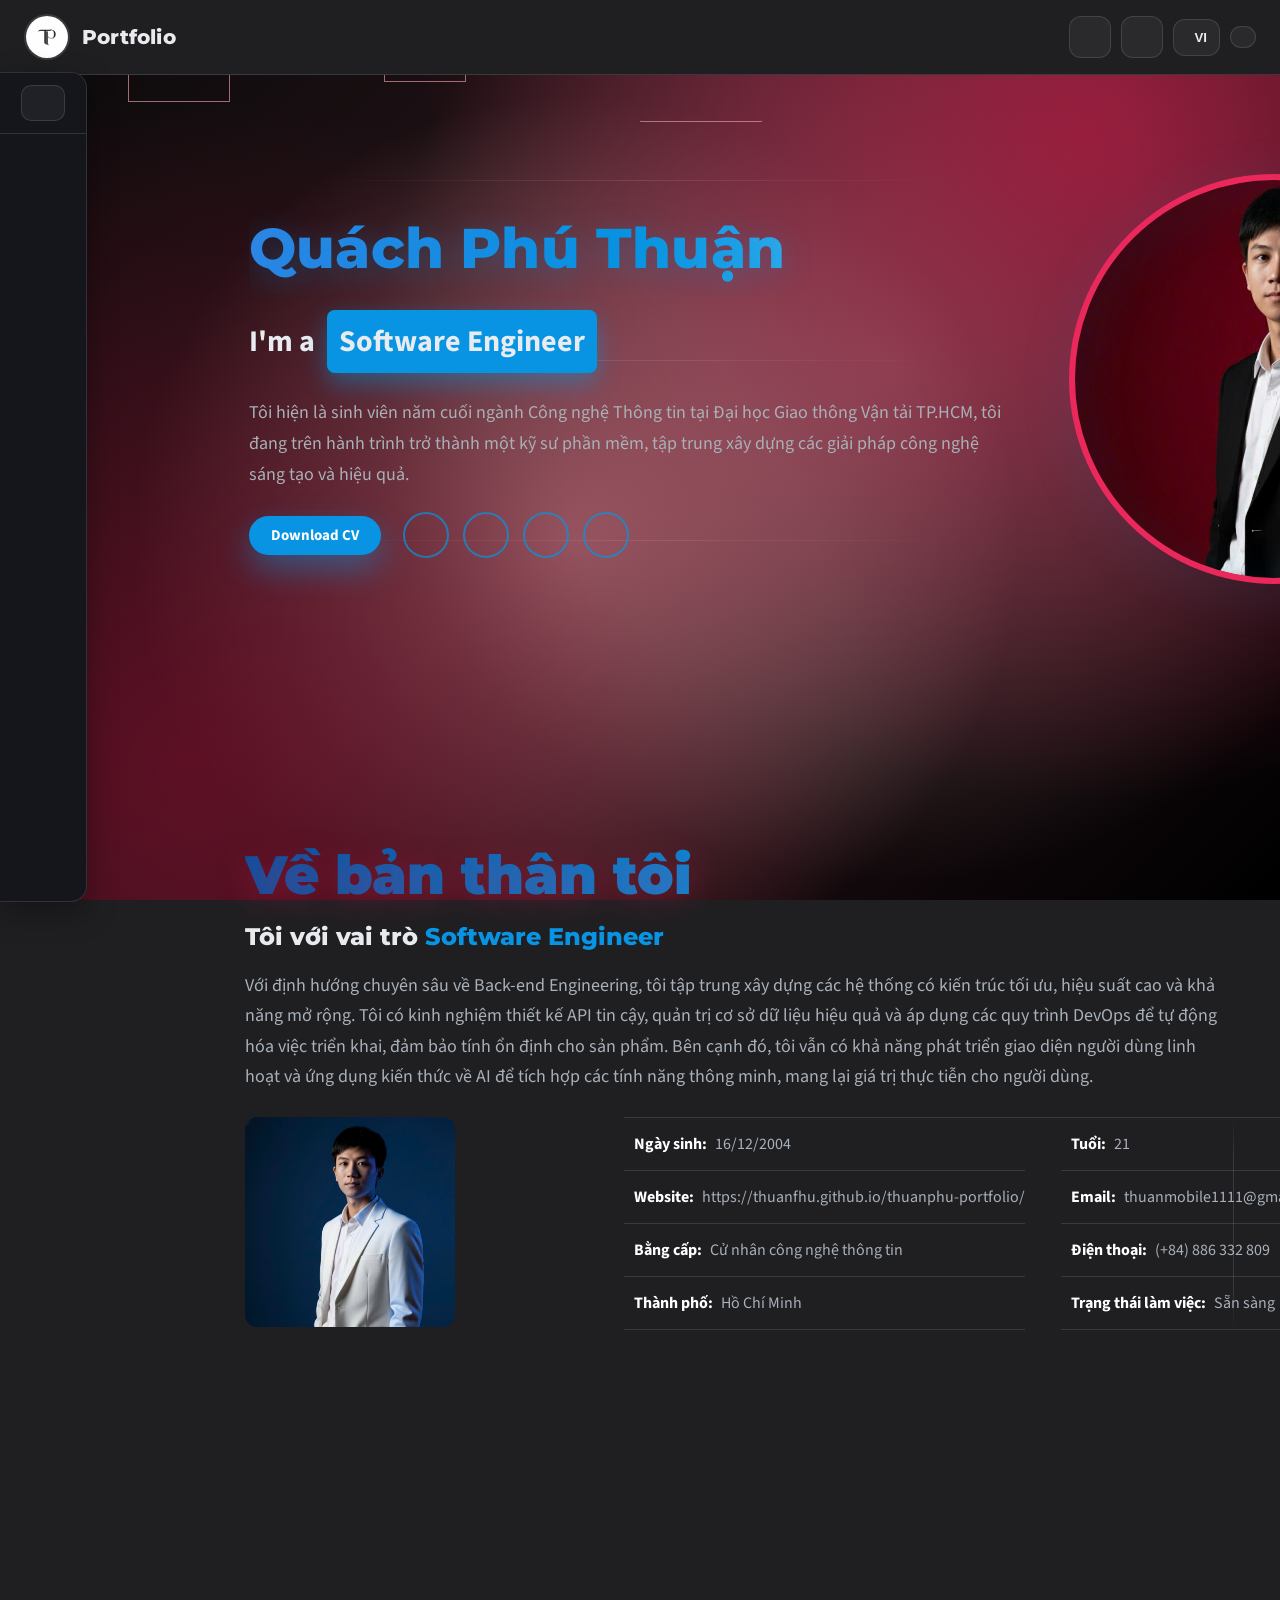
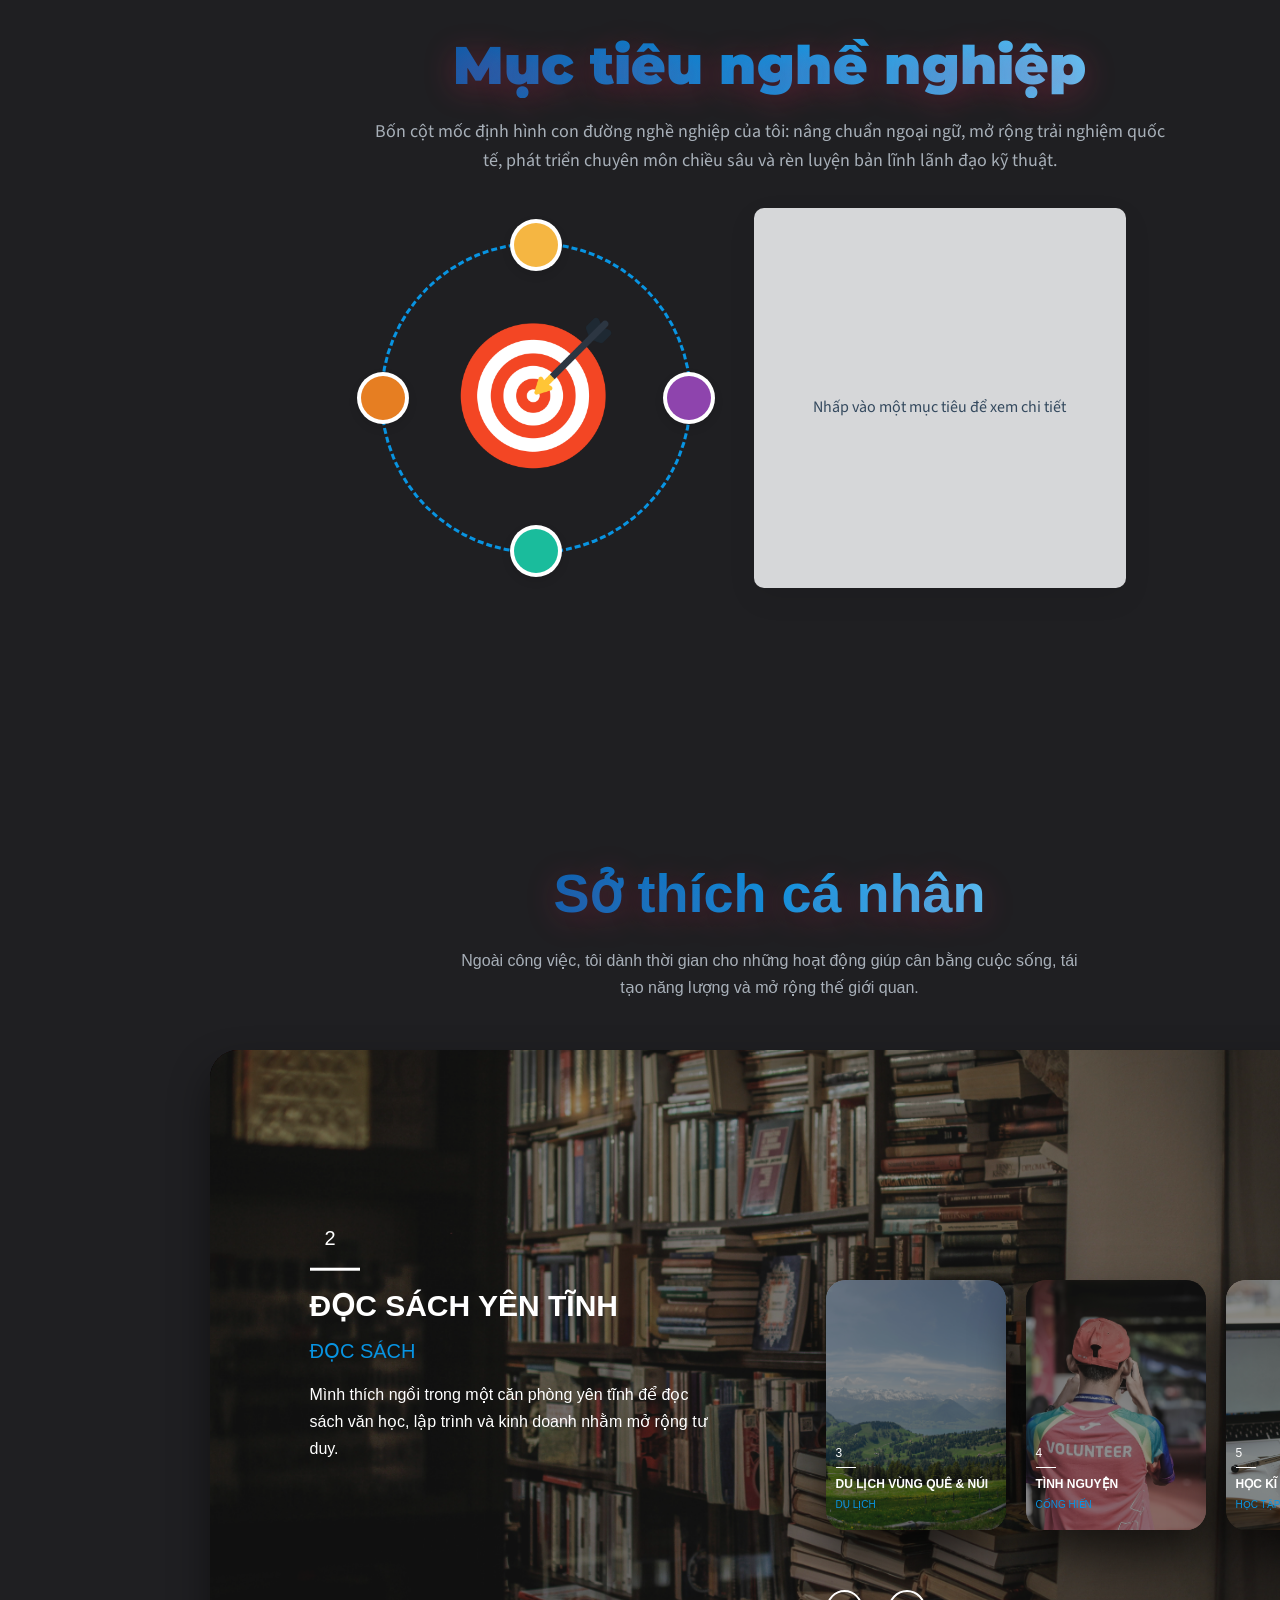
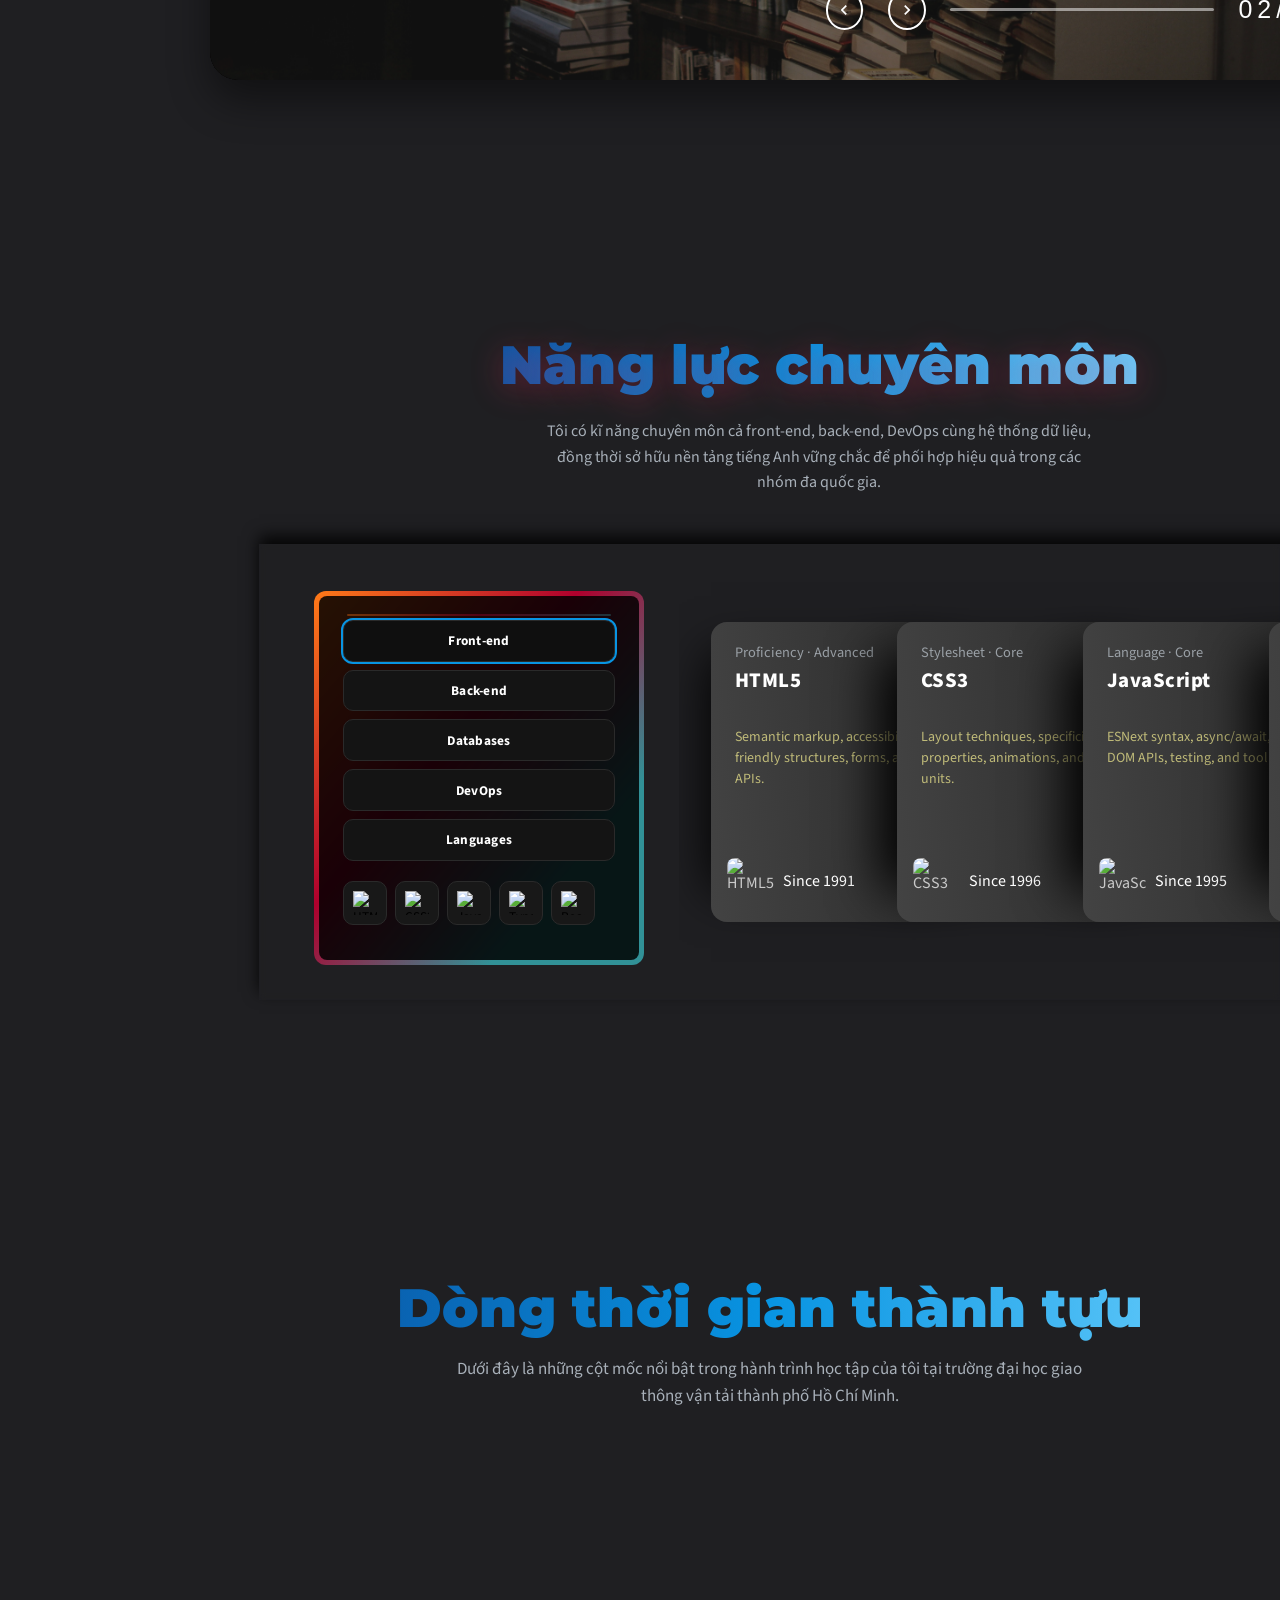
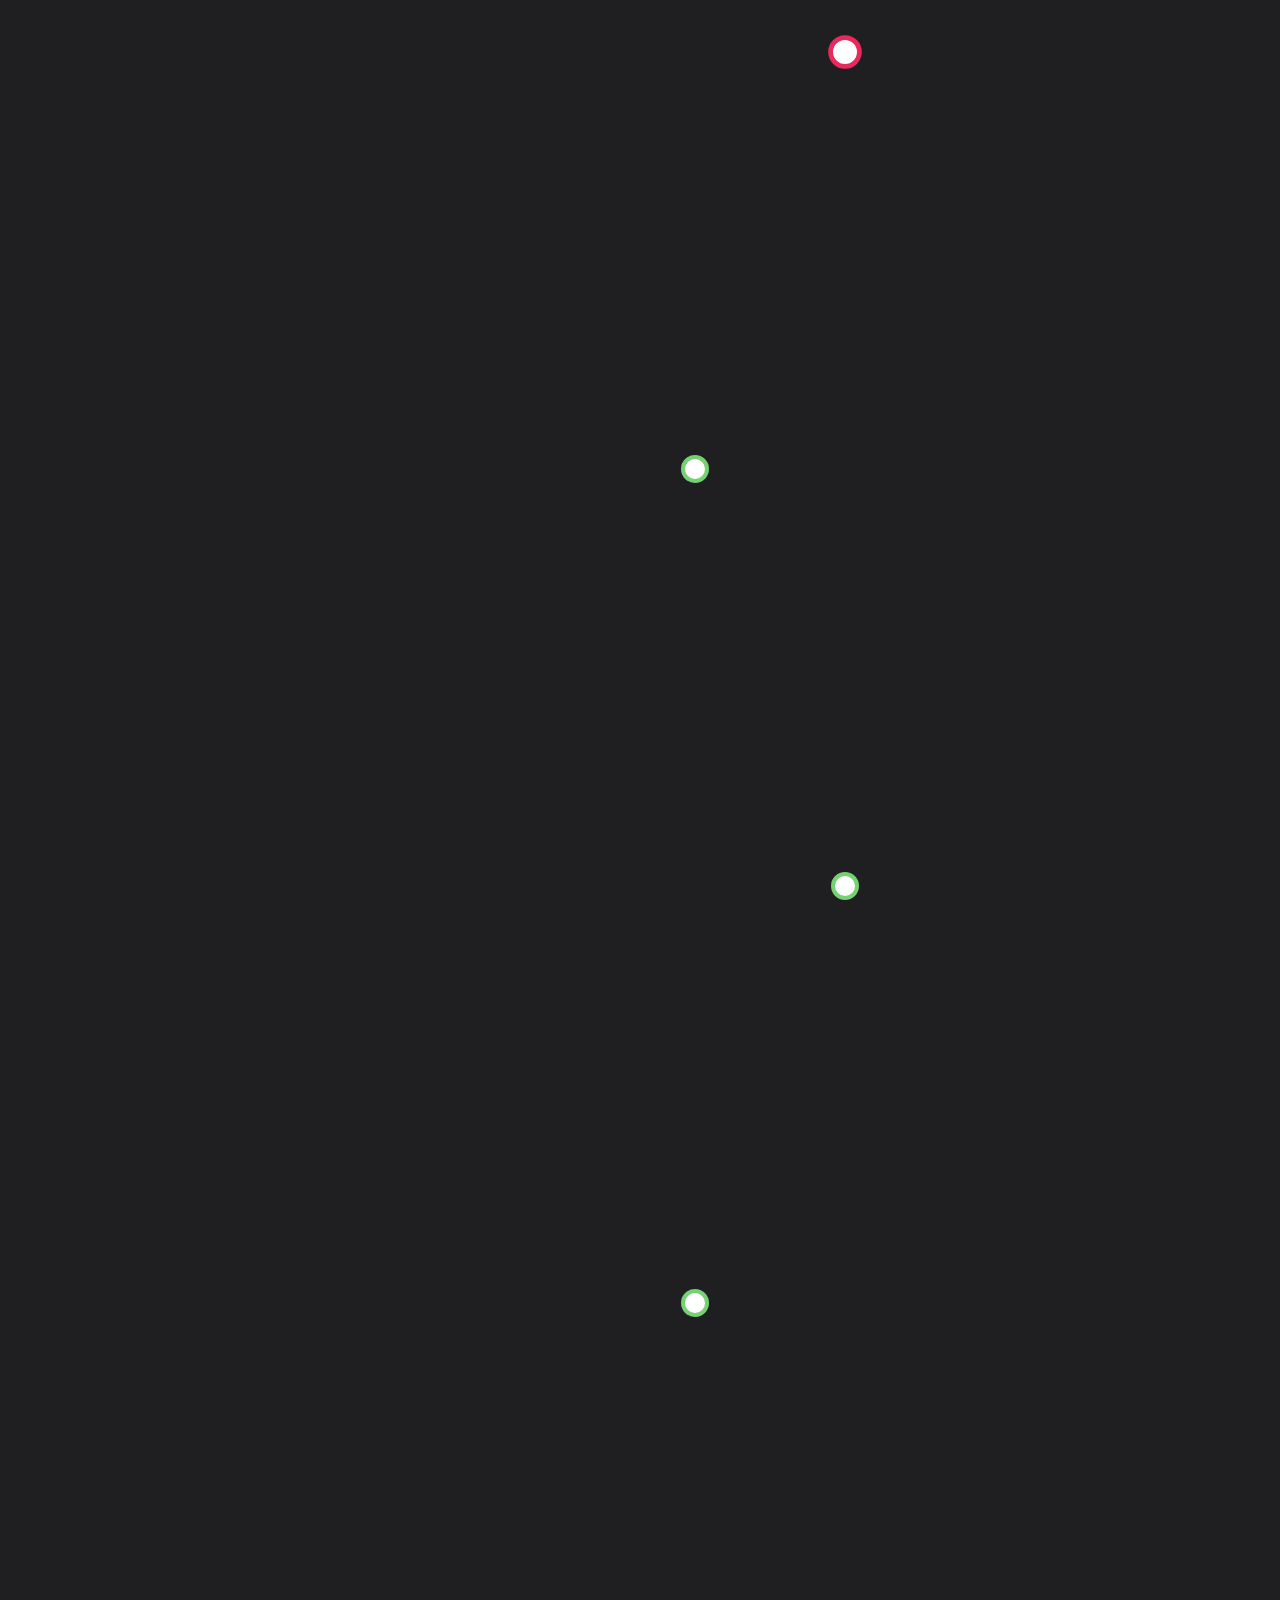
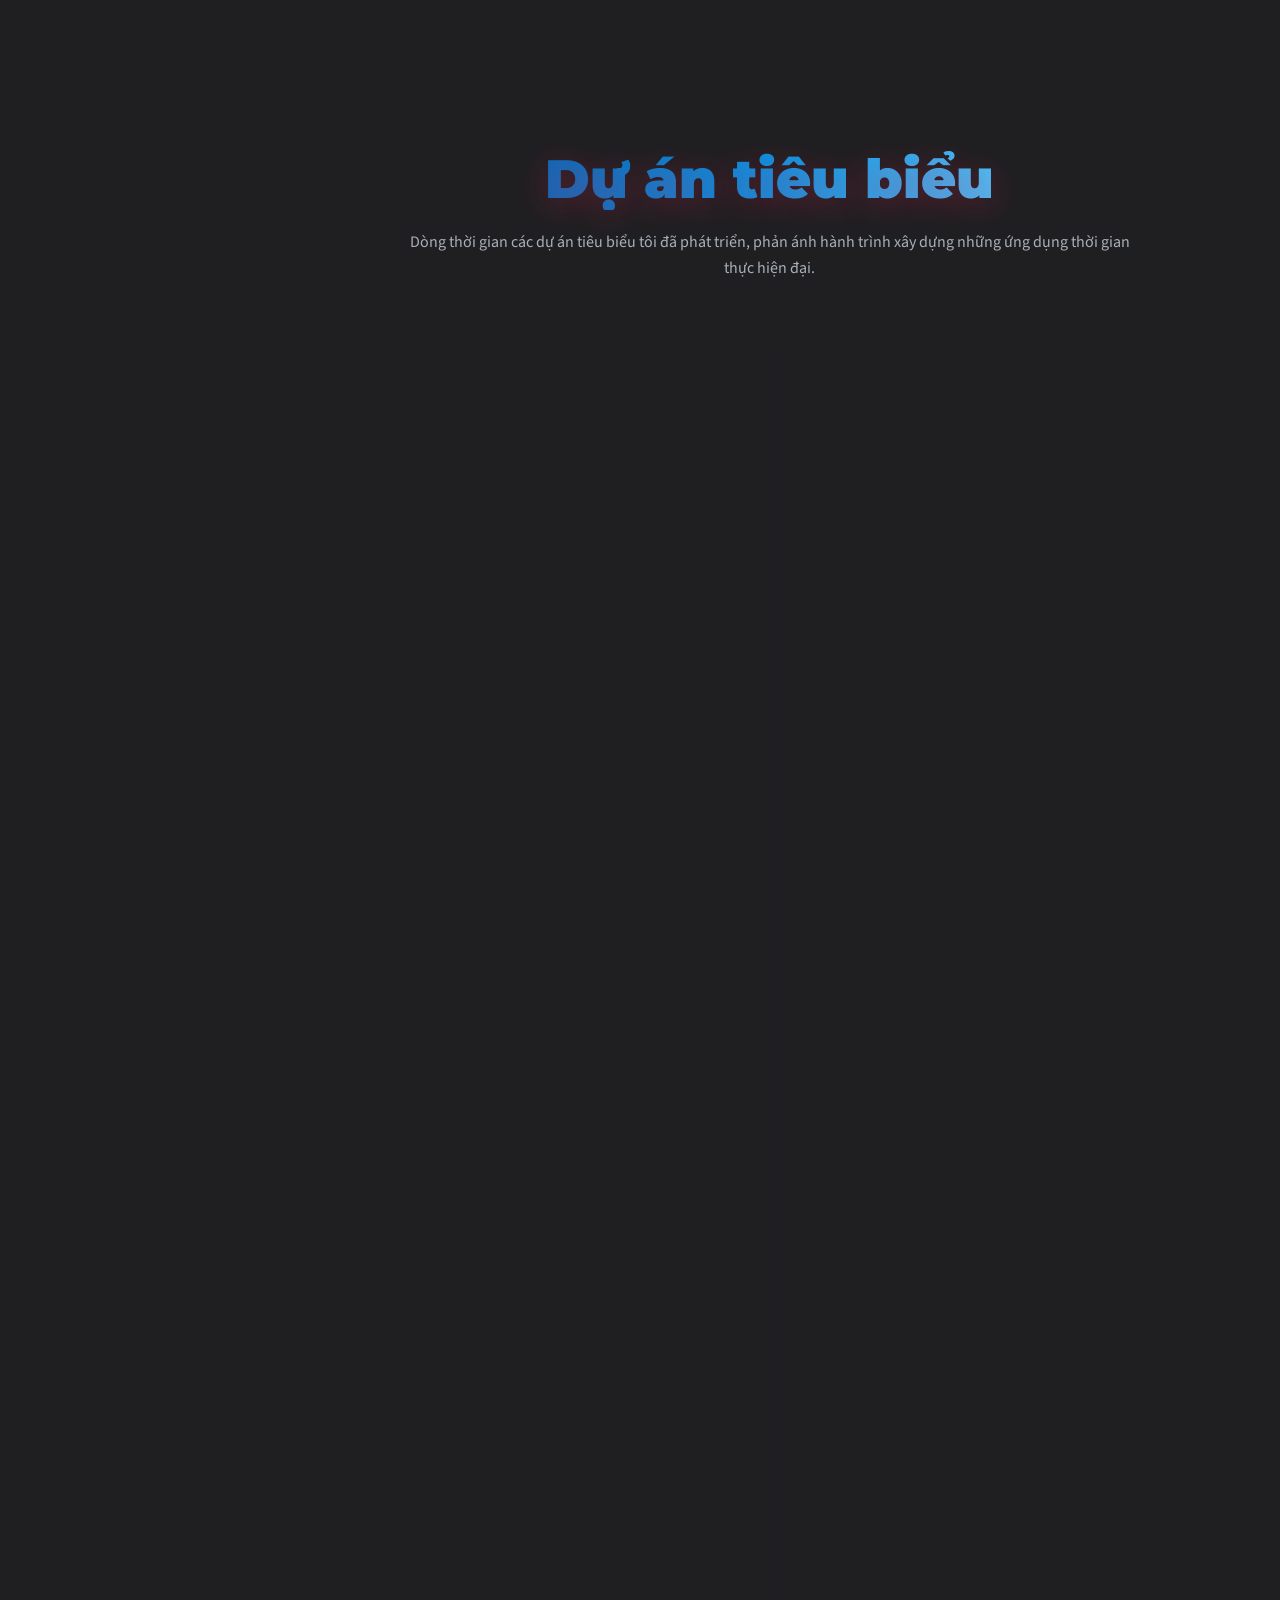
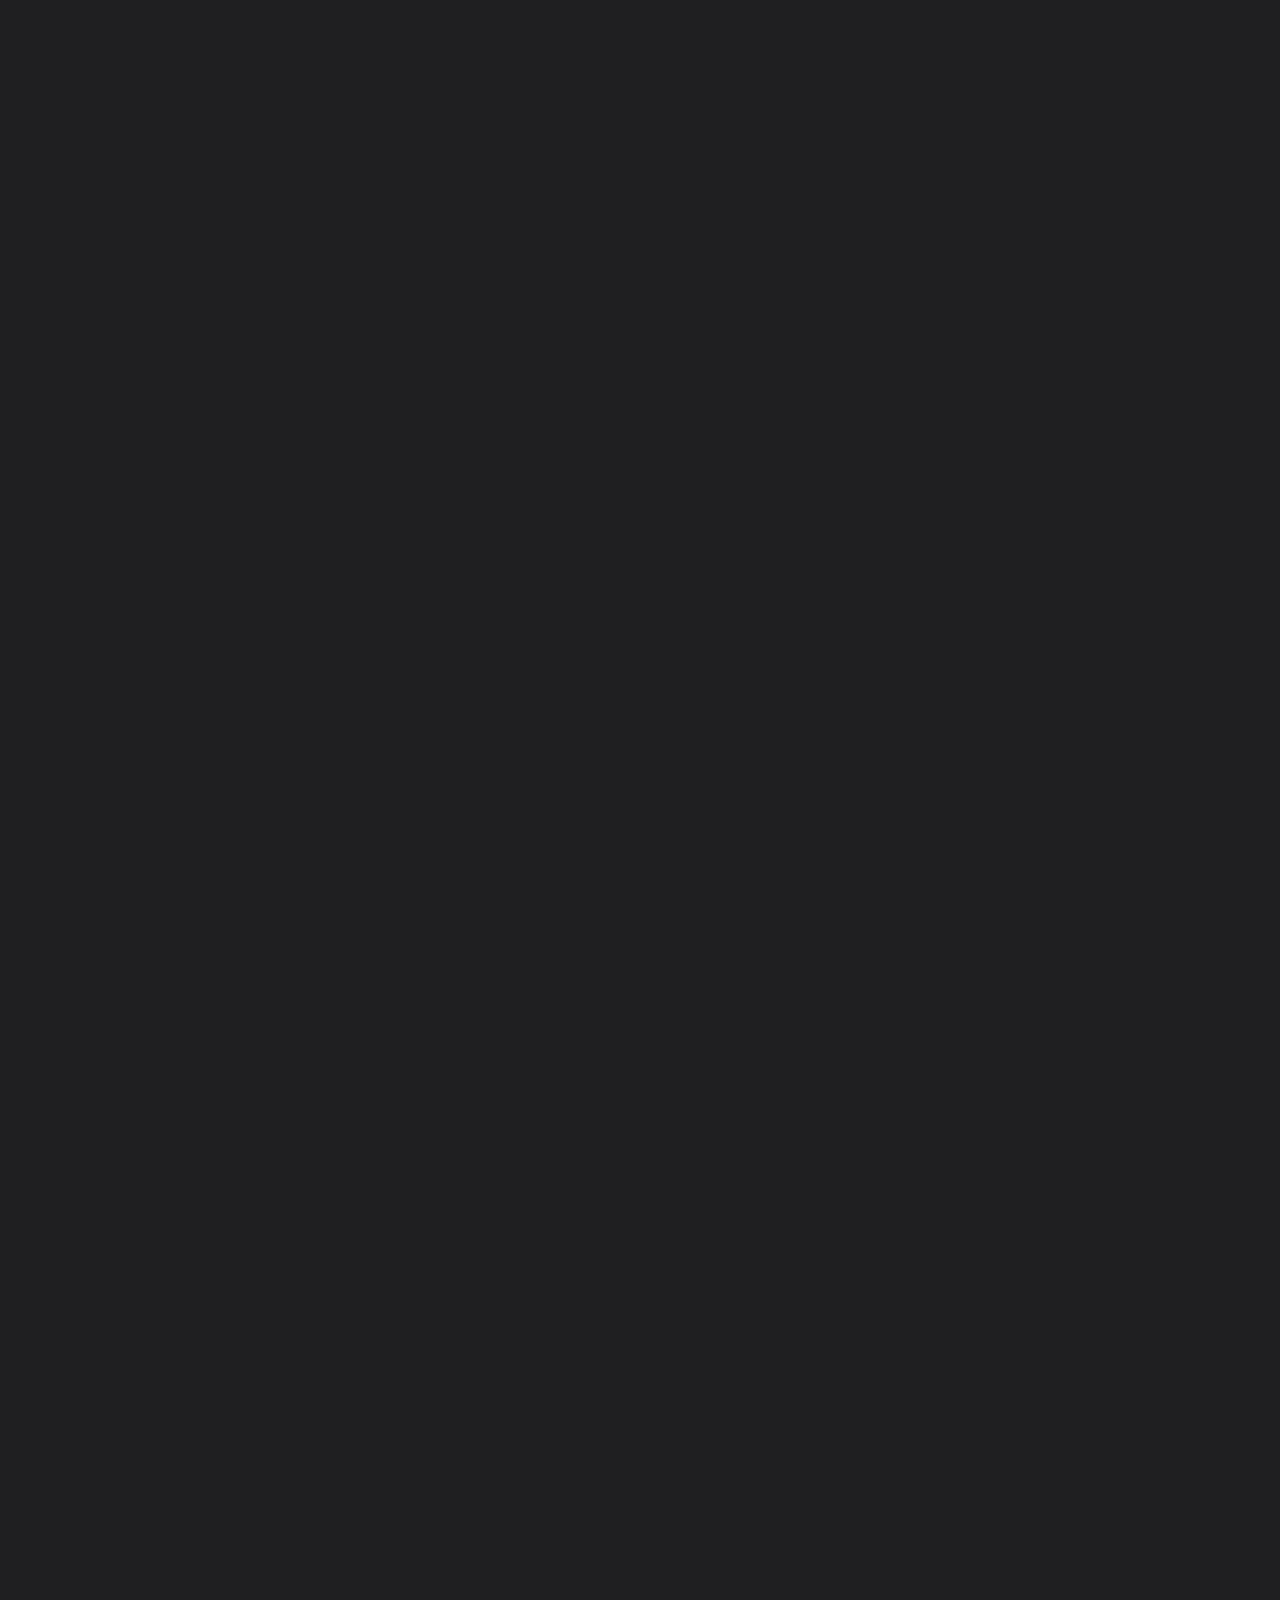
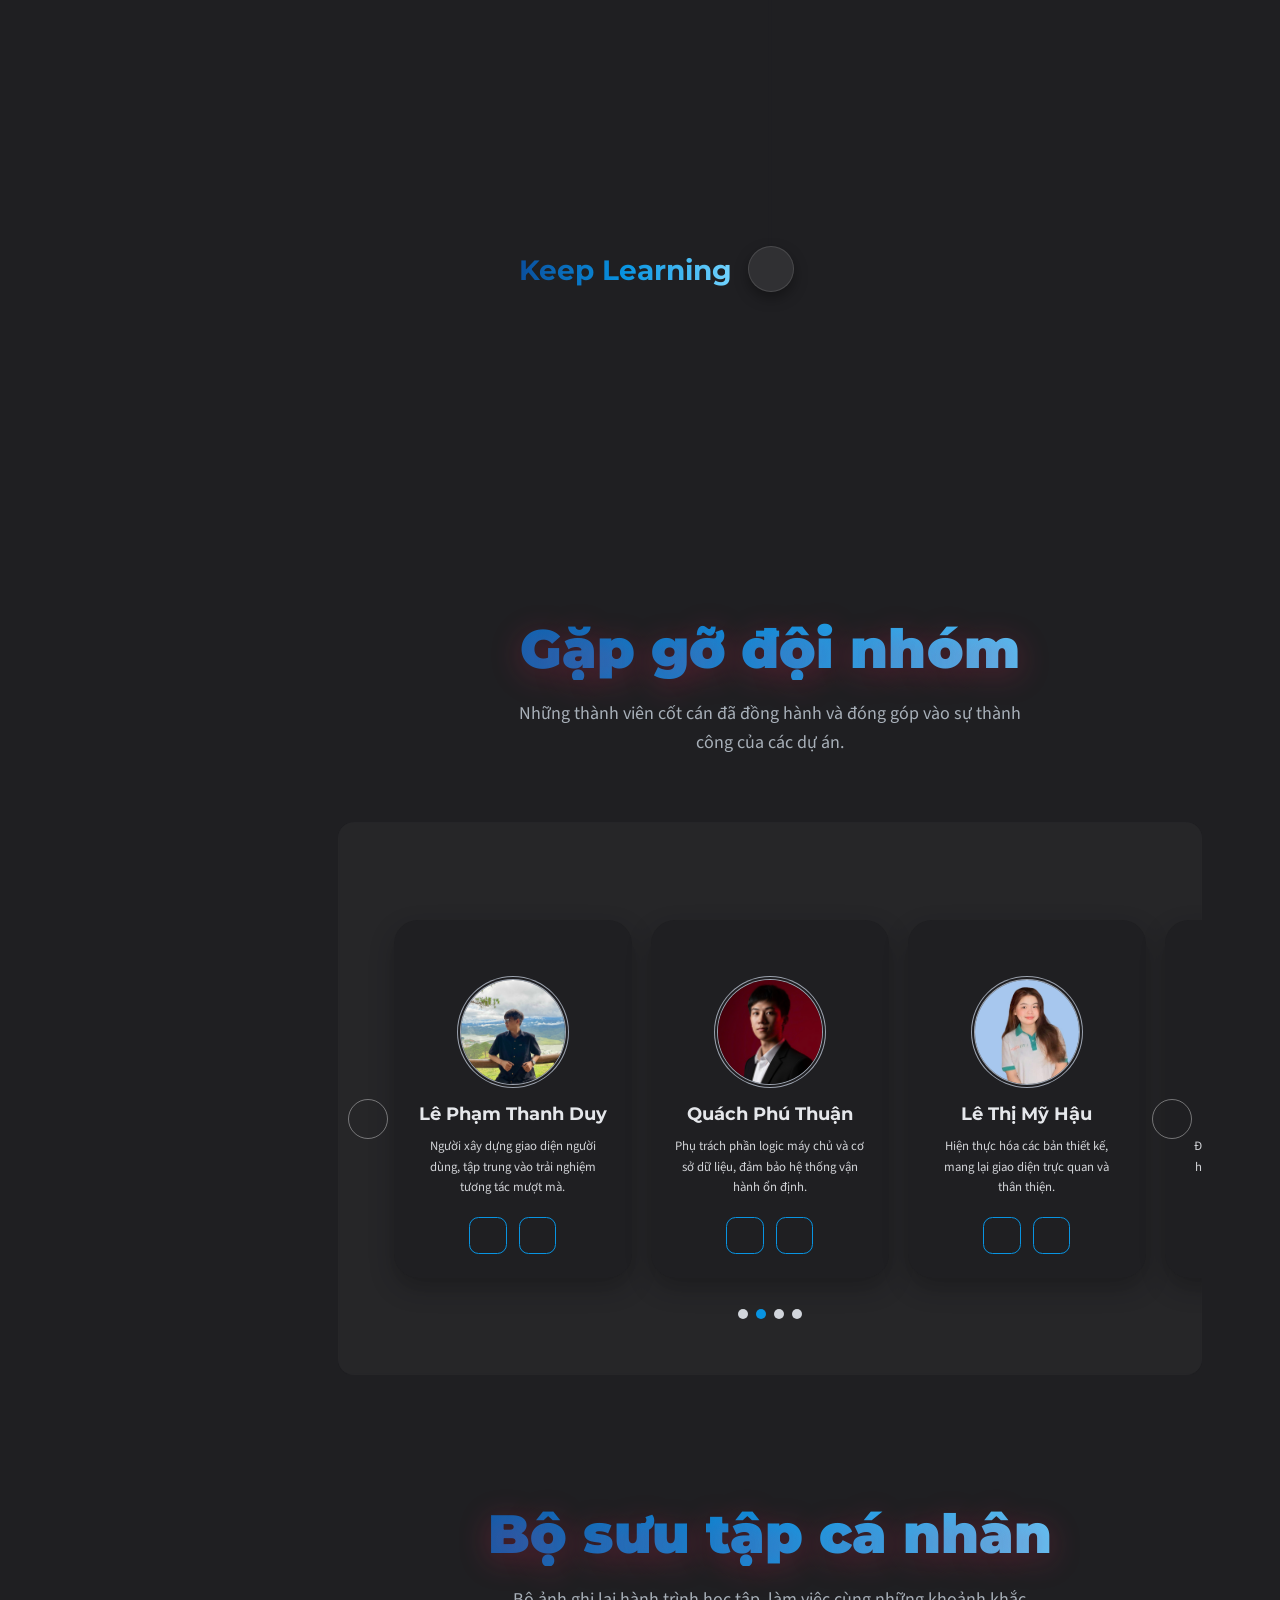
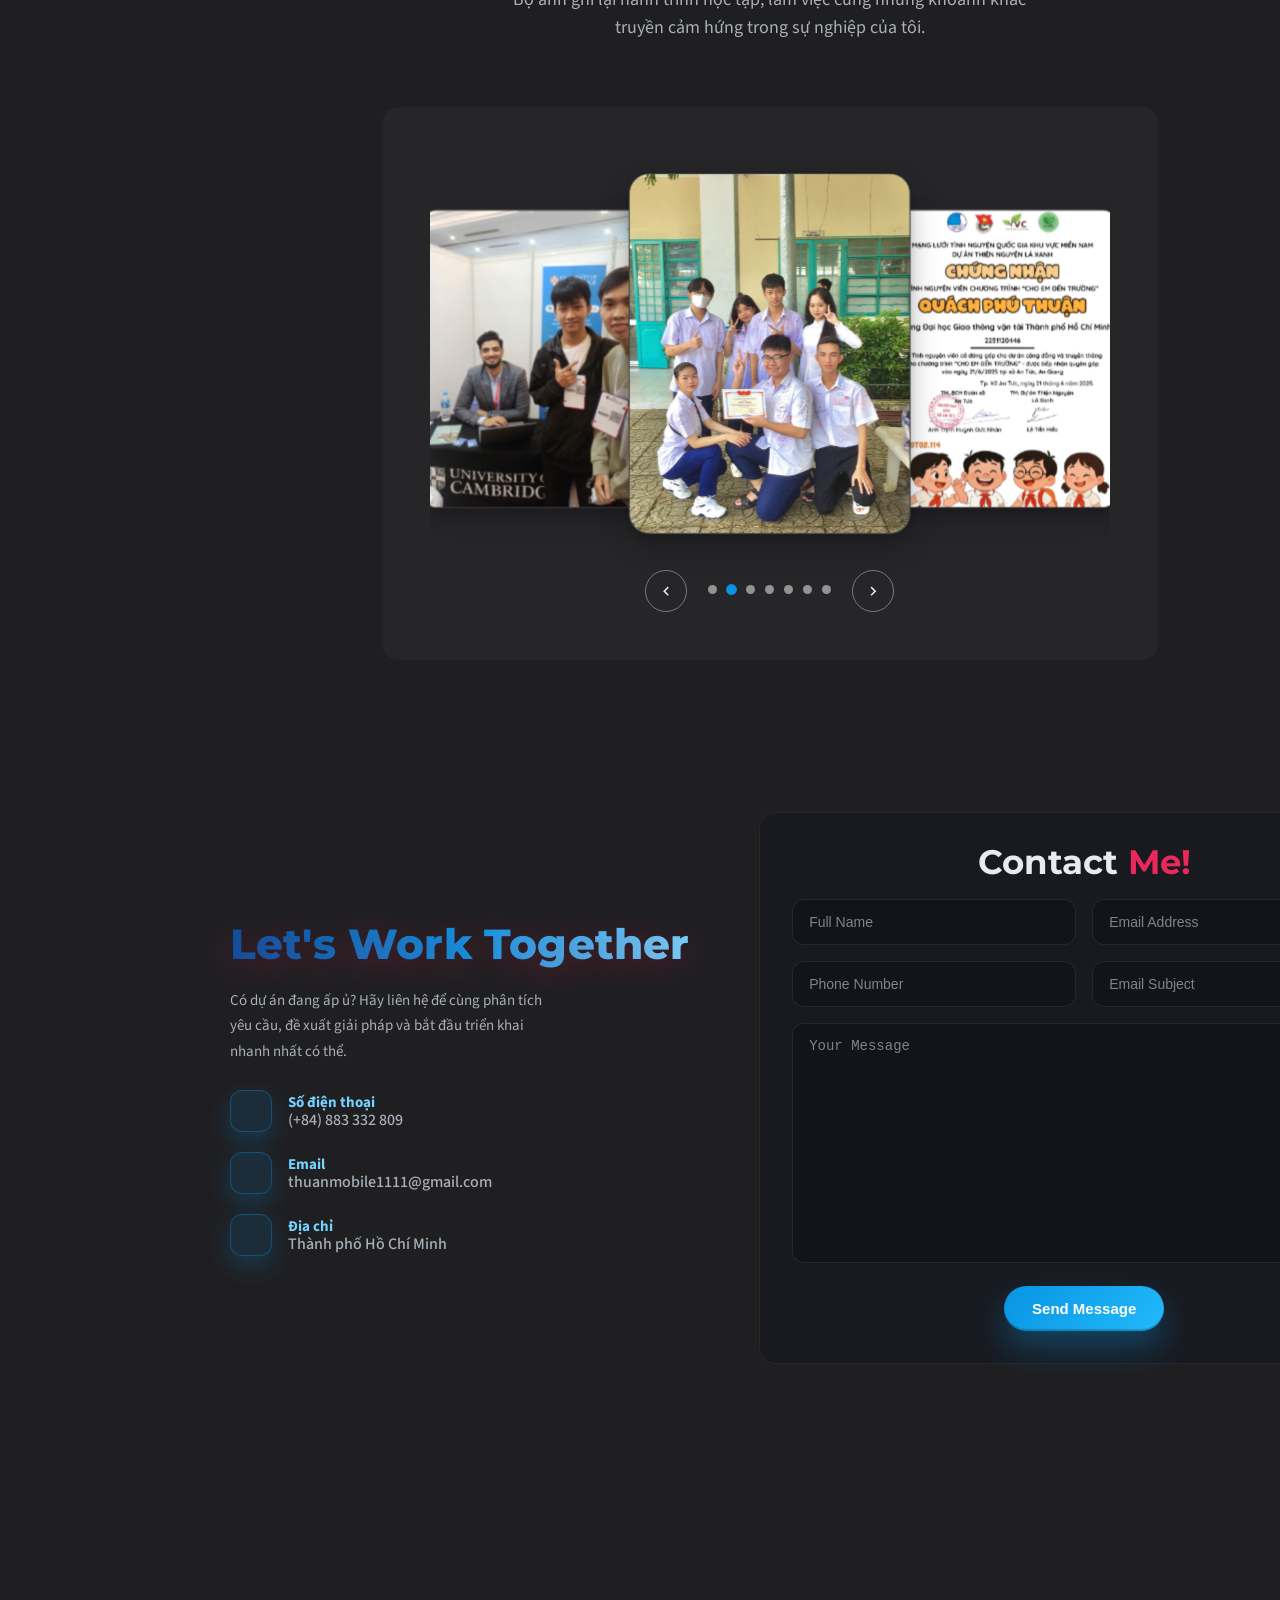
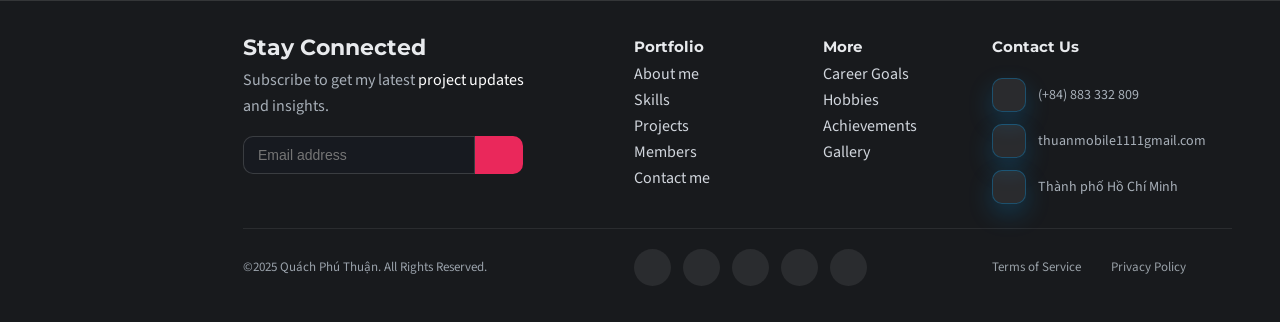
==== index.html @ 062147cd "refactor: Update personal images for Portfolio website" ====
<!DOCTYPE html>
<html lang="vi">
<head>
  <meta charset="UTF-8" />
  <meta name="viewport" content="width=device-width,initial-scale=1" />
  <title>Thuan Phu Portfolio</title>

  <!-- Fonts -->
  <link rel="preconnect" href="https://fonts.googleapis.com">
  <link rel="preconnect" href="https://fonts.gstatic.com" crossorigin>
  <link
    href="https://fonts.googleapis.com/css2?family=Montserrat:wght@600;700;800&family=Source+Sans+3:wght@400;600;700&display=swap"
    rel="stylesheet"
  />

  <!-- Favicon -->
  <link rel="apple-touch-icon" sizes="57x57" href="./assets/favicon/apple-icon-57x57.png">
  <link rel="apple-touch-icon" sizes="60x60" href="./assets/favicon/apple-icon-60x60.png">
  <link rel="apple-touch-icon" sizes="72x72" href="./assets/favicon/apple-icon-72x72.png">
  <link rel="apple-touch-icon" sizes="76x76" href="./assets/favicon/apple-icon-76x76.png">
  <link rel="apple-touch-icon" sizes="114x114" href="./assets/favicon/apple-icon-114x114.png">
  <link rel="apple-touch-icon" sizes="120x120" href="./assets/favicon/apple-icon-120x120.png">
  <link rel="apple-touch-icon" sizes="144x144" href="./assets/favicon/apple-icon-144x144.png">
  <link rel="apple-touch-icon" sizes="152x152" href="./assets/favicon/apple-icon-152x152.png">
  <link rel="apple-touch-icon" sizes="180x180" href="./assets/favicon/apple-icon-180x180.png">
  <link rel="icon" type="image/png" sizes="192x192"  href="./assets/favicon/android-icon-192x192.png">
  <link rel="icon" type="image/png" sizes="32x32" href="./assets/favicon/favicon-32x32.png">
  <link rel="icon" type="image/png" sizes="96x96" href="./assets/favicon/favicon-96x96.png">
  <link rel="icon" type="image/png" sizes="16x16" href="./assets/favicon/favicon-16x16.png">
  <link rel="manifest" href="./assets/favicon/manifest.json">
  <meta name="msapplication-TileColor" content="#ffffff">
  <meta name="msapplication-TileImage" content="/ms-icon-144x144.png">
  <meta name="theme-color" content="#ffffff">

  <!-- Swiper JS CSS -->
  <link rel="stylesheet" href="https://unpkg.com/swiper@10/swiper-bundle.min.css" />

  <!-- Font Awesome -->
  <link rel="preconnect" href="https://cdnjs.cloudflare.com">
  <link rel="stylesheet" href="https://cdnjs.cloudflare.com/ajax/libs/font-awesome/7.0.1/css/all.min.css" xintegrity="sha512-2SwdPD6INVrV/lHTZbO2nodKhrnDdJK9/kg2XD1r9uGqPo1cUbujc+IYdlYdEErWNu69gVcYgdxlmVmzTWnetw==" crossorigin="anonymous" referrerpolicy="no-referrer" />
  <!-- Styles -->
  <link rel="stylesheet" href="./assets/css/reset.css" />
  <link rel="stylesheet" href="./assets/css/styles.css" />
</head>
<body>
  <div class="page">
    <!-- Decorative background layers -->
    <div class="neural-background" aria-hidden="true"></div>
    <div class="geometric-shapes" aria-hidden="true">
      <div class="shape s1"></div>
      <div class="shape s2"></div>
      <div class="shape s3"></div>
      <div class="shape s4"></div>
    </div>
    <div class="neural-lines" aria-hidden="true">
      <div class="neural-line l1"></div>
      <div class="neural-line l2"></div>
      <div class="neural-line l3"></div>
    </div>
    <div class="neural-particles" aria-hidden="true"></div>

    <!-- Header (fixed, does not shift when sidebar toggles) -->
    <header class="header" role="banner">
      <a href="#" class="header__logo">
        <img src="./assets/images/avatar/thuanflu-avatar.jpg" alt="Quách Phú Thuận" class="logo__avatar" />
        <h1 class="logo__site-title">Portfolio</h1>
      </a>

      <div class="header__controls">
        <a class="controls__iconlink" href="#" aria-label="Github">
          <i class="fa-brands fa-github"></i>
        </a>
        <a class="controls__iconlink" href="mailto:you@example.com" aria-label="Email">
          <i class="fa-solid fa-envelope"></i>
        </a>

        <button class="controls__language-toggle" aria-label="Toggle language VI/EN">
          <i class="fas fa-globe"></i>
          <span class="lang-text">VI</span>
        </button>
        <button class="controls__theme-toggle" aria-label="Toggle light/dark theme">
          <i class="fas fa-moon"></i>
        </button>
      </div>
    </header>

    <!-- Sidebar (fixed overlay, always on top; does not affect layout) -->
    <aside class="sidebar collapsed" aria-label="Side navigation">
      <header class="sidebar-header">
        <button class="toggler sidebar-toggler" type="button" aria-label="Open sidebar" title="Expand">
          <i class="fas fa-angles-right" aria-hidden="true"></i>
        </button>
      </header>

      <nav class="sidebar-nav" aria-label="Primary navigation">
        <ul class="nav-list primary-nav">
          <li class="nav-item">
            <a href="#banner" class="nav-link" data-label="Home">
              <i class="fas fa-house nav-icon"></i><span class="nav-label">Home</span>
            </a>
          </li>
          <li class="nav-item">
            <a href="#about" class="nav-link" data-label="About Me">
              <i class="fas fa-id-card nav-icon"></i><span class="nav-label">About Me</span>
            </a>
          </li>
          <li class="nav-item">
            <a href="#career-goals" class="nav-link" data-label="Career Goals">
              <i class="fas fa-bullseye nav-icon"></i><span class="nav-label">Career Goals</span>
            </a>
          </li>
          <li class="nav-item">
            <a href="#hobbies" class="nav-link" data-label="Hobbies">
              <i class="fas fa-heart nav-icon"></i><span class="nav-label">Hobbies</span>
            </a>
          </li>
          <li class="nav-item">
            <a href="#skills" class="nav-link" data-label="Skills">
              <i class="fas fa-code nav-icon"></i><span class="nav-label">Skills</span>
            </a>
          </li>
          <li class="nav-item">
            <a href="#achievements" class="nav-link" data-label="Achievements">
              <i class="fas fa-trophy nav-icon"></i><span class="nav-label">Achievements</span>
            </a>
          </li>
          <li class="nav-item">
            <a href="#projects" class="nav-link" data-label="Projects">
              <i class="fas fa-folder-open nav-icon"></i><span class="nav-label">Projects</span>
            </a>
          </li>
          <li class="nav-item">
            <a href="#team" class="nav-link" data-label="Team">
              <i class="fas fa-users nav-icon"></i><span class="nav-label">Team</span>
            </a>
          </li>
          <li class="nav-item">
            <a href="#personal-gallery" class="nav-link" data-label="Personal Gallery">
              <i class="fas fa-images nav-icon"></i><span class="nav-label">Gallery</span>
            </a>
          </li>
          <li class="nav-item">
            <a href="#contact" class="nav-link" data-label="Contact">
              <i class="fas fa-envelope nav-icon"></i><span class="nav-label">Contact</span>
            </a>
          </li>
        </ul>
      </nav>
    </aside>

    <!-- BANNER -->
    <section id="banner" class="banner" role="region" aria-labelledby="banner-title">
      <div class="banner__container">
        <header class="banner__header">
          <h2 id="banner-title" class="banner__title">Quách Phú Thuận</h2>
          <p class="banner__subtitle">
            I'm a <span class="banner__highlight" aria-label="Highlighted role">Software Engineer</span>
          </p>
          <p class="banner__desc">
            Tôi hiện là sinh viên năm cuối ngành Công nghệ Thông tin tại Đại học Giao thông Vận tải TP.HCM, tôi đang trên hành trình trở thành một kỹ sư phần mềm, tập trung xây dựng các giải pháp công nghệ sáng tạo và hiệu quả.
          </p>
          <div class="banner__actions">
            <a class="banner__btn" href="./assets/images/Quach-Phu-Thuan-CV.pdf" download="Quach-Phu-Thuan-CV.pdf" aria-label="Download CV">Download CV</a>
            <ul class="banner__social" aria-label="Social profiles">
              <li class="banner__social-item">
                <a class="banner__social-link" href="#" aria-label="Github"><i class="fa-brands fa-github" aria-hidden="true"></i></a>
              </li>
              <li class="banner__social-item">
                <a class="banner__social-link" href="#" aria-label="YouTube"><i class="fa-brands fa-youtube" aria-hidden="true"></i></a>
              </li>
              <li class="banner__social-item">
                <a class="banner__social-link" href="#" aria-label="LinkedIn"><i class="fa-brands fa-linkedin-in" aria-hidden="true"></i></a>
              </li>
              <li class="banner__social-item">
                <a class="banner__social-link" href="#" aria-label="Facebook"><i class="fa-brands fa-facebook-f" aria-hidden="true"></i></a>
              </li>
            </ul>
          </div>
        </header>

        <figure class="banner__avatar" aria-label="Profile picture">
          <img
            class="banner__photo"
            src="./assets/images/avatar/thuanflu-black.jpg"
            alt="Portrait photo"
            loading="eager"
            decoding="async"
          />
          <span class="banner__ring banner__ring--outer" aria-hidden="true"></span>
        </figure>
      </div>
    </section>
    <!-- /BANNER -->

    <!-- ABOUT ME -->
    <section id="about" class="about" role="region" aria-labelledby="about-title">
      <div class="about__container">
        <div class="about__intro">
          <h2 id="about-title" class="about__title">Về bản thân tôi</h2>
          <div class="about__title-underline" aria-hidden="true"><span class="bar-lg"></span></div>
          <h3 class="about__subtitle">Tôi với vai trò <span class="role">Software Engineer</span></h3>
          <p class="about__description">
            Với định hướng chuyên sâu về Back-end Engineering, tôi tập trung xây dựng các hệ thống có kiến trúc tối ưu, hiệu suất cao và khả năng mở rộng. Tôi có kinh nghiệm thiết kế API tin cậy, quản trị cơ sở dữ liệu hiệu quả và áp dụng các quy trình DevOps để tự động hóa việc triển khai, đảm bảo tính ổn định cho sản phẩm. Bên cạnh đó, tôi vẫn có khả năng phát triển giao diện người dùng linh hoạt và ứng dụng kiến thức về AI để tích hợp các tính năng thông minh, mang lại giá trị thực tiễn cho người dùng.
          </p>
        </div>

        <div class="about__grid">
          <aside class="about__profile-card" aria-label="Profile image">
            <div class="about__profile-photo">
              <span class="about__ribbon">Profile</span>
              <img src="./assets/images/avatar/thuanflu-white.jpg" alt="Portrait of Quach Phu Thuan" />
            </div>
          </aside>
          <div class="about__details-wrapper">
            <div class="about__details" role="list">
              <div class="about__detail" role="listitem"><b><i class="fa-solid fa-cake-candles" aria-hidden="true"></i> Ngày sinh:</b><span>16/12/2004</span></div>
              <div class="about__detail" role="listitem"><b><i class="fa-solid fa-user" aria-hidden="true"></i> Tuổi:</b><span>21</span></div>
              <div class="about__detail" role="listitem"><b><i class="fa-solid fa-globe" aria-hidden="true"></i> Website:</b><span>https://thuanfhu.github.io/thuanphu-portfolio/</span></div>
              <div class="about__detail" role="listitem"><b><i class="fa-solid fa-envelope" aria-hidden="true"></i> Email:</b><span>thuanmobile1111@gmail.com</span></div>
              <div class="about__detail" role="listitem"><b><i class="fa-solid fa-graduation-cap" aria-hidden="true"></i> Bằng cấp:</b><span>Cử nhân công nghệ thông tin</span></div>
              <div class="about__detail" role="listitem"><b><i class="fa-solid fa-phone" aria-hidden="true"></i> Điện thoại:</b><span>(+84) 886 332 809</span></div>
              <div class="about__detail" role="listitem"><b><i class="fa-solid fa-city" aria-hidden="true"></i> Thành phố:</b><span>Hồ Chí Minh</span></div>
              <div class="about__detail" role="listitem"><b><i class="fa-solid fa-briefcase" aria-hidden="true"></i> Trạng thái làm việc:</b><span>Sẵn sàng</span></div>
            </div>
          </div>
        </div>
      </div>
    </section>
    <!-- /ABOUT ME -->

    <section id="career-goals" class="career-goals" aria-labelledby="career-goals-title">
      <div class="career-goals__container">
        <div class="goals-infographic">
          <header class="goals-infographic__header">
            <h2 id="career-goals-title" class="goals-infographic__title">Mục tiêu nghề nghiệp</h2>
            <p class="goals-infographic__subtitle">Bốn cột mốc định hình con đường nghề nghiệp của tôi: nâng chuẩn ngoại ngữ, mở rộng trải nghiệm quốc tế, phát triển chuyên môn chiều sâu và rèn luyện bản lĩnh lãnh đạo kỹ thuật.</p>
          </header>

          <div class="goals-infographic__content">
            <div class="goals-circular-layout">
              <div class="goals-infographic__target-graphic">
                <img src="./assets/images/bullseye.png" alt="Bia mục tiêu" class="target-image">
              </div>

              <article class="timeline-item timeline-item--goal1" data-color="var(--goal1-color)" data-title="IELTS Academic 7.5" data-description="Đạt chứng chỉ IELTS 7.5 để đáp ứng điều kiện ngôn ngữ đầu vào cho chương trình Thạc sĩ tại Đức và hỗ trợ đọc tài liệu chuyên ngành IT bằng tiếng Anh." data-image="./assets/images/career-goals/ielts.png">
                <div class="timeline-item__icon-wrapper timeline-item__icon-wrapper--goal1">
                  <div><i class="fas fa-graduation-cap timeline-item__icon"></i></div>
                </div>
              </article>

              <article class="timeline-item timeline-item--goal2" data-color="var(--goal2-color)" data-title="Du học Master tại Đức" data-description="Hoàn thành chương trình Thạc sĩ Khoa học Máy tính để nâng cao kiến thức chuyên môn và trải nghiệm môi trường quốc tế." data-image="./assets/images/career-goals/germany.jpg">
                <div class="timeline-item__icon-wrapper timeline-item__icon-wrapper--goal2">
                  <div><i class="fas fa-plane-departure timeline-item__icon"></i></div>
                </div>
              </article>

              <article class="timeline-item timeline-item--goal3" data-color="var(--goal3-color)" data-title="Senior Software Engineer" data-description="Tích lũy kinh nghiệm, đảm nhận các dự án phức tạp để đạt được vị trí Kỹ sư Phần mềm Cấp cao." data-image="./assets/images/career-goals/software-engineer.jpg">
                <div class="timeline-item__icon-wrapper timeline-item__icon-wrapper--goal3">
                  <div><i class="fas fa-user-tie timeline-item__icon"></i></div>
                </div>
              </article>

              <article class="timeline-item timeline-item--goal4" data-color="var(--goal4-color)" data-title="Team Lead" data-description="Phát triển kỹ năng lãnh đạo, quản lý và định hướng kỹ thuật để dẫn dắt một đội ngũ lập trình viên." data-image="./assets/images/career-goals/leader.jpg">
                <div class="timeline-item__icon-wrapper timeline-item__icon-wrapper--goal4">
                  <div><i class="fas fa-users timeline-item__icon"></i></div>
                </div>
              </article>
            </div>

            <aside class="goal-details">
              <div class="goal-details__content">
                <div class="goal-details__placeholder">
                  <i class="fas fa-hand-pointer fa-3x"></i>
                  <p style="margin-top: 1rem;">Nhấp vào một mục tiêu để xem chi tiết</p>
                </div>
                <img src="" alt="" class="goal-details__image">
                <h3 class="goal-details__title"></h3>
                <p class="goal-details__description"></p>
              </div>
            </aside>

            <div class="mobile-goals-list"></div>
          </div>
        </div>
      </div>
    </section>

    <!-- HOBBIES -->
    <section id="hobbies" class="hobbies" aria-label="Sở thích">
      <header class="hobbies__header">
        <h2 id="hobbies-heading" class="hobbies__heading">Sở thích cá nhân</h2>
        <p class="hobbies__description">
          Ngoài công việc, tôi dành thời gian cho những hoạt động giúp cân bằng cuộc sống, tái tạo năng lượng và mở rộng thế giới quan.
        </p>
      </header>
      <div class="hobbies__container">
        <div class="hobbies__backdrop">
          <div class="hobbies__stage">
            <section class="carousel" aria-roledescription="carousel">
              <ul class="carousel__list" aria-live="polite">
                <li class="carousel__item" style="background-image: url(./assets/images/hobbies/jazz.jpg);">
                  <article class="carousel__content">
                    <h2 class="carousel__title">NGHE NHẠC JAZZ</h2>
                    <p class="carousel__name">Âm nhạc</p>
                    <p class="carousel__description">
                      Những giai điệu jazz cổ điển lẫn hiện đại giúp mình vừa tập trung vừa thư giãn sau giờ học và làm việc.
                    </p>
                  </article>
                </li>
                <li class="carousel__item" style="background-image: url(./assets/images/hobbies/reading-books.jpg);">
                  <article class="carousel__content">
                    <h2 class="carousel__title">ĐỌC SÁCH YÊN TĨNH</h2>
                    <p class="carousel__name">Đọc sách</p>
                    <p class="carousel__description">
                      Mình thích ngồi trong một căn phòng yên tĩnh để đọc sách văn học, lập trình và kinh doanh nhằm mở rộng tư duy.
                    </p>
                  </article>
                </li>
                <li class="carousel__item" style="background-image: url(./assets/images/hobbies/tourism.jpg);">
                  <article class="carousel__content">
                    <h2 class="carousel__title">DU LỊCH VÙNG QUÊ &amp; NÚI</h2>
                    <p class="carousel__name">Du lịch</p>
                    <p class="carousel__description">
                      Mình yêu những hành trình về miền quê và lên núi vì không khí trong lành, cảnh vật mộc mạc và nhịp sống chậm rãi.
                    </p>
                  </article>
                </li>
                <li class="carousel__item" style="background-image: url(./assets/images/hobbies/volunteer.jpg);">
                  <article class="carousel__content">
                    <h2 class="carousel__title">TÌNH NGUYỆN</h2>
                    <p class="carousel__name">Cống hiến</p>
                    <p class="carousel__description">
                      Tham gia các hoạt động cộng đồng và dự án xã hội để lan toả giá trị tích cực, học hỏi kỹ năng mềm và kết nối mọi người.
                    </p>
                  </article>
                </li>
                <li class="carousel__item" style="background-image: url(./assets/images/hobbies/learning.jpg);">
                  <article class="carousel__content">
                    <h2 class="carousel__title">HỌC KĨ NĂNG MỚI</h2>
                    <p class="carousel__name">Học tập</p>
                    <p class="carousel__description">
                      Luôn dành thời gian mày mò kiến thức và kỹ năng mới (công nghệ, ngoại ngữ, công cụ), học từ sách và khoá học online.
                    </p>
                  </article>
                </li>
                <li class="carousel__item" style="background-image: url(./assets/images/hobbies/swimming.jpg);">
                  <article class="carousel__content">
                    <h2 class="carousel__title">BƠI LỘI</h2>
                    <p class="carousel__name">Thể thao</p>
                    <p class="carousel__description">
                      Bơi giúp mình thư giãn cơ thể, tăng sức bền và giữ nhịp sống cân bằng sau những giờ học và làm việc căng thẳng.
                    </p>
                  </article>
                </li>
                <li class="carousel__item" style="background-image: url(./assets/images/hobbies/photography.jpg);">
                  <article class="carousel__content">
                    <h2 class="carousel__title">NHIẾP ẢNH</h2>
                    <p class="carousel__name">Sáng tạo</p>
                    <p class="carousel__description">
                      Mình thích chụp phong cảnh và những khoảnh khắc đời thường để lưu lại câu chuyện bằng hình ảnh.
                    </p>
                  </article>
                </li>
              </ul>
              <div class="carousel__arrows" aria-label="Carousel controls">
                <button class="carousel__btn carousel__btn--prev" aria-label="Previous slide">
                  <!-- inline SVG left arrow (reliable, no external icon font) -->
                  <svg viewBox="0 0 24 24" aria-hidden="true" focusable="false" width="20" height="20" fill="currentColor"><path d="M15.41 7.41L14 6 8 12l6 6 1.41-1.41L10.83 12z"/></svg>
                </button>
                <button class="carousel__btn carousel__btn--next" aria-label="Next slide">
                  <!-- inline SVG right arrow (reliable, no external icon font) -->
                  <svg viewBox="0 0 24 24" aria-hidden="true" focusable="false" width="20" height="20" fill="currentColor"><path d="M8.59 16.59L13.17 12 8.59 7.41 10 6l6 6-6 6z"/></svg>
                </button>
                <div class="carousel__slide-number" aria-live="polite"></div>
                <div class="carousel__progress" aria-hidden="true">
                  <div class="carousel__progress-bar"></div>
                </div>
              </div>
              <div class="carousel__time-running" aria-hidden="true"></div>
            </section>
          </div>
        </div>
      </div>
    </section>
    <!-- /HOBBIES -->

    <!-- SKILLS -->
    <section id="skills" class="skills" role="region" aria-labelledby="skills-heading">
      <header class="skills__intro">
        <h2 id="skills-heading" class="skills__heading">Năng lực chuyên môn</h2>
        <p class="skills__description">
          Tôi có kĩ năng chuyên môn cả front-end, back-end, DevOps cùng hệ thống dữ liệu, đồng thời sở hữu nền tảng tiếng Anh vững chắc để phối hợp hiệu quả trong các nhóm đa quốc gia.
        </p>
      </header>

      <div class="skills__wrap">
        <aside class="skills__panel" aria-label="Skill categories and icons">
          <nav class="skills__tabs" role="tablist" aria-orientation="vertical">
            <button class="skills__tab skills__tab--active" role="tab" aria-selected="true" data-target="fe"><span>Front-end</span></button>
            <button class="skills__tab" role="tab" aria-selected="false" data-target="be"><span>Back-end</span></button>
            <button class="skills__tab" role="tab" aria-selected="false" data-target="db"><span>Databases</span></button>
            <button class="skills__tab" role="tab" aria-selected="false" data-target="devops"><span>DevOps</span></button>
            <button class="skills__tab" role="tab" aria-selected="false" data-target="lang"><span>Languages</span></button>
            <span class="skills__rail" aria-hidden="true"></span>
          </nav>

          <div class="skills__icons skills__icons--active" data-skill="fe" aria-label="Front-end">
            <button class="skills__icon" data-tip="HTML5"><img alt="HTML5" src="https://cdn.jsdelivr.net/gh/devicons/devicon/icons/html5/html5-original.svg" /></button>
            <button class="skills__icon" data-tip="CSS3"><img alt="CSS3" src="https://cdn.jsdelivr.net/gh/devicons/devicon/icons/css3/css3-original.svg" /></button>
            <button class="skills__icon" data-tip="JavaScript"><img alt="JavaScript" src="https://cdn.jsdelivr.net/gh/devicons/devicon/icons/javascript/javascript-original.svg" /></button>
            <button class="skills__icon" data-tip="TypeScript"><img alt="TypeScript" src="https://cdn.jsdelivr.net/gh/devicons/devicon/icons/typescript/typescript-original.svg" /></button>
            <button class="skills__icon" data-tip="React"><img alt="React" src="https://cdn.jsdelivr.net/gh/devicons/devicon/icons/react/react-original.svg" /></button>
          </div>

          <div class="skills__icons" data-skill="be" hidden aria-label="Back-end">
            <button class="skills__icon" data-tip="Java 21"><img alt="Java" src="https://cdn.jsdelivr.net/gh/devicons/devicon/icons/java/java-original.svg" /></button>
            <button class="skills__icon" data-tip="Spring Boot"><img alt="Spring Boot" src="https://cdn.jsdelivr.net/gh/devicons/devicon/icons/spring/spring-original.svg" /></button>
            <button class="skills__icon" data-tip="NestJS"><img alt="NestJS" src="https://cdn.worldvectorlogo.com/logos/nestjs.svg" /></button>
            <button class="skills__icon" data-tip="Laravel"><img alt="Laravel" src="https://cdn.worldvectorlogo.com/logos/laravel-2.svg" /></button>
            <button class="skills__icon" data-tip="Socket.IO"><img alt="Socket.IO" src="https://cdn.worldvectorlogo.com/logos/socket-io-1.svg" /></button>
          </div>

          <div class="skills__icons" data-skill="db" hidden aria-label="Databases">
            <button class="skills__icon" data-tip="PostgreSQL"><img alt="PostgreSQL" src="https://cdn.jsdelivr.net/gh/devicons/devicon/icons/postgresql/postgresql-original.svg" /></button>
            <button class="skills__icon" data-tip="MySQL"><img alt="MySQL" src="https://cdn.jsdelivr.net/gh/devicons/devicon/icons/mysql/mysql-original.svg" /></button>
            <button class="skills__icon" data-tip="MongoDB"><img alt="MongoDB" src="https://cdn.jsdelivr.net/gh/devicons/devicon/icons/mongodb/mongodb-original.svg" /></button>
            <button class="skills__icon" data-tip="Redis"><img alt="Redis" src="https://cdn.jsdelivr.net/gh/devicons/devicon/icons/redis/redis-original.svg" /></button>
          </div>

          <div class="skills__icons" data-skill="devops" hidden aria-label="DevOps">
            <button class="skills__icon" data-tip="Docker"><img alt="Docker" src="https://cdn.jsdelivr.net/gh/devicons/devicon/icons/docker/docker-original.svg" /></button>
            <button class="skills__icon" data-tip="GitHub Actions"><img alt="GitHub Actions" src="https://cdn.simpleicons.org/githubactions" /></button>
            <button class="skills__icon" data-tip="AWS"><img alt="AWS" src="https://cdn.jsdelivr.net/gh/devicons/devicon/icons/amazonwebservices/amazonwebservices-plain-wordmark.svg" /></button>
            <button class="skills__icon" data-tip="Vercel"><img alt="Vercel" src="https://cdn.jsdelivr.net/gh/devicons/devicon/icons/vercel/vercel-original.svg" /></button>
          </div>

          <div class="skills__icons" data-skill="lang" hidden aria-label="Languages">
            <button class="skills__icon" data-tip="Vietnamese"><img alt="Vietnam flag" src="https://flagcdn.com/w80/vn.png" /></button>
            <button class="skills__icon" data-tip="English"><img alt="United Kingdom flag" src="https://flagcdn.com/w80/gb.png" /></button>
            <button class="skills__icon" data-tip="German"><img alt="Germany flag" src="https://flagcdn.com/w80/de.png" /></button>
          </div>
        </aside>

        <div class="skills__grid" aria-live="polite">
          <div class="skills__group skills__group--active" data-skill="fe">
            <article class="skills__card" tabindex="0">
              <p class="skills__meta"><strong>Proficiency</strong> · Advanced</p>
              <h3 class="skills__card-title">HTML5</h3>
              <p class="skills__card-bio">Semantic markup, accessibility, SEO-friendly structures, forms, and modern APIs.</p>
              <footer class="skills__card-meta">
                <img class="skills__card-logo" alt="HTML5" src="https://cdn.jsdelivr.net/gh/devicons/devicon/icons/html5/html5-original.svg" />
                <a class="skills__since" href="#">Since 1991</a>
              </footer>
            </article>
            <article class="skills__card" tabindex="0">
              <p class="skills__meta"><strong>Stylesheet</strong> · Core</p>
              <h3 class="skills__card-title">CSS3</h3>
              <p class="skills__card-bio">Layout techniques, specificity, custom properties, animations, and responsive units.</p>
              <footer class="skills__card-meta">
                <img class="skills__card-logo" alt="CSS3" src="https://cdn.jsdelivr.net/gh/devicons/devicon/icons/css3/css3-original.svg" />
                <a class="skills__since" href="#">Since 1996</a>
              </footer>
            </article>
            <article class="skills__card" tabindex="0">
              <p class="skills__meta"><strong>Language</strong> · Core</p>
              <h3 class="skills__card-title">JavaScript</h3>
              <p class="skills__card-bio">ESNext syntax, async/await, modules, DOM APIs, testing, and tooling.</p>
              <footer class="skills__card-meta">
                <img class="skills__card-logo" alt="JavaScript" src="https://cdn.jsdelivr.net/gh/devicons/devicon/icons/javascript/javascript-original.svg" />
                <a class="skills__since" href="#">Since 1995</a>
              </footer>
            </article>
            <article class="skills__card" tabindex="0">
              <p class="skills__meta"><strong>Language</strong> · Strongly typed</p>
              <h3 class="skills__card-title">TypeScript</h3>
              <p class="skills__card-bio">Types, generics, utility types, strict mode, and DX with modern toolchains.</p>
              <footer class="skills__card-meta">
                <img class="skills__card-logo" alt="TypeScript" src="https://cdn.jsdelivr.net/gh/devicons/devicon/icons/typescript/typescript-original.svg" />
                <a class="skills__since" href="#">Since 2012</a>
              </footer>
            </article>
            <article class="skills__card" tabindex="0">
              <p class="skills__meta"><strong>Framework</strong> · Primary</p>
              <h3 class="skills__card-title">React</h3>
              <p class="skills__card-bio">Hooks, router, component composition, performance, and testing.</p>
              <footer class="skills__card-meta">
                <img class="skills__card-logo" alt="React" src="https://cdn.jsdelivr.net/gh/devicons/devicon/icons/react/react-original.svg" />
                <a class="skills__since" href="#">Since 2013</a>
              </footer>
            </article>
            <article class="skills__card" tabindex="0">
              <p class="skills__meta"><strong>State</strong> · App-level</p>
              <h3 class="skills__card-title">Redux Toolkit</h3>
              <p class="skills__card-bio">Slices, RTK Query basics, immer reducers, and predictable state containers.</p>
              <footer class="skills__card-meta">
                <img class="skills__card-logo" alt="Redux Toolkit" src="https://cdn.jsdelivr.net/gh/devicons/devicon/icons/redux/redux-original.svg" />
                <a class="skills__since" href="#">Since 2019</a>
              </footer>
            </article>
            <article class="skills__card" tabindex="0">
              <p class="skills__meta"><strong>Server-state</strong> · Caching</p>
              <h3 class="skills__card-title">React Query</h3>
              <p class="skills__card-bio">Query caching, mutations, stale-time, background refetching, and optimistic updates.</p>
              <footer class="skills__card-meta">
                <img class="skills__card-logo" alt="React Query" src="https://cdn.simpleicons.org/reactquery" />
                <a class="skills__since" href="#">Since 2020</a>
              </footer>
            </article>
            <article class="skills__card" tabindex="0">
              <p class="skills__meta"><strong>Utility CSS</strong> · Preferred</p>
              <h3 class="skills__card-title">Tailwind CSS</h3>
              <p class="skills__card-bio">Utility-first styling, design tokens, responsive breakpoints, and component patterns.</p>
              <footer class="skills__card-meta">
                <img class="skills__card-logo" alt="Tailwind CSS" src="https://cdn.jsdelivr.net/gh/devicons/devicon/icons/tailwindcss/tailwindcss-original.svg" />
                <a class="skills__since" href="#">Since 2019</a>
              </footer>
            </article>
          </div>

          <div class="skills__group" data-skill="be" hidden>
            <article class="skills__card" tabindex="0">
              <p class="skills__meta"><strong>Language</strong> · LTS</p>
              <h3 class="skills__card-title">Java 21</h3>
              <p class="skills__card-bio">Records, sealed classes, virtual threads (Project Loom), pattern matching.</p>
              <footer class="skills__card-meta">
                <img class="skills__card-logo" alt="Java" src="https://cdn.jsdelivr.net/gh/devicons/devicon/icons/java/java-original.svg" />
                <a class="skills__since" href="#">Since 2023</a>
              </footer>
            </article>

            <article class="skills__card" tabindex="0">
              <p class="skills__meta"><strong>Framework</strong> · Enterprise</p>
              <h3 class="skills__card-title">Spring Boot</h3>
              <p class="skills__card-bio">REST, configuration, testing, actuator, and production hardening.</p>
              <footer class="skills__card-meta">
                <img class="skills__card-logo" alt="Spring Boot" src="https://cdn.jsdelivr.net/gh/devicons/devicon/icons/spring/spring-original.svg" />
                <a class="skills__since" href="#">Since 2014</a>
              </footer>
            </article>

            <article class="skills__card" tabindex="0">
              <p class="skills__meta"><strong>Security</strong> · AuthN/Z</p>
              <h3 class="skills__card-title">Spring Security</h3>
              <p class="skills__card-bio">JWT/OAuth2, RBAC, filters, and method-level security.</p>
              <footer class="skills__card-meta">
                <img class="skills__card-logo" alt="Spring Security" src="https://cdn.simpleicons.org/springsecurity" />
                <a class="skills__since" href="#">Since 2004</a>
              </footer>
            </article>

            <article class="skills__card" tabindex="0">
              <p class="skills__meta"><strong>Persistence</strong> · ORM</p>
              <h3 class="skills__card-title">Hibernate</h3>
              <p class="skills__card-bio">Repositories, transactions, criteria, and performance tuning.</p>
              <footer class="skills__card-meta">
                <img class="skills__card-logo" alt="Hibernate" src="https://cdn.jsdelivr.net/gh/devicons/devicon/icons/hibernate/hibernate-original.svg" />
                <a class="skills__since" href="#">Since 2001</a>
              </footer>
            </article>

            <article class="skills__card" tabindex="0">
              <p class="skills__meta"><strong>Build</strong> · Java</p>
              <h3 class="skills__card-title">Maven</h3>
              <p class="skills__card-bio">Multi-module builds, BOMs, profiles, and reproducible artifacts.</p>
              <footer class="skills__card-meta">
                <img class="skills__card-logo" alt="Maven" src="https://cdn.jsdelivr.net/gh/devicons/devicon/icons/maven/maven-original.svg" />
                <a class="skills__since" href="#">Since 2004</a>
              </footer>
            </article>

            <article class="skills__card" tabindex="0">
              <p class="skills__meta"><strong>Runtime</strong> · Production</p>
              <h3 class="skills__card-title">Node.js</h3>
              <p class="skills__card-bio">REST APIs, streams, cluster, authentication, and scalable structuring.</p>
              <footer class="skills__card-meta">
                <img class="skills__card-logo" alt="Node.js" src="https://cdn.jsdelivr.net/gh/devicons/devicon/icons/nodejs/nodejs-original.svg" />
                <a class="skills__since" href="#">Since 2009</a>
              </footer>
            </article>

            <article class="skills__card" tabindex="0">
              <p class="skills__meta"><strong>Framework</strong> · Scalable</p>
              <h3 class="skills__card-title">NestJS</h3>
              <p class="skills__card-bio">Modular architecture, validation pipes, guards, and CQRS basics.</p>
              <footer class="skills__card-meta">
                <img class="skills__card-logo" alt="NestJS" src="https://cdn.worldvectorlogo.com/logos/nestjs.svg" />
                <a class="skills__since" href="#">Since 2017</a>
              </footer>
            </article>

            <article class="skills__card" tabindex="0">
              <p class="skills__meta"><strong>Realtime</strong> · WebSocket</p>
              <h3 class="skills__card-title">Socket.IO</h3>
              <p class="skills__card-bio">Namespaces, rooms, acknowledgements, fallbacks, and scaling.</p>
              <footer class="skills__card-meta">
                <img class="skills__card-logo" alt="Socket.IO" src="https://cdn.worldvectorlogo.com/logos/socket-io-1.svg" />
                <a class="skills__since" href="#">Since 2014</a>
              </footer>
            </article>

            <article class="skills__card" tabindex="0">
              <p class="skills__meta"><strong>Language</strong> · Server-side</p>
              <h3 class="skills__card-title">PHP</h3>
              <p class="skills__card-bio">PHP for web applications and APIs — widely used for fast server-side development and CMS integrations.</p>
              <footer class="skills__card-meta">
                <img class="skills__card-logo" alt="PHP" src="https://cdn.jsdelivr.net/gh/devicons/devicon/icons/php/php-original.svg" />
                <a class="skills__since" href="#">Since 1995</a>
              </footer>
            </article>

            <article class="skills__card" tabindex="0">
              <p class="skills__meta"><strong>Framework</strong> · MVC</p>
              <h3 class="skills__card-title">Laravel</h3>
              <p class="skills__card-bio">Elegant syntax, Eloquent ORM, routing, queues and testing — great for modern PHP applications.</p>
              <footer class="skills__card-meta">
                <img class="skills__card-logo" alt="Laravel" src="https://cdn.worldvectorlogo.com/logos/laravel-2.svg" />
                <a class="skills__since" href="#">Since 2011</a>
              </footer>
            </article>
          </div>

          <div class="skills__group" data-skill="db" hidden>
            <article class="skills__card" tabindex="0">
              <p class="skills__meta"><strong>SQL</strong> · Prod-ready</p>
              <h3 class="skills__card-title">PostgreSQL</h3>
              <p class="skills__card-bio">Schema design, indexes, CTEs, window functions, transactions, and EXPLAIN plans.</p>
              <footer class="skills__card-meta">
                <img class="skills__card-logo" alt="PostgreSQL" src="https://cdn.jsdelivr.net/gh/devicons/devicon/icons/postgresql/postgresql-original.svg" />
                <a class="skills__since" href="#">Since 1997</a>
              </footer>
            </article>
            <article class="skills__card" tabindex="0">
              <p class="skills__meta"><strong>SQL</strong> · Familiar</p>
              <h3 class="skills__card-title">MySQL</h3>
              <p class="skills__card-bio">InnoDB basics, replication concepts, query tuning, and ORM best practices.</p>
              <footer class="skills__card-meta">
                <img class="skills__card-logo" alt="MySQL" src="https://cdn.jsdelivr.net/gh/devicons/devicon/icons/mysql/mysql-original.svg" />
                <a class="skills__since" href="#">Since 1995</a>
              </footer>
            </article>
            <article class="skills__card" tabindex="0">
              <p class="skills__meta"><strong>NoSQL</strong> · Document</p>
              <h3 class="skills__card-title">MongoDB</h3>
              <p class="skills__card-bio">Aggregation pipelines, schema design patterns, and operational considerations.</p>
              <footer class="skills__card-meta">
                <img class="skills__card-logo" alt="MongoDB" src="https://cdn.jsdelivr.net/gh/devicons/devicon/icons/mongodb/mongodb-original.svg" />
                <a class="skills__since" href="#">Since 2009</a>
              </footer>
            </article>
            <article class="skills__card" tabindex="0">
              <p class="skills__meta"><strong>Cache</strong> · In-memory</p>
              <h3 class="skills__card-title">Redis</h3>
              <p class="skills__card-bio">Caching strategies, pub/sub, rate-limiting counters, and job queues.</p>
              <footer class="skills__card-meta">
                <img class="skills__card-logo" alt="Redis" src="https://cdn.jsdelivr.net/gh/devicons/devicon/icons/redis/redis-original.svg" />
                <a class="skills__since" href="#">Since 2009</a>
              </footer>
            </article>
          </div>

          <div class="skills__group" data-skill="devops" hidden>
            <article class="skills__card" tabindex="0">
              <p class="skills__meta"><strong>Container</strong> · Daily driver</p>
              <h3 class="skills__card-title">Docker</h3>
              <p class="skills__card-bio">Multi-stage builds, Compose, image optimization, and environment parity.</p>
              <footer class="skills__card-meta">
                <img class="skills__card-logo" alt="Docker" src="https://cdn.jsdelivr.net/gh/devicons/devicon/icons/docker/docker-original.svg" />
                <a class="skills__since" href="#">Since 2013</a>
              </footer>
            </article>
            <article class="skills__card" tabindex="0">
              <p class="skills__meta"><strong>CI/CD</strong> · Pipelines</p>
              <h3 class="skills__card-title">GitHub Actions</h3>
              <p class="skills__card-bio">Build, test, deploy workflows with caching, matrix builds, and secrets hygiene.</p>
              <footer class="skills__card-meta">
                <img class="skills__card-logo" alt="GitHub Actions" src="https://cdn.simpleicons.org/githubactions" />
                <a class="skills__since" href="#">Since 2019</a>
              </footer>
            </article>
            <article class="skills__card" tabindex="0">
              <p class="skills__meta"><strong>Cloud</strong> · Compute</p>
              <h3 class="skills__card-title">AWS EC2</h3>
              <p class="skills__card-bio">VM provisioning, security groups, images, and autoscaling basics.</p>
              <footer class="skills__card-meta">
                <img class="skills__card-logo" alt="AWS EC2" src="https://cdn.jsdelivr.net/gh/devicons/devicon/icons/amazonwebservices/amazonwebservices-plain-wordmark.svg" />
                <a class="skills__since" href="#">Since 2008</a>
              </footer>
            </article>
            <article class="skills__card" tabindex="0">
              <p class="skills__meta"><strong>Cloud</strong> · Storage</p>
              <h3 class="skills__card-title">AWS S3</h3>
              <p class="skills__card-bio">Buckets, object lifecycles, policies, static hosting, and CDN basics.</p>
              <footer class="skills__card-meta">
                <img class="skills__card-logo" alt="AWS S3" src="https://cdn.worldvectorlogo.com/logos/amazon-s3.svg" />
                <a class="skills__since" href="#">Since 2006</a>
              </footer>
            </article>
            <article class="skills__card" tabindex="0">
              <p class="skills__meta"><strong>Edge</strong> · Deploy</p>
              <h3 class="skills__card-title">Vercel</h3>
              <p class="skills__card-bio">Preview deployments, serverless functions, and static asset optimization.</p>
              <footer class="skills__card-meta">
                <img class="skills__card-logo" alt="Vercel" src="https://cdn.jsdelivr.net/gh/devicons/devicon/icons/vercel/vercel-original.svg" />
                <a class="skills__since" href="#">Since 2020</a>
              </footer>
            </article>
          </div>

          <div class="skills__group" data-skill="lang" hidden>
            <article class="skills__card" tabindex="0">
              <p class="skills__meta"><strong>Ngôn ngữ</strong> · Hàng ngày</p>
              <h3 class="skills__card-title">Tiếng Việt</h3>
              <p class="skills__card-bio">Tiếng mẹ đẻ — thành thạo cả trong giao tiếp đời thường và văn phong chuyên nghiệp, sử dụng linh hoạt khi soạn thảo, trình bày và thương thảo trong môi trường công việc.</p>
              <footer class="skills__card-meta">
                <img class="skills__card-logo" alt="Vietnam flag" src="https://flagcdn.com/w80/vn.png" />
                <a class="skills__since" href="#">Ngôn ngữ gốc</a>
              </footer>
            </article>

            <article class="skills__card" tabindex="0">
              <p class="skills__meta"><strong>Ngôn ngữ</strong> · Kỹ năng chuyên ngành</p>
              <h3 class="skills__card-title">Tiếng Anh</h3>
              <p class="skills__card-bio">Hỗ trợ đọc hiểu tài liệu chuyên ngành, trao đổi kỹ thuật với đồng nghiệp quốc tế và tham gia các buổi họp/đào tạo bằng tiếng Anh một cách hiệu quả.</p>
              <footer class="skills__card-meta">
                <img class="skills__card-logo" alt="UK flag" src="https://flagcdn.com/w80/gb.png" />
                <a class="skills__since" href="#">Đang hoàn thiện</a>
              </footer>
            </article>

            <article class="skills__card" tabindex="0">
              <p class="skills__meta"><strong>Ngôn ngữ</strong> · Hướng tới du học</p>
              <h3 class="skills__card-title">Tiếng Đức</h3>
              <p class="skills__card-bio">Đang học để chuẩn bị du học và hoà nhập cuộc sống, học tập & làm việc tại Đức — hướng tới khả năng giao tiếp học thuật và môi trường nghề nghiệp bản địa.</p>
              <footer class="skills__card-meta">
                <img class="skills__card-logo" alt="Germany flag" src="https://flagcdn.com/w80/de.png" />
                <a class="skills__since" href="#">Đang học</a>
              </footer>
            </article>
          </div>
        </div>
      </div>
    </section>
    <!-- /SKILLS -->

    <!-- ACHIEVEMENTS -->
    <section id="achievements" class="achievements" role="region" aria-labelledby="achievements-title">
      <div class="achievements__container">
        <h2 id="achievements-title" class="main-title">Dòng thời gian thành tựu</h2>
        <p class="achievements__subtitle">
          Dưới đây là những cột mốc nổi bật trong hành trình học tập của tôi tại trường đại học giao thông vận tải thành phố Hồ Chí Minh.
        </p>

        <div class="timeline-container">
          <div class="timeline-grid" id="timeline-desktop-content"></div>
          <div class="timeline-svg-wrapper" aria-hidden="true">
            <svg class="timeline-svg" aria-hidden="true">
              <path id="timeline-path" d=""></path>
            </svg>
            <div id="timeline-nodes-container"></div>
          </div>
        </div>

        <div class="timeline-list-mobile" id="timeline-mobile-content"></div>
      </div>

      <div id="imageModal" class="modal" aria-hidden="true" role="dialog">
        <span class="close-btn" role="button" aria-label="Close preview">&times;</span>
        <img class="modal-content" id="modalImage" alt="Achievement preview">
      </div>
    </section>
    <!-- /ACHIEVEMENTS -->

    <!-- PROJECTS -->
    <section id="projects" class="projects" aria-labelledby="projects-title">
      <div class="projects__container">
        <header class="projects__header">
          <h2 id="projects-title" class="projects__title">Dự án tiêu biểu</h2>
          <p class="projects__desc">
            Dòng thời gian các dự án tiêu biểu tôi đã phát triển, phản ánh hành trình xây dựng những ứng dụng thời gian thực hiện đại.
          </p>
        </header>

        <div class="projects__timeline">
          <div class="projects__progress">
            <div class="projects__progress-bar"></div>
          </div>

          <!-- Project Item 1: Veltra -->
          <article class="projects__item">
            <div class="projects__item-left">
              <time class="projects__date" datetime="2024-10-04/2025-02-01">
                <span class="projects__date-start">4th October 2024</span>
                <i class="fa-solid fa-arrow-down-long projects__date-sep" aria-hidden="true"></i>
                <span class="projects__date-end">1st February 2025</span>
              </time>
            </div>
            <div class="projects__item-center">
              <div class="projects__item-circle"></div>
            </div>
            <div class="projects__item-right">
              <div class="projects__content">
                <h3 class="projects__name">Veltra</h3>
                <p class="projects__description">
                  Veltra là một nền tảng mạng xã hội thời gian thực, nơi mọi tương tác diễn ra tức thì và sống động như cuộc trò chuyện thật. Người dùng có thể đăng bài chia sẻ cảm xúc, hình ảnh và nhận phản hồi ngay lập tức qua hệ thống thả cảm xúc và bình luận. Song song đó, Veltra mang đến trải nghiệm nhắn tin thời gian thực qua WebSocket — tin nhắn, emoji và thông báo đều cập nhật tức thì, giúp mọi cuộc trò chuyện trở nên liền mạch và tự nhiên. Đây là không gian kết nối, chia sẻ và tương tác nhanh chóng, hiện đại, nơi người dùng cảm nhận rõ nhịp sống “real-time” của mạng xã hội thế hệ mới. Dự án được xây dựng trên nền tảng <strong>React.js</strong>, <strong>Nest.js</strong>, <strong>TypeScript</strong>, <strong>MySQL</strong> và <strong>Socket.IO</strong>, đảm bảo hiệu suất cao và trải nghiệm mượt mà cho người dùng.
                </p>
              </div>
              <figure class="projects__image-wrapper">
                <img src="./assets/images/projects/project_veltra.png" loading="lazy" alt="Veltra Project" />
              </figure>
            </div>
          </article>

          <!-- Project Item 2: Sevina -->
          <article class="projects__item">
            <div class="projects__item-left">
              <time class="projects__date" datetime="2025-03-19/2025-05-01">
                <span class="projects__date-start">19th March 2025</span>
                <i class="fa-solid fa-arrow-down-long projects__date-sep" aria-hidden="true"></i>
                <span class="projects__date-end">1st May 2025</span>
              </time>
            </div>
            <div class="projects__item-center">
              <div class="projects__item-circle"></div>
            </div>
            <div class="projects__item-right">
              <div class="projects__content">
                <h3 class="projects__name">Sevina</h3>
                <p class="projects__description">
                  Sevina là nền tảng cho thuê xe tự lái thông minh tích hợp <strong>GPS và vehicle tracking thời gian thực</strong>, mang đến trải nghiệm thuê – trả xe nhanh chóng, minh bạch và an toàn. Người dùng có thể dễ dàng tìm trạm xe gần nhất trên bản đồ, đặt trước xe theo nhu cầu, thanh toán qua <strong>VNPAY</strong> và sử dụng <strong>mã QR điện tử</strong> để mở khóa xe. Trong suốt hành trình, vị trí phương tiện được cập nhật liên tục qua <strong>WebSocket</strong>, cho phép quản lý và giám sát trực quan trên <strong>GoongMap dashboard</strong>. Hệ thống hỗ trợ quản lý toàn bộ quy trình từ xác thực tài khoản, thuê và trả xe, đến theo dõi lịch sử chuyến đi – tất cả đều tự động, an toàn và liền mạch. Dự án được phát triển trên nền tảng <strong>ReactJS</strong>, <strong>TypeScript</strong>, <strong>Spring Boot</strong>, <strong>PostgreSQL</strong>, <strong>GoongMap API</strong>, <strong>WebSocket</strong>, và <strong>VNPAY</strong>, hướng đến mục tiêu trở thành giải pháp giao thông hiện đại và thời gian thực cho người dùng Việt Nam.
                </p>
              </div>
              <figure class="projects__image-wrapper">
                <img src="./assets/images/projects/project_sevina.png" loading="lazy" alt="Sevina Project" />
              </figure>
            </div>
          </article>

          <!-- Project Item 3: PreziQ! -->
          <article class="projects__item">
            <div class="projects__item-left">
              <time class="projects__date" datetime="2025-03-15/2025-07-31">
                <span class="projects__date-start">15th March 2025</span>
                <i class="fa-solid fa-arrow-down-long projects__date-sep" aria-hidden="true"></i>
                <span class="projects__date-end">31st July 2025</span>
              </time>
            </div>
            <div class="projects__item-center">
              <div class="projects__item-circle"></div>
            </div>
            <div class="projects__item-right">
              <div class="projects__content">
                <h3 class="projects__name">PreziQ!</h3>
                <p class="projects__description">
                  PreziQ! là nền tảng học tập tương tác kết hợp trình chiếu và trò chơi giáo dục, mang đến trải nghiệm “vừa học vừa chơi” sống động và thời gian thực. Người dùng có thể tạo slide giảng dạy trực tiếp với hiệu ứng, hình ảnh, âm thanh, đồng thời chèn các câu hỏi trắc nghiệm tương tác đa dạng như chọn đáp án, nối cặp, nhập câu trả lời hay chọn vị trí trên bản đồ. Trong các phiên học live, người tham gia thi đấu trực tiếp qua WebSocket, điểm số và bảng xếp hạng được cập nhật tức thì, tạo cảm giác kịch tính và cuốn hút như một trò chơi thực thụ. Hệ thống gamification giúp người học tích điểm, nhận huy hiệu và theo dõi tiến độ chi tiết, biến việc học thành một hành trình thú vị và đầy động lực. Dự án được phát triển với <strong>Next.js</strong>, <strong>TypeScript</strong>, <strong>Spring Boot</strong>, <strong>PostgreSQL</strong>, và <strong>STOMP</strong>, mang lại hiệu năng cao cùng trải nghiệm tương tác mượt mà và hiện đại.
                </p>
              </div>
              <figure class="projects__image-wrapper">
                <img src="./assets/images/projects/project_preziq.png" loading="lazy" alt="PreziQ! Project" />
              </figure>
            </div>
          </article>
          
          <!-- Project Item 4: Fundelio -->
          <article class="projects__item">
            <div class="projects__item-left">
              <time class="projects__date" datetime="2025-10-20/2025-11-15">
                <span class="projects__date-start">20th October 2025</span>
                <i class="fa-solid fa-arrow-down-long projects__date-sep" aria-hidden="true"></i>
                <span class="projects__date-end">15th November 2025</span>
              </time>
            </div>
            <div class="projects__item-center">
              <div class="projects__item-circle"></div>
            </div>
            <div class="projects__item-right">
              <div class="projects__content">
                <h3 class="projects__name">Fundelio</h3>
                <p class="projects__description">
                  <strong>Fundelio</strong> là nền tảng gây quỹ cộng đồng dành cho startup theo mô hình <strong>phần thưởng (reward-based crowdfunding)</strong>, nơi founder tạo chiến dịch, đặt mục tiêu và các gói phần thưởng minh bạch. Backer theo dõi tiến độ và bảng xếp hạng đóng góp <strong>cập nhật thời gian thực</strong>, trong khi hệ thống áp dụng <strong>cơ chế all-or-nothing</strong>: đạt mục tiêu thì chuyển vốn, không đạt sẽ được <strong>hoàn tiền tự động</strong>. Toàn bộ nền tảng được xây dựng bằng <strong>Laravel</strong>, <strong>React.js</strong>, <strong>MySQL</strong> và <strong>WebSocket</strong>, đảm bảo trải nghiệm gây quỹ hiện đại, an toàn và minh bạch.
                </p>
              </div>
              <figure class="projects__image-wrapper">
                <img src="./assets/images/projects/project_fundelio.png" loading="lazy" alt="Fundelio Project" />
              </figure>
            </div>
          </article>
          
          <div class="projects__fade-top"></div>
          <div class="projects__fade-bottom"></div>
          <div class="projects__terminus" aria-hidden="true">
            <span class="projects__terminus-label">Keep Learning</span>
            <span class="projects__terminus-icon">
              <i class="fa-solid fa-flag-checkered"></i>
            </span>
          </div>
        </div>
      </div>
    </section>
    <!-- /PROJECTS -->

    <!-- TEAM -->
    <section id="team" class="team" aria-labelledby="team-title">
      <div class="team__container">
        <header class="team__header">
          <h2 id="team-title" class="team__heading">Gặp gỡ đội nhóm</h2>
          <p class="team__description">
            Những thành viên cốt cán đã đồng hành và đóng góp vào sự thành công của các dự án.
          </p>
        </header>

        <div class="team__slider-wrapper">
          <!-- 1) TEMPLATE FOR A SLIDE (keeps exact UI) -->
          <template id="slide-template">
            <div class="swiper-slide">
              <div class="card">
                <div class="card__header">
                  <img class="card__avatar" alt="user avatar" onerror="this.onerror=null;this.src='https://placehold.co/130x130/EFEFEF/333333?text=User';">
                </div>
                <div class="card__body">
                  <h3 class="card__name"></h3>
                  <p class="card__description"></p>
                  <div class="card__actions">
                    <a class="card__icon-btn" target="_blank" rel="noopener" aria-label="GitHub" title="GitHub"><i class="fa-brands fa-github"></i></a>
                    <a class="card__icon-btn" target="_blank" rel="noopener" aria-label="Website" title="Website"><i class="fa-solid fa-globe"></i></a>
                  </div>
                </div>
              </div>
            </div>
          </template>

          <!-- 2) SWIPER HOST -->
          <div class="swiper team-swiper">
            <div class="swiper-wrapper" id="slides-host"></div>
            <div class="swiper-pagination"></div> <!-- hidden by CSS (we use external one) -->
          </div>

          <!-- 3) EXTERNAL CONTROLS: prev [2px] pagination [2px] next -->
          <div class="swiper-controls">
            <button class="swiper-button-prev" type="button" aria-label="Slide trước"><i class="fa-solid fa-chevron-left swiper-nav-icon" aria-hidden="true"></i></button>
            <div class="swiper-pagination"></div>
            <button class="swiper-button-next" type="button" aria-label="Slide sau"><i class="fa-solid fa-chevron-right swiper-nav-icon" aria-hidden="true"></i></button>
          </div>
        </div>
      </div>
    </section>
    <!-- /TEAM -->

    <!-- GALLERY -->
    <section id="personal-gallery" class="gallery" aria-labelledby="gallery-title">
      <div class="gallery__container">
        <header class="gallery__header">
          <h2 id="gallery-title" class="gallery__title">Bộ sưu tập cá nhân</h2>
          <p class="gallery__description">
            Bộ ảnh ghi lại hành trình học tập, làm việc cùng những khoảnh khắc truyền cảm hứng trong sự nghiệp của tôi.
          </p>
        </header>

        <div class="gallery__slider-wrapper">
          <div class="swiper gallery__swiper">
            <div class="swiper-wrapper">
              <!-- 4 slides only -->
              <div class="swiper-slide gallery__slide">
                <figure class="gallery__card">
                  <img class="gallery__image" src="./assets/images/gallery/personal-1.png" alt="Ảnh cá nhân 1" />
                </figure>
              </div>

              <div class="swiper-slide gallery__slide">
                <figure class="gallery__card">
                  <img class="gallery__image" src="./assets/images/gallery/personal-2.jpg" alt="Ảnh cá nhân 2" />
                </figure>
              </div>

              <div class="swiper-slide gallery__slide">
                <figure class="gallery__card">
                  <img class="gallery__image" src="./assets/images/gallery/personal-3.png" alt="Ảnh cá nhân 3" />
                </figure>
              </div>

              <div class="swiper-slide gallery__slide">
                <figure class="gallery__card gallery__card--landscape">
                  <img class="gallery__image" src="./assets/images/gallery/personal-4.jpg" alt="Ảnh cá nhân 4" />
                </figure>
              </div>

              <div class="swiper-slide gallery__slide">
                <figure class="gallery__card">
                  <img class="gallery__image" src="./assets/images/gallery/personal-5.jpg" alt="Ảnh cá nhân 5" />
                </figure>
              </div>

              <div class="swiper-slide gallery__slide">
                <figure class="gallery__card">
                  <img class="gallery__image" src="./assets/images/gallery/personal-6.png" alt="Ảnh cá nhân 6" />
                </figure>
              </div>

              <div class="swiper-slide gallery__slide">
                <figure class="gallery__card">
                  <img class="gallery__image" src="./assets/images/gallery/personal-7.png" alt="Ảnh cá nhân 7" />
                </figure>
              </div>
            </div>
            <!-- Controls: arrows restored + pagination -->
            <div class="gallery__controls">
              <div class="swiper-button-prev gallery__arrow" aria-label="Previous slide">
                <!-- simple inline SVG arrow left to avoid extra icon deps -->
                <svg viewBox="0 0 24 24" aria-hidden="true"><path d="M15.41 7.41L14 6l-6 6 6 6 1.41-1.41L10.83 12z"/></svg>
              </div>
              <div class="swiper-pagination gallery__pagination" aria-label="Pagination"></div>
              <div class="swiper-button-next gallery__arrow" aria-label="Next slide">
                <svg viewBox="0 0 24 24" aria-hidden="true"><path d="M8.59 16.59L10 18l6-6-6-6-1.41 1.41L13.17 12z"/></svg>
              </div>
            </div>
          </div>

        </div>
      </div>
    </section>
    <!-- /GALLERY -->

    <!-- CONTACT -->
    <section id="contact" class="contact" aria-labelledby="contact-title">
      <div class="contact__container">
        <div class="contact__wrap">
          <aside class="contact__info">
            <h2 id="contact-title" class="contact__heading">Let's Work Together</h2>
            <p class="contact__lead">Có dự án đang ấp ủ? Hãy liên hệ để cùng phân tích yêu cầu, đề xuất giải pháp và bắt đầu triển khai nhanh nhất có thể.</p>

            <div class="contact__item">
              <div class="contact__icon" aria-hidden="true"><i class="fa-solid fa-phone"></i></div>
              <div class="contact__details">
                <span class="contact__label">Số điện thoại</span>
                <small>(+84) 883 332 809</small>
              </div>
            </div>

            <div class="contact__item">
              <div class="contact__icon" aria-hidden="true"><i class="fa-solid fa-envelope"></i></div>
              <div class="contact__details">
                <span class="contact__label">Email</span>
                <small>thuanmobile1111@gmail.com</small>
              </div>
            </div>

            <div class="contact__item">
              <div class="contact__icon" aria-hidden="true"><i class="fa-solid fa-location-dot"></i></div>
              <div class="contact__details">
                <span class="contact__label">Địa chỉ</span>
                <small>Thành phố Hồ Chí Minh</small>
              </div>
            </div>
          </aside>

          <form class="contact__form" action="#" method="post" novalidate>
            <h3 class="contact__form-title">Contact <strong>Me!</strong></h3>

            <div class="contact__form-grid">
              <label class="contact__field">
                <input class="contact__input" type="text" name="full_name" placeholder="Full Name" required>
              </label>
              <label class="contact__field">
                <input class="contact__input" type="email" name="email" placeholder="Email Address" required>
              </label>
              <label class="contact__field">
                <input class="contact__input" type="tel" name="phone" placeholder="Phone Number">
              </label>
              <label class="contact__field">
                <input class="contact__input" type="text" name="subject" placeholder="Email Subject">
              </label>
              <label class="contact__field contact__field--full">
                <textarea class="contact__textarea" name="message" placeholder="Your Message"></textarea>
              </label>
            </div>

            <div class="contact__actions">
              <button class="contact__btn" type="submit">Send Message</button>
            </div>
          </form>
        </div>
      </div>
    </section>
    <!-- /CONTACT -->

  </div>

  <!-- FOOTER -->
  <footer id="footer" class="footer" role="contentinfo">
    <div class="footer__inner">
      <div class="footer__grid">
        <section class="news" aria-label="Stay Connected">
          <h3 class="news__title">Stay Connected</h3>
          <p class="news__text">Subscribe to get my latest <strong>project updates</strong> and insights.</p>
          <form class="news__form" action="#" method="post" novalidate>
            <input class="news__input" type="email" placeholder="Email address" aria-label="Email address" />
            <button class="news__btn" type="submit" aria-label="Subscribe">
              <i class="fa-solid fa-arrow-right"></i>
            </button>
          </form>
        </section>
        <nav aria-label="Portfolio">
         
          <h4 class="list__title">Portfolio</h4>
          <ul class="list">
            <li><a href="#about">About me</a></li>
            <li><a href="#skills">Skills</a></li>
            <li><a href="#projects">Projects</a></li>
            <li><a href="#personal-gallery">Members</a></li>
            <li><a href="#contact">Contact me</a></li>
          </ul>
        </nav>
        <nav aria-label="More">
          <h4 class="list__title">More</h4>
          <ul class="list">
            <li><a href="#career-goals">Career Goals</a></li>
            <li><a href="#hobbies">Hobbies</a></li>
            <li><a href="#achievements">Achievements</a></li>
            <li><a href="#gallery">Gallery</a></li>
          </ul>
        </nav>
        <section class="footer__contact-section" aria-label="Contact Us">
          <h4 class="contact__title">Contact Us</h4>
          <div class="contact__item footer__contact-item">
            <span class="contact__icon footer__contact-icon"><i class="fa-solid fa-phone"></i></span> (+84) 883 332 809
          </div>
          <div class="contact__item footer__contact-item">
            <span class="contact__icon footer__contact-icon"><i class="fa-solid fa-envelope"></i></span> thuanmobile1111gmail.com
          </div>
          <div class="contact__item footer__contact-item">
            <span class="contact__icon footer__contact-icon"><i class="fa-solid fa-location-dot"></i></span> Thành phố Hồ Chí Minh
          </div>
        </section>
      </div>
      <div class="footer__rule" aria-hidden="true"></div>
      <div class="footer__bottom">
        <div class="footer__copy">©2025 Quách Phú Thuận. All Rights Reserved.</div>
        <div class="social" aria-label="Social links">
          <a href="#" aria-label="Facebook"><i class="fa-brands fa-facebook-f"></i></a>
          <a href="#" aria-label="LinkedIn"><i class="fa-brands fa-linkedin-in"></i></a>
          <a href="#" aria-label="GitHub"><i class="fa-brands fa-github"></i></a>
          <a href="#" aria-label="YouTube"><i class="fa-brands fa-youtube"></i></a>
          <a href="#" aria-label="X (Twitter)"><i class="fa-brands fa-x-twitter"></i></a>
        </div>
        <div class="footer__links">
          <a href="#">Terms of Service</a>
          <a href="#">Privacy Policy</a>
        </div>
      </div>
    </div>
  </footer>
  <!-- /FOOTER -->

  <button class="back-to-top" type="button" aria-label="Back to top">
    <i class="fa-solid fa-arrow-up"></i>
  </button>

  <!-- Scripts -->
  <script src="./assets/js/sidebar-menu.js" defer></script>
  <script src="./assets/js/background-neural.js" defer></script>
  <script src="./assets/js/skills.js" defer></script>
  <script src="./assets/js/achievements.js" defer></script>
  <script src="./assets/js/projects-timeline.js" defer></script>
  <script src="./assets/js/career-goals.js" defer></script>
  <script src="./assets/js/hobbies.js" defer></script>
  <script src="./assets/js/team.js" defer></script>
  <!-- Swiper JS (for Team Section) -->
  <script src="https://unpkg.com/swiper@10/swiper-bundle.min.js"></script>
  <script src="./assets/js/personal-gallery-slider.js" defer></script>
</body>
</html>
---- assets/css/styles.css ----
/* =============================== TOKENS / GLOBAL =============================== */
:root {
  --bg: #1f1f22;
  --text: #e8eaed;
  --muted: #a8b0b9;
  --border: rgba(255, 255, 255, 0.12);

  --r-base: #ea285b;
  --r-80: color-mix(in oklab, var(--r-base) 80%, black);
  --r-60: color-mix(in oklab, var(--r-base) 60%, black);
  --r-40: color-mix(in oklab, var(--r-base) 40%, rgb(202, 201, 201));
  --r-20: color-mix(in oklab, var(--r-base) 20%, rgb(202, 201, 201));

  --header-h: 72px;
  --sidebar-w: 195px; /* Expanded width */
  --sidebar-w-c: 86px; /* Collapsed width */
  --radius: 16px;

  --content-gap: 24px;
  --extra-offset: 75px; /* Legacy offset (no longer used for centering) */
  --main-safe-gap: 24px; /* Gap between expanded sidebar and main content */
  --main-gap: 0;

  --about-accent: #ea285b;
  --about-text: #e8ecf1;
  --about-muted: #a8b0b8;
  --about-sidepad: clamp(16px, 4vw, 48px);
  --about-maxw: 1280px;
  --section-gap: clamp(90px, 12vw, 140px);
}

/* =============================== PAGE GRID LAYOUT =============================== */
.page {
  display: grid;
  grid-template-areas:
    "header header"
    "sidebar banner"
    "sidebar about"
    "sidebar career-goals"
    "sidebar hobbies"
    "sidebar skills"
    "sidebar achievements"
    "sidebar projects"
    "sidebar team"
    "sidebar personal-gallery"
    "sidebar contact";
  grid-template-columns: 0 1fr;
  grid-template-rows: repeat(11, auto);
}

.header {
  grid-area: header;
}

.sidebar {
  grid-area: sidebar;
  grid-row: 2 / -1;
}

.banner {
  grid-area: banner;
}

.about {
  grid-area: about;
}

.skills {
  grid-area: skills;
}

.projects {
  grid-area: projects;
}

.team {
  grid-area: team;
}

#personal-gallery {
  grid-area: personal-gallery;
}

.contact {
  grid-area: contact;
}

.career-goals {
  grid-area: career-goals;
}

/* =============================== BASE TYPOGRAPHY =============================== */
html {
  scroll-behavior: smooth;
}

html,
body {
  margin: 0;
  overflow-x: hidden;
  background: var(--bg);
  color: var(--text);
  font-family: "Source Sans 3", system-ui, -apple-system, Segoe UI, Roboto, "Montserrat", sans-serif;
}

h1,
h2,
h3,
h4,
h5,
h6,
.logo__site-title,
.nav-label,
.action-label {
  font-family: "Montserrat", system-ui, -apple-system, Segoe UI, Roboto, "Source Sans 3", sans-serif;
}

/* ============================ DECORATIVE BACKGROUND ============================= */
.neural-background {
  position: fixed;
  inset: 0;
  z-index: 0;
  background:
    radial-gradient(circle at 15% 85%, color-mix(in oklab, var(--r-60) 70%, transparent) 0%, transparent 50%),
    radial-gradient(circle at 85% 15%, color-mix(in oklab, var(--r-80) 80%, transparent) 0%, transparent 50%),
    radial-gradient(circle at 45% 60%, color-mix(in oklab, var(--r-40) 60%, transparent) 0%, transparent 50%),
    radial-gradient(circle at 70% 40%, color-mix(in oklab, var(--r-20) 40%, transparent) 0%, transparent 50%),
    linear-gradient(135deg, #0a0a0a 0%, #2a141a 50%, #000 100%);
  animation: backgroundPulse 14s ease-in-out infinite;
}

@keyframes backgroundPulse {
  0%,
  100% {
    filter: brightness(0.92) saturate(1.35) hue-rotate(0deg);
  }

  33% {
    filter: brightness(1.06) saturate(1.6) hue-rotate(12deg);
  }

  66% {
    filter: brightness(1) saturate(1.45) hue-rotate(-8deg);
  }
}

.geometric-shapes {
  position: fixed;
  inset: 0;
  z-index: 1;
  overflow: hidden;
  pointer-events: none;
}

.shape {
  position: absolute;
  border: 1px solid color-mix(in oklab, var(--r-40) 70%, transparent);
  animation: floatShape 20s linear infinite;
}

.s1 {
  width: 100px;
  height: 100px;
  left: 10%;
  animation-delay: 0s;
}

.s2 {
  width: 60px;
  height: 60px;
  left: 70%;
  animation-delay: -5s;
  border-radius: 50%;
}

.s3 {
  width: 80px;
  height: 80px;
  left: 30%;
  animation-delay: -10s;
  transform: rotate(45deg);
}

.s4 {
  width: 120px;
  height: 120px;
  left: 50%;
  animation-delay: -15s;
  clip-path: polygon(50% 0%, 0% 100%, 100% 100%);
}

@keyframes floatShape {
  from {
    transform: translateY(100vh) rotate(0deg);
    opacity: 0;
  }

  10%,
  90% {
    opacity: 1;
  }

  to {
    transform: translateY(-100px) rotate(360deg);
    opacity: 0;
  }
}

.neural-lines {
  position: fixed;
  inset: 0;
  z-index: 2;
  pointer-events: none;
}

.neural-line {
  position: absolute;
  left: 0;
  width: 100%;
  height: 1px;
  background: linear-gradient(90deg, transparent, var(--r-40), transparent);
  animation: neuralPulse 3s ease-in-out infinite;
}

.l1 {
  top: 20%;
  animation-delay: 0s;
}

.l2 {
  top: 60%;
  animation-delay: -1s;
}

.l3 {
  top: 40%;
  animation-delay: -2s;
}

@keyframes neuralPulse {
  0%,
  100% {
    opacity: 0.2;
    transform: scaleX(0.5);
  }

  50% {
    opacity: 1;
    transform: scaleX(1);
  }
}

.neural-particles {
  position: fixed;
  inset: 0;
  z-index: 3;
  pointer-events: none;
  overflow: hidden;
}

.neural-particles .particle {
  position: absolute;
  bottom: -20px;
  width: 2px;
  height: 2px;
  border-radius: 50%;
  background: #fff;
  opacity: 0.75;
  animation: riseParticle linear infinite;
}

@keyframes riseParticle {
  from {
    transform: translateY(0) translateX(0);
  }

  to {
    transform: translateY(-100vh) translateX(var(--drift, 0px));
  }
}

/* ================================== HEADER =================================== */
.header {
  position: fixed;
  top: 0;
  left: 0;
  right: 0;
  z-index: 50;
  display: flex;
  align-items: center;
  justify-content: space-between;
  padding: clamp(10px, 2vw, 14px) clamp(14px, 3vw, 24px);
  background: var(--bg);
  border-bottom: 1px solid var(--border);
}

.header__logo {
  display: inline-flex;
  align-items: center;
  gap: 12px;
  text-decoration: none;
  color: inherit;
  margin-left: 0;
}

.logo__avatar {
  width: 42px;
  height: 42px;
  border-radius: 999px;
  object-fit: cover;
  border: 2px solid var(--border);
}

.logo__site-title {
  margin: 0;
  font-size: clamp(18px, 2.2vw, 20px);
  font-weight: 800;
  letter-spacing: 0.2px;
}

.header__controls {
  display: inline-flex;
  gap: 10px;
  align-items: center;
}

.controls__iconlink {
  display: inline-grid;
  place-items: center;
  width: 40px;
  height: 40px;
  border-radius: 12px;
  border: 1px solid var(--border);
  background: rgba(255, 255, 255, 0.05);
  transition: transform 0.06s ease, background-color 0.2s ease;
  color: var(--text);
  text-decoration: none;
}

.controls__iconlink:hover {
  background: color-mix(in oklab, var(--r-20) 24%, transparent);
}

.controls__iconlink i {
  font-size: 16px;
}

.controls__language-toggle,
.controls__theme-toggle {
  appearance: none;
  border: 1px solid var(--border);
  background: rgba(255, 255, 255, 0.05);
  color: var(--text);
  padding: 10px 12px;
  border-radius: 12px;
  display: inline-flex;
  gap: 8px;
  font-weight: 700;
  cursor: pointer;
  transition: transform 0.06s ease, background-color 0.2s ease, border-color 0.2s ease, box-shadow 0.2s ease;
}

/* ================================= SIDEBAR (OVERLAY) ================================== */
.sidebar {
  position: fixed;
  left: 0;
  top: var(--header-h);
  width: var(--sidebar-w);
  height: calc(100vh - var(--header-h));
  margin: 0;
  background: #14161b;
  border: 1px solid var(--border);
  border-left: 0;
  border-radius: 0 16px 16px 0;
  box-shadow: 0 10px 30px rgba(0, 0, 0, 0.35);
  z-index: 1000;
  display: grid;
  grid-template-rows: auto 1fr;
  transition: width 0.28s ease;
  overflow: hidden;
}

.sidebar.collapsed {
  width: var(--sidebar-w-c);
}

.sidebar-header {
  display: flex;
  align-items: center;
  justify-content: flex-end;
  gap: 8px;
  padding: 12px;
  border-bottom: 1px solid var(--border);
  background: #14161b;
  position: sticky;
  top: 0;
  z-index: 1;
}

.sidebar.collapsed .sidebar-header {
  justify-content: center;
}

.toggler {
  width: 44px;
  height: 36px;
  padding: 0;
  border-radius: 10px;
  border: 1px solid var(--border);
  background: rgba(255, 255, 255, 0.05);
  color: var(--text);
  display: inline-flex;
  align-items: center;
  justify-content: center;
  font-weight: 700;
  cursor: pointer;
  transition: background-color 0.2s, transform 0.06s;
}

.toggler:hover {
  background: color-mix(in oklab, var(--r-20) 20%, transparent);
}

.toggler:active {
  transform: translateY(1px);
}

.sidebar-nav {
  display: flex;
  flex-direction: column;
  height: 100%;
  overflow: auto;
  padding: 8px;
}

.nav-list {
  list-style: none;
  margin: 0;
  padding: 10px 0;
  display: flex;
  flex-direction: column;
  gap: 8px;
}

.primary-nav {
  flex: 1;
  padding-top: 12px;
}

.nav-link {
  min-height: 44px;
  display: flex;
  align-items: center;
  gap: 16px;
  color: var(--text);
  text-decoration: none;
  font-weight: 700;
  padding: 12px 16px;
  border-radius: 10px;
  border: 1px solid transparent;
  box-sizing: border-box;
  transition: background-color 0.2s, border-color 0.2s, transform 0.06s;
}

.nav-icon {
  width: 20px;
  text-align: center;
  opacity: 0.95;
  display: inline-grid;
  place-items: center;
  font-size: 16px;
  flex-shrink: 0;
}

.nav-link:hover {
  background: color-mix(in oklab, var(--r-20) 24%, transparent);
  border-color: color-mix(in oklab, var(--r-20) 40%, transparent);
}

.nav-link:active {
  transform: translateY(1px);
}

.sidebar-actions {
  margin-top: auto;
  padding: 8px 6px 10px;
  display: grid;
  gap: 6px;
}

.action-btn {
  min-height: 44px;
  width: 100%;
  background: transparent;
  border: 1px solid transparent;
  color: var(--text);
  display: flex;
  align-items: center;
  gap: 12px;
  padding: 12px 14px;
  border-radius: 10px;
  font-weight: 700;
  cursor: pointer;
  text-align: left;
  box-sizing: border-box;
  transition: background-color 0.2s, border-color 0.2s, transform 0.06s;
}

.action-btn i {
  width: 18px;
  text-align: center;
  display: inline-grid;
  place-items: center;
}

.action-btn:hover {
  background: color-mix(in oklab, var(--r-20) 24%, transparent);
  border-color: color-mix(in oklab, var(--r-20) 40%, transparent);
}

.action-btn:active {
  transform: translateY(1px);
}

.sidebar .nav-label,
.sidebar .action-label {
  display: inline-block;
  white-space: nowrap;
  overflow: visible;
  text-overflow: clip;
  opacity: 1;
  transition: max-width 0.22s ease, opacity 0.18s ease;
  font-size: 14px;
}

.sidebar.collapsed .nav-label,
.sidebar.collapsed .action-label {
  max-width: 0;
  opacity: 0;
}

.sidebar.collapsed .nav-link,
.sidebar.collapsed .action-btn {
  justify-content: center;
  align-items: center;
  padding-left: 0;
  padding-right: 0;
  gap: 0;
}

.sidebar:not(.collapsed) .nav-label,
.sidebar:not(.collapsed) .action-label {
  max-width: 100%;
}

/* ========================= BANNER ========================= */
.banner {
  position: relative;
  z-index: 10;
  color: var(--about-text);
  background: transparent;
  padding-top: calc(var(--header-h) + 12px);
  padding-bottom: clamp(36px, 5vw, 56px);
  padding-left: 0;
  padding-right: 0;
  margin: 90px auto var(--section-gap) calc(var(--sidebar-w) + var(--main-safe-gap) + 30px);
  margin-right: auto;
  margin-left: calc(var(--sidebar-w) + var(--main-safe-gap) + 30px);
  max-width: var(--about-maxw);
  width: 100%;
  display: flex;
  align-items: center;
  justify-content: center;
}

.banner__container {
  max-width: var(--about-maxw);
  margin-inline: 0;
  display: grid;
  grid-template-columns: 1.2fr 0.8fr;
  align-items: center;
  gap: clamp(1px, 0.2vw, 4px);
}

.banner__header {
  max-width: min(62vw, 920px);
  padding-left: 0;
}

.banner__title {
  font-weight: 800;
  font-size: clamp(36px, 4.4vw, 72px);
  line-height: 1.7;
  letter-spacing: 0.2px;
  margin: 0 0 15px;
  white-space: nowrap;
  overflow: hidden;
  text-overflow: ellipsis;
  background: linear-gradient(90deg, #3084e4, #0894e2, #65caf6);
  -webkit-background-clip: text;
  background-clip: text;
  color: transparent;
  text-shadow: 0 6px 32px color-mix(in oklab, #0894e2 30%, transparent);
}

.banner__subtitle {
  font-weight: 700;
  font-size: clamp(18px, 2.6vw, 30px);
  line-height: 1.7;
  margin: 0 0 25px;
}

.banner__highlight {
  display: inline-block;
  padding: 6px 12px;
  margin-left: 6px;
  border-radius: 8px;
  background: #0894e2;
  box-shadow: 0 0 0 3px rgba(8, 148, 226, 0.35) inset, 0 10px 24px rgba(8, 148, 226, 0.45);
}

.banner__desc {
  color: var(--about-muted);
  font-size: 18px;
  line-height: 1.7;
  margin: 0 0 22px;
  display: -webkit-box;
  -webkit-line-clamp: 4;
  line-clamp: 4;
  -webkit-box-orient: vertical;
  overflow: hidden;
  text-overflow: ellipsis;
}

.banner__actions {
  display: flex;
  align-items: center;
  gap: 18px;
  flex-wrap: wrap;
}

.banner__btn {
  display: inline-block;
  padding: 12px 22px;
  border-radius: 999px;
  background: #0894e2;
  color: #fff;
  font-weight: 700;
  font-size: 15px;
  text-decoration: none;
  box-shadow: 0 14px 32px rgba(8, 148, 226, 0.45);
  transition: transform 0.15s ease, filter 0.15s ease, box-shadow 0.15s ease;
}

.banner__btn:hover {
  transform: translateY(-1px);
  filter: brightness(1.03);
}

.banner__btn:active {
  transform: translateY(0);
  filter: brightness(0.97);
}

.banner__social {
  list-style: none;
  display: flex;
  align-items: center;
  gap: 14px;
  padding: 0;
  margin: 0 0 0 4px;
}

.banner__social-item {
  display: inline-flex;
}

.banner__social-link {
  --ring: color-mix(in oklab, #0894e2 70%, transparent 30%);
  width: 42px;
  height: 42px;
  display: inline-grid;
  place-items: center;
  border-radius: 50%;
  border: 2px solid var(--ring);
  color: var(--about-text);
  text-decoration: none;
  transition: transform 0.15s ease, background 0.15s ease, color 0.15s ease, box-shadow 0.15s ease;
}

banner__social-link:hover {
  background: color-mix(in oklab, #0894e2 14%, transparent 86%);
  color: #fff;
  transform: translateY(-1px);
  box-shadow: 0 8px 22px color-mix(in oklab, #0894e2 24%, black 76%);
}

.banner__avatar {
  --ring-size: min(410px, 40vw);
  --ring-border: 6px;
  --ring-color: #ea285b;
  position: relative;
  width: var(--ring-size);
  aspect-ratio: 1 / 1;
  display: grid;
  place-items: center;
  justify-self: center;
  z-index: 10;
}

.banner__photo {
  width: calc(var(--ring-size) - var(--ring-border) * 2);
  height: calc(var(--ring-size) - var(--ring-border) * 2);
  object-fit: cover;
  object-position: 50% 8%;
  display: block;
  clip-path: circle(50% at 50% 50%);
  box-shadow: 0 10px 28px rgba(0, 0, 0, 0.35);
}

.banner__ring {
  position: absolute;
  inset: 0;
  border-radius: 50%;
  pointer-events: none;
  z-index: 1;
}

.banner__ring--outer {
  border: var(--ring-border) solid var(--ring-color);
  filter: drop-shadow(0 10px 22px rgba(8, 148, 226, 0.35));
}

/* --------------------------------- RESPONSIVE -------------------------------- */
@media (max-width: 980px) {
  .banner {
    /* still centered on small screens */
    margin-left: auto;
    margin-right: auto;
    min-height: auto;
  }

  .banner__container {
    grid-template-columns: 1fr;
  }

  .banner__header {
    max-width: 100%;
    padding-left: 0;
  }

  .banner__title {
    white-space: normal;
    text-overflow: clip;
    font-size: clamp(28px, 9vw, 42px);
    line-height: 1.12;
  }

  .banner__desc {
    max-width: 100%;
    -webkit-line-clamp: 5;
    line-clamp: 5;
  }

  .banner__avatar {
    --ring-size: min(420px, 70vw);
    order: -1;
    margin-bottom: 18px;
  }
}

@media (prefers-reduced-motion: reduce) {
  .banner__btn,
  .banner__social-link {
    transition: none;
  }
}

/* =============================== ABOUT ME =============================== */
.about {
  position: relative;
  z-index: 10;
  padding: clamp(28px, 4.5vw, 56px) 0;
  margin: 0 auto var(--section-gap);
}

.about__container {
  max-width: 1120px;
  margin: -50px auto;
  padding: 56px 24px 80px;
  transform: translateX(35px);
}

.about__title {
  font-family: "Montserrat", system-ui, sans-serif;
  font-size: clamp(32px, 4.8vw, 54px);
  margin: 0 0 15px;
  background: linear-gradient(90deg, #0a4f9e, #0894e2, #73d4ff);
  -webkit-background-clip: text;
  background-clip: text;
  color: transparent;
  text-shadow: 0 6px 32px color-mix(in oklab, var(--r-base) 30%, transparent);
  font-weight: 900;
  line-height: 1.25;
}

.about__title-underline {
  display: none;
}

.about__intro h3 {
  font-family: "Montserrat", system-ui, sans-serif;
  font-size: clamp(18px, 2.2vw, 24px);
  margin: 0 0 22px;
  font-weight: 800;
}

.about__intro h3 .role {
  color: #0894e2;
}

.about__intro p {
  font-family: "Source Sans 3", system-ui, -apple-system, "Segoe UI", Roboto, "Montserrat", sans-serif;
  color: var(--muted);
  margin: 0 0 24px;
  max-width: 980px;
  line-height: 1.7;
  font-size: 18px;
}

.about__grid {
  display: grid;
  grid-template-columns: 0.9fr 1.1fr;
  gap: 10px;
  align-items: start;
  position: relative;
}

.about__grid::before {
  content: "";
  position: absolute;
  left: calc(90% - 20px);
  top: 0;
  bottom: 0;
  width: 1px;
  background: linear-gradient(to bottom, transparent, var(--border) 20%, var(--border) 80%, transparent);
}

.about__grid > .about__profile-card {
  grid-column: 1;
  justify-self: start;
}

.about__grid > .about__details-wrapper {
  grid-column: 2;
  padding-left: 30px;
}

.about__details {
  font-family: "Source Sans 3", system-ui, -apple-system, "Segoe UI", Roboto, "Montserrat", sans-serif;
  display: grid;
  grid-template-columns: 1fr 1fr;
  gap: 18px 36px;
  border-top: 1px solid var(--border);
  padding-top: 18px;
}

.about__detail {
  display: flex;
  align-items: center;
  padding-bottom: 18px;
  border-bottom: 1px solid var(--border);
}

.about__detail b {
  color: #fff;
  font-weight: 700;
  display: inline-flex;
  align-items: center;
  gap: 10px;
}

.about__detail b i {
  color: #0894e2;
}

.about__detail span {
  color: var(--muted);
  margin-left: 8px;
  white-space: nowrap;
}

.about__profile-card {
  background: transparent;
  border: 0;
  border-radius: 0;
  padding: 0;
  position: sticky;
  top: 24px;
  box-shadow: none;
}

.about__profile-photo {
  position: relative;
  border-radius: 12px;
  overflow: hidden;
  aspect-ratio: 1 / 1;
  max-width: 210px;
  margin: 0;
  background: transparent;
  display: grid;
  place-items: center;
  border: 0;
  box-shadow: none;
}

.about__profile-photo img {
  width: 100%;
  height: 100%;
  object-fit: cover;
  display: block;
  filter: saturate(1.05) contrast(1.05);
}

.about__ribbon {
  position: absolute;
  left: 14px;
  top: 14px;
  background: var(--r-base);
  color: #fff;
  font-family: var(--heading-font);
  font-size: 12px;
  font-weight: 800;
  letter-spacing: 0.6px;
  padding: 6px 10px;
  border-radius: 6px;
  text-transform: uppercase;
}

@media (max-width: 940px) {
  .about__grid {
    grid-template-columns: 1fr;
  }

  .about__grid > .about__profile-card {
    grid-column: auto;
  }

  .about__grid > .about__details-wrapper {
    grid-column: auto;
    padding-left: 0;
  }

  .about__grid::before {
    display: none;
  }
}

/* =============================== SKILLS =============================== */
.skills {
  position: relative;
  z-index: 10;
  padding: clamp(28px, 4.5vw, 56px) 0;
  margin: 0 auto var(--section-gap);
  max-width: var(--about-maxw);
  --background-color: #262626;
  --text-color: #fff;
  --primary-font: "Source Sans 3", system-ui, sans-serif;
  --header-card-padding: 1.5rem;
  --card-padding: 1.5rem;
  --card-shadow: 0 -8px 15px rgba(0, 0, 0, 0.85);
  --card-margin: 60px;
  --mini-card-min-size: 300px;
  --mini-card-border-radius: 16px;
  --scrollbar-height: 4px;
  --scrollbar-color: #666;
  --scrollbar-bg: #000;
  color: var(--text-color);
  width: min(1120px, calc(100% - 140px));
  margin-left: calc(var(--sidebar-w) + var(--main-safe-gap) + 40px);
  margin-right: auto;
}

.skills,
.skills *,
.skills *::before,
.skills *::after {
  box-sizing: border-box;
}

.skills,
.skills * {
  font-family: var(--primary-font);
}

.skills__intro {
  text-align: center;
  max-width: 720px;
  margin: 0 auto clamp(32px, 6vw, 48px);
}

.skills__heading {
  font-family: "Montserrat", system-ui, sans-serif;
  font-size: clamp(32px, 4.8vw, 54px);
  margin: 0 0 20px 0;
  background: linear-gradient(90deg, #0a4f9e, #0894e2, #73d4ff);
  -webkit-background-clip: text;
  background-clip: text;
  color: transparent;
  text-shadow: 0 6px 32px color-mix(in oklab, var(--r-base) 30%, transparent);
  font-weight: 900;
  line-height: 1.25;
}

.skills__description {
  margin: 0 auto;
  max-width: 70ch;
  line-height: 1.6;
  color: var(--muted);
  font-family: "Source Sans 3", system-ui, -apple-system, "Segoe UI", Roboto, "Montserrat", sans-serif;
}

.skills__wrap {
  max-width: 1600px;
  margin: 0 auto;
  padding: 30px 60px;
  background-color: rgba(0, 0, 0, 0);
  backdrop-filter: blur(3px);
  -webkit-backdrop-filter: blur(18px);
  display: flex;
  box-shadow: var(--card-shadow);
  gap: clamp(24px, 5vw, 40px);
}

.skills__panel {
  margin-top: 2rem;
  flex: 0 0 320px;
  display: flex;
  flex-direction: column;
  gap: 1rem;
  color: var(--text-color);
  padding: var(--header-card-padding);
  transform: translateY(-10px);
  position: relative;
}

.skills__panel::before {
  content: "";
  background: linear-gradient(130deg, #ff7a18 0%, #af002d 41.07%, #319197 76.05%);
  position: absolute;
  top: -5px;
  left: -5px;
  width: calc(100% + 10px);
  height: calc(100% + 10px);
  z-index: 1;
  border-radius: 12px;
}

.skills__panel::after {
  content: "";
  position: absolute;
  inset: 0;
  background: #000;
  z-index: 2;
  border-radius: 8px;
  opacity: 0.85;
}

.skills__panel > * {
  position: relative;
  z-index: 3;
}

.skills__tabs {
  display: grid;
  gap: 0.5rem;
  position: relative;
  isolation: isolate;
}

.skills__tab {
  display: flex;
  align-items: center;
  justify-content: center;
  gap: 0;
  padding: 0.65rem 0.9rem;
  border-radius: 10px;
  background: #141414;
  border: 1px solid #2a2a2a;
  cursor: pointer;
  font-weight: 700;
  font-family: "Montserrat", system-ui, sans-serif;
  letter-spacing: 0.25px;
  color: var(--text-color);
  transition: transform 0.15s ease, background 0.2s ease, border 0.2s ease;
}

.skills__tab span {
  display: block;
}

.skills__tab:hover {
  transform: translateY(-2px);
  border-color: #3b3b3b;
}

.skills__tab--active {
  outline: 2px solid #0894e2;
  background: #0f0f0f;
}

.skills__rail {
  position: absolute;
  inset-inline: 0.25rem;
  height: 2px;
  background: linear-gradient(90deg, #ff7a18, #af002d, #319197);
  transform: translateY(-6px);
  border-radius: 999px;
  z-index: 1;
  opacity: 0.35;
}

.skills__icons {
  display: flex;
  flex-wrap: wrap;
  gap: 0.5rem;
  padding-top: 0.25rem;
}

.skills__icons[hidden] {
  display: none !important;
}

.skills__icons--active {
  display: flex;
}

.skills__icon {
  --size: 44px;
  width: var(--size);
  height: var(--size);
  border-radius: 10px;
  background: #181818;
  border: 1px solid #2a2a2a;
  display: grid;
  place-items: center;
  cursor: pointer;
  transition: transform 0.12s ease, border 0.2s ease, box-shadow 0.2s ease;
}

.skills__icon:hover {
  transform: translateY(-2px) scale(1.03);
  border-color: #3b3b3b;
  box-shadow: 0 6px 24px rgba(0, 0, 0, 0.35);
}

.skills__icon img {
  width: 24px;
  height: 24px;
  display: block;
}

.skills__grid {
  padding: 3rem 0 3rem 2rem;
  display: block;
  overflow-x: auto;
  gap: 1rem;
  position: relative;
  -webkit-overflow-scrolling: touch;
  background-repeat: no-repeat;
  background-position: left center, right center, left center, right center;
  background-size: 10px 100%, 10px 100%, 10px 100%, 10px 100%;
  background-attachment: local, local, scroll, scroll;
}

.skills__group {
  display: flex;
  gap: 1rem;
}

.skills__group[hidden] {
  display: none !important;
}

.skills__group--active {
  display: flex;
}

.skills__card {
  min-width: var(--mini-card-min-size);
  min-height: var(--mini-card-min-size);
  padding: var(--card-padding);
  padding-bottom: 80px;
  border-radius: var(--mini-card-border-radius);
  background: linear-gradient(85deg, #434343, #262626);
  color: var(--text-color);
  display: flex;
  flex-direction: column;
  position: relative;
  box-shadow: -2rem 0 3rem -2rem #000;
  transition: 0.2s;
  cursor: pointer;
}

.skills__group .skills__card:not(:first-child) {
  margin-left: -130px;
  box-shadow: -3rem 0 3rem -2rem #000;
}

.skills__group .skills__card:hover ~ .skills__card {
  transform: translateX(130px);
}

.skills__group .skills__card:first-child:hover {
  transform: translate(-0.5rem, -1rem) rotate(3deg);
}

.skills__group .skills__card:hover {
  transform: translateY(-1rem) rotate(3deg);
}

.skills__meta {
  margin: 0 0 0.25rem 0;
  color: #9aa0a6;
  font-size: 0.9rem;
}

.skills__card-title {
  margin: 0.4rem 0 1rem 0;
  font-size: 1.3rem;
  font-weight: 800;
  letter-spacing: 0.03rem;
}

.skills__card-bio {
  display: block;
  padding: 1.25rem 0;
  font-size: 14px;
  line-height: 1.5;
  color: #f1f3f4;
}

.skills__group[data-skill="fe"] .skills__card-bio {
  color: #c0bb79;
}

.skills__group[data-skill="be"] .skills__card-bio {
  color: #9ad4ff;
}

.skills__group[data-skill="db"] .skills__card-bio {
  color: #a8e6c6;
}

.skills__group[data-skill="devops"] .skills__card-bio {
  color: #e0c6ff;
}

.skills__group[data-skill="lang"] .skills__card-bio {
  color: #ffdcb2;
}

.skills__card-meta {
  position: absolute;
  left: 16px;
  bottom: 16px;
  display: flex;
  align-items: center;
  gap: 0.5rem;
  color: #c9c9c9;
  line-height: 1.2;
}

.skills__card-logo {
  width: 48px;
  height: 48px;
  border-radius: 8px;
  object-fit: contain;
}

.skills__since {
  color: var(--text-color);
  text-decoration: none;
}

.skills__grid::-webkit-scrollbar {
  height: var(--scrollbar-height);
  background-color: var(--scrollbar-bg);
}

.skills__grid::-webkit-scrollbar-thumb {
  background-color: var(--scrollbar-color);
  border-radius: 3px;
}

.skills__grid::-webkit-scrollbar-button {
  display: none;
}

@media (max-width: 880px) {
  .skills__wrap {
    flex-direction: column;
  }

  .skills__panel {
    flex: 1 1 auto;
    margin-right: 0;
  }

  .skills__group .skills__card:not(:first-child) {
    margin-left: -90px;
  }

  .skills__group .skills__card:hover ~ .skills__card {
    transform: translateX(90px);
  }
}

@media (max-width: 640px) {
  .skills__wrap {
    padding: 0 24px;
  }

  .skills__card {
    margin-left: 0 !important;
    min-width: 240px;
  }

  .skills__group .skills__card:hover ~ .skills__card {
    transform: none;
  }
}

/* =============================== PROJECTS =============================== */
.projects {
  position: relative;
  z-index: 10;
  background-color: transparent;
  padding: clamp(28px, 4.5vw, 56px) 0;
  margin: 0 auto var(--section-gap);
}

.projects__container {
  max-width: var(--about-maxw);
  margin: 0 auto;
  padding: 0 24px;
}

.projects__header {
  text-align: center;
  max-width: 720px;
  margin: 0 auto 64px;
}

.projects__title {
  font-family: "Montserrat", system-ui, sans-serif;
  font-size: clamp(32px, 4.8vw, 54px);
  line-height: 1.15;
  margin: 0 0 20px 0;
  background: linear-gradient(90deg, #0a4f9e, #0894e2, #73d4ff);
  -webkit-background-clip: text;
  background-clip: text;
  color: transparent;
  text-shadow: 0 6px 32px color-mix(in oklab, var(--r-base) 30%, transparent);
  font-weight: 900;
}

.projects__desc {
  color: var(--muted);
  font-size: 16px;
  font-weight: 400;
  line-height: 1.6;
  margin-bottom: 24px;
}

.projects__description strong {
  color: #0894e2;
  font-weight: 600;
}

.projects__timeline {
  display: flex;
  flex-direction: column;
  max-width: 1120px;
  margin: 0 auto;
  position: relative;
  padding-bottom: 64px;
}

.projects__item {
  display: grid;
  grid-template-columns: 1fr 180px 1fr;
  grid-template-rows: auto;
  padding: 80px 0;
  position: relative;
  opacity: 0;
  transform: translateY(30px);
  transition: opacity 0.6s ease-out, transform 0.6s ease-out;
}

.projects__item.is-visible {
  opacity: 1;
  transform: translateY(0);
}

.projects__item:nth-child(odd) .projects__item-left {
  order: 1;
  text-align: right;
}

.projects__item:nth-child(odd) .projects__item-center {
  order: 2;
}

.projects__item:nth-child(odd) .projects__item-right {
  order: 3;
}

.projects__item:nth-child(even) .projects__item-left {
  order: 3;
  text-align: left;
}

.projects__item:nth-child(even) .projects__item-center {
  order: 2;
}

.projects__item:nth-child(even) .projects__item-right {
  order: 1;
}

.projects__item-center {
  display: flex;
  justify-content: center;
}

.projects__date {
  color: var(--text);
  font-family: "Montserrat", sans-serif;
  font-size: clamp(24px, 4vw, 40px);
  font-weight: 700;
  line-height: 1.2;
  position: sticky;
  top: calc(50vh - 20px); /* center vertically */
  display: inline-flex;
  flex-direction: column;
  align-items: center;
  gap: 10px;
  text-align: center;
}

.projects__date-start,
.projects__date-end {
  display: block;
}

.projects__date-sep {
  font-size: 18px;
  color: #0894e2;
}

.projects__name {
  font-size: clamp(24px, 3vw, 32px);
  font-weight: 700;
  margin-bottom: 16px;
  color: var(--text);
  text-align: center;
  background: linear-gradient(90deg, #0a4f9e, #0894e2, #73d4ff);
  -webkit-background-clip: text;
  background-clip: text;
  color: transparent;
}

.projects__description {
  color: var(--muted);
  font-size: 16px;
  font-weight: 400;
  line-height: 1.6;
  margin-bottom: 24px;
}

.projects__description strong {
  color: #0894e2;
  font-weight: 600;
}

.projects__image-wrapper {
  margin-top: 16px;
  border-radius: var(--radius);
  overflow: hidden;
  box-shadow: 0 20px 50px rgba(0, 0, 0, 0.5);
  border: 1px solid var(--border);
}

.projects__image-wrapper img {
  width: 100%;
  display: block;
  object-fit: cover;
  aspect-ratio: 16 / 9;
}

.projects__item-circle {
  background-color: var(--text);
  border-radius: 50%;
  width: 18px;
  height: 18px;
  position: sticky;
  top: 50vh;
  box-shadow: 0 0 8px var(--bg);
  border: 3px solid var(--bg);
  z-index: 2;
}

.projects__item-circle.is-active {
  background-color: #0894e2;
  border: 3px solid #fff;
  box-shadow: 0 0 8px #fff;
}

.projects__progress {
  z-index: 0;
  background-color: #1f1f22;
  width: 3px;
  height: calc(100% - 104px);
  position: absolute;
  left: 50%;
  transform: translateX(-50%);
}

.projects__progress-bar {
  z-index: 1;
  background: linear-gradient(to bottom, #ea285b, #0894e2);
  width: 100%;
  height: 0; /* Controlled by JS */
  position: absolute;
  top: 0;
  left: 0;
}

.projects__fade-top,
.projects__fade-bottom {
  content: "";
  position: absolute;
  width: 100%;
  height: 80px;
  left: 0;
  pointer-events: none;
  z-index: 5;
}

.projects__fade-top {
  top: 0;
  background-image: none;
}

.projects__fade-bottom {
  bottom: 0;
  background-image: none;
}

.projects__terminus {
  position: absolute;
  bottom: 60px;
  left: 50%;
  transform: translate(-50%, 0);
  width: 44px;
  height: 44px;
  z-index: 6;
}

.projects__terminus-label {
  position: absolute;
  right: calc(100% + 16px);
  top: 73%;
  height: 100%;
  transform: translateY(-50%);
  font-family: "Montserrat", system-ui, sans-serif;
  font-size: clamp(20px, 3vw, 28px);
  font-weight: 700;
  background: linear-gradient(90deg, #0a4f9e, #0894e2, #73d4ff);
  -webkit-background-clip: text;
  background-clip: text;
  color: transparent;
  white-space: nowrap;
}

.projects__terminus-icon {
  width: 100%;
  height: 100%;
  border-radius: 50%;
  display: inline-grid;
  place-items: center;
  background: rgba(255, 255, 255, 0.08);
  border: 1px solid var(--border);
  color: var(--muted);
  box-shadow: 0 6px 14px rgba(0, 0, 0, 0.35);
  transition: background 0.3s ease, color 0.3s ease, box-shadow 0.3s ease, border 0.3s ease;
}

.projects__terminus-icon i {
  font-size: 18px;
}

.projects__terminus.is-active .projects__terminus-icon {
  background: linear-gradient(135deg, #0a4f9e, #0894e2);
  color: #fff;
  border-color: transparent;
  box-shadow: 0 12px 26px rgba(8, 148, 226, 0.35);
}

/* Responsive for Projects */
@media (max-width: 767px) {
  .projects__item,
  .projects__item:nth-child(even) {
    grid-template-columns: 64px 1fr;
    gap: 0 16px;
  }

  .projects__item-left,
  .projects__item:nth-child(even) .projects__item-left {
    grid-area: 1 / 2 / 2 / 3;
    text-align: left;
    order: initial;
  }

  .projects__date {
    font-size: clamp(20px, 5vw, 24px);
    position: static;
    margin-bottom: 16px;
  }

  .projects__item-center,
  .projects__item:nth-child(even) .projects__item-center {
    grid-area: 1 / 1 / 3 / 2;
    justify-content: flex-start;
    padding-left: 6px;
    order: initial;
  }

  .projects__item-circle {
    position: static;
  }

  .projects__item-right,
  .projects__item:nth-child(even) .projects__item-right {
    grid-area: 2 / 2 / 3 / 3;
    order: initial;
  }

  .projects__progress {
    left: 14px;
    transform: none;
  }
}

.sidebar:not(.collapsed) ~ .banner {
  margin-left: calc(var(--sidebar-w) + var(--main-safe-gap) + 30px);
}

/* =============================== BACK TO TOP BUTTON =============================== */
.back-to-top {
  position: fixed;
  bottom: clamp(12px, 3vw, 22px);
  right: clamp(12px, 3vw, 22px);
  width: 44px;
  height: 44px;
  border-radius: 50%;
  border: 1px solid var(--border);
  background: rgba(71, 76, 86, 0.75);
  color: var(--text);
  display: grid;
  place-items: center;
  box-shadow: 0 10px 24px rgba(120, 119, 119, 0.35);
  opacity: 0;
  pointer-events: none;
  transform: translateY(20px);
  transition: opacity 0.25s ease, transform 0.25s ease, background 0.2s ease;
  z-index: 1200;
  cursor: pointer; /* Fix: Add pointer cursor on hover */
}

.back-to-top:hover {
  background: color-mix(in oklab, var(--r-20) 28%, transparent);
}

.back-to-top:active {
  transform: translateY(22px) scale(0.96);
}

.back-to-top.is-visible {
  opacity: 1;
  pointer-events: auto;
  transform: translateY(0);
}

@media (prefers-reduced-motion: reduce) {
  .back-to-top {
    transition: none;
  }
}

/* =============================== PERSONAL GALLERY =============================== */
#personal-gallery {
  position: relative;
  z-index: 10;
  padding: clamp(28px, 4.5vw, 56px) 0;
  margin: 0 auto;
}

.gallery__container {
  max-width: calc(var(--about-maxw) * 0.8); /* Reduce container width by 20% */
  padding: 0 24px;
  margin: 0 auto;
}

.gallery__header {
  text-align: center;
  max-width: 720px;
  margin: 0 auto 64px;
}

.gallery__title {
  font-family: "Montserrat", system-ui, sans-serif;
  font-size: clamp(32px, 4.8vw, 54px);
  line-height: 1.15;
  margin: 0 0 20px 0;
  background: linear-gradient(90deg, #0a4f9e, #0894e2, #73d4ff);
  -webkit-background-clip: text;
  background-clip: text;
  color: transparent;
  text-shadow: 0 6px 32px color-mix(in oklab, var(--r-base) 30%, transparent);
  font-weight: 900;
}

.gallery__description {
  color: var(--muted);
  font-size: clamp(16px, 1.8vw, 18px);
  max-width: 60ch;
  margin: 0 auto;
  line-height: 1.6;
  text-align: center;
}

/* Swiper wrapper */
.gallery__slider-wrapper {
  max-width: 680px; /* Reduce by 20% from 850px */
  margin: 0 auto;
  padding: clamp(24px, 4vw, 48px);
  background-color: rgba(84, 84, 84, 0.15);
  backdrop-filter: blur(1px);
  -webkit-backdrop-filter: blur(4px);
  box-shadow: var(--card-shadow);
  border-radius: var(--radius);
  overflow: hidden; /* Hide overflow of card elements */
}

.gallery__swiper {
  width: 100%;
  height: clamp(20.8rem, 44vh, 25.6rem); /* Reduce by 20% from clamp(26rem, 55vh, 32rem) */
  margin-inline: auto;
  padding: 1.2rem 0 2.6rem; /* Reduce padding if needed, or keep as is */
  position: relative;
}

.gallery__slide {
  display: flex;
  align-items: center;
  justify-content: center;
}

.gallery__slide.swiper-slide {
  width: clamp(14.4rem, 40vw, 17.6rem); /* Reduce by 20% from clamp(18rem, 50vw, 22rem) */
  height: clamp(19.2rem, 40vh, 22.4rem); /* Reduce by 20% from clamp(24rem, 50vh, 28rem) */
}

/* Card */
.gallery__card {
  position: relative;
  width: 100%;
  height: 100%;
  display: block;
  overflow: hidden;
  border-radius: 1.28rem; /* Reduce by 20% from 1.6rem */
  background: #2a2a2e;
  border: 1px solid var(--border);
  box-shadow: 0 12px 30px rgba(0, 0, 0, 0.25), 0 2px 8px rgba(0, 0, 0, 0.15);
}

.gallery__card--landscape {
  aspect-ratio: 16 / 9;
  height: auto;
  width: clamp(19.2rem, 54vw, 25.6rem); /* Reduce by 20% from clamp(24rem, 68vw, 32rem) */
}

.gallery__image {
  width: 100%;
  height: 100%;
  object-fit: cover;
  display: block;
  border-radius: 0.96rem; /* Reduce by 20% from 1.2rem */
}

/* Pagination */
.gallery__pagination {
  position: relative;
  bottom: auto;
  width: auto !important;
  order: 0;
  display: flex;
  align-items: center;
  justify-content: center;
}

.gallery__pagination .swiper-pagination-bullet {
  width: 9px;
  height: 9px;
  background-color: rgba(255, 255, 255, 0.5);
  opacity: 1;
  transition: background-color 0.2s ease, transform 0.2s ease;
  margin: 0 5px !important;
}

.gallery__pagination .swiper-pagination-bullet-active {
  background: #0894e2;
  transform: scale(1.2);
}

/* Arrows */
.gallery__controls {
  display: flex;
  align-items: center;
  justify-content: center;
  gap: 1rem;
  width: 100%;
  margin-top: 0;
  z-index: 10;
}

.gallery__arrow {
  width: 2.5rem;
  height: 2.5rem;
  background: transparent;
  border-radius: 50%;
  border: 1px solid #e4e4e46f;
  display: grid;
  place-items: center;
  color: var(--text);
  transition: background-color 0.2s ease, border-color 0.2s ease, transform 0.1s ease;
  cursor: pointer;
  margin: 0;
}

.gallery__arrow:hover {
  background-color: rgba(255, 255, 255, 0.1);
  border-color: rgba(255, 255, 255, 0.3);
}

.gallery__arrow:active {
  transform: scale(0.95);
}

.gallery__arrow svg {
  width: 1.15rem;
  height: 1.15rem;
  fill: currentColor;
}

.swiper-button-next::after,
.swiper-button-prev::after {
  content: none;
}

.gallery__pagination {
  position: relative;
  bottom: auto;
  width: auto !important;
  margin-top: 12px;
  order: 0;
}

.gallery__controls .swiper-button-prev {
  order: -1;
}

.gallery__controls .swiper-button-next {
  order: 1;
}

.gallery__controls .swiper-button-next,
.gallery__controls .swiper-button-prev {
  position: static;
  margin: 0;
  left: auto !important;
  transform: none !important;
}

@media (max-width: 990px) {
  .gallery__controls .swiper-button-prev {
    left: auto !important;
    transform: none !important;
  }
}

@media (max-width: 450px) {
  .gallery__controls .swiper-button-prev {
    left: auto !important;
    transform: none !important;
  }
}

.swiper-slide-shadow-left,
.swiper-slide-shadow-right {
  display: none;
}

@media (max-width: 500px) {
  .gallery__swiper {
    height: 44rem; /* Reduce by 20% from 55rem */
  }

  .gallery__slide {
    width: 22.4rem !important; /* Reduce by 20% from 28rem */
    height: 35.2rem !important; /* Reduce by 20% from 44rem */
  }
}

/* CONTACT */
.contact {
  position: relative;
  z-index: 10;
  padding: clamp(28px, 4.5vw, 56px) 0;
  margin: 0 auto var(--section-gap);
}

.contact__container {
  max-width: var(--about-maxw);
  margin: 0 0 0 100px;
  padding: 0 24px;
}

.contact__wrap {
  display: grid;
  grid-template-columns: minmax(0, 0.95fr) minmax(0, 1.5fr);
  gap: clamp(24px, 4vw, 36px);
  background: transparent;
  border-radius: var(--radius);
  padding: clamp(24px, 4vw, 40px);
  box-shadow: none;
  backdrop-filter: none;
  -webkit-backdrop-filter: none;
  align-items: center;
}

.contact__info {
  display: grid;
  gap: 20px;
}

.contact__heading {
  margin: 0;
  font-size: clamp(34px, 4vw, 42px);
  line-height: 1.15;
  font-weight: 800;
  letter-spacing: 0.2px;
  white-space: nowrap;
  background: linear-gradient(90deg, #0a4f9e, #0894e2, #73d4ff);
  -webkit-background-clip: text;
  background-clip: text;
  color: transparent;
  text-shadow: 0 6px 32px color-mix(in oklab, var(--r-base) 30%, transparent);
}

.contact__lead {
  margin: 0 0 6px;
  color: var(--muted);
  font-size: 15px;
  line-height: 1.7;
  max-width: 48ch;
}

.contact__item {
  display: flex;
  align-items: center;
  gap: 16px;
}

.contact__icon {
  width: 40px;
  height: 40px;
  display: grid;
  place-items: center;
  border-radius: 12px;
  background: rgba(8, 148, 226, 0.12);
  color: #73d4ff;
  border: 1px solid rgba(8, 148, 226, 0.35);
  box-shadow: 0 10px 24px rgba(8, 148, 226, 0.24);
}

.contact__icon i {
  font-size: 14px;
}

.contact__details {
  display: flex;
  flex-direction: column;
  gap: 2px;
}

.contact__label {
  font-weight: 700;
  color: #73d4ff;
  font-size: 15px;
}

.contact__details small {
  color: var(--muted);
  font-weight: 500;
}

.contact__form {
  background: rgba(23, 26, 32, 0.72);
  border-radius: var(--radius);
  padding: clamp(22px, 3vw, 32px);
  border: 1px solid rgba(255, 255, 255, 0.06);
  display: grid;
  gap: 20px;
  margin-left: 50px;
  justify-items: center;
}

.contact__form-title {
  margin: 0;
  text-align: center;
  font-size: clamp(28px, 3.2vw, 34px);
  font-weight: 700;
}

.contact__form-title strong {
  color: var(--r-base);
}

.contact__form-grid {
  display: grid;
  grid-template-columns: repeat(2, minmax(0, 1fr));
  gap: 16px;
}

.contact__field {
  display: block;
}

.contact__field--full {
  grid-column: 1 / -1;
}

.contact__input,
.contact__textarea {
  border-radius: 12px;
  border: 1px solid rgba(255, 255, 255, 0.08);
  background: rgba(18, 20, 26, 0.85);
  color: var(--text);
  font-size: 14px;
  padding: 14px 16px;
  outline: none;
  transition: border-color 0.2s ease, box-shadow 0.2s ease;
}

.contact__textarea {
  width: 93%;
}

.contact__input[name="full_name"] {
  width: 250px;
}

.contact__input[name="email"] {
  width: 250px;
}

.contact__input[name="phone"] {
  width: 250px;
}

.contact__input[name="subject"] {
  width: 250px;
}

.contact__input::placeholder,
.contact__textarea::placeholder {
  color: rgba(200, 206, 214, 0.6);
}

.contact__input:focus,
.contact__textarea:focus {
  border-color: var(--r-base);
  box-shadow: 0 0 0 3px rgba(234, 40, 91, 0.22);
}

.contact__textarea {
  min-height: 210px;
  resize: vertical;
}

.contact__actions {
  display: flex;
  justify-content: center;
}

.contact__btn {
  display: inline-flex;
  align-items: center;
  justify-content: center;
  padding: 14px 28px;
  border-radius: 999px;
  border: none;
  background: linear-gradient(135deg, #0894e2, #22bafb);
  color: #fff;
  font-weight: 700;
  font-size: 15px;
  cursor: pointer;
  box-shadow: 0 16px 32px rgba(8, 148, 226, 0.35), inset 0 -2px 0 rgba(0, 0, 0, 0.2);
  transition: transform 0.12s ease, filter 0.18s ease;
}

.contact__btn:hover {
  filter: brightness(1.05);
}

.contact__btn:active {
  transform: translateY(1px);
}

@media (max-width: 1024px) {
  .contact__wrap {
    grid-template-columns: 1fr;
  }

  .contact__info {
    order: 2;
  }

  .contact__form {
    order: 1;
    margin-left: 0;
  }

  .contact__container {
    margin: 0 auto;
  }
}

@media (max-width: 640px) {
  .contact__form-grid {
    grid-template-columns: 1fr;
  }

  .contact__wrap {
    padding: 20px;
  }
}

/* FOOTER */
.footer {
  position: relative;
  z-index: 10;
  padding: clamp(20px, 3vw, 36px) 0;
  background-color: #181a1d; /* Added background color */
  border-top: 1px solid var(--border); /* Added top border */
}

.footer__inner {
  max-width: var(--about-maxw);
  margin: 0 24px 0 calc(var(--sidebar-w) + var(--main-safe-gap));
  padding: 0 24px;
}

.footer__grid {
  display: grid;
  grid-template-columns: minmax(0, 1.1fr) repeat(2, minmax(0, 0.7fr)) minmax(0, 0.9fr);
  gap: clamp(16px, 3.2vw, 28px);
}

.footer a {
  text-decoration: none;
  color: #d1d6dd;
}

.footer a:hover {
  color: #f1f4f8;
}

.news__title {
  font-size: clamp(18px, 2.4vw, 22px);
  margin: 0 0 8px;
  font-weight: 700;
}

.news__text {
  margin: 0 0 16px;
  line-height: 1.65;
  color: var(--muted);
}

.news__text strong {
  color: #fff;
}

.news__form {
  display: flex;
  height: 38px;
  max-width: 280px;
}

.news__input {
  flex: 1;
  border: 1px solid rgba(255, 255, 255, 0.15);
  border-radius: 10px 0 0 10px;
  background: rgba(24, 28, 34, 0.85);
  color: var(--text);
  padding: 0 14px;
  font-size: 14px;
}

.news__btn {
  width: 48px;
  border: 0;
  border-radius: 0 10px 10px 0;
  background: var(--r-base);
  display: grid;
  place-items: center;
  cursor: pointer;
  transition: filter 0.18s ease;
}

.news__btn:hover {
  filter: brightness(1.06);
}

.list__title,
.contact__title {
  font-size: 15px;
  font-weight: 700;
  margin: 2px 0 12px;
  color: var(--text);
}

nav[aria-label="Portfolio"] {
  padding-left: 70px;
}

nav[aria-label="More"] {
  padding-left: 45px;
}

.list {
  color: var(--text);
  list-style: none;
  margin: 0;
  padding: 0;
  display: grid;
  gap: 10px;
}

list a {
  color: var(--muted);
  text-decoration: none;
  font-size: 14px;
  transition: color 0.18s ease;
}

list a:hover {
  color: #dce3e8;
}

.footer__contact-section {
  display: grid;
  gap: 12px;
}

.footer__contact-item {
  color: var(--muted);
  font-size: 14px;
  gap: 12px;
  display: flex; /* Added for alignment */
  align-items: center;
}

.footer__contact-icon {
  width: 32px;
  height: 32px;
  border-radius: 10px;
  background: rgba(255, 255, 255, 0.08);
  color: #cfd6dc;
  display: inline-grid;
  place-items: center;
  flex-shrink: 0; /* Prevent icon from shrinking */
}

.footer__rule {
  height: 1px;
  background: rgba(255, 255, 255, 0.08);
  margin: clamp(18px, 3vw, 24px) 0 clamp(14px, 2.5vw, 20px);
}

.footer__bottom {
  display: grid;
  grid-template-columns: minmax(0, 1.1fr) minmax(0, 0.7fr) minmax(0, 0.7fr) minmax(0, 0.9fr);
  align-items: center;
  gap: clamp(16px, 3.2vw, 28px);
}

.footer__copy {
  font-size: 13px;
  color: #9aa2ab;
}

.social {
  display: flex;
  justify-content: start;
  gap: 12px;
  grid-column: 2 / 3;
  padding-left: 70px;
}

.social a {
  width: 37px;
  height: 37px;
  border-radius: 50%;
  display: inline-flex; /* changed from grid */
  align-items: center;
  justify-content: center;
  flex: 0 0 37px; /* keeps declared width */
  background: rgba(255, 255, 255, 0.08);
  color: #cfd6dc;
  text-decoration: none;
  transition: filter 0.18s ease;
  font-size: 14px;
}

.social a:hover {
  filter: brightness(1.1);
}

.footer__links {
  justify-self: start;
  display: flex;
  gap: 30px;
  grid-column: 4 / 5;
}

.footer__links a {
  color: #98a0a7;
  text-decoration: none;
  font-size: 13px;
  transition: color 0.18s ease;
}

.footer__links a:hover {
  color: #dfe6eb;
}

@media (max-width: 900px) {
  .footer__grid {
    grid-template-columns: repeat(2, minmax(0, 1fr));
  }

  .footer__bottom {
    grid-template-columns: 1fr auto;
  }

  .social {
    justify-content: center;
    grid-column: auto;
  }

  .footer__links {
    justify-self: end;
    grid-column: auto;
  }
}

@media (max-width: 560px) {
  .footer__grid {
    grid-template-columns: 1fr;
  }

  .news__form {
    max-width: 100%;
  }

  .footer__bottom {
    grid-template-columns: 1fr;
    gap: 12px;
  }

  .footer__links {
    justify-self: center;
  }
}

/* =============================== CAREER GOALS =============================== */
.career-goals {
  grid-area: career-goals;
  position: relative;
  z-index: 10;
  padding: clamp(28px, 4.5vw, 56px) 0;
  margin: 0 auto var(--section-gap);
  display: flex;
  justify-content: center;
  --font-heading: "Montserrat", system-ui, sans-serif;
  --font-body: "Source Sans 3", system-ui, sans-serif;
  --color-dark-blue: #2c3e50;
  --color-text-primary: #34495e;
  --color-text-secondary: #7f8c8d;
  --color-background: #ffffff;
  --color-icon-bg-initial: #0f1724;
  --color-details-bg: rgba(14, 18, 26, 0.82);
  --goal1-color: #f5b642;
  --goal2-color: #8e44ad;
  --goal3-color: #1abc9c;
  --goal4-color: #e67e22;
}

.career-goals__container {
  width: min(1300px, calc(100% - 140px));
  margin: -30px auto;
  text-align: center;
  padding: 50px 24px;
}

.career-goals .goals-infographic {
  width: 100%;
  max-width: 1120px;
  margin: 0 auto;
  background: none;
  box-shadow: none;
  font-family: var(--font-body);
  color: var(--color-text-primary);
  line-height: 1.6;
}

.career-goals .goals-infographic__header {
  text-align: center;
  margin-bottom: clamp(24px, 4vw, 32px);
}

.career-goals .goals-infographic__title {
  font-family: var(--font-heading);
  font-size: clamp(32px, 4.8vw, 53px);
  font-weight: 900;
  margin: 0 0 20px;
  line-height: 1.15;
  background: linear-gradient(90deg, #0a4f9e, #0894e2, #73d4ff);
  -webkit-background-clip: text;
  background-clip: text;
  color: transparent;
  text-shadow: 0 6px 32px color-mix(in oklab, var(--r-base) 30%, transparent);
  font-weight: 900;
  line-height: 1.25;
  white-space: nowrap;
  overflow: visible;
  text-overflow: clip;
}

.career-goals .goals-infographic__subtitle {
  font-size: clamp(16px, 1.8vw, 18px);
  color: var(--muted);
  max-width: 100ch;
  margin: 0 0 30px;
  line-height: 1.6;
  text-align: center;
}

.career-goals .goals-infographic__content {
  display: flex;
  flex-direction: row;
  align-items: stretch;
  gap: clamp(32px, 6vw, 48px);
  /* Use flex for consistent gap between circle and card */
}

.career-goals .goals-circular-layout {
  position: relative;
  width: 100%;
  max-width: 380px;
  aspect-ratio: 1 / 1;
  margin: clamp(12px, 3vw, 20px) auto;
  display: flex;
  justify-content: center;
  align-items: center;
  min-width: clamp(240px, 30vw, 340px);
}

.career-goals .goals-circular-layout::before {
  content: "";
  position: absolute;
  width: 90%;
  height: 90%;
  border: 3px dashed #0894e2;
  border-radius: 50%;
  z-index: 5;
  opacity: 0;
  transition: transform 1s cubic-bezier(0.68, -0.55, 0.27, 1.55), opacity 1s ease-out;
}

.career-goals .goals-circular-layout.is-active::before {
  transform: scale(1);
  opacity: 1;
}

.career-goals .goals-infographic__target-graphic {
  position: relative;
  z-index: 1;
}

.career-goals .target-image {
  max-width: 160px;
}

.career-goals .timeline-item {
  position: absolute;
  z-index: 10;
  opacity: 0;
  transition: opacity 0.5s ease-out, transform 0.5s ease-out;
}

.career-goals .timeline-item__icon-wrapper {
  width: 44px;
  height: 44px;
  display: flex;
  justify-content: center;
  align-items: center;
  border-radius: 50%;
  background-color: #fff;
  padding: 4px;
  z-index: 15;
  cursor: pointer;
  transition: transform 0.3s ease, box-shadow 0.3s ease;
  box-shadow: 0 4px 10px rgba(0, 0, 0, 0.1);
}

.career-goals .timeline-item.is-selected .timeline-item__icon-wrapper {
  transform: scale(1.15);
  box-shadow: 0 8px 25px rgba(0, 0, 0, 0.15);
}

.career-goals .timeline-item__icon-wrapper > div {
  width: 100%;
  height: 100%;
  border-radius: 50%;
  display: flex;
  justify-content: center;
  align-items: center;
  background-color: var(--color-icon-bg-initial);
  transition: background-color 0.5s ease-in-out;
}

.career-goals .timeline-item__icon {
  font-size: 1.25rem;
  color: var(--color-dark-blue);
  transition: color 0.5s ease-in-out;
}

.career-goals .timeline-item--goal1 {
  top: 5%;
  left: 50%;
  transform: translate(-50%, -50%);
}

.career-goals .timeline-item--goal2 {
  top: 50%;
  left: 95%;
  transform: translate(-50%, -50%);
}

.career-goals .timeline-item--goal3 {
  top: 95%;
  left: 50%;
  transform: translate(-50%, -50%);
}

.career-goals .timeline-item--goal4 {
  top: 50%;
  left: 5%;
  transform: translate(-50%, -50%);
}

.career-goals .goals-circular-layout.is-active .timeline-item {
  opacity: 1;
}

.career-goals .goals-circular-layout.is-active .timeline-item--goal1 {
  transition-delay: 0.3s;
}

.career-goals .goals-circular-layout.is-active .timeline-item--goal2 {
  transition-delay: 0.5s;
}

.career-goals .goals-circular-layout.is-active .timeline-item--goal3 {
  transition-delay: 0.7s;
}

.career-goals .goals-circular-layout.is-active .timeline-item--goal4 {
  transition-delay: 0.9s;
}

.career-goals .goals-circular-layout.is-active .timeline-item__icon-wrapper--goal1 > div,
.career-goals .timeline-item--goal1.is-selected .timeline-item__icon-wrapper > div {
  background-color: var(--goal1-color);
}

.career-goals .goals-circular-layout.is-active .timeline-item__icon-wrapper--goal2 > div,
.career-goals .timeline-item--goal2.is-selected .timeline-item__icon-wrapper > div {
  background-color: var(--goal2-color);
}

.career-goals .goals-circular-layout.is-active .timeline-item__icon-wrapper--goal3 > div,
.career-goals .timeline-item--goal3.is-selected .timeline-item__icon-wrapper > div {
  background-color: var(--goal3-color);
}

.career-goals .goals-circular-layout.is-active .timeline-item__icon-wrapper--goal4 > div,
.career-goals .timeline-item--goal4.is-selected .timeline-item__icon-wrapper > div {
  background-color: var(--goal4-color);
}

.career-goals .goals-circular-layout.is-active .timeline-item__icon,
.career-goals .timeline-item.is-selected .timeline-item__icon {
  color: #fff;
}

.career-goals .goal-details {
  background-color: #d6d7d9;
  border-radius: 10px;
  padding: clamp(16px, 3vw, 22px);
  min-height: 160px;
  min-width: clamp(160px, 22vw, 260px);
  display: flex;
  flex-direction: column;
  justify-content: center;
  align-items: center;
  border-top: 5px solid transparent;
  box-shadow: 0 10px 30px rgba(0, 0, 0, 0.07);
  transition: border-top-color 0.4s ease;
  width: 100%;
}

.career-goals .goal-details__content,
.career-goals .goal-details__placeholder {
  width: 100%;
  min-width: 220px;
  max-width: 340px;
  min-height: 160px;
  display: flex;
  flex-direction: column;
  justify-content: center;
  align-items: center;
  box-sizing: border-box;
}

.career-goals .goal-details__image,
.career-goals .goal-details__title,
.career-goals .goal-details__description {
  width: 100%;
  max-width: 340px;
  box-sizing: border-box;
}

.career-goals .goal-details__placeholder {
  /* Ensure placeholder is centered and matches detail card size */
  padding: 0;
  margin: 0;
  text-align: center;
  justify-content: center;
  align-items: center;
  min-height: 160px;
  min-width: 220px;
}

@media (max-width: 950px) {
  .career-goals .goals-infographic__content {
    flex-direction: column;
    gap: clamp(24px, 5vw, 32px);
    align-items: center;
  }

  .career-goals .goal-details {
    margin-top: 2rem;
    min-width: 220px;
    max-width: 340px;
    min-height: 160px;
    align-items: center;
  }
}

/* =============================== ACHIEVEMENTS =============================== */
.achievements {
  --bg-color: #1F1F22;
  --primary-red: #EA285B;
  --primary-blue: #0894E2;
  --text-light: #f0f0f0;
  --text-dark: #A0A0A0;
  --card-bg: #2a2a2e;
  --timeline-line-color: #76d270;
  --font-heading: "Montserrat", sans-serif;
  --font-body: "Source Sans 3", sans-serif;
  grid-area: achievements;
  position: relative;
  z-index: 20;
  padding: clamp(28px, 4.5vw, 56px) 0;
  margin: 0 auto var(--section-gap);
  color: var(--text-light);
  font-family: var(--font-body);
}
.achievements__container {
  width: min(1120px, calc(100% - 140px));
  margin: 0 auto;
  text-align: center;
  padding: 28px 24px;
}

.achievements .main-title {
  font-family: var(--font-heading);
  font-size: clamp(32px, 4.8vw, 54px);
  font-weight: 900;
  margin-bottom: 12px;
  line-height: 1.05;
  min-height: 64px;
  background: linear-gradient(90deg, #0a4f9e, #0894E2, #73d4ff);
  -webkit-background-clip: text;
  background-clip: text;
  color: transparent;
}

.achievements__subtitle {
  max-width: 80ch;
  margin: 0 auto 40px;
  color: var(--muted);
  font-size: clamp(15px, 1.9vw, 17px);
  line-height: 1.6;
  text-align: center;
}
.achievements .timeline-container {
  position: relative;
}
.achievements .timeline-grid {
  display: grid;
  grid-template-columns: 1fr 150px 1fr;
  gap: 50px 40px;
  width: 100%;
  align-items: center;
}
.achievements .timeline-item {
  opacity: 0;
  transform: scale(0.9) translateY(20px);
  transition: opacity 0.6s ease-out, transform 0.6s cubic-bezier(0.175, 0.885, 0.32, 1.275);
}
.achievements .timeline-item.left {
  grid-column: 1 / 2;
  text-align: right;
}
.achievements .timeline-item.right {
  grid-column: 3 / 4;
  text-align: left;
}
.achievements .timeline-item:nth-child(1) { grid-row: 1; }
.achievements .timeline-item:nth-child(2) { grid-row: 2; }
.achievements .timeline-item:nth-child(3) { grid-row: 3; }
.achievements .timeline-item:nth-child(4) { grid-row: 4; }
.achievements .timeline-item.is-visible {
  opacity: 1;
  transform: scale(1) translateY(0);
}
.achievements .timeline-svg-wrapper {
  position: absolute;
  inset: 0;
  z-index: -1;
  pointer-events: none;
}
.achievements .timeline-svg {
  width: 100%;
  height: 100%;
  overflow: visible;
}
.achievements #timeline-path {
  stroke: var(--timeline-line-color);
  stroke-width: 4;
  fill: none;
  stroke-linecap: round;
}
.achievements #timeline-nodes-container {
  position: absolute;
  inset: 0;
  pointer-events: none;
}
.achievements .timeline-node {
  position: absolute;
  width: 20px;
  height: 20px;
  background-color: #ffffff;
  border: 4px solid var(--timeline-line-color);
  border-radius: 50%;
  z-index: 1;
  transition: border-color 0.5s ease-in-out, transform 0.5s ease-in-out;
}
.achievements .timeline-node.active.node-red {
  border-color: var(--primary-red);
  transform: scale(1.2);
}
.achievements .timeline-node.active.node-blue {
  border-color: var(--primary-blue);
  transform: scale(1.2);
}
.achievements .achievement-card {
  background-color: var(--card-bg);
  border-radius: 16px;
  text-align: left;
  border: 1px solid #333;
  position: relative;
  overflow: hidden;
  display: inline-block;
  max-width: 450px;
  width: 100%;
  transition: transform 0.4s cubic-bezier(0.25, 0.8, 0.25, 1), box-shadow 0.4s cubic-bezier(0.25, 0.8, 0.25, 1);
}
.achievements .achievement-card:hover {
  transform: perspective(1000px) rotateX(5deg) rotateY(-5deg) scale(1.05);
}
.achievements .timeline-item.right .achievement-card:hover {
  transform: perspective(1000px) rotateX(5deg) rotateY(5deg) scale(1.05);
}
.achievements .card-red:hover {
  box-shadow: 0 20px 40px rgba(0, 0, 0, 0.6), 0 0 35px rgba(234, 40, 91, 0.5);
}
.achievements .card-blue:hover {
  box-shadow: 0 20px 40px rgba(0, 0, 0, 0.6), 0 0 35px rgba(8, 148, 226, 0.5);
}
.achievements .card-image-wrapper {
  position: relative;
}
.achievements .card-image {
  width: 100%;
  height: 180px;
  object-fit: cover;
  border-top-left-radius: 16px;
  border-top-right-radius: 16px;
  transition: transform 0.5s ease;
}
.achievements .achievement-card:hover .card-image {
  transform: scale(1.1);
}
.achievements .preview-btn {
  position: absolute;
  top: 15px;
  right: 15px;
  background-color: rgba(0, 0, 0, 0.6);
  color: #fff;
  border: none;
  border-radius: 50%;
  width: 40px;
  height: 40px;
  font-size: 16px;
  cursor: pointer;
  display: flex;
  align-items: center;
  justify-content: center;
  transition: background-color 0.3s, transform 0.3s;
  backdrop-filter: blur(5px);
}
.achievements .preview-btn:hover {
  background-color: rgba(0, 0, 0, 0.8);
  transform: scale(1.1);
}
.achievements .card-content {
  padding: 25px;
}
.achievements .card-icon {
  font-size: 2rem;
  margin-bottom: 15px;
  display: inline-block;
}
.achievements .card-title {
  font-family: var(--font-heading);
  font-size: 1.4rem;
  font-weight: 700;
  margin-bottom: 8px;
}
.achievements .card-issuer {
  color: var(--text-dark);
  font-weight: 600;
  margin-bottom: 15px;
  font-size: 0.9rem;
}
.achievements .card-description {
  line-height: 1.6;
  color: var(--text-light);
  font-size: 1rem;
}
.achievements .card-red .card-icon,
.achievements .card-red .card-title {
  color: var(--primary-red);
}
.achievements .card-blue .card-icon,
.achievements .card-blue .card-title {
  color: var(--primary-blue);
}
.achievements .timeline-list-mobile {
  display: none;
}
.achievements .timeline-item-mobile {
  position: relative;
  width: 100%;
  opacity: 0;
  transform: translateX(-30px);
  transition: opacity 0.6s ease-out, transform 0.6s ease-out;
  margin-bottom: 30px;
}
.achievements .timeline-item-mobile.is-visible {
  opacity: 1;
  transform: translateX(0);
}
.achievements .modal {
  display: none;
  position: fixed;
  z-index: 2000;
  inset: 0;
  width: 100%;
  height: 100%;
  background-color: rgba(0, 0, 0, 0.85);
  animation: fadeIn 0.5s;
}
.achievements .modal-content {
  position: absolute;
  top: 50%;
  left: 50%;
  transform: translate(-50%, -50%) scale(0.9);
  max-width: 90vw;
  max-height: 90vh;
  animation: zoomIn 0.5s forwards;
}
.achievements .close-btn {
  position: absolute;
  top: 20px;
  right: 35px;
  color: #f1f1f1;
  font-size: 40px;
  font-weight: bold;
  transition: 0.3s;
  cursor: pointer;
}
.achievements .close-btn:hover,
.achievements .close-btn:focus {
  color: #bbb;
}

@keyframes fadeInDown {
  from { opacity: 0; transform: translateY(-30px); }
  to { opacity: 1; transform: translateY(0); }
}
@keyframes text-glow {
  from { text-shadow: 0 0 5px var(--primary-red), 0 0 10px var(--primary-blue); }
  to { text-shadow: 0 0 10px var(--primary-red), 0 0 20px var(--primary-blue); }
}
@keyframes fadeIn {
  from { opacity: 0; }
  to { opacity: 1; }
}
@keyframes fadeOut {
  from { opacity: 1; }
  to { opacity: 0; }
}
@keyframes zoomIn {
  from { transform: translate(-50%, -50%) scale(0.9); }
  to { transform: translate(-50%, -50%) scale(1); }
}
@keyframes zoomOut {
  from { transform: translate(-50%, -50%) scale(1); }
  to { transform: translate(-50%, -50%) scale(0.9); }
}

@media (max-width: 1100px) {
  .achievements__container {
    margin-left: auto;
    margin-right: auto;
    width: min(1200px, 100%);
  }
}

@media screen and (max-width: 768px) {
  .achievements .main-title {
    font-size: clamp(2rem, 8vw, 2.5rem);
    margin-bottom: 50px;
  }
  .achievements .timeline-container {
    display: none;
  }
  .achievements .timeline-list-mobile {
    display: block;
  }
}

@media screen and (min-width: 769px) {
  .achievements .timeline-list-mobile {
    display: none;
  }
}

/* =============================== TEAM =============================== */
.team {
  position: relative;
  z-index: 10;
  padding: clamp(28px, 4.5vw, 56px) 0;
  margin: 0 auto;
  display: flex;
  justify-content: center;
  line-height: 1.6;
  overflow-x: hidden;
  --team-blue: #0894e2;
  --team-ring-gray: #9ca3af;
  --team-dark-card: #1f1f22;
  --team-text-strong: #e5e7eb;
  --team-text-muted: #a1a1aa;
  --team-card-shadow: 0 10px 25px rgba(0, 0, 0, 0.25);
}

.team__container {
  width: 100%;
  max-width: 960px;
  padding: 16px;
}

.team__header {
  text-align: center;
  max-width: 720px;
  margin: 0 auto 64px;
}

.team__heading {
  font-family: "Montserrat", system-ui, sans-serif;
  font-size: clamp(32px, 4.8vw, 54px);
  line-height: 1.15;
  margin: 0 0 20px 0;
  background: linear-gradient(90deg, #0a4f9e, #0894e2, #73d4ff);
  -webkit-background-clip: text;
  background-clip: text;
  color: transparent;
  text-shadow: 0 6px 32px color-mix(in oklab, var(--r-base) 30%, transparent);
  font-weight: 900;
}

.team__description {
  color: var(--muted);
  font-size: clamp(16px, 1.8vw, 18px);
  max-width: 60ch;
  margin: 0 auto;
  line-height: 1.6;
  text-align: center;
}

.team__slider-wrapper {
  max-width: 768px; /* Reduce by 20% from 960px */
  margin: 0 auto;
  padding: clamp(24px, 4vw, 48px);
  background-color: rgba(84, 84, 84, 0.15);
  backdrop-filter: blur(1px);
  -webkit-backdrop-filter: blur(4px);
  box-shadow: var(--card-shadow);
  border-radius: var(--radius);
  overflow: hidden; /* Hide overflow of card elements */
}

.team .team-swiper {
  width: 100%;
  padding-top: 50px;
  padding-bottom: 24px;
  overflow: visible;
}

.team .swiper-slide {
  display: flex;
  justify-content: center;
}

.team .card {
  width: 256px;     /* Reduce by 20% from 320px */
  min-height: 320px; /* If height control is needed, add min-height */
  border-radius: 19.2px; /* Reduce by 20% from 24px */
  background-color: var(--team-dark-card);
  border-radius: 24px;
  box-shadow: var(--team-card-shadow);
  width: 320px;
  text-align: center;
  overflow: visible;
  position: relative;
  transition: transform 0.3s ease, box-shadow 0.3s ease;
  margin: 0 8px; /* Reduce gap between cards (16px total between 2 cards) */
}

.team .card:hover {
  transform: translateY(-5px);
  box-shadow: 0 18px 36px rgba(0, 0, 0, .35);
}

.team .swiper-slide-active .card {
  /* Remove lift effect from active card */
  transform: none;
  box-shadow: var(--team-card-shadow);
}

.team .swiper-slide-active .card:hover {
  /* Remove lift effect on hover for active card */
  transform: none;
}

.team .swiper-slide-active .card {
  transform: none;
  box-shadow: var(--team-card-shadow);
}

.team .swiper-slide-active .card:hover {
  transform: none;
}

.team .card__header {
  background: url('https://images.unsplash.com/photo-1503264116251-35a269479413?q=80&w=1200&auto=format&fit=crop') center/cover no-repeat;
  height: 112px;    /* Reduce by 20% from 140px */
  border-radius: 19.2px 19.2px 0 0;
  position: relative;
}

.team .card__avatar {
  width: 104px;     /* Reduce by 20% from 130px */
  height: 104px;
  border-radius: 50%;
  object-fit: cover;
  position: absolute;
  bottom: -52px;    /* Reduce by 20% from -65px */
  left: 50%;
  transform: translateX(-50%);
  box-shadow: 0 0 0 1px var(--team-ring-gray), 0 0 0 3px var(--team-dark-card), 0 0 0 4px var(--team-ring-gray);
}

.team .card__body {
  padding: 68px 24px 24px; /* Reduce by 20% from 85px 30px 30px */
}

.team .card__name {
  font-family: 'Montserrat', sans-serif;
  color: var(--team-text-strong);
  font-size: 17.6px; /* Reduce by 20% from 22px */
  margin-bottom: 8px;
  font-weight: 700;
}

.team .card__description {
  font-size: 12.8px; /* Reduce by 20% from 16px */
  margin-bottom: 19.2px; /* Reduce by 20% from 24px */
  color: var(--team-text-strong);
  opacity: .9;
}

.team .card__actions {
  display: flex;
  gap: 12px;
  justify-content: center;
}

.team .card__icon-btn {
  width: 35.2px;    /* Reduce by 20% from 44px */
  height: 35.2px;
  border-radius: 9.6px; /* Reduce by 20% from 12px */
  display: inline-flex;
  align-items: center;
  justify-content: center;
  background: var(--team-dark-card);
  border: 1px solid var(--team-blue);
  color: var(--team-blue);
  text-decoration: none;
  transition: transform 0.2s ease, box-shadow 0.2s ease, background 0.3s ease, color 0.3s ease, border-color 0.3s ease;
}

.team .card__icon-btn i {
  font-size: 14.4px; /* Reduce by 20% from 18px */
}

.team .swiper-controls {
  display: flex;
  align-items: center;
  justify-content: center;
  gap: 1rem;
  width: 100%;
  margin-top: 0;
  z-index: 10;
}

.team .swiper-controls .swiper-button-prev,
.team .swiper-controls .swiper-button-next {
  width: 2.5rem;
  height: 2.5rem;
  background: transparent;
  border-radius: 50%;
  border: 1px solid #e4e4e46f;
  display: grid;
  place-items: center;
  color: var(--text);
  transition: background-color 0.2s ease, border-color 0.2s ease, transform 0.1s ease;
  cursor: pointer;
  margin: 0;
}

.team .swiper-controls .swiper-button-prev:hover,
.team .swiper-controls .swiper-button-next:hover {
  background-color: rgba(255, 255, 255, 0.1);
  border-color: rgba(255, 255, 255, 0.3);
}

.team .swiper-controls .swiper-button-prev:active,
.team .swiper-controls .swiper-button-next:active {
  transform: scale(0.95);
}

.team .swiper-controls .swiper-nav-icon {
  font-size: 18px;
}

.team .swiper-controls .swiper-pagination {
  position: static !important;
  margin: 0;
}

.team .swiper-controls .swiper-pagination-bullet {
  width: 10px;
  height: 10px;
  background-color: #d1d5db;
  opacity: 1;
}

.team .swiper-controls .swiper-pagination-bullet-active {
  background-color: var(--team-blue);
}

.team .team-swiper .swiper-pagination {
  display: none;
}

/* =============================== HOBBIES =============================== */
.hobbies {
  grid-area: hobbies;
  position: relative;
  z-index: 40;
  padding: clamp(28px, 4.5vw, 56px) 0;
  margin: 0 auto var(--section-gap);
  display: flex;
  flex-direction: column;
  align-items: center;
  width: 100%;
  --left-position: 55%;
  --transition-time: 1.2s cubic-bezier(0.25, 1, 0.5, 1);
}

.hobbies__header {
  text-align: center;
  max-width: 720px;
  margin: 0 auto clamp(32px, 6vw, 48px);
}

.hobbies__heading {
  font-family: "Montserrat", system-ui, sans-serif;
  font-size: clamp(32px, 4.8vw, 54px);
  margin: 0 0 20px 0;
  background: linear-gradient(90deg, #0a4f9e, #0894e2, #73d4ff);
  -webkit-background-clip: text;
  background-clip: text;
  color: transparent;
  text-shadow: 0 6px 32px color-mix(in oklab, var(--r-base) 30%, transparent);
  font-weight: 900;
  line-height: 1.25;
}

.hobbies__description {
  margin: 0 auto;
  max-width: 70ch;
  line-height: 1.7; /* changed from 1.6 */
  color: var(--muted);
  font-family: "Source Sans 3", system-ui, -apple-system, "Segoe UI", Roboto, "Montserrat", sans-serif;
}

.hobbies__container {
  width: min(1120px, calc(100% - 140px));
  margin: 0 auto;
  display: flex;
  justify-content: center;
}

.hobbies__backdrop {
  width: 100%;
  background: #050505;
  border-radius: 28px;
  padding: 0;
  position: relative;
  z-index: 1;
  overflow: hidden;
  display: flex;
  justify-content: center;
  box-shadow: 0 20px 40px rgba(0, 0, 0, 0.45);
}

.hobbies__stage {
  position: relative;
  min-height: clamp(520px, 70vh, 720px);
  border-radius: 28px;
  overflow: hidden;
  background-color: #111111;
  box-shadow: none;
  width: 100%;
}

.hobbies,
.hobbies * {
  box-sizing: border-box;
  font-family: "Poppins", sans-serif;
}

.hobbies .carousel {
  width: 100%;
  height: 100%;
  overflow: hidden;
  position: relative;
}

.hobbies .carousel__list .carousel__item {
  width: 180px;
  height: 250px;
  position: absolute;
  bottom: 150px;
  left: calc(var(--left-position) + 3%);
  border-radius: 20px;
  overflow: hidden;
  box-shadow: 0 25px 50px rgba(0, 0, 0, 0.7);
  background-position: center;
  background-size: cover;
  z-index: 100;
  transform: translate(0, 0);
  transition: all var(--transition-time);
}

.hobbies .carousel__list .carousel__item::after {
  content: "";
  position: absolute;
  inset: 0;
  background-color: rgba(33, 33, 33, 0.5);
  z-index: 1;
}

.hobbies .carousel__list .carousel__item:nth-child(1),
.hobbies .carousel__list .carousel__item:nth-child(2) {
  bottom: 0;
  left: 0;
  border-radius: 0;
  transform: translate(0, 0);
  width: 100%;
  height: 100%;
}

.hobbies .carousel__list .carousel__item:nth-child(3) {
  left: var(--left-position);
}

.hobbies .carousel__list .carousel__item:nth-child(4) {
  left: calc(var(--left-position) + 200px);
  transition-delay: 0.1s;
}

.hobbies .carousel__list .carousel__item:nth-child(5) {
  left: calc(var(--left-position) + 400px);
  transition-delay: 0.2s;
}

.hobbies .carousel__list .carousel__item:nth-child(6) {
  left: calc(var(--left-position) + 600px);
  transition-delay: 0.3s;
}

.hobbies .carousel__list .carousel__item:nth-child(n + 7) {
  left: calc(var(--left-position) + 800px);
  transition-delay: 0.4s;
}

.hobbies .carousel__content {
  position: absolute;
  left: 0;
  top: 100%;
  transform: translateY(-100%);
  width: 100%;
  padding: 10px;
  color: #ffffff;
  z-index: 3;
  transition: all var(--transition-time);
  text-align: left;
}

.hobbies .carousel__title::before {
  content: "";
  display: block;
  width: 20px;
  height: 1px;
  background-color: #ffffff;
  margin-bottom: 10px;
}

.hobbies .carousel__title {
  font-size: 12px;
  text-transform: uppercase;
  font-weight: 700;
  margin-bottom: 10px;
  color: #ffffff;
  line-height: 1;
  position: relative;
  transition: all var(--transition-time);
}

.hobbies .carousel__title::after {
  content: attr(data-item);
  position: absolute;
  top: -20px;
  left: 0;
  border-radius: 50%;
  color: #ffffff;
  font-size: 12px;
  font-weight: 400;
  z-index: 2;
}

.hobbies .carousel__name {
  font-size: 10px;
  text-transform: uppercase;
  font-weight: 500;
  line-height: 1;
  margin-bottom: 10px;
  color: #0894e2; /* changed from orange to blue */
  transition: all var(--transition-time);
}

.hobbies .carousel__description {
  font-size: 16px;
  font-weight: 400;
  opacity: 0;
  display: none;
  transition: all var(--transition-time);
  line-height: 1.7; /* added for better readability */
}

.hobbies .carousel__list .carousel__item:nth-child(1) .carousel__content,
.hobbies .carousel__list .carousel__item:nth-child(2) .carousel__content {
  transform: translateY(-50%);
  left: 100px;
  width: min(600px, 90%);
  top: 50%;
  padding: 0;
}

.hobbies .carousel__list .carousel__item:nth-child(1) .carousel__title::before,
.hobbies .carousel__list .carousel__item:nth-child(2) .carousel__title::before {
  width: 50px;
  height: 3px;
  margin-bottom: 20px;
}

.hobbies .carousel__list .carousel__item:nth-child(1) .carousel__title::after,
.hobbies .carousel__list .carousel__item:nth-child(2) .carousel__title::after {
  font-size: 20px;
  top: -40px;
  left: 15px;
}

.hobbies .carousel__list .carousel__item:nth-child(1) .carousel__title,
.hobbies .carousel__list .carousel__item:nth-child(2) .carousel__title {
  font-size: clamp(26px, 3vw, 30px);
  margin-bottom: 20px;
}

.hobbies .carousel__list .carousel__item:nth-child(1) .carousel__name,
.hobbies .carousel__list .carousel__item:nth-child(2) .carousel__name {
  font-size: clamp(18px, 2vw, 20px);
  margin-bottom: 20px;
  color: #0894e2; /* ensure blue for active */
}

.hobbies .carousel__list .carousel__item:nth-child(1) .carousel__description,
.hobbies .carousel__list .carousel__item:nth-child(2) .carousel__description {
  font-size: 16px;
  opacity: 1;
  display: block;
  width: min(400px, 90%);
  line-height: 1.7; /* ensure line height for active */
}

@keyframes animate {
  from {
    opacity: 0;
    transform: translate(0, 100px);
    filter: blur(33px);
  }

  to {
    opacity: 1;
    transform: translate(0);
    filter: blur(0);
  }
}

.hobbies .carousel__arrows {
  position: absolute;
  bottom: 50px;
  left: var(--left-position);
  width: calc(100% - var(--left-position) - 2%);
  z-index: 100;
  display: flex;
  gap: 5%;
  align-items: center;
}

.hobbies .carousel__btn {
  width: 40px;
  height: 40px;
  border-radius: 50%;
  border: 2px solid #ffffff;
  color: #ffffff;
  background-color: transparent;
  outline: none;
  font-size: 25px;
  font-weight: 700;
  cursor: pointer;
  display: flex;
  align-items: center;
  justify-content: center;
  transition: all var(--transition-time);
}

.hobbies .carousel__btn:hover {
  border-color: #ffffff;
  color: #ffffff;
}

.hobbies .carousel__slide-number {
  font-size: 25px;
  color: #ffffff;
  font-weight: 400;
  margin-left: auto;
  letter-spacing: 5px;
  opacity: 0;
  animation: animate 0.5s ease-in-out 0.3s forwards;
}

.hobbies .carousel__progress {
  width: 60%;
  height: 3px;
  background-color: rgba(255, 255, 255, 0.5);
  border-radius: 20px;
  overflow: hidden;
}

.hobbies .carousel__progress-bar {
  width: 100%;
  height: 100%;
  background-color: #0894e2; /* changed from orange to blue */
  transition: all var(--transition-time);
}

.hobbies .carousel__time-running {
  position: absolute;
  top: 0;
  left: 0;
  width: 0%;
  height: 4px;
  background-color: #ffffff;
  z-index: 100;
}

@media (max-width: 768px) {
  .hobbies__stage {
    min-height: 560px;
  }

  .hobbies .carousel__arrows {
    bottom: 30px;
    left: calc(var(--left-position) - 10%);
    width: calc(100% - var(--left-position) + 8%);
  }
}
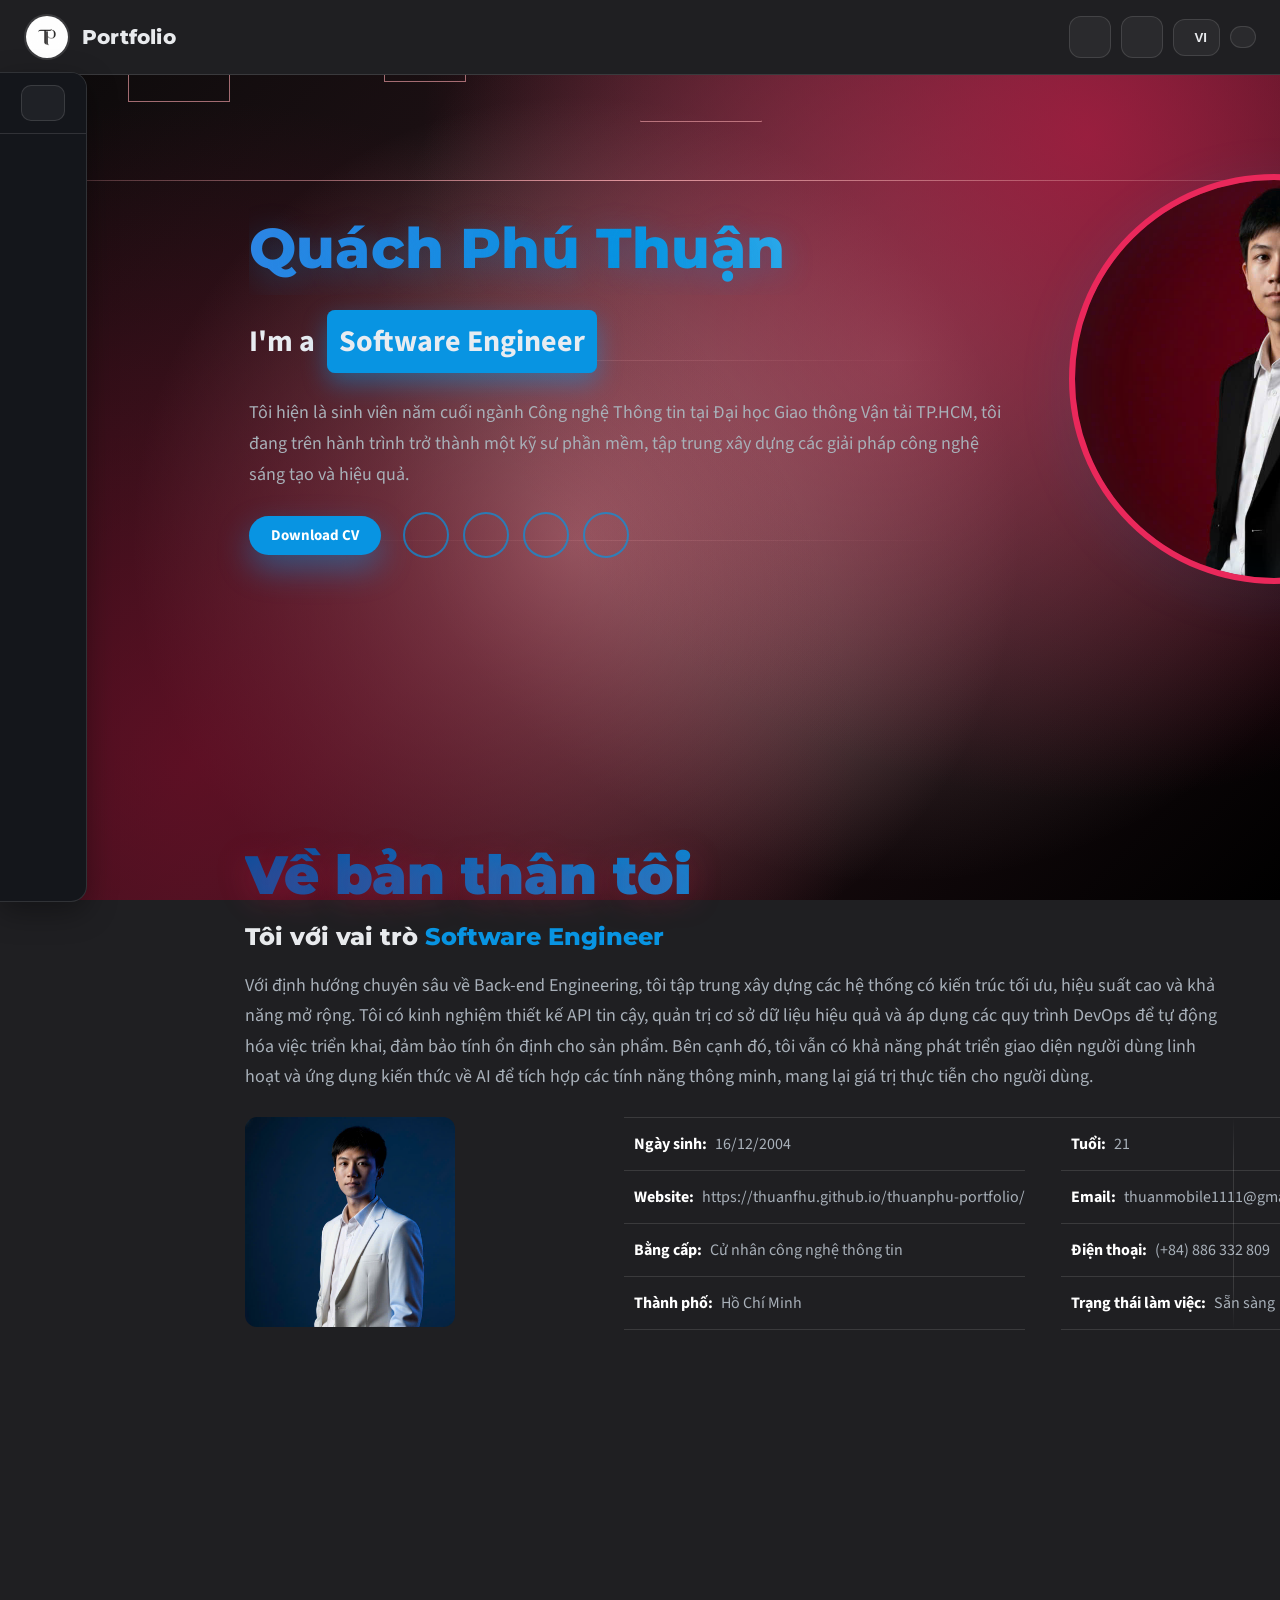
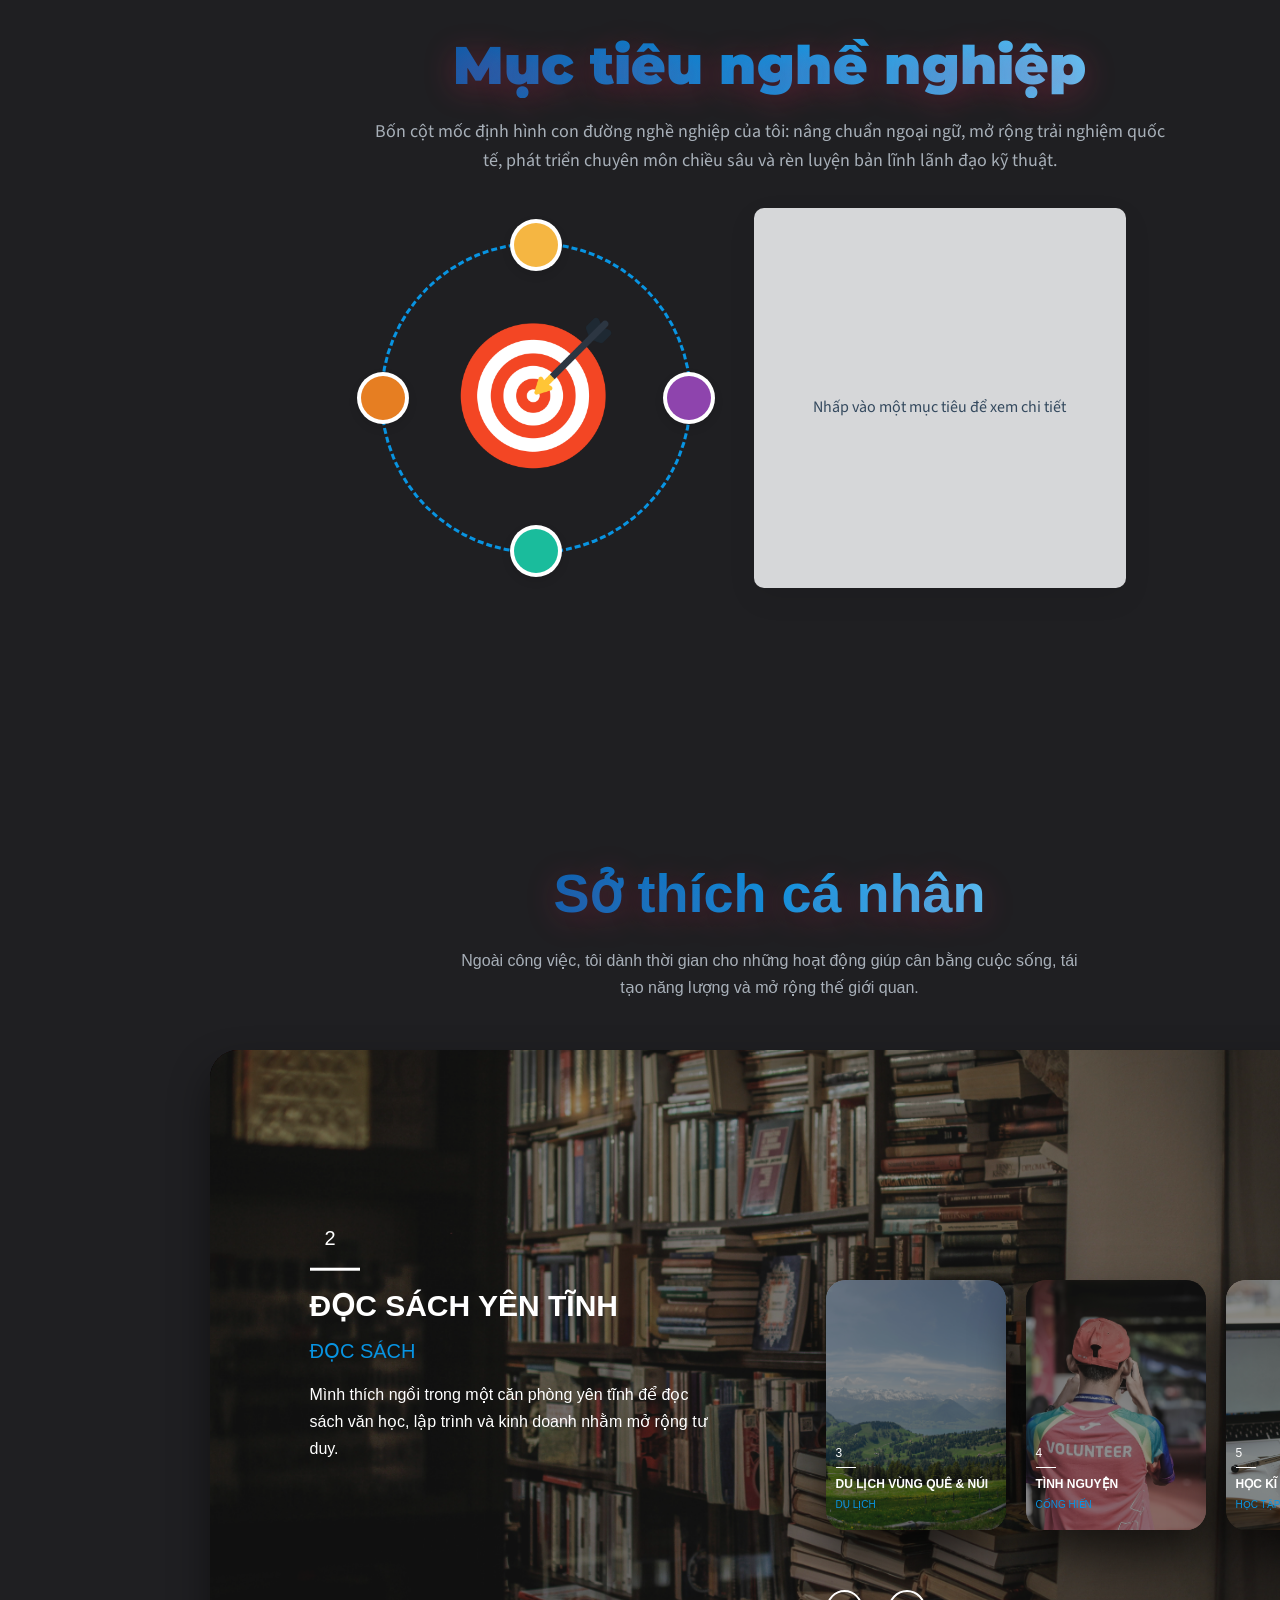
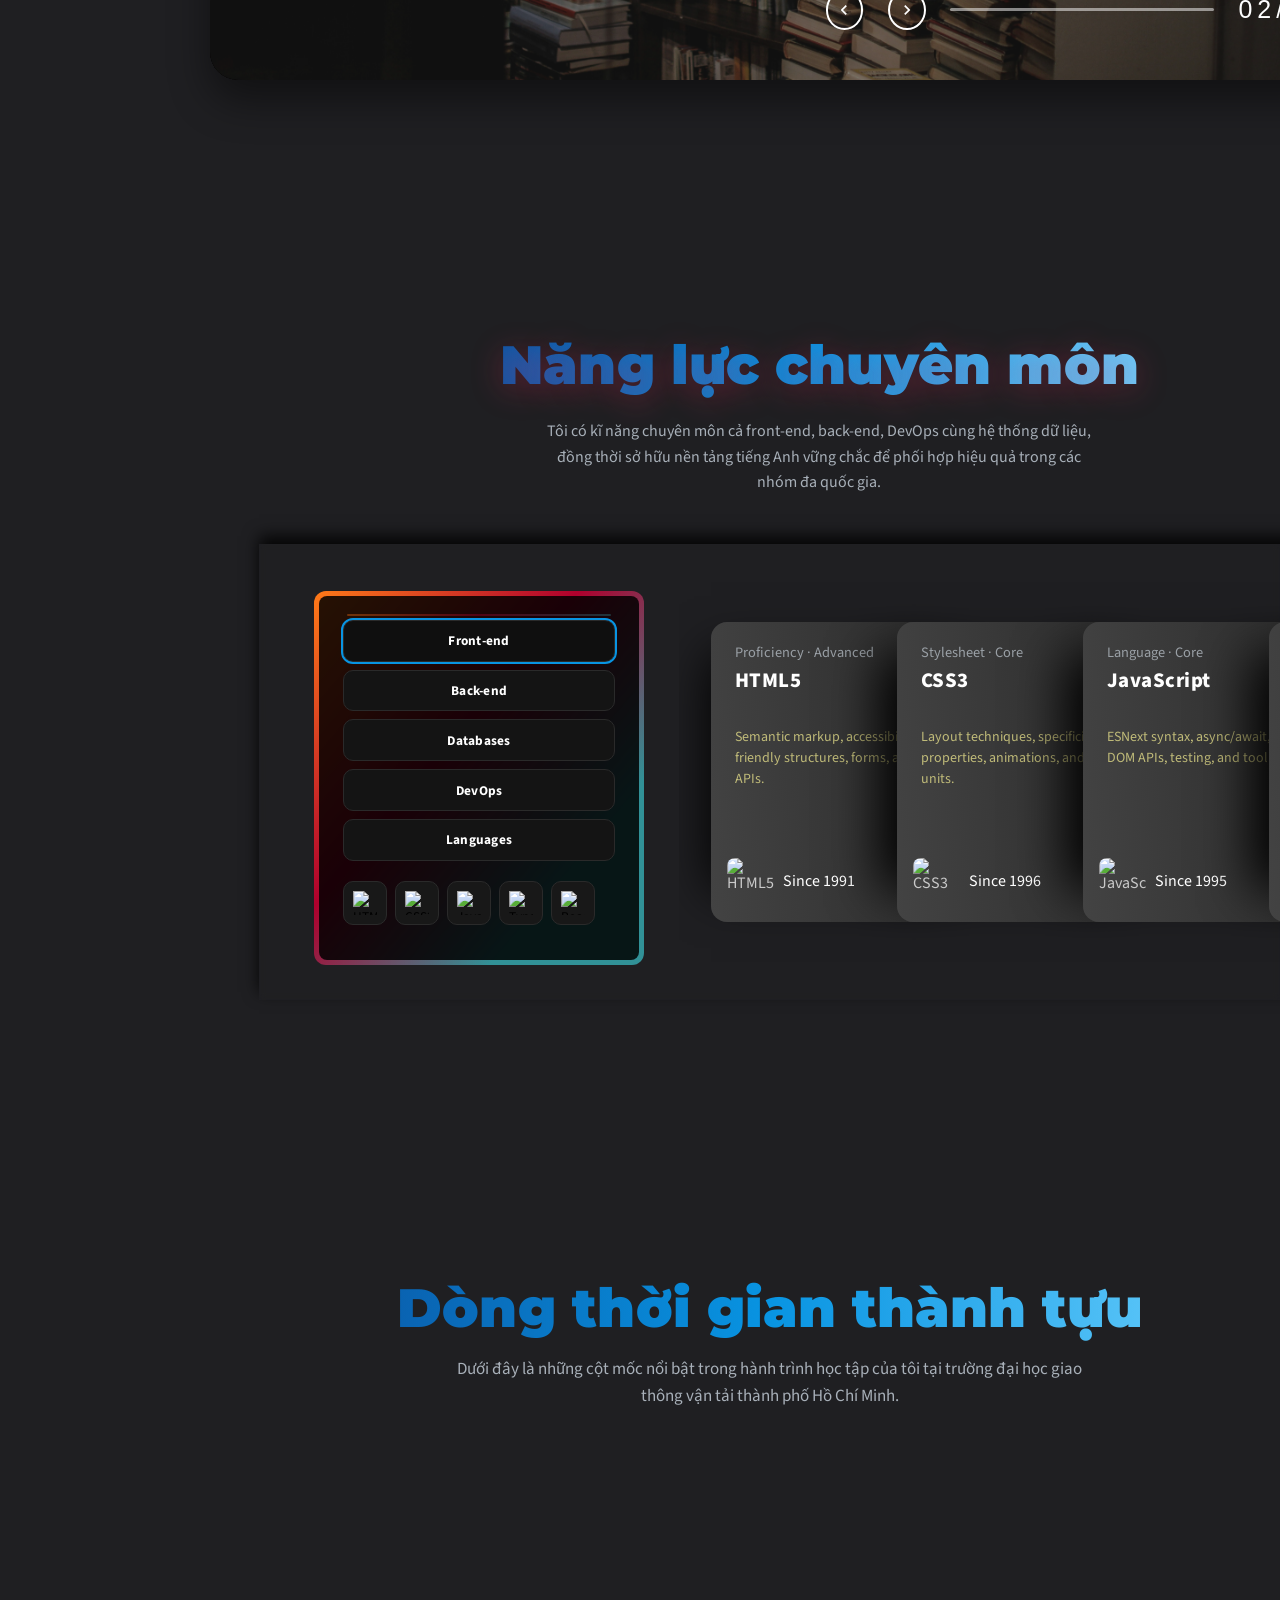
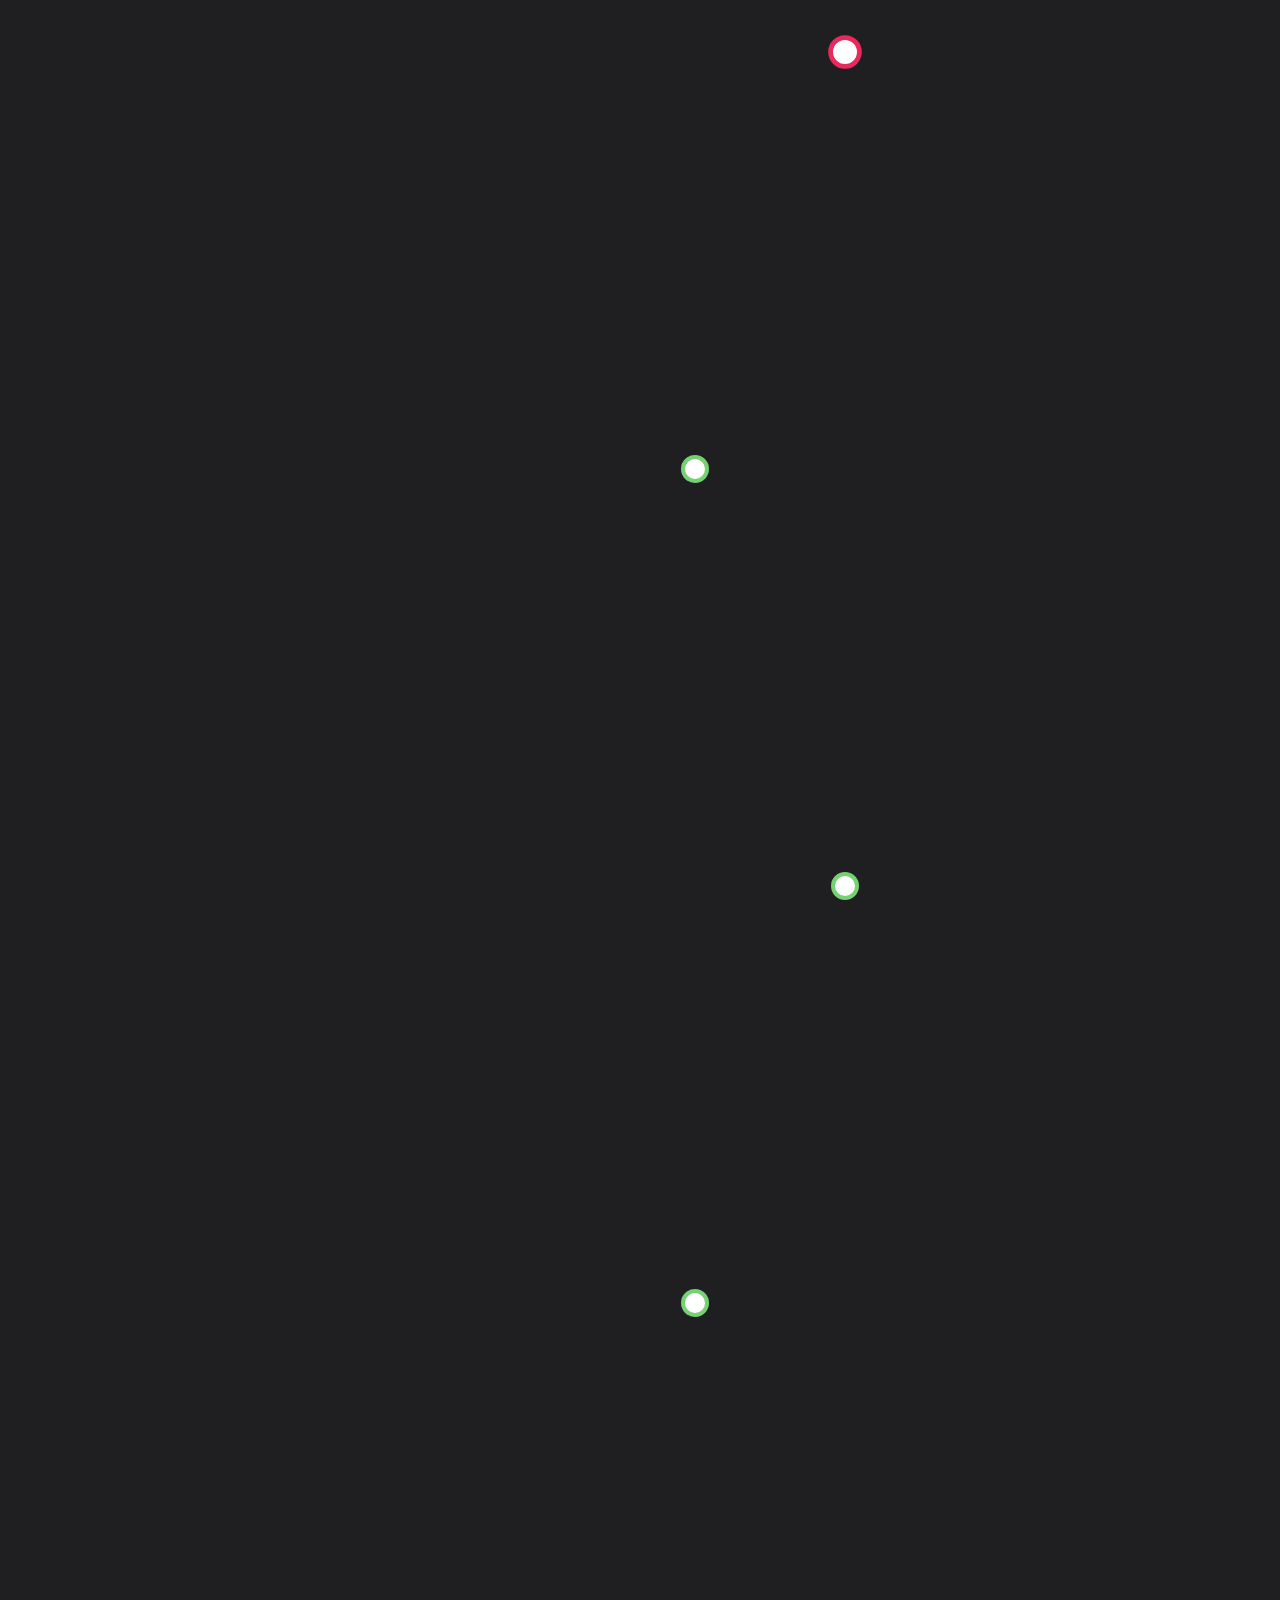
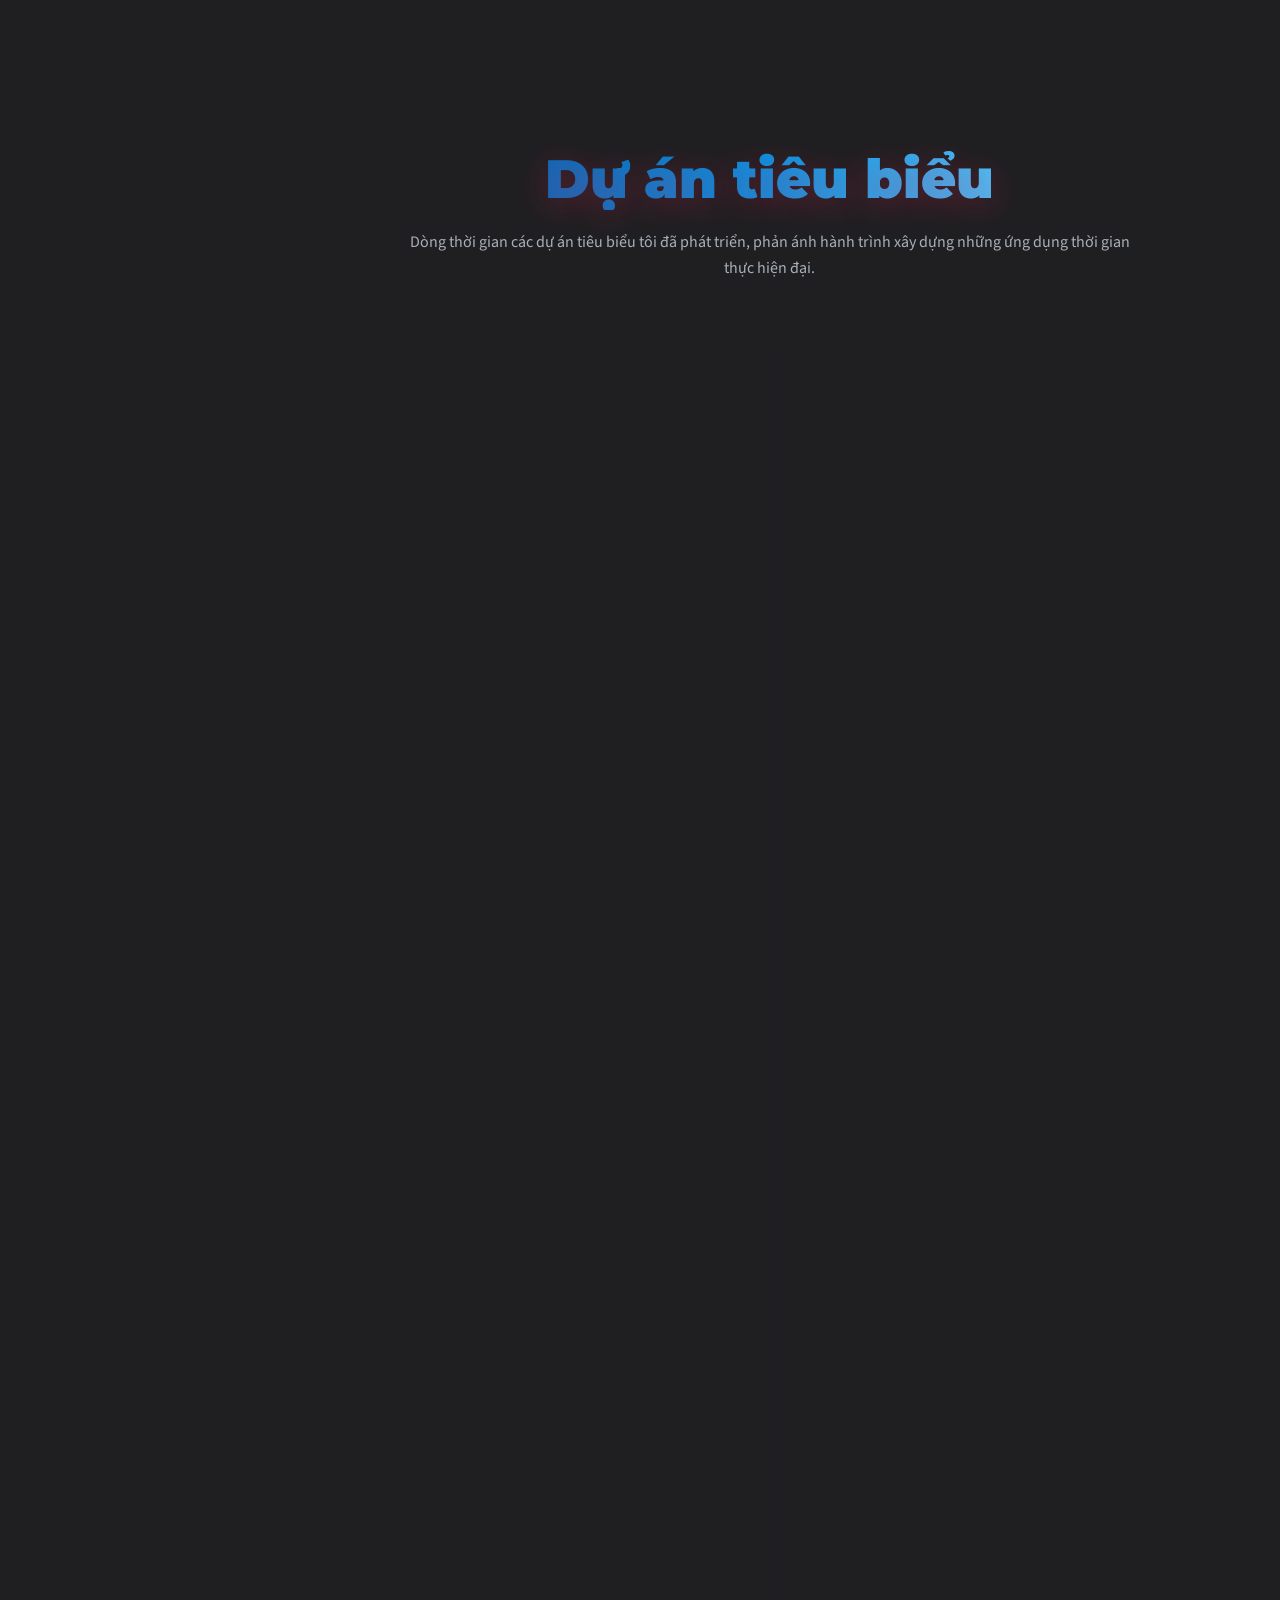
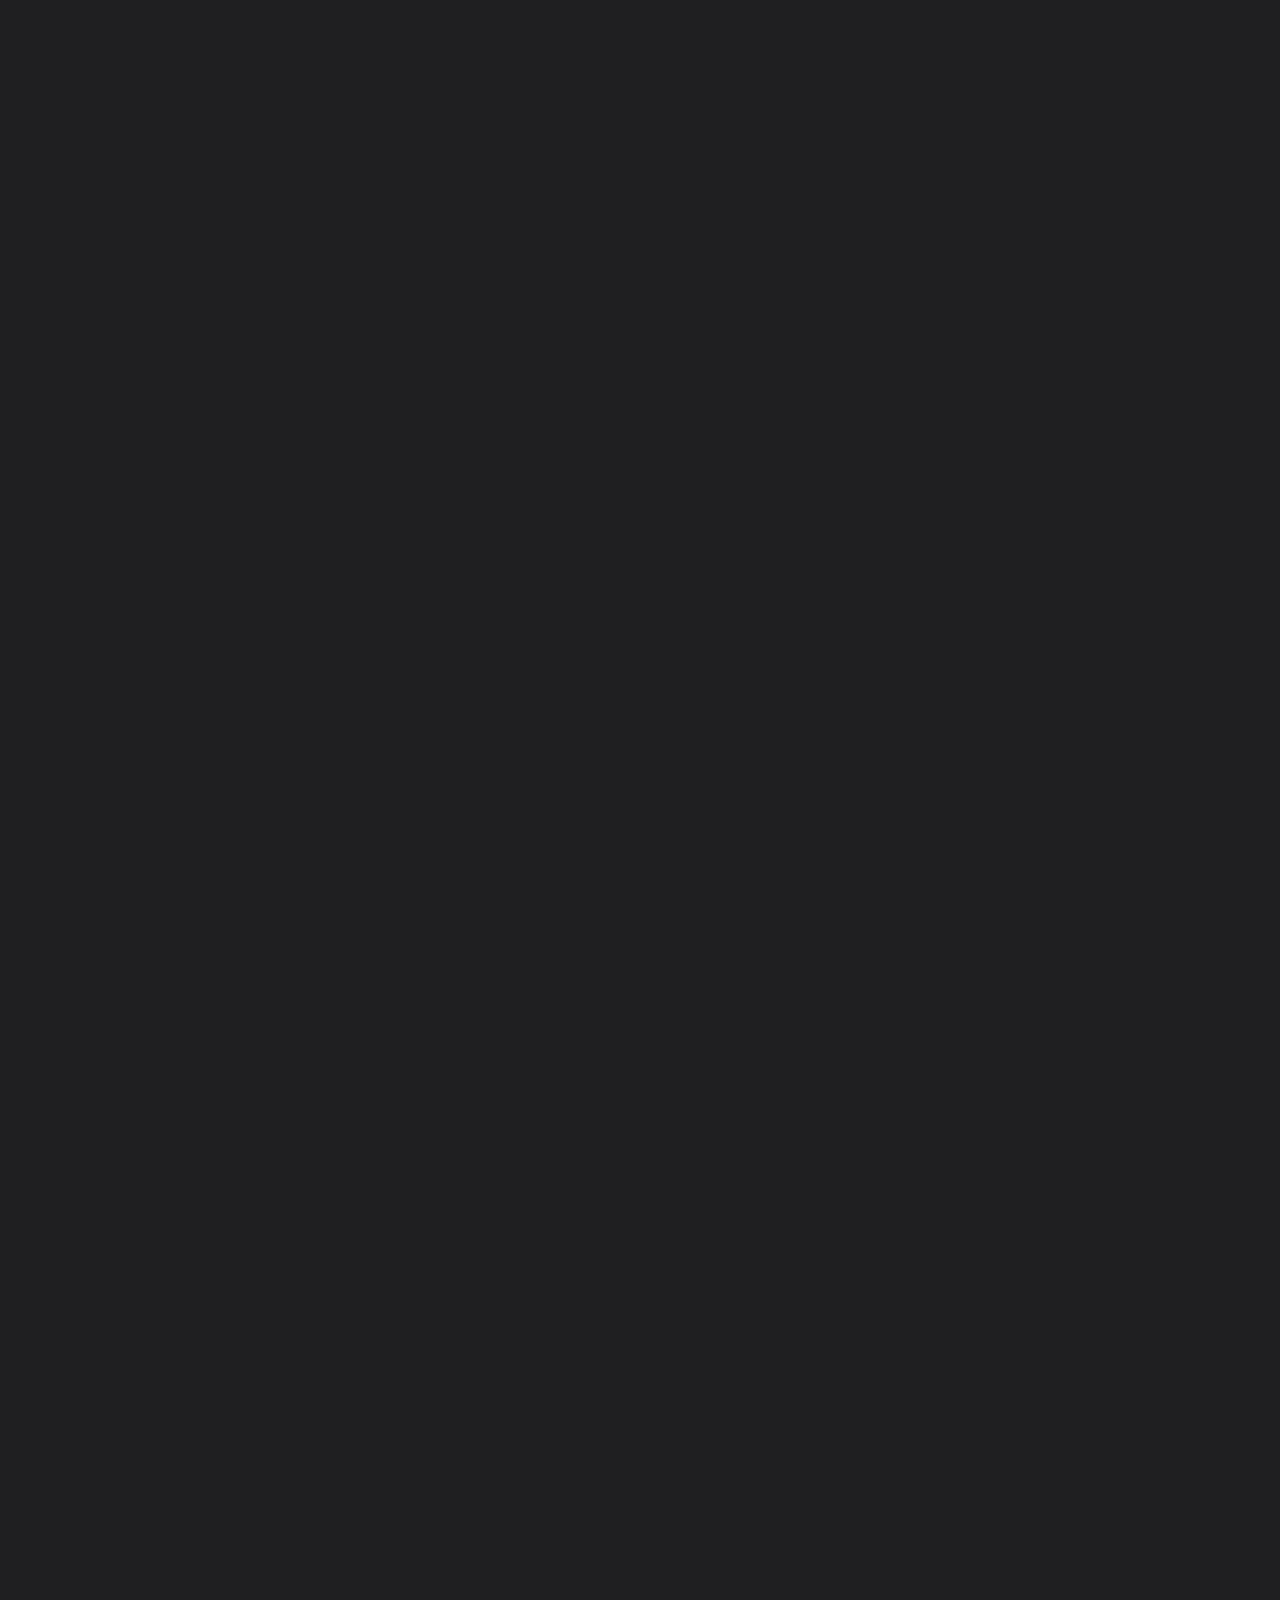
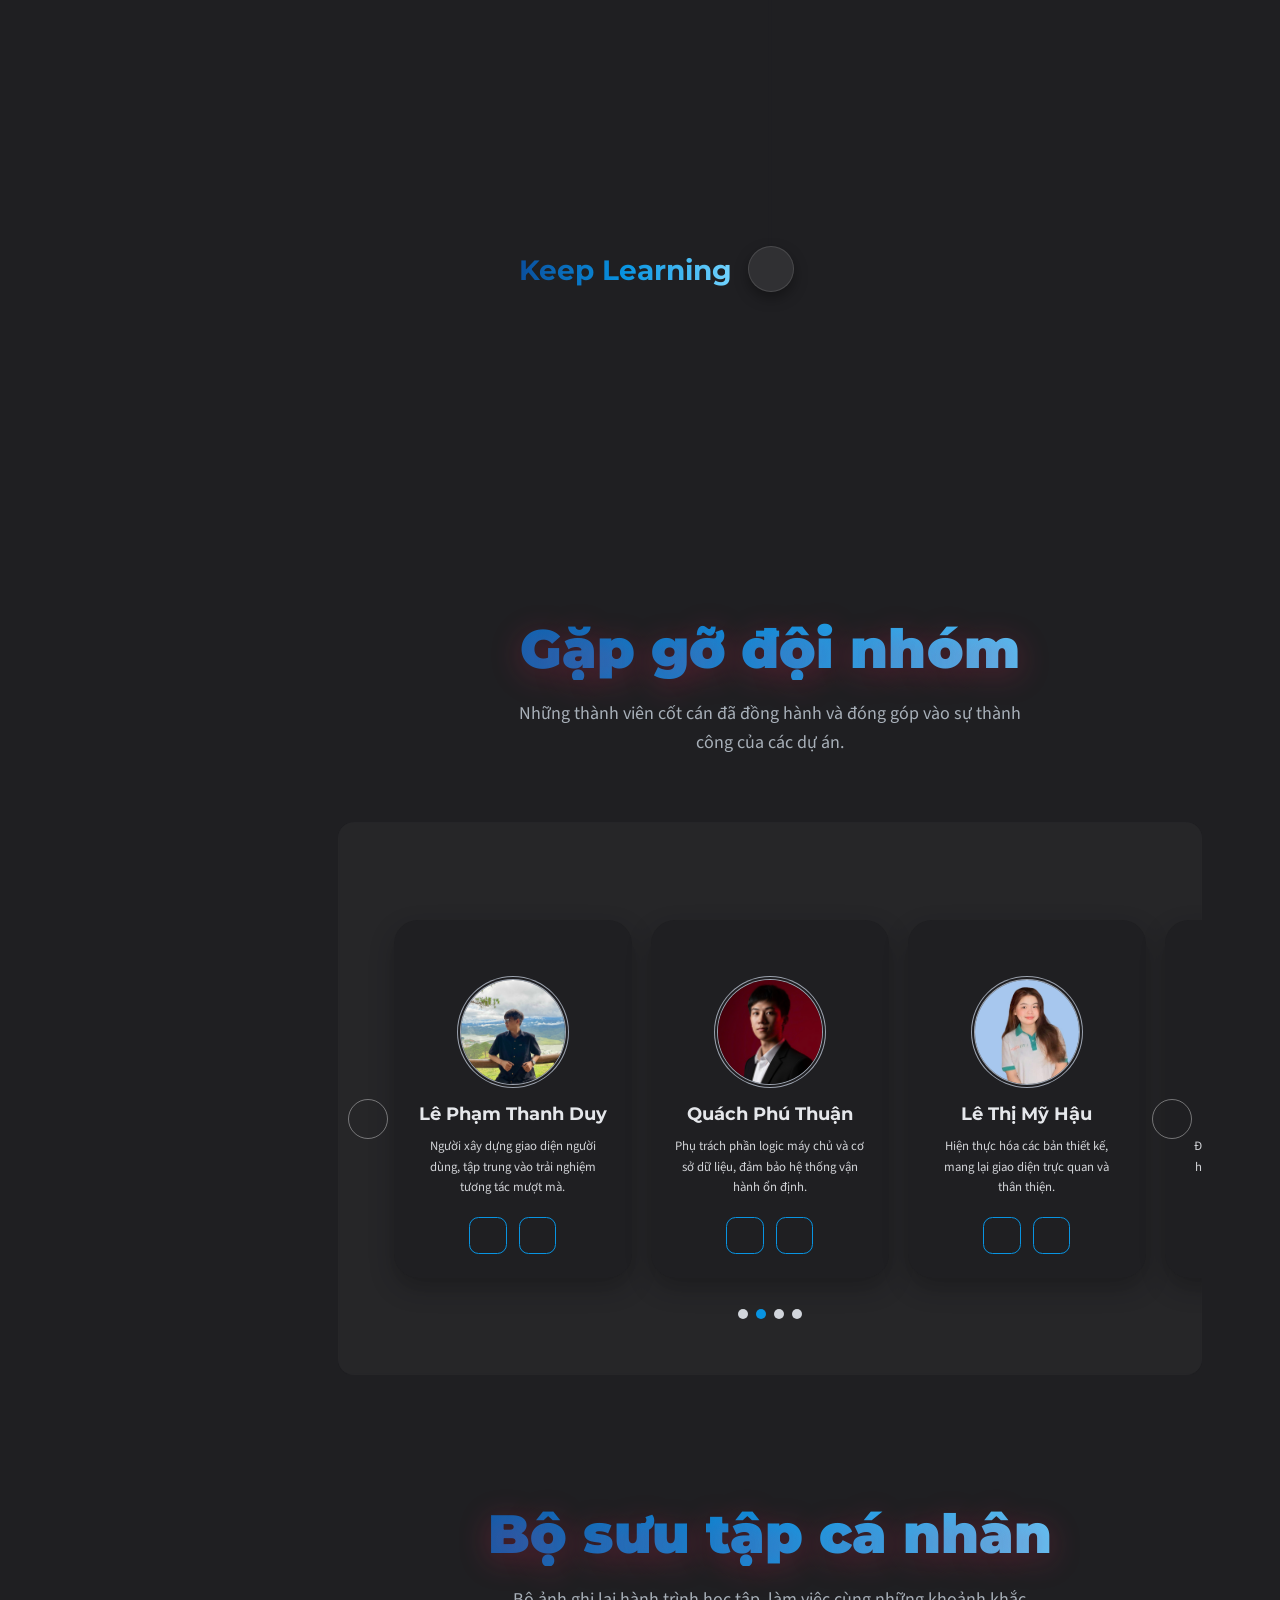
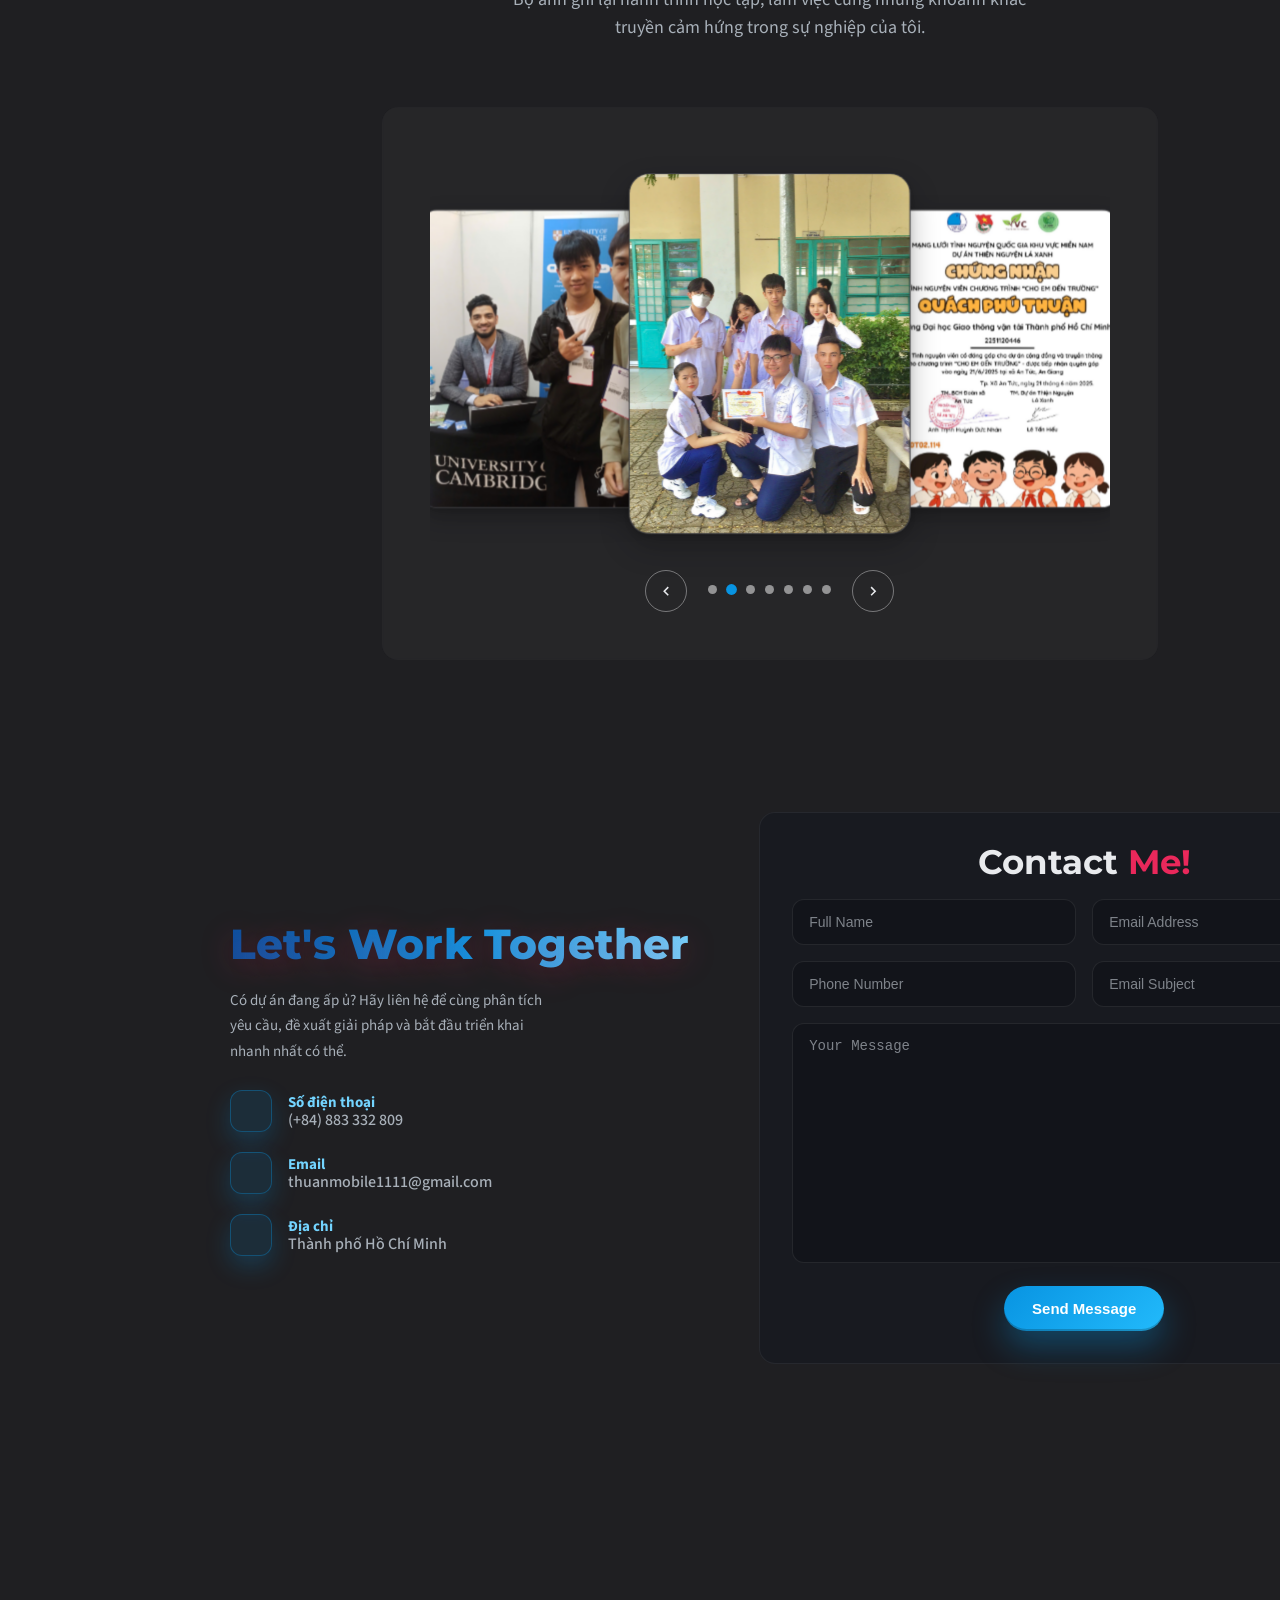
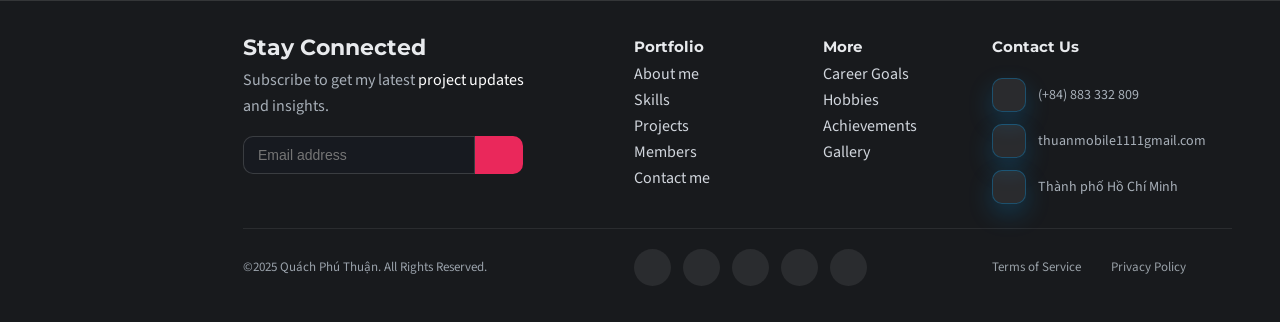
==== commit 92d4caab: "chore: Add social links" ====
--- a/index.html
+++ b/index.html
@@ -67,10 +67,10 @@
       </a>
 
       <div class="header__controls">
-        <a class="controls__iconlink" href="#" aria-label="Github">
+        <a class="controls__iconlink" href="https://github.com/thuanfhu" aria-label="Github">
           <i class="fa-brands fa-github"></i>
         </a>
-        <a class="controls__iconlink" href="mailto:you@example.com" aria-label="Email">
+        <a class="controls__iconlink" href="mailto:thuanmobile1111@gmail.com" aria-label="Email">
           <i class="fa-solid fa-envelope"></i>
         </a>
 
@@ -163,16 +163,16 @@
             <a class="banner__btn" href="./assets/images/Quach-Phu-Thuan-CV.pdf" download="Quach-Phu-Thuan-CV.pdf" aria-label="Download CV">Download CV</a>
             <ul class="banner__social" aria-label="Social profiles">
               <li class="banner__social-item">
-                <a class="banner__social-link" href="#" aria-label="Github"><i class="fa-brands fa-github" aria-hidden="true"></i></a>
+                <a class="banner__social-link" href="https://github.com/thuanfhu" aria-label="Github"><i class="fa-brands fa-github" aria-hidden="true"></i></a>
               </li>
               <li class="banner__social-item">
-                <a class="banner__social-link" href="#" aria-label="YouTube"><i class="fa-brands fa-youtube" aria-hidden="true"></i></a>
+                <a class="banner__social-link" href="https://www.youtube.com/@thuanphu1091" aria-label="YouTube"><i class="fa-brands fa-youtube" aria-hidden="true"></i></a>
               </li>
               <li class="banner__social-item">
-                <a class="banner__social-link" href="#" aria-label="LinkedIn"><i class="fa-brands fa-linkedin-in" aria-hidden="true"></i></a>
+                <a class="banner__social-link" href="https://www.linkedin.com/in/thuan-phu-aba482249/" aria-label="LinkedIn"><i class="fa-brands fa-linkedin-in" aria-hidden="true"></i></a>
               </li>
               <li class="banner__social-item">
-                <a class="banner__social-link" href="#" aria-label="Facebook"><i class="fa-brands fa-facebook-f" aria-hidden="true"></i></a>
+                <a class="banner__social-link" href="https://www.facebook.com/thu4n.fhu/" aria-label="Facebook"><i class="fa-brands fa-facebook-f" aria-hidden="true"></i></a>
               </li>
             </ul>
           </div>
@@ -1135,11 +1135,11 @@
       <div class="footer__bottom">
         <div class="footer__copy">©2025 Quách Phú Thuận. All Rights Reserved.</div>
         <div class="social" aria-label="Social links">
-          <a href="#" aria-label="Facebook"><i class="fa-brands fa-facebook-f"></i></a>
-          <a href="#" aria-label="LinkedIn"><i class="fa-brands fa-linkedin-in"></i></a>
-          <a href="#" aria-label="GitHub"><i class="fa-brands fa-github"></i></a>
-          <a href="#" aria-label="YouTube"><i class="fa-brands fa-youtube"></i></a>
-          <a href="#" aria-label="X (Twitter)"><i class="fa-brands fa-x-twitter"></i></a>
+          <a href="https://www.facebook.com/thu4n.fhu/" aria-label="Facebook"><i class="fa-brands fa-facebook-f"></i></a>
+          <a href="https://www.linkedin.com/in/thuan-phu-aba482249/" aria-label="LinkedIn"><i class="fa-brands fa-linkedin-in"></i></a>
+          <a href="https://github.com/thuanfhu" aria-label="GitHub"><i class="fa-brands fa-github"></i></a>
+          <a href="https://www.youtube.com/@thuanphu1091" aria-label="YouTube"><i class="fa-brands fa-youtube"></i></a>
+          <a href="https://x.com/ThuanFlu" aria-label="X (Twitter)"><i class="fa-brands fa-x-twitter"></i></a>
         </div>
         <div class="footer__links">
           <a href="#">Terms of Service</a>
--- a/assets/css/styles.css
+++ b/assets/css/styles.css
@@ -3123,7 +3123,7 @@
 }
 
 .team .card__header {
-  background: url('https://images.unsplash.com/photo-1503264116251-35a269479413?q=80&w=1200&auto=format&fit=crop') center/cover no-repeat;
+  background: url('https://images.unsplash.com/photo-1523961131990-5ea7c61b2107?ixlib=rb-4.1.0&ixid=M3wxMjA3fDB8MHxwaG90by1wYWdlfHx8fGVufDB8fHx8fA%3D%3D&auto=format&fit=crop&q=80&w=1074') center/cover no-repeat;
   height: 112px;    /* Reduce by 20% from 140px */
   border-radius: 19.2px 19.2px 0 0;
   position: relative;
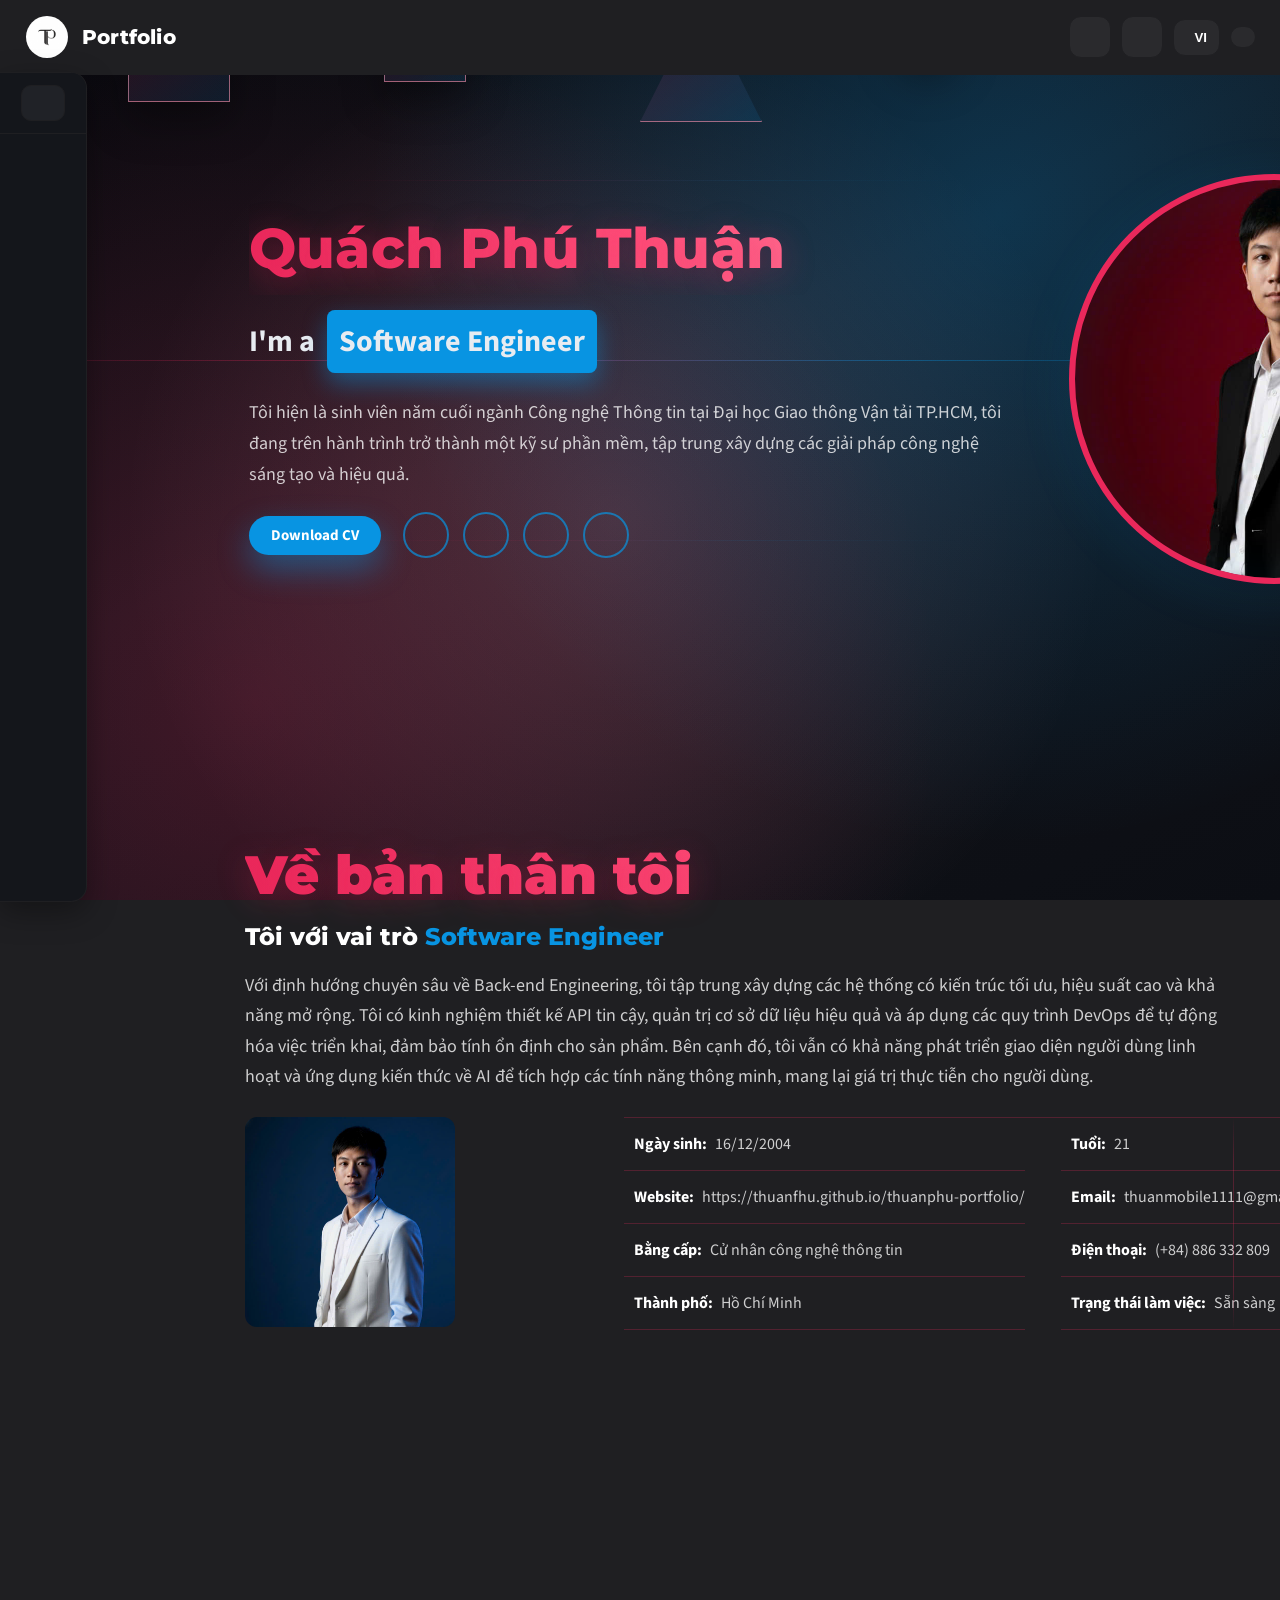
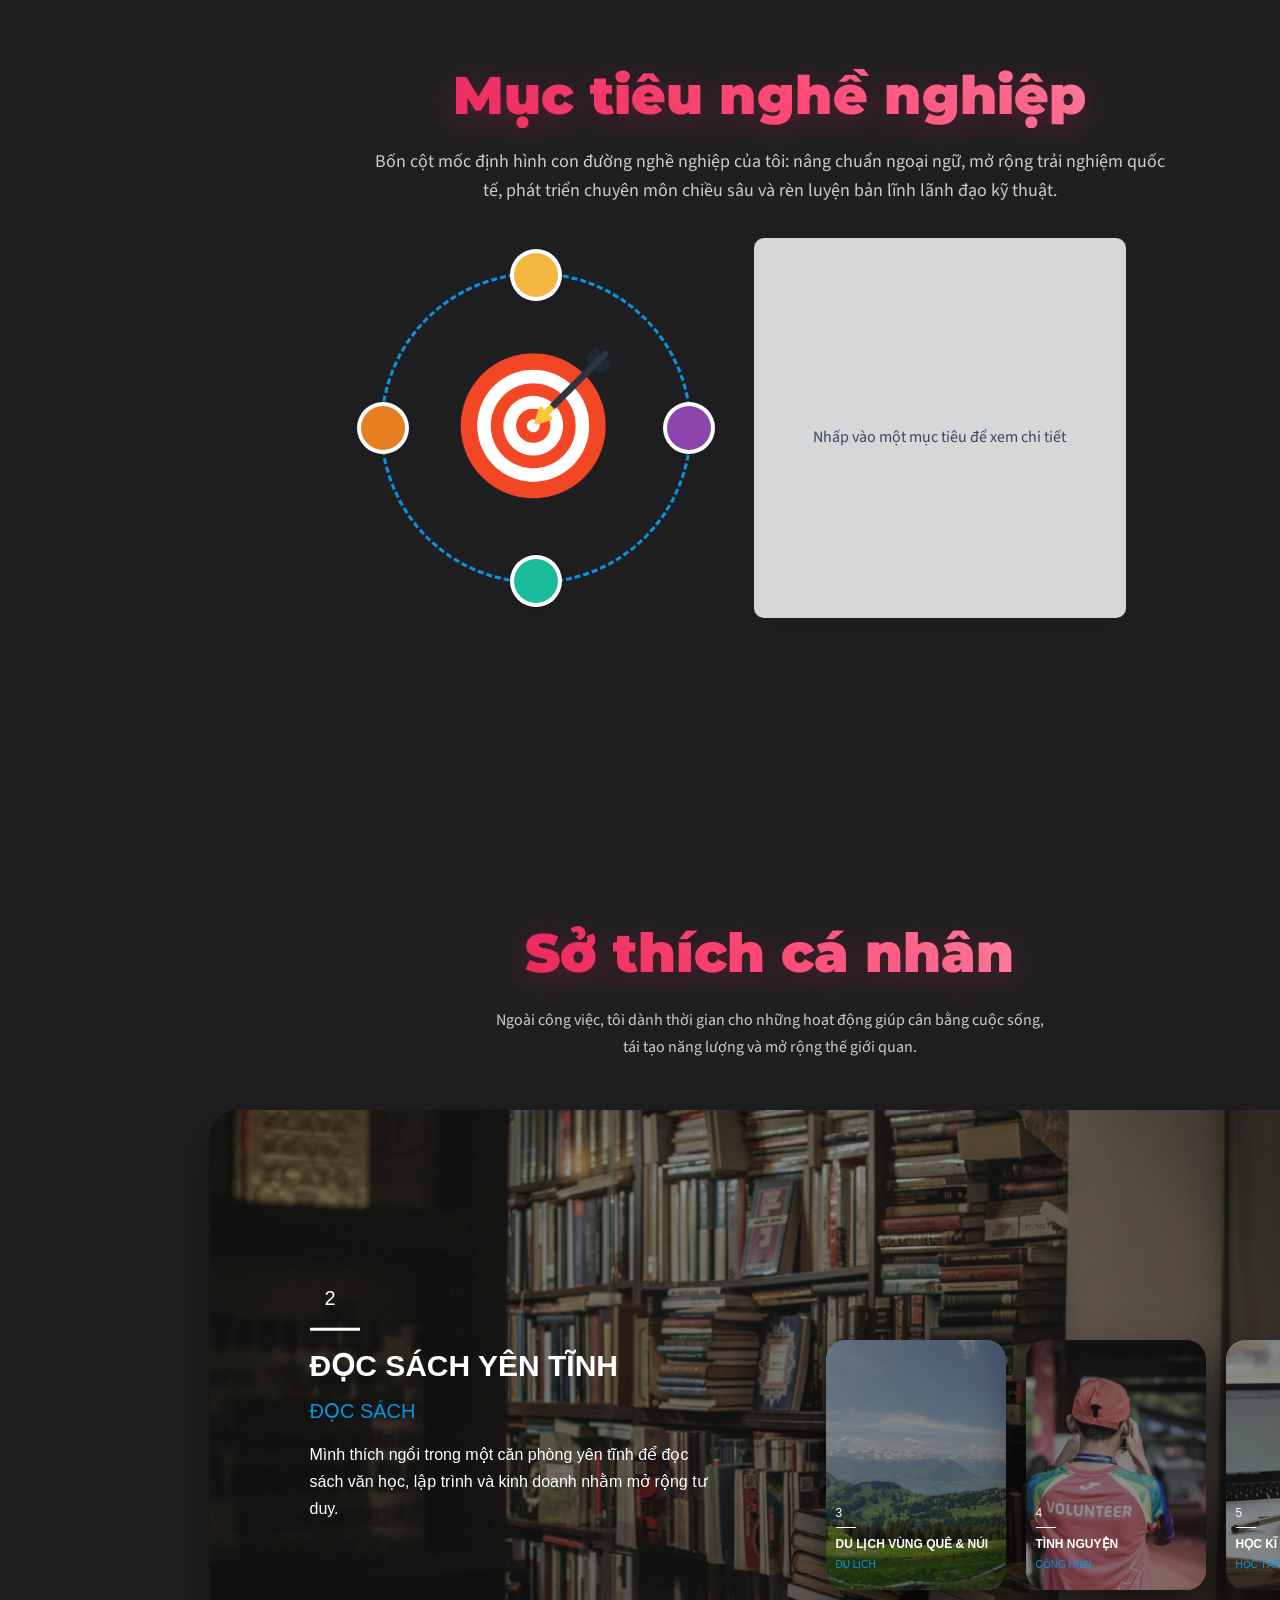
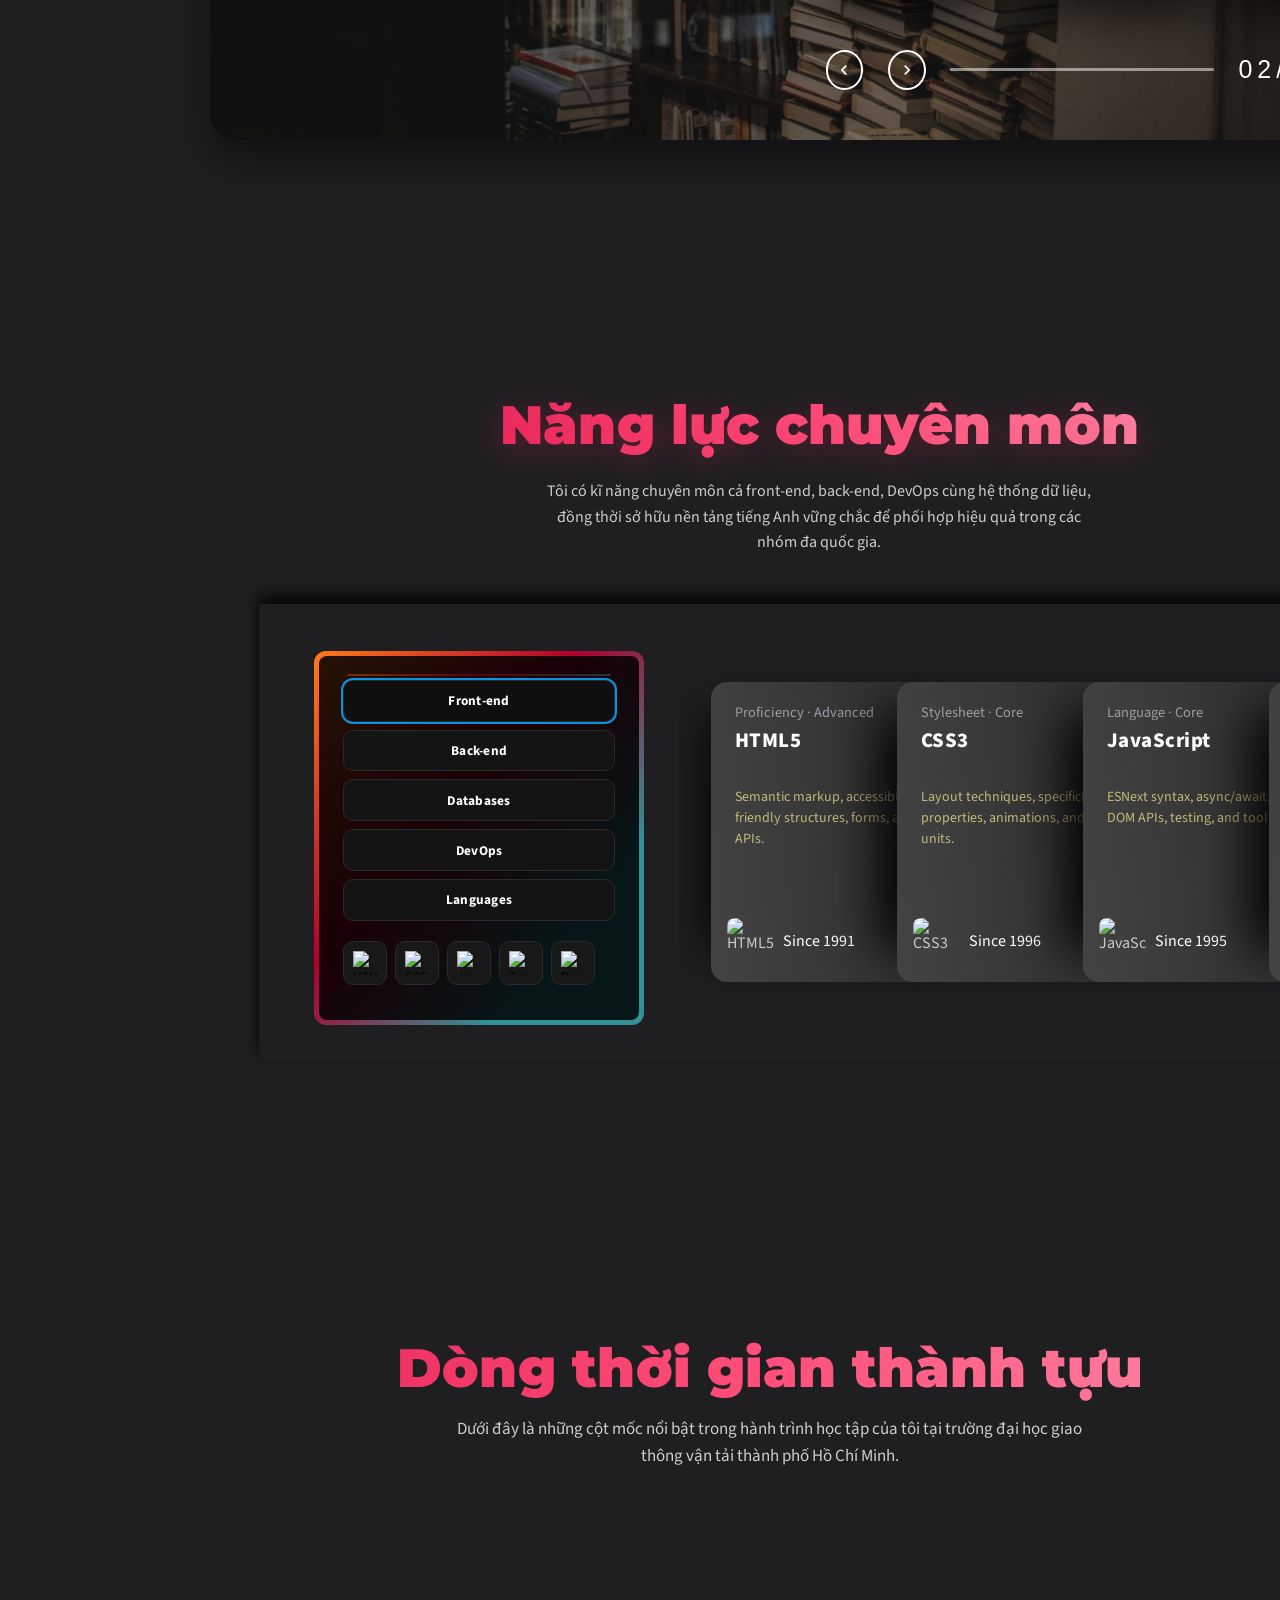
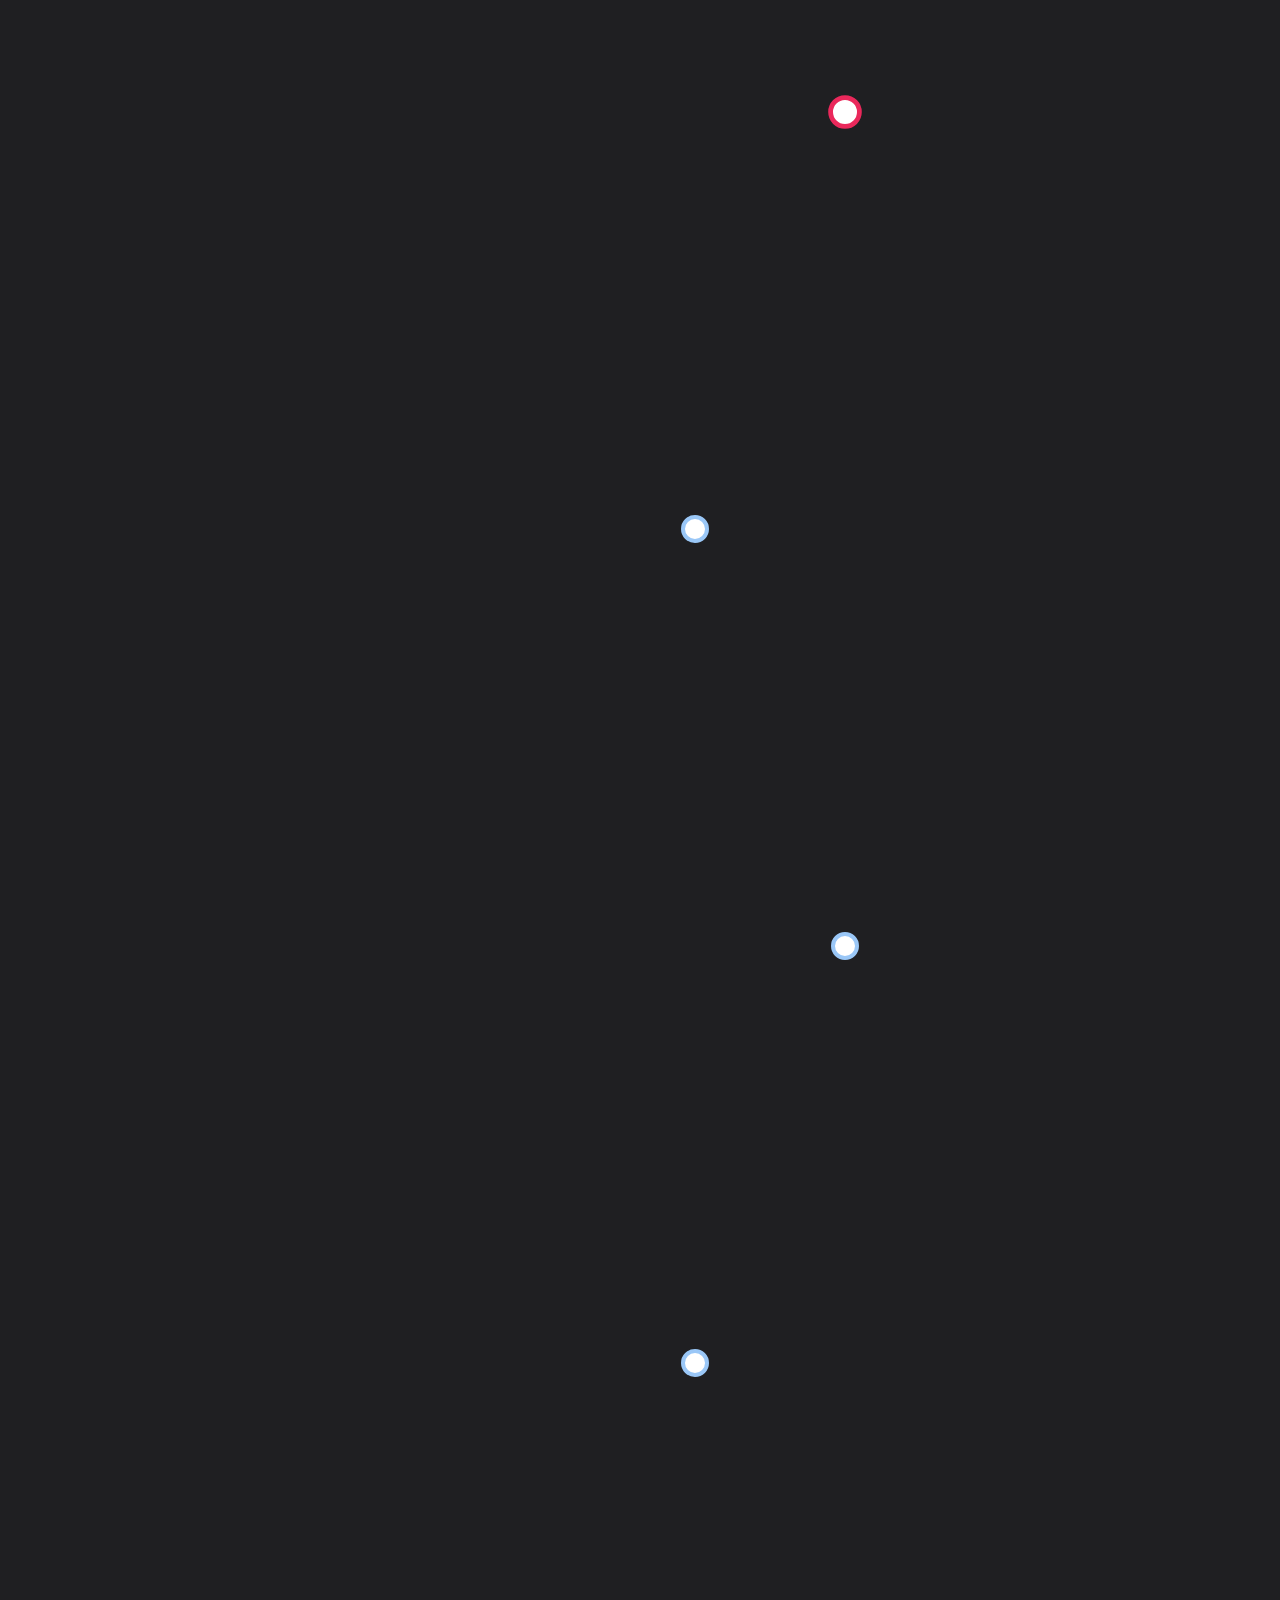
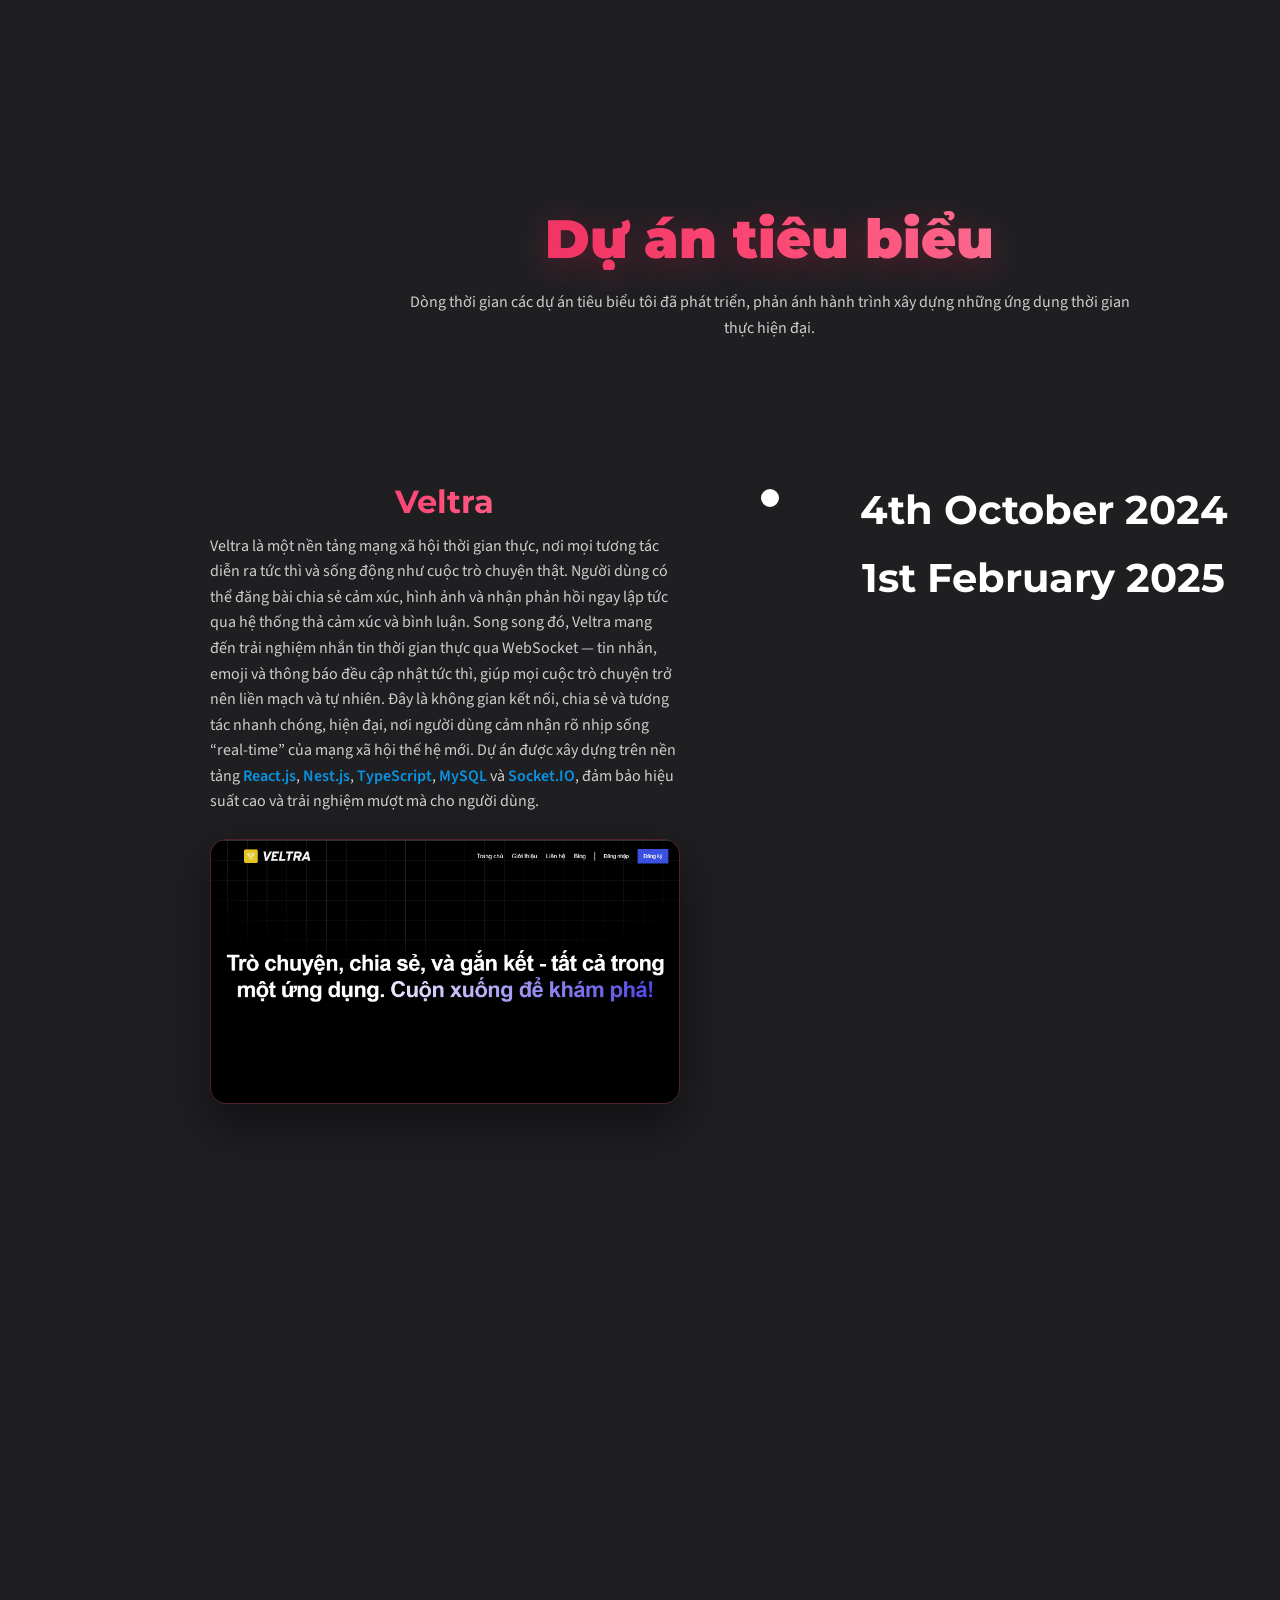
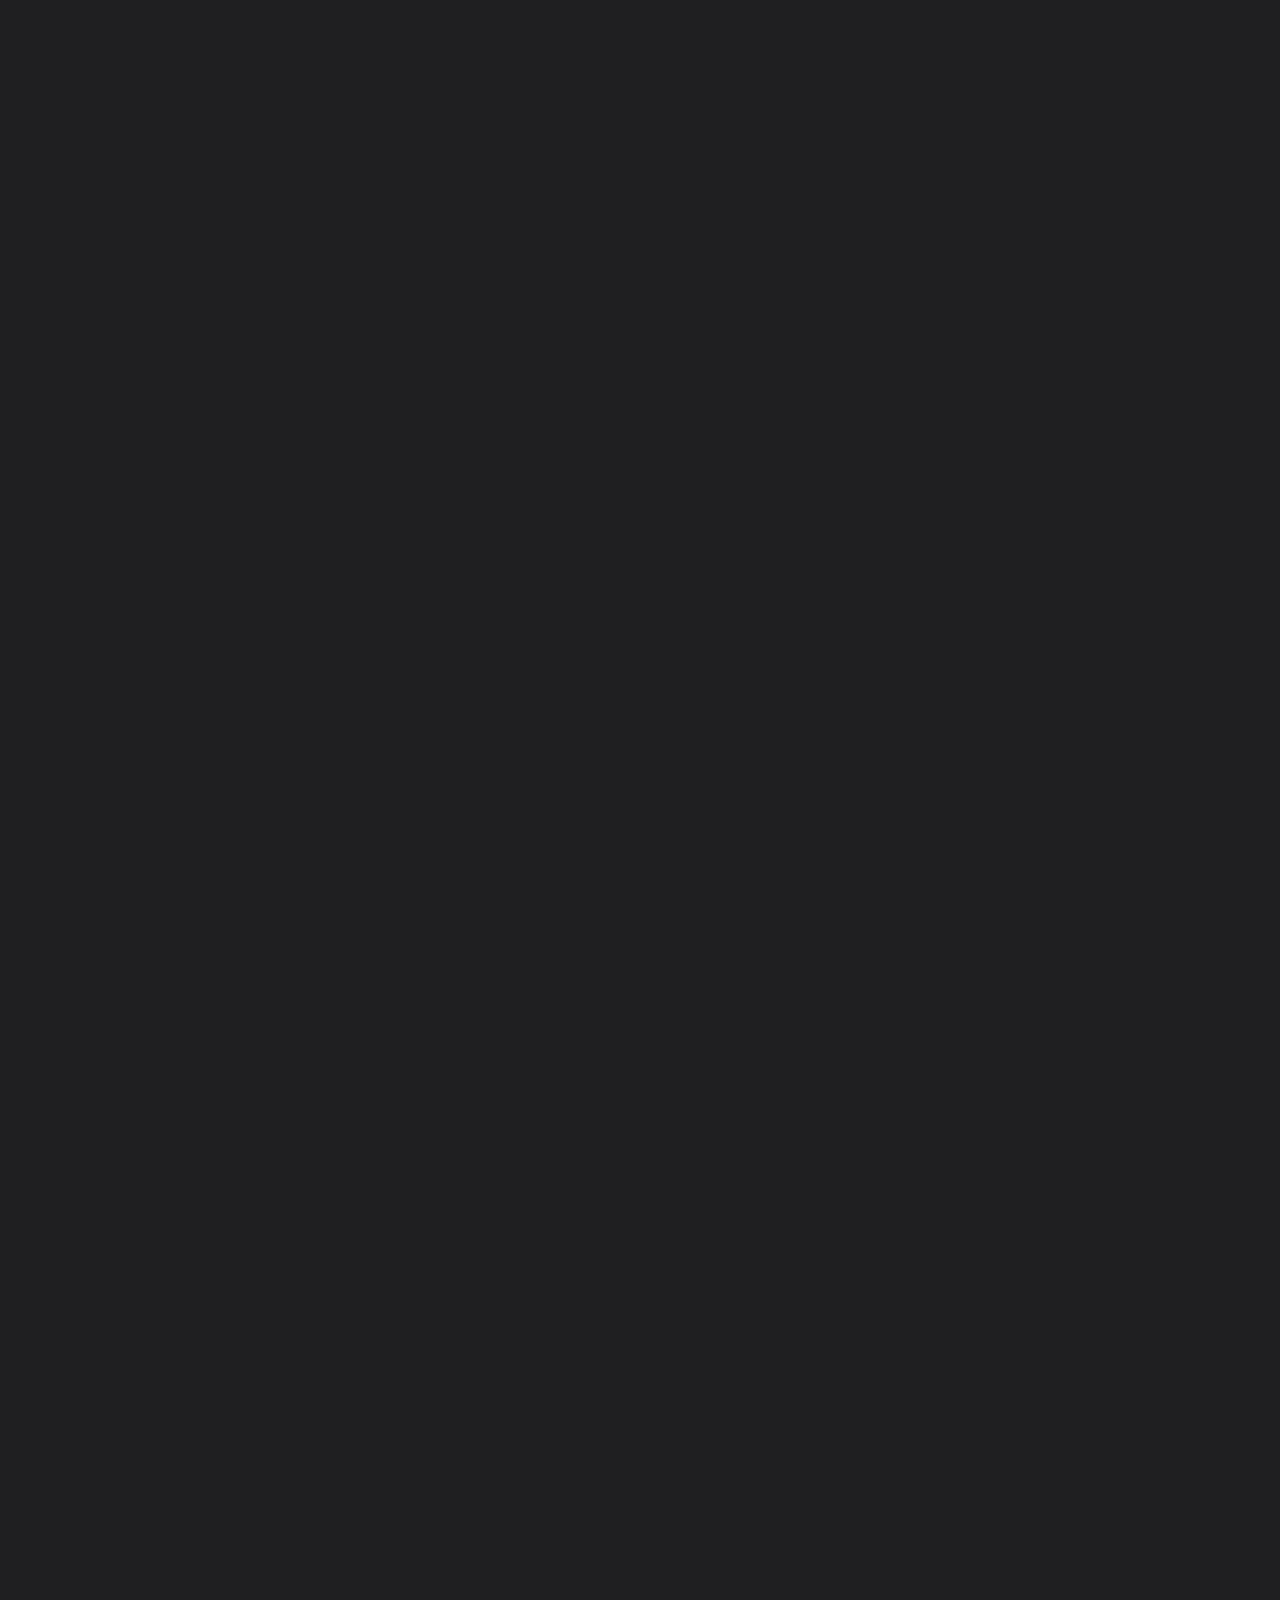
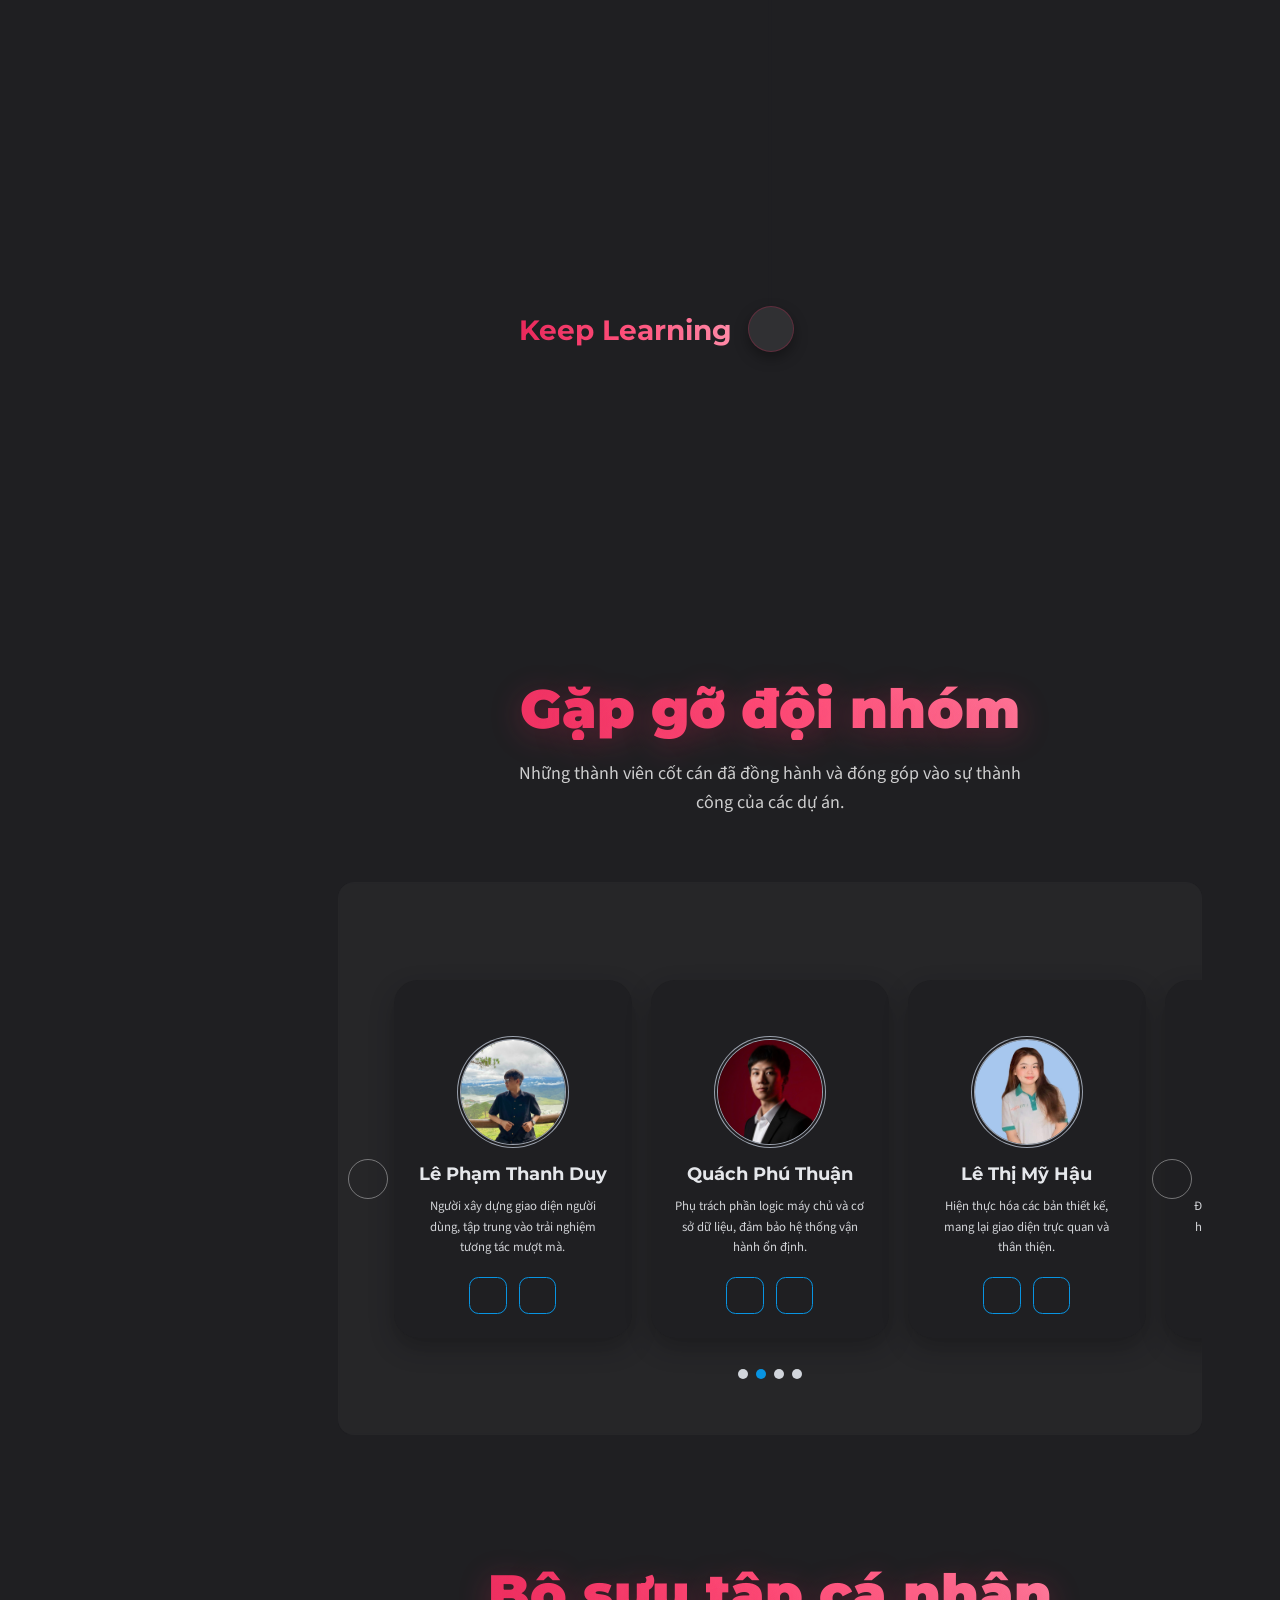
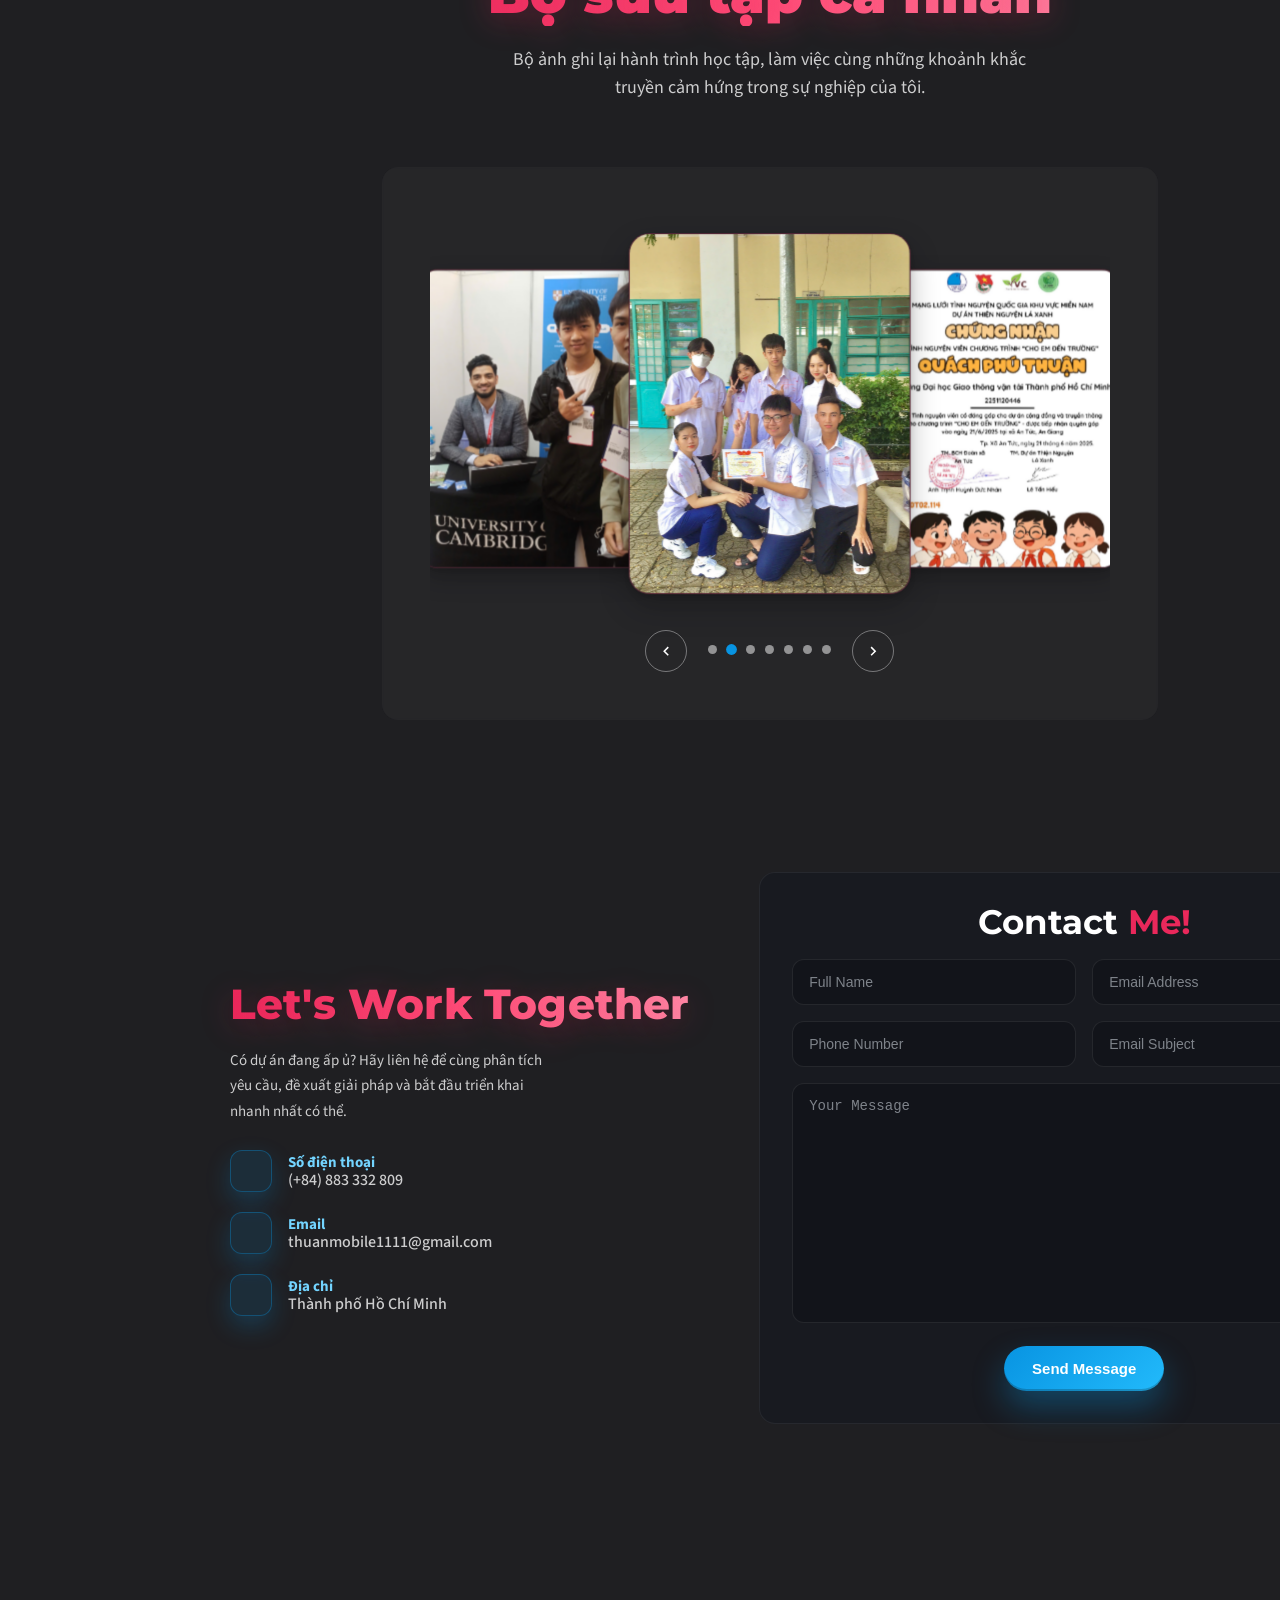
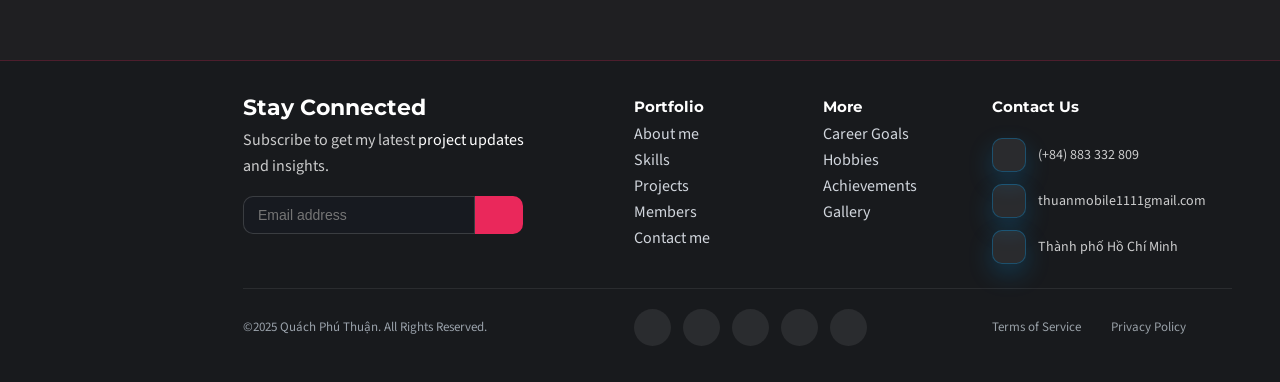
==== commit 37986f6d: "chore: Update animated background color and font-size" ====
--- a/index.html
+++ b/index.html
@@ -799,7 +799,12 @@
             </div>
             <div class="projects__item-right">
               <div class="projects__content">
-                <h3 class="projects__name">Veltra</h3>
+                <h3 class="projects__name">
+                  Veltra
+                  <a class="projects__github-icon" href="https://github.com/thuanfhu/Veltra-backend-nestjs" target="_blank" rel="noopener" aria-label="Mở repository Veltra">
+                    <i class="fa-brands fa-github"></i>
+                  </a>
+                </h3>
                 <p class="projects__description">
                   Veltra là một nền tảng mạng xã hội thời gian thực, nơi mọi tương tác diễn ra tức thì và sống động như cuộc trò chuyện thật. Người dùng có thể đăng bài chia sẻ cảm xúc, hình ảnh và nhận phản hồi ngay lập tức qua hệ thống thả cảm xúc và bình luận. Song song đó, Veltra mang đến trải nghiệm nhắn tin thời gian thực qua WebSocket — tin nhắn, emoji và thông báo đều cập nhật tức thì, giúp mọi cuộc trò chuyện trở nên liền mạch và tự nhiên. Đây là không gian kết nối, chia sẻ và tương tác nhanh chóng, hiện đại, nơi người dùng cảm nhận rõ nhịp sống “real-time” của mạng xã hội thế hệ mới. Dự án được xây dựng trên nền tảng <strong>React.js</strong>, <strong>Nest.js</strong>, <strong>TypeScript</strong>, <strong>MySQL</strong> và <strong>Socket.IO</strong>, đảm bảo hiệu suất cao và trải nghiệm mượt mà cho người dùng.
                 </p>
@@ -824,7 +829,12 @@
             </div>
             <div class="projects__item-right">
               <div class="projects__content">
-                <h3 class="projects__name">Sevina</h3>
+                <h3 class="projects__name">
+                  Sevina
+                  <a class="projects__github-icon" href="https://github.com/thuanfhu/Sevina-backend-spring-boot" target="_blank" rel="noopener" aria-label="Mở repository Sevina">
+                    <i class="fa-brands fa-github"></i>
+                  </a>
+                </h3>
                 <p class="projects__description">
                   Sevina là nền tảng cho thuê xe tự lái thông minh tích hợp <strong>GPS và vehicle tracking thời gian thực</strong>, mang đến trải nghiệm thuê – trả xe nhanh chóng, minh bạch và an toàn. Người dùng có thể dễ dàng tìm trạm xe gần nhất trên bản đồ, đặt trước xe theo nhu cầu, thanh toán qua <strong>VNPAY</strong> và sử dụng <strong>mã QR điện tử</strong> để mở khóa xe. Trong suốt hành trình, vị trí phương tiện được cập nhật liên tục qua <strong>WebSocket</strong>, cho phép quản lý và giám sát trực quan trên <strong>GoongMap dashboard</strong>. Hệ thống hỗ trợ quản lý toàn bộ quy trình từ xác thực tài khoản, thuê và trả xe, đến theo dõi lịch sử chuyến đi – tất cả đều tự động, an toàn và liền mạch. Dự án được phát triển trên nền tảng <strong>ReactJS</strong>, <strong>TypeScript</strong>, <strong>Spring Boot</strong>, <strong>PostgreSQL</strong>, <strong>GoongMap API</strong>, <strong>WebSocket</strong>, và <strong>VNPAY</strong>, hướng đến mục tiêu trở thành giải pháp giao thông hiện đại và thời gian thực cho người dùng Việt Nam.
                 </p>
@@ -849,7 +859,12 @@
             </div>
             <div class="projects__item-right">
               <div class="projects__content">
-                <h3 class="projects__name">PreziQ!</h3>
+                <h3 class="projects__name">
+                  PreziQ!
+                  <a class="projects__github-icon" href="https://github.com/thuanfhu/PreziQ-backend-spring-boot" target="_blank" rel="noopener" aria-label="Mở repository PreziQ!">
+                    <i class="fa-brands fa-github"></i>
+                  </a>
+                </h3>
                 <p class="projects__description">
                   PreziQ! là nền tảng học tập tương tác kết hợp trình chiếu và trò chơi giáo dục, mang đến trải nghiệm “vừa học vừa chơi” sống động và thời gian thực. Người dùng có thể tạo slide giảng dạy trực tiếp với hiệu ứng, hình ảnh, âm thanh, đồng thời chèn các câu hỏi trắc nghiệm tương tác đa dạng như chọn đáp án, nối cặp, nhập câu trả lời hay chọn vị trí trên bản đồ. Trong các phiên học live, người tham gia thi đấu trực tiếp qua WebSocket, điểm số và bảng xếp hạng được cập nhật tức thì, tạo cảm giác kịch tính và cuốn hút như một trò chơi thực thụ. Hệ thống gamification giúp người học tích điểm, nhận huy hiệu và theo dõi tiến độ chi tiết, biến việc học thành một hành trình thú vị và đầy động lực. Dự án được phát triển với <strong>Next.js</strong>, <strong>TypeScript</strong>, <strong>Spring Boot</strong>, <strong>PostgreSQL</strong>, và <strong>STOMP</strong>, mang lại hiệu năng cao cùng trải nghiệm tương tác mượt mà và hiện đại.
                 </p>
@@ -874,7 +889,12 @@
             </div>
             <div class="projects__item-right">
               <div class="projects__content">
-                <h3 class="projects__name">Fundelio</h3>
+                <h3 class="projects__name">
+                  Fundelio
+                  <a class="projects__github-icon" href="https://github.com/thuanfhu/Wordwaves-backend-spring-boot" target="_blank" rel="noopener" aria-label="Mở repository Fundelio">
+                    <i class="fa-brands fa-github"></i>
+                  </a>
+                </h3>
                 <p class="projects__description">
                   <strong>Fundelio</strong> là nền tảng gây quỹ cộng đồng dành cho startup theo mô hình <strong>phần thưởng (reward-based crowdfunding)</strong>, nơi founder tạo chiến dịch, đặt mục tiêu và các gói phần thưởng minh bạch. Backer theo dõi tiến độ và bảng xếp hạng đóng góp <strong>cập nhật thời gian thực</strong>, trong khi hệ thống áp dụng <strong>cơ chế all-or-nothing</strong>: đạt mục tiêu thì chuyển vốn, không đạt sẽ được <strong>hoàn tiền tự động</strong>. Toàn bộ nền tảng được xây dựng bằng <strong>Laravel</strong>, <strong>React.js</strong>, <strong>MySQL</strong> và <strong>WebSocket</strong>, đảm bảo trải nghiệm gây quỹ hiện đại, an toàn và minh bạch.
                 </p>
@@ -1082,7 +1102,7 @@
     </section>
     <!-- /CONTACT -->
 
-  </div>
+   </div>
 
   <!-- FOOTER -->
   <footer id="footer" class="footer" role="contentinfo">
@@ -1105,7 +1125,7 @@
             <li><a href="#about">About me</a></li>
             <li><a href="#skills">Skills</a></li>
             <li><a href="#projects">Projects</a></li>
-            <li><a href="#personal-gallery">Members</a></li>
+            <li><a href="#team">Members</a></li>
             <li><a href="#contact">Contact me</a></li>
           </ul>
         </nav>
@@ -1115,7 +1135,7 @@
             <li><a href="#career-goals">Career Goals</a></li>
             <li><a href="#hobbies">Hobbies</a></li>
             <li><a href="#achievements">Achievements</a></li>
-            <li><a href="#gallery">Gallery</a></li>
+            <li><a href="#personal-gallery">Gallery</a></li>
           </ul>
         </nav>
         <section class="footer__contact-section" aria-label="Contact Us">
--- a/assets/css/styles.css
+++ b/assets/css/styles.css
@@ -1,9 +1,11 @@
 /* =============================== TOKENS / GLOBAL =============================== */
 :root {
   --bg: #1f1f22;
-  --text: #e8eaed;
-  --muted: #a8b0b9;
-  --border: rgba(255, 255, 255, 0.12);
+  --text: #fff;
+  --muted: rgba(255, 255, 255, 0.78);
+  --border: rgba(234, 40, 91, 0.25);
+  --headline-gradient: linear-gradient(90deg, #ea285b, #ff4f7a, #fe8aa7);
+  --headline-shadow: 0 6px 32px rgba(234, 40, 91, 0.35);
 
   --r-base: #ea285b;
   --r-80: color-mix(in oklab, var(--r-base) 80%, black);
@@ -121,11 +123,10 @@
   inset: 0;
   z-index: 0;
   background:
-    radial-gradient(circle at 15% 85%, color-mix(in oklab, var(--r-60) 70%, transparent) 0%, transparent 50%),
-    radial-gradient(circle at 85% 15%, color-mix(in oklab, var(--r-80) 80%, transparent) 0%, transparent 50%),
-    radial-gradient(circle at 45% 60%, color-mix(in oklab, var(--r-40) 60%, transparent) 0%, transparent 50%),
-    radial-gradient(circle at 70% 40%, color-mix(in oklab, var(--r-20) 40%, transparent) 0%, transparent 50%),
-    linear-gradient(135deg, #0a0a0a 0%, #2a141a 50%, #000 100%);
+    radial-gradient(circle at 20% 78%, rgba(234, 40, 91, 0.22) 0%, transparent 55%),
+    radial-gradient(circle at 78% 24%, rgba(8, 148, 226, 0.26) 0%, transparent 52%),
+    radial-gradient(circle at 48% 58%, rgba(255, 180, 204, 0.18) 0%, transparent 58%),
+    linear-gradient(155deg, #07080d 0%, #12141a 45%, #0c0e14 100%);
   animation: backgroundPulse 14s ease-in-out infinite;
 }
 
@@ -154,7 +155,9 @@
 
 .shape {
   position: absolute;
-  border: 1px solid color-mix(in oklab, var(--r-40) 70%, transparent);
+  border: 1px solid rgba(255, 160, 188, 0.55);
+  background: linear-gradient(145deg, rgba(234, 40, 91, 0.18), rgba(8, 148, 226, 0.12));
+  box-shadow: 0 18px 42px rgba(0, 0, 0, 0.35);
   animation: floatShape 20s linear infinite;
 }
 
@@ -218,7 +221,7 @@
   left: 0;
   width: 100%;
   height: 1px;
-  background: linear-gradient(90deg, transparent, var(--r-40), transparent);
+  background: linear-gradient(90deg, transparent, rgba(234, 40, 91, 0.38), rgba(8, 148, 226, 0.38), transparent);
   animation: neuralPulse 3s ease-in-out infinite;
 }
 
@@ -291,7 +294,7 @@
   justify-content: space-between;
   padding: clamp(10px, 2vw, 14px) clamp(14px, 3vw, 24px);
   background: var(--bg);
-  border-bottom: 1px solid var(--border);
+  border-bottom: 1px solid #1F1F22;
 }
 
 .header__logo {
@@ -308,7 +311,7 @@
   height: 42px;
   border-radius: 999px;
   object-fit: cover;
-  border: 2px solid var(--border);
+  border: 2px solid #1F1F22;
 }
 
 .logo__site-title {
@@ -330,7 +333,7 @@
   width: 40px;
   height: 40px;
   border-radius: 12px;
-  border: 1px solid var(--border);
+  border: 1px solid #1F1F22;
   background: rgba(255, 255, 255, 0.05);
   transition: transform 0.06s ease, background-color 0.2s ease;
   color: var(--text);
@@ -348,7 +351,7 @@
 .controls__language-toggle,
 .controls__theme-toggle {
   appearance: none;
-  border: 1px solid var(--border);
+  border: 1px solid #1F1F22;
   background: rgba(255, 255, 255, 0.05);
   color: var(--text);
   padding: 10px 12px;
@@ -369,7 +372,7 @@
   height: calc(100vh - var(--header-h));
   margin: 0;
   background: #14161b;
-  border: 1px solid var(--border);
+  border: 1px solid #1F1F22;
   border-left: 0;
   border-radius: 0 16px 16px 0;
   box-shadow: 0 10px 30px rgba(0, 0, 0, 0.35);
@@ -390,7 +393,7 @@
   justify-content: flex-end;
   gap: 8px;
   padding: 12px;
-  border-bottom: 1px solid var(--border);
+  border-bottom: 1px solid #1F1F22;
   background: #14161b;
   position: sticky;
   top: 0;
@@ -406,7 +409,7 @@
   height: 36px;
   padding: 0;
   border-radius: 10px;
-  border: 1px solid var(--border);
+  border: 1px solid #1F1F22;
   background: rgba(255, 255, 255, 0.05);
   color: var(--text);
   display: inline-flex;
@@ -596,11 +599,11 @@
   white-space: nowrap;
   overflow: hidden;
   text-overflow: ellipsis;
-  background: linear-gradient(90deg, #3084e4, #0894e2, #65caf6);
+  background: var(--headline-gradient);
   -webkit-background-clip: text;
   background-clip: text;
   color: transparent;
-  text-shadow: 0 6px 32px color-mix(in oklab, #0894e2 30%, transparent);
+  text-shadow: var(--headline-shadow);
 }
 
 .banner__subtitle {
@@ -620,7 +623,7 @@
 }
 
 .banner__desc {
-  color: var(--about-muted);
+  color: var(--muted);
   font-size: 18px;
   line-height: 1.7;
   margin: 0 0 22px;
@@ -795,7 +798,7 @@
   font-family: "Montserrat", system-ui, sans-serif;
   font-size: clamp(32px, 4.8vw, 54px);
   margin: 0 0 15px;
-  background: linear-gradient(90deg, #0a4f9e, #0894e2, #73d4ff);
+  background: var(--headline-gradient);
   -webkit-background-clip: text;
   background-clip: text;
   color: transparent;
@@ -1003,7 +1006,7 @@
   font-family: "Montserrat", system-ui, sans-serif;
   font-size: clamp(32px, 4.8vw, 54px);
   margin: 0 0 20px 0;
-  background: linear-gradient(90deg, #0a4f9e, #0894e2, #73d4ff);
+  background: var(--headline-gradient);
   -webkit-background-clip: text;
   background-clip: text;
   color: transparent;
@@ -1357,7 +1360,7 @@
   font-size: clamp(32px, 4.8vw, 54px);
   line-height: 1.15;
   margin: 0 0 20px 0;
-  background: linear-gradient(90deg, #0a4f9e, #0894e2, #73d4ff);
+  background: var(--headline-gradient);
   -webkit-background-clip: text;
   background-clip: text;
   color: transparent;
@@ -1465,7 +1468,7 @@
   margin-bottom: 16px;
   color: var(--text);
   text-align: center;
-  background: linear-gradient(90deg, #0a4f9e, #0894e2, #73d4ff);
+  background: var(--headline-gradient);
   -webkit-background-clip: text;
   background-clip: text;
   color: transparent;
@@ -1577,7 +1580,7 @@
   font-family: "Montserrat", system-ui, sans-serif;
   font-size: clamp(20px, 3vw, 28px);
   font-weight: 700;
-  background: linear-gradient(90deg, #0a4f9e, #0894e2, #73d4ff);
+  background: var(--headline-gradient);
   -webkit-background-clip: text;
   background-clip: text;
   color: transparent;
@@ -1608,7 +1611,7 @@
   box-shadow: 0 12px 26px rgba(8, 148, 226, 0.35);
 }
 
-/* Responsive for Projects */
+/* --------------------------------- RESPONSIVE -------------------------------- */
 @media (max-width: 767px) {
   .projects__item,
   .projects__item:nth-child(even) {
@@ -1724,7 +1727,7 @@
   font-size: clamp(32px, 4.8vw, 54px);
   line-height: 1.15;
   margin: 0 0 20px 0;
-  background: linear-gradient(90deg, #0a4f9e, #0894e2, #73d4ff);
+  background: var(--headline-gradient);
   -webkit-background-clip: text;
   background-clip: text;
   color: transparent;
@@ -1963,7 +1966,7 @@
   font-weight: 800;
   letter-spacing: 0.2px;
   white-space: nowrap;
-  background: linear-gradient(90deg, #0a4f9e, #0894e2, #73d4ff);
+  background: var(--headline-gradient);
   -webkit-background-clip: text;
   background-clip: text;
   color: transparent;
@@ -2423,7 +2426,7 @@
 
 .career-goals__container {
   width: min(1300px, calc(100% - 140px));
-  margin: -30px auto;
+  margin: 0 auto;
   text-align: center;
   padding: 50px 24px;
 }
@@ -2450,7 +2453,7 @@
   font-weight: 900;
   margin: 0 0 20px;
   line-height: 1.15;
-  background: linear-gradient(90deg, #0a4f9e, #0894e2, #73d4ff);
+  background: var(--headline-gradient);
   -webkit-background-clip: text;
   background-clip: text;
   color: transparent;
@@ -2702,7 +2705,7 @@
   --text-light: #f0f0f0;
   --text-dark: #A0A0A0;
   --card-bg: #2a2a2e;
-  --timeline-line-color: #76d270;
+  --timeline-line-color: #9ac7f7;
   --font-heading: "Montserrat", sans-serif;
   --font-body: "Source Sans 3", sans-serif;
   grid-area: achievements;
@@ -2727,7 +2730,7 @@
   margin-bottom: 12px;
   line-height: 1.05;
   min-height: 64px;
-  background: linear-gradient(90deg, #0a4f9e, #0894E2, #73d4ff);
+  background: var(--headline-gradient);
   -webkit-background-clip: text;
   background-clip: text;
   color: transparent;
@@ -3041,7 +3044,7 @@
   font-size: clamp(32px, 4.8vw, 54px);
   line-height: 1.15;
   margin: 0 0 20px 0;
-  background: linear-gradient(90deg, #0a4f9e, #0894e2, #73d4ff);
+  background: var(--headline-gradient);
   -webkit-background-clip: text;
   background-clip: text;
   color: transparent;
@@ -3269,7 +3272,7 @@
   font-family: "Montserrat", system-ui, sans-serif;
   font-size: clamp(32px, 4.8vw, 54px);
   margin: 0 0 20px 0;
-  background: linear-gradient(90deg, #0a4f9e, #0894e2, #73d4ff);
+  background: var(--headline-gradient);
   -webkit-background-clip: text;
   background-clip: text;
   color: transparent;
@@ -3319,6 +3322,10 @@
 .hobbies,
 .hobbies * {
   box-sizing: border-box;
+}
+
+.hobbies .carousel,
+.hobbies .carousel * {
   font-family: "Poppins", sans-serif;
 }
 
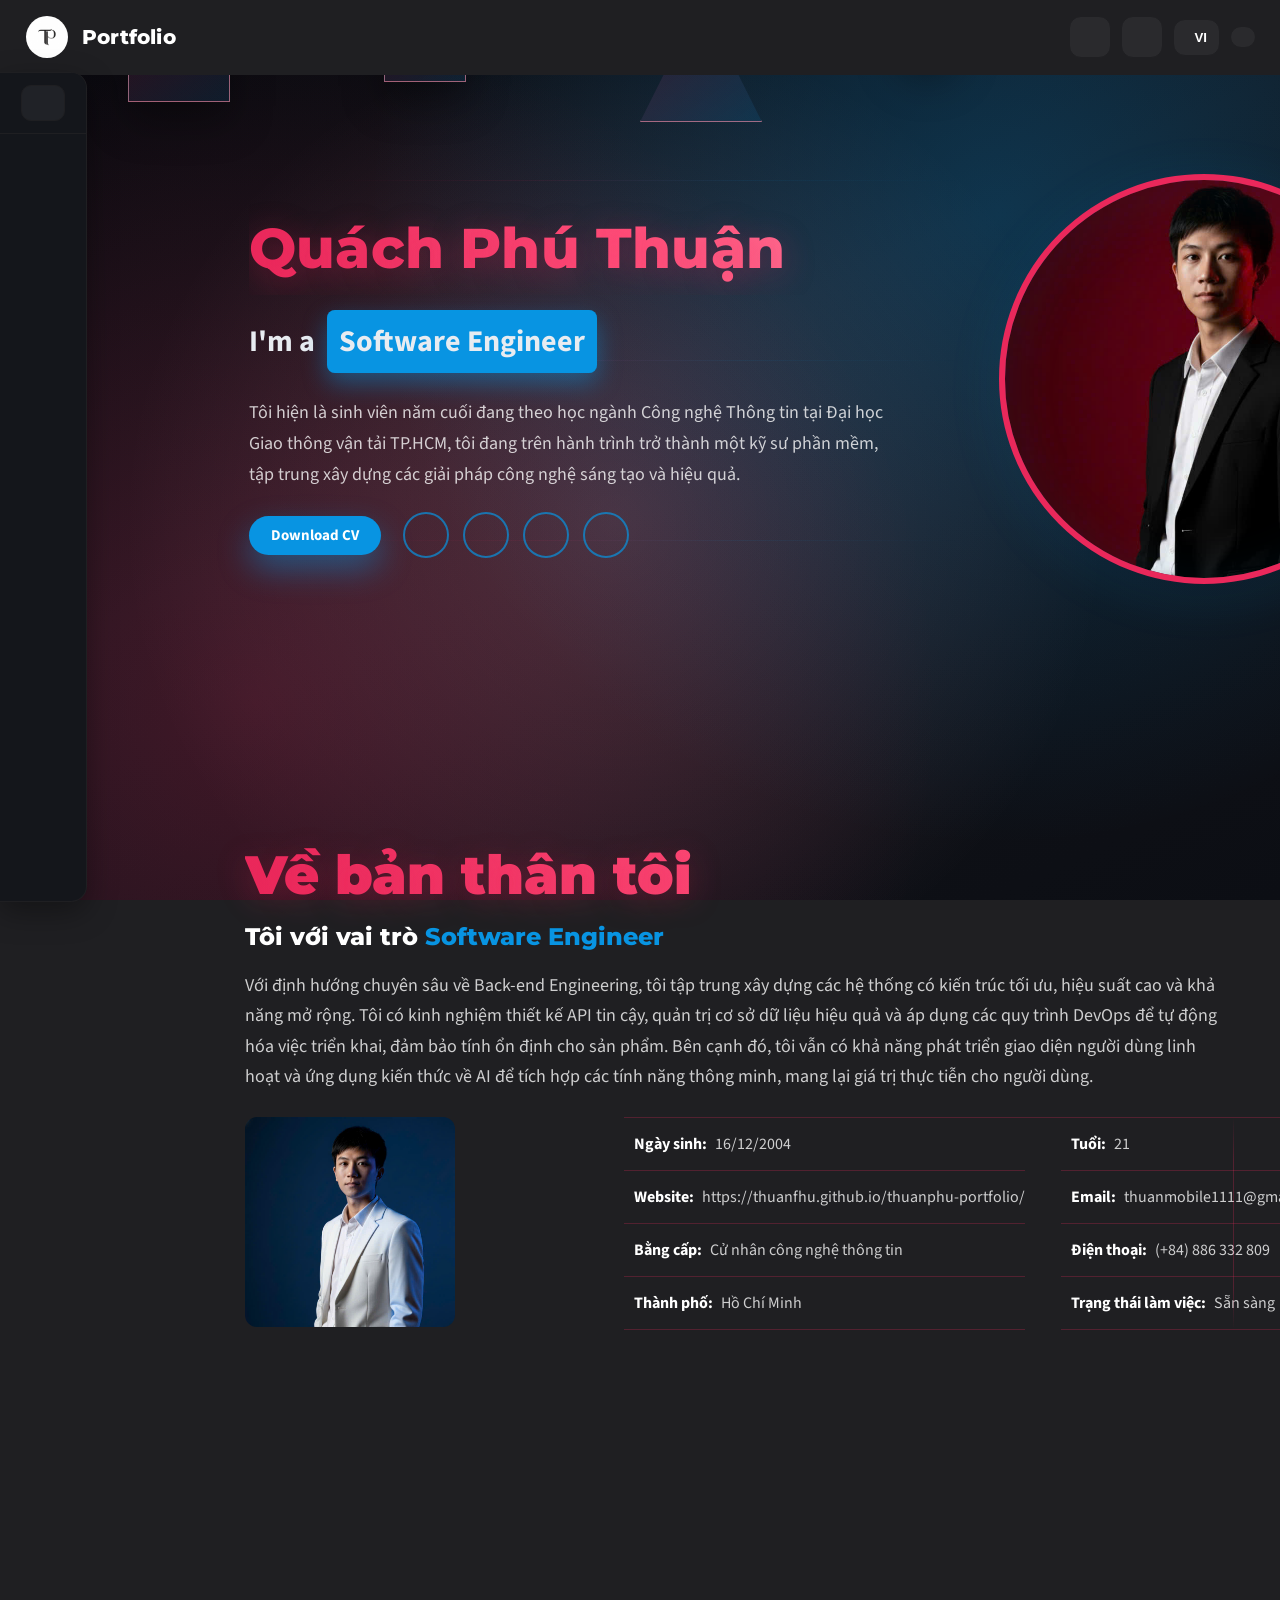
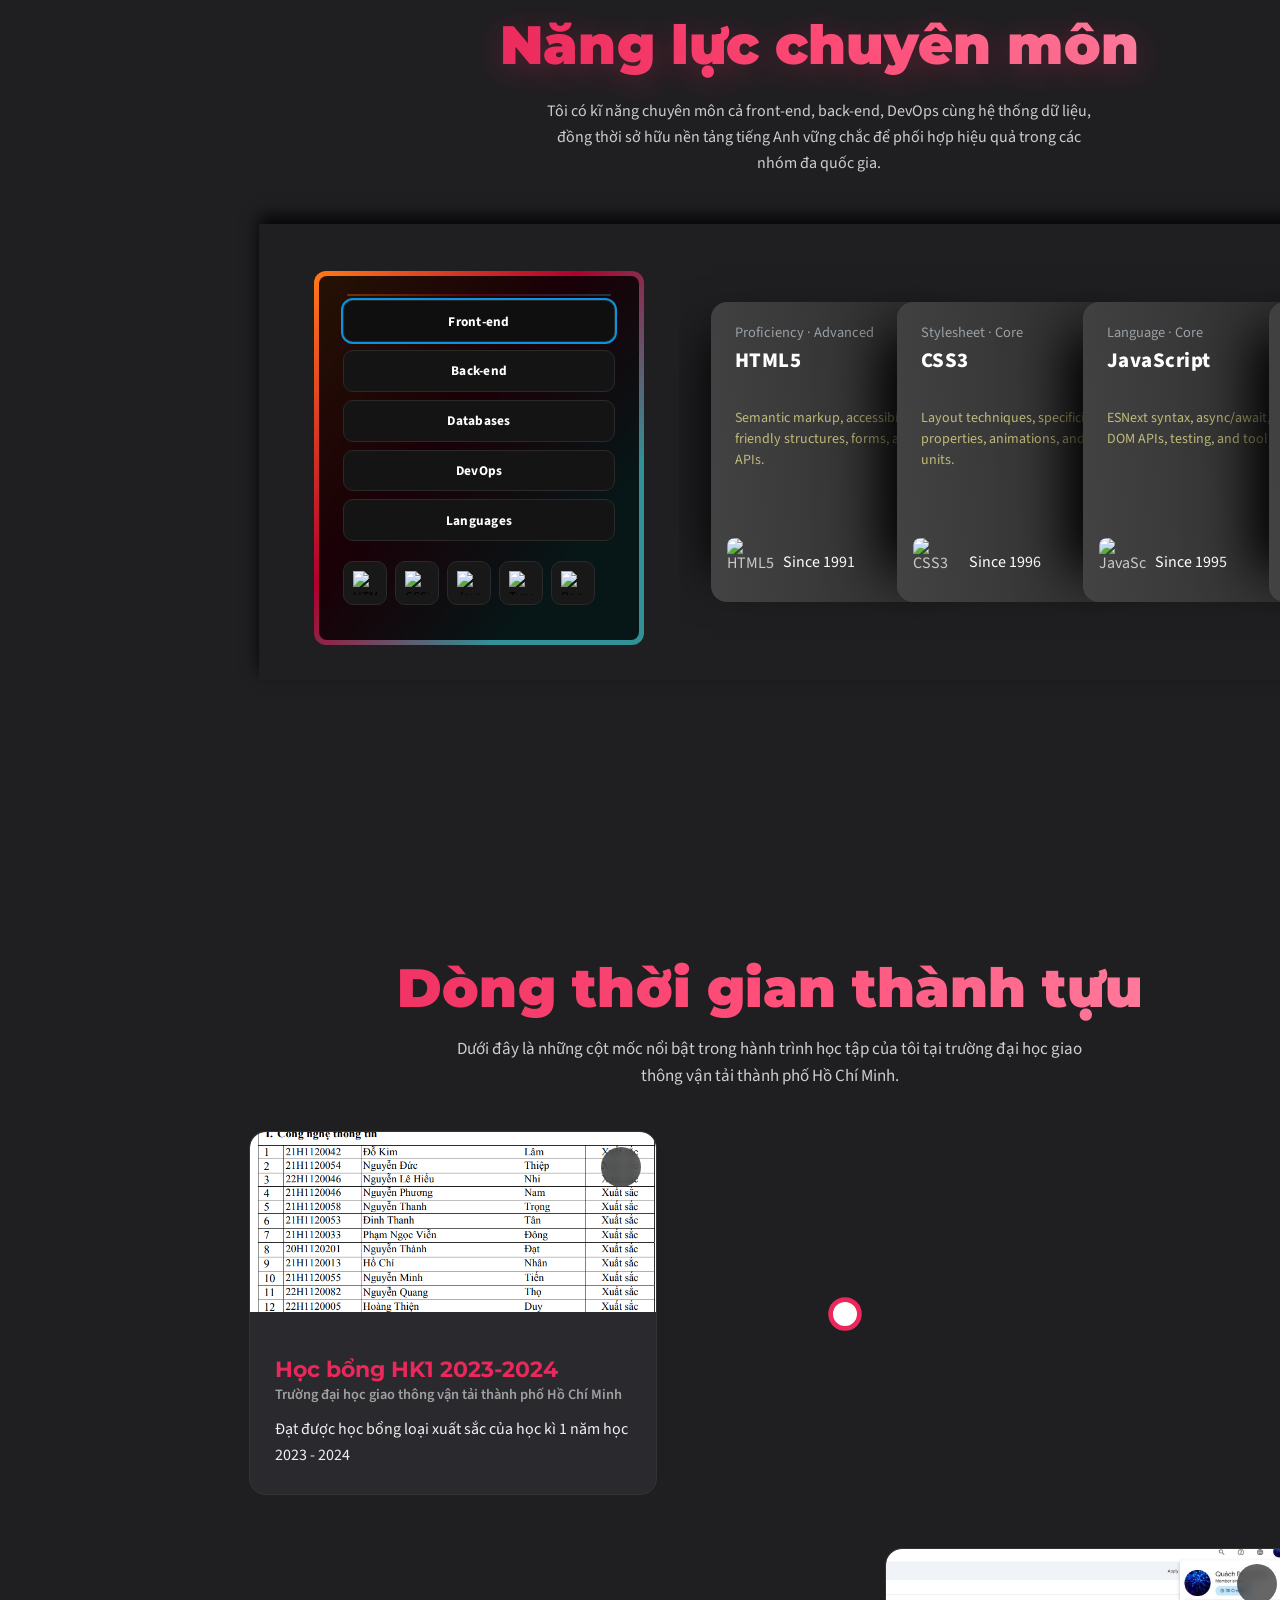
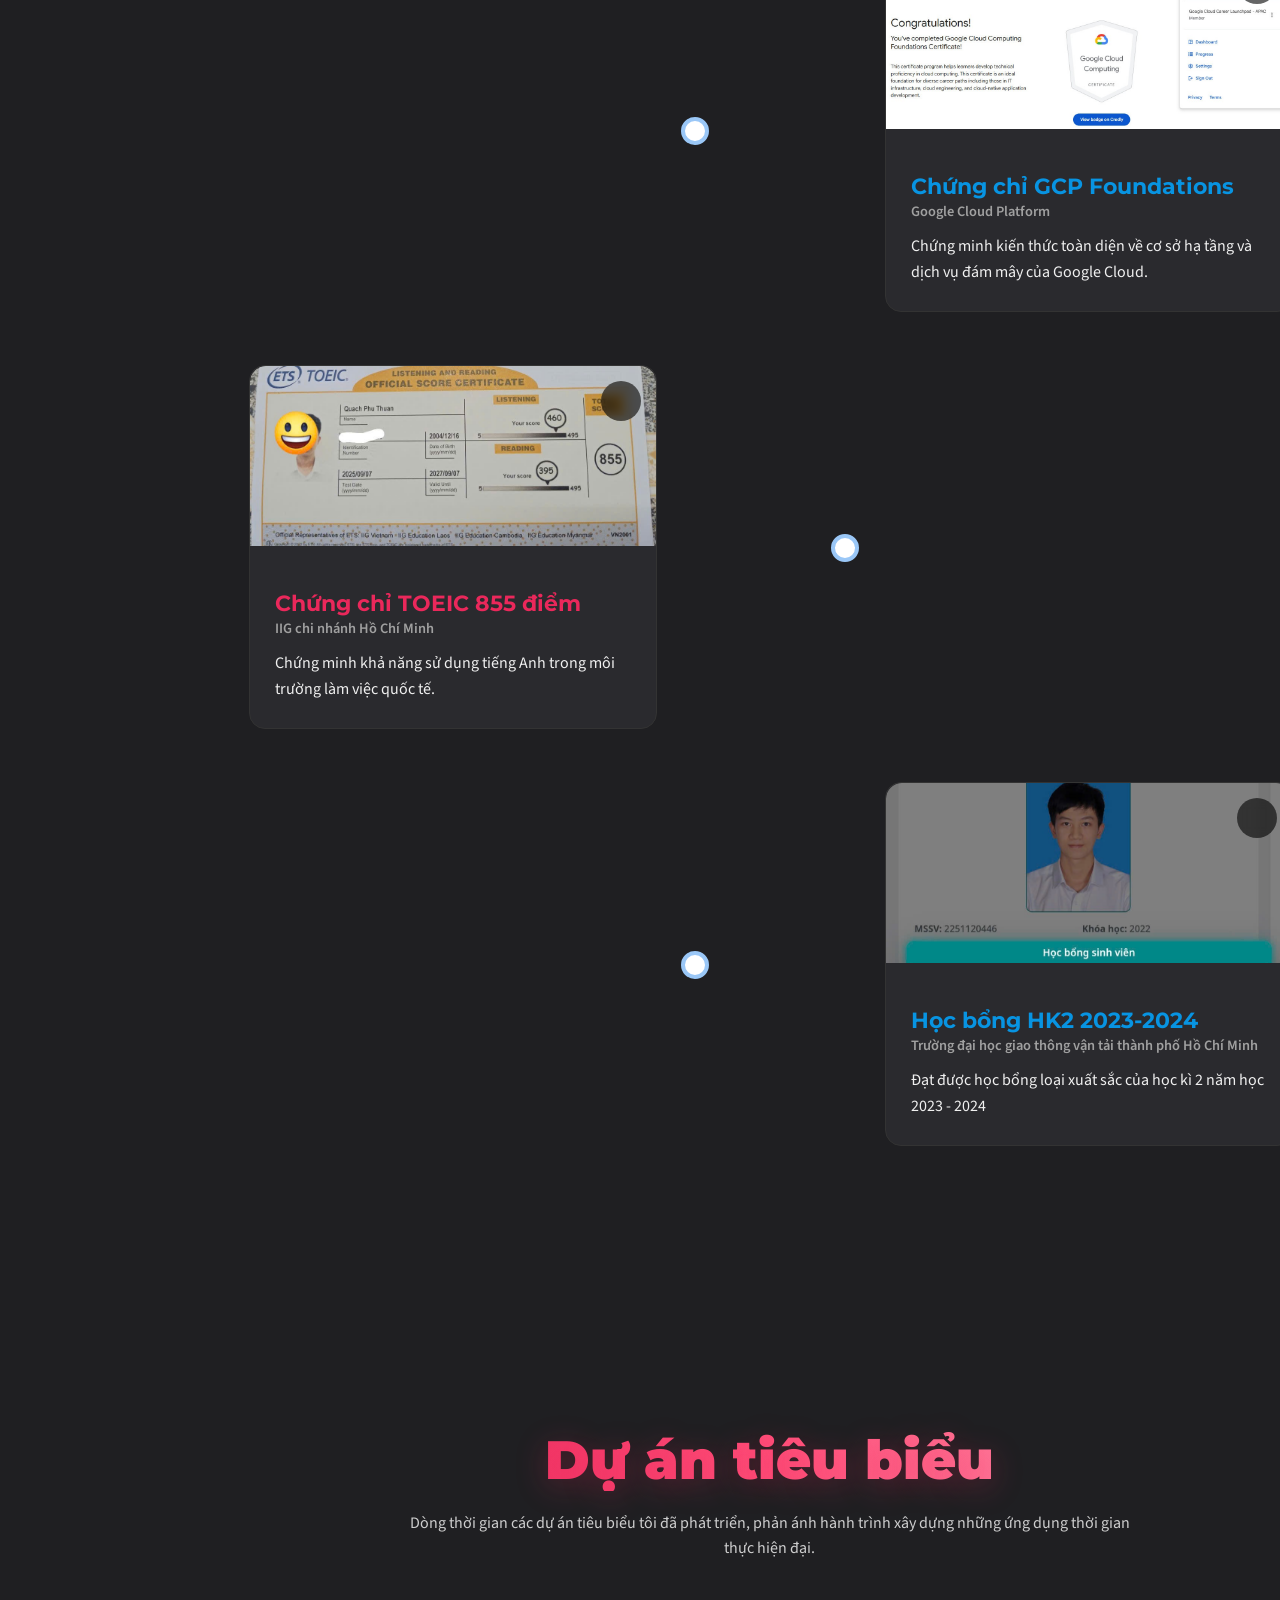
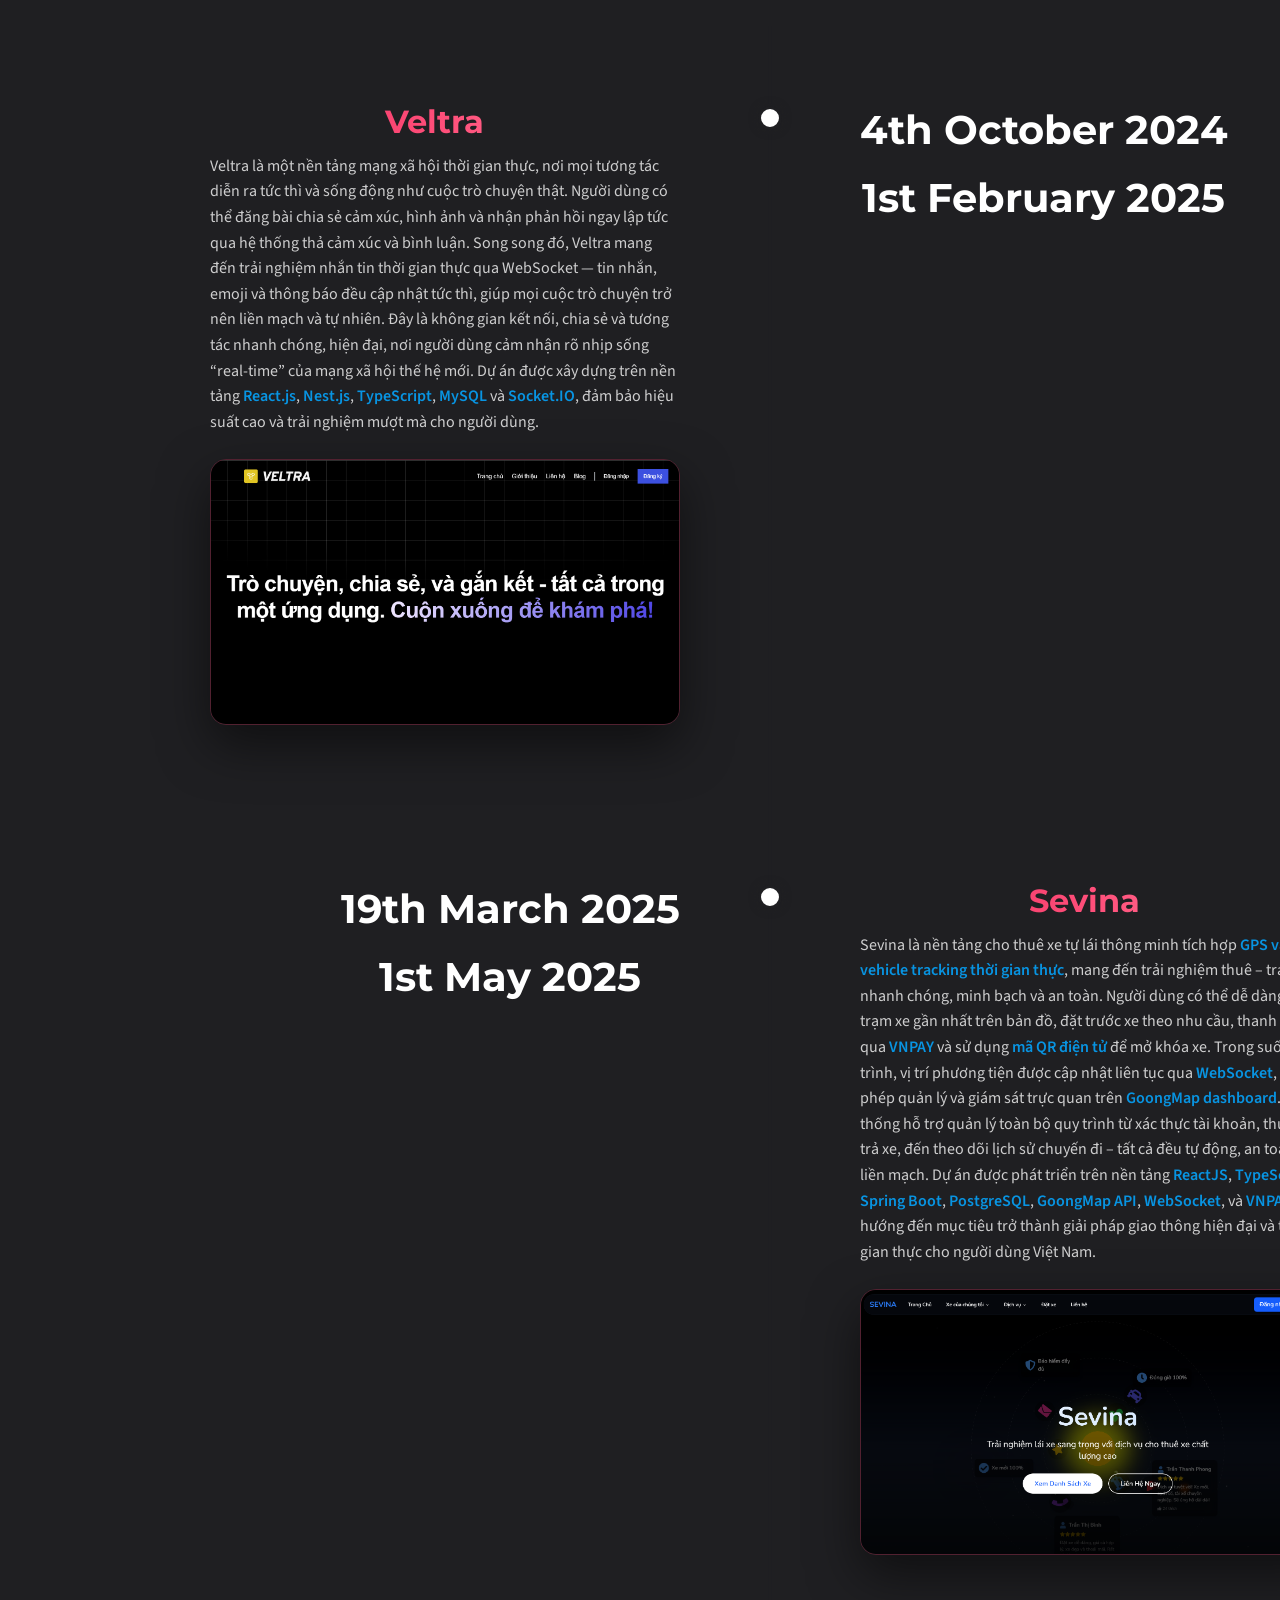
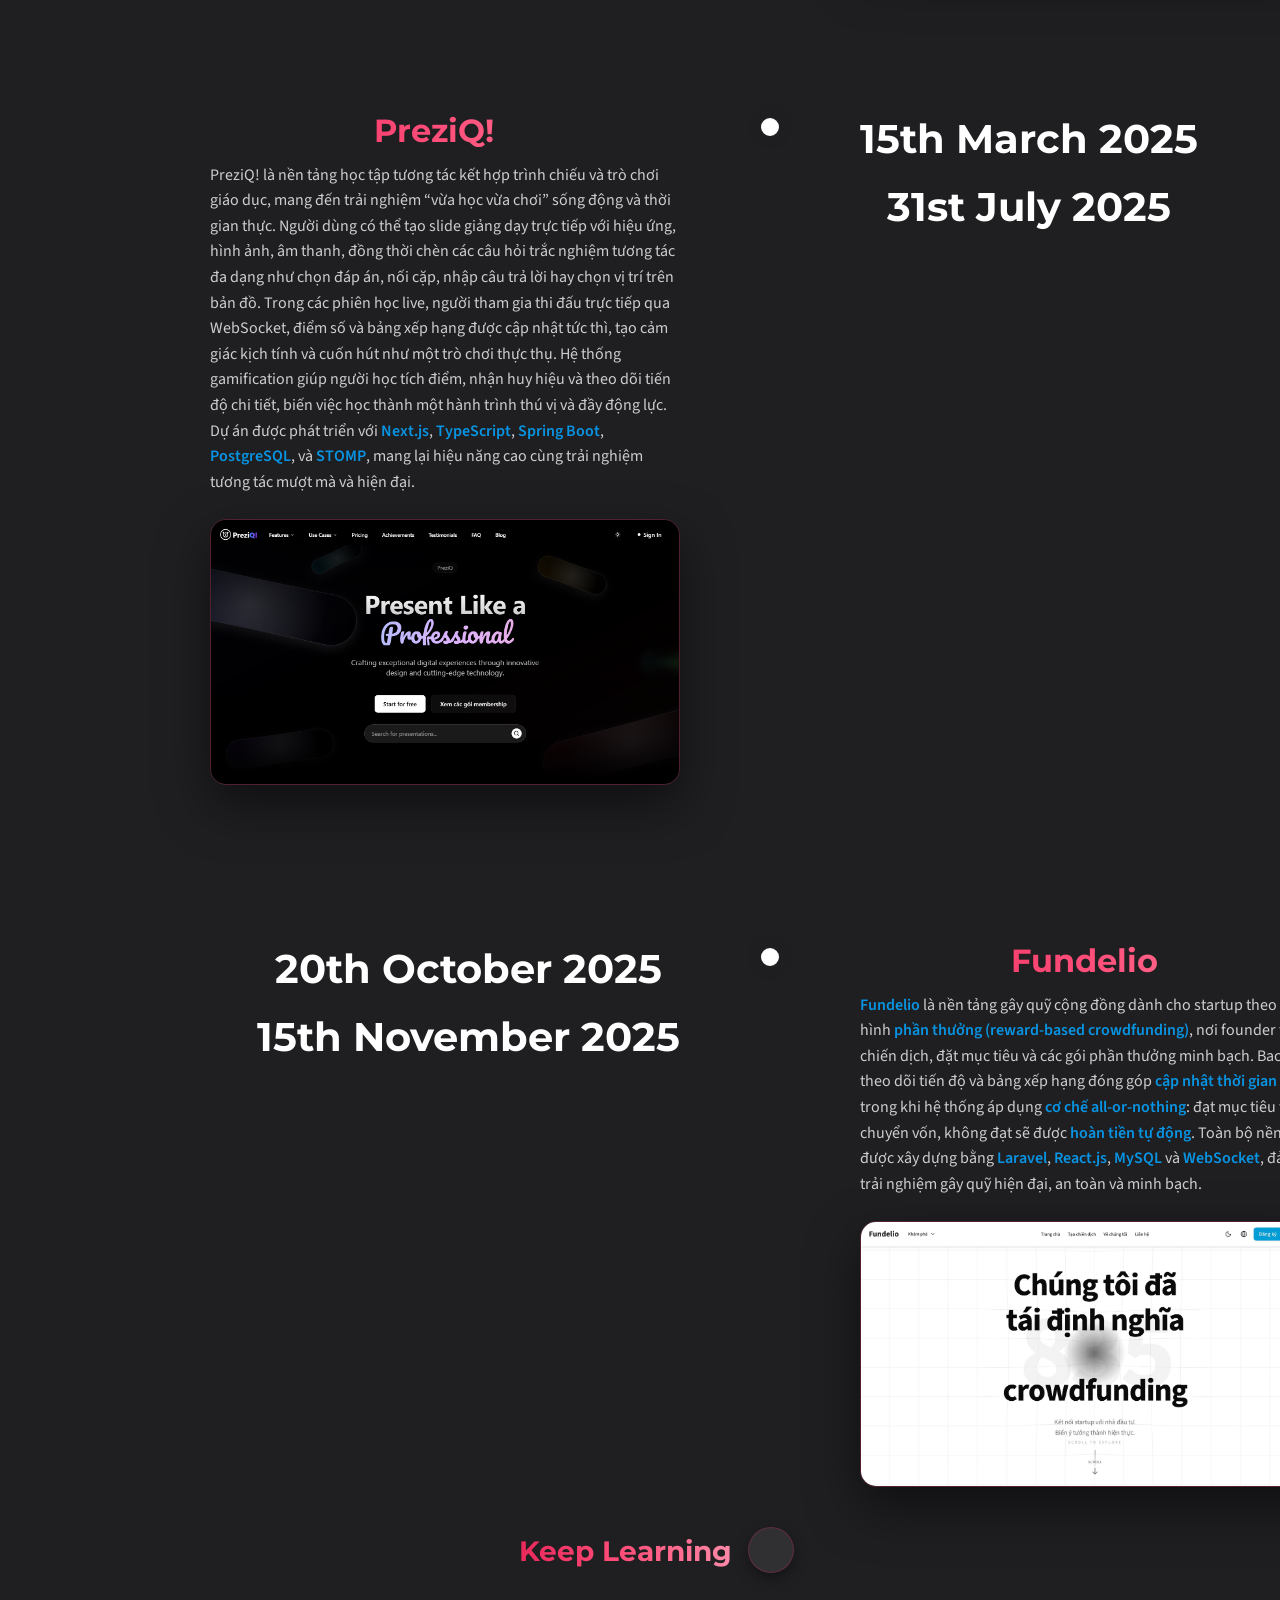
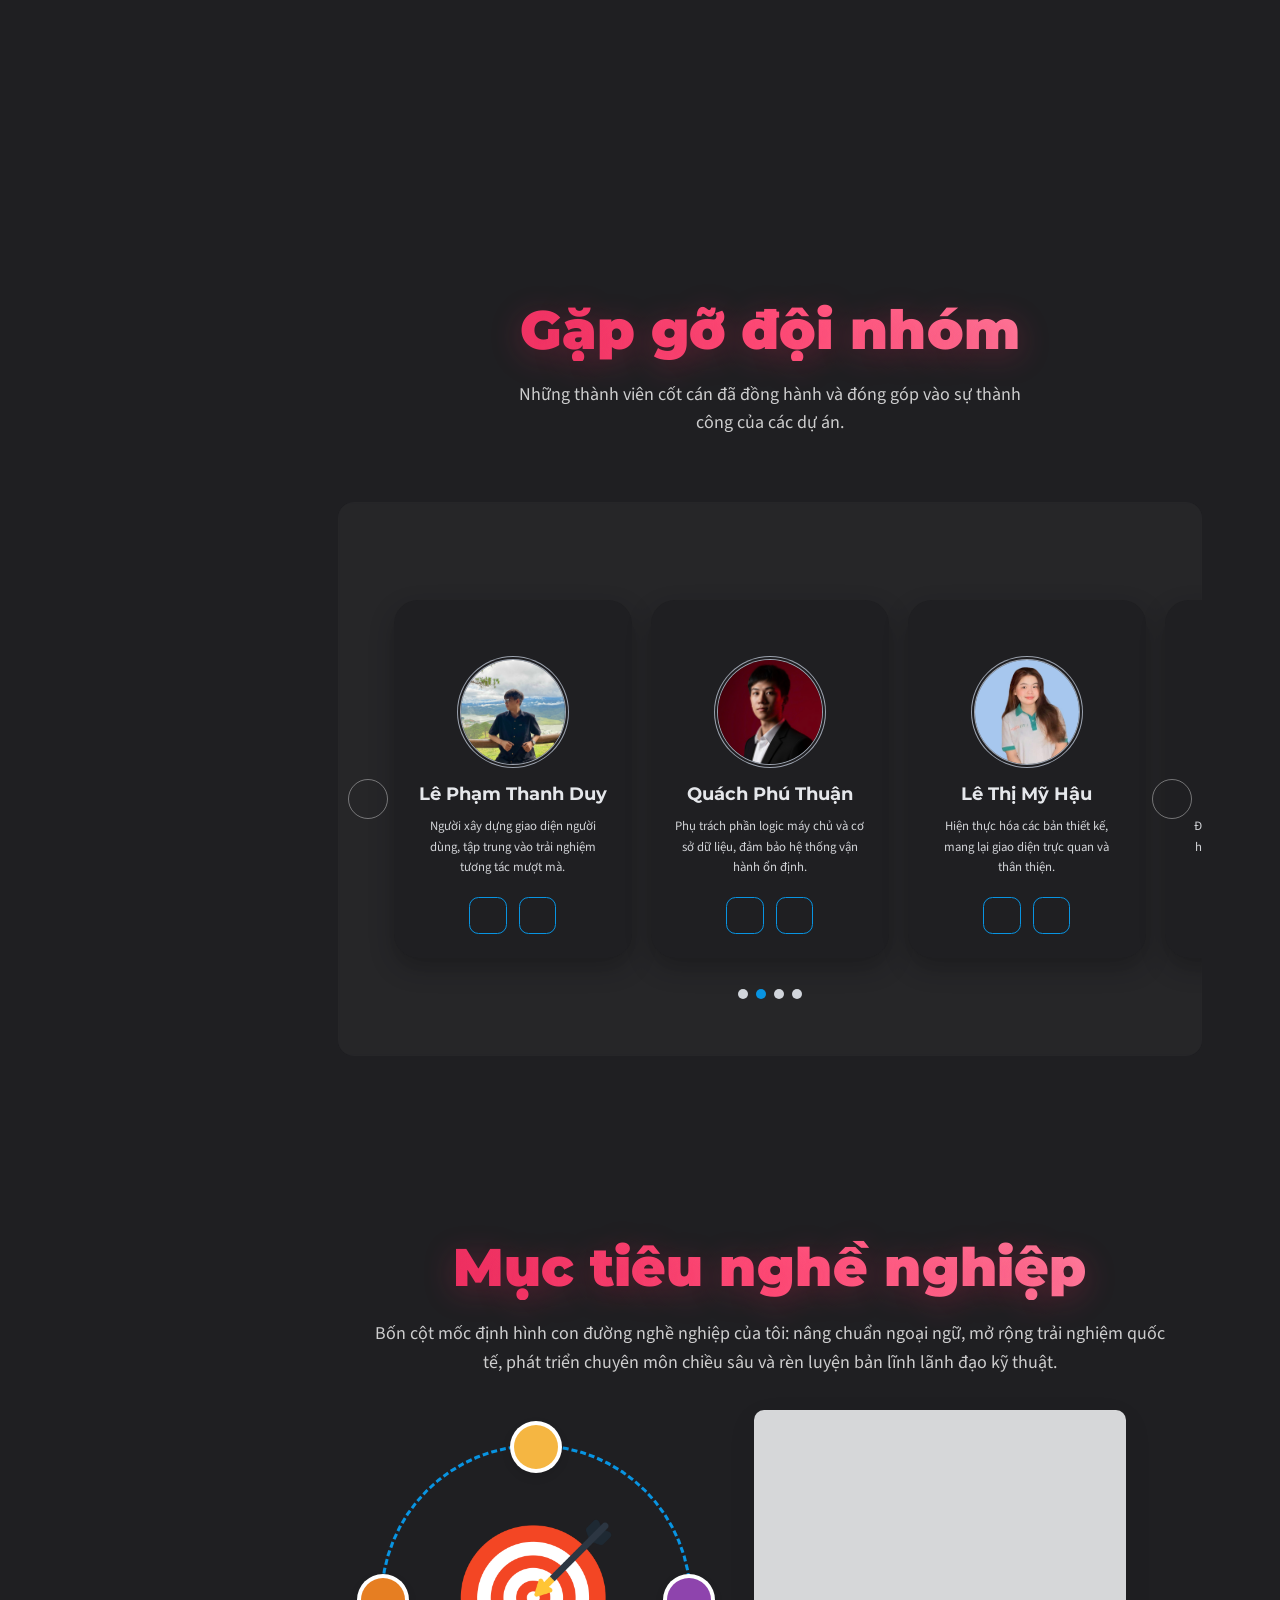
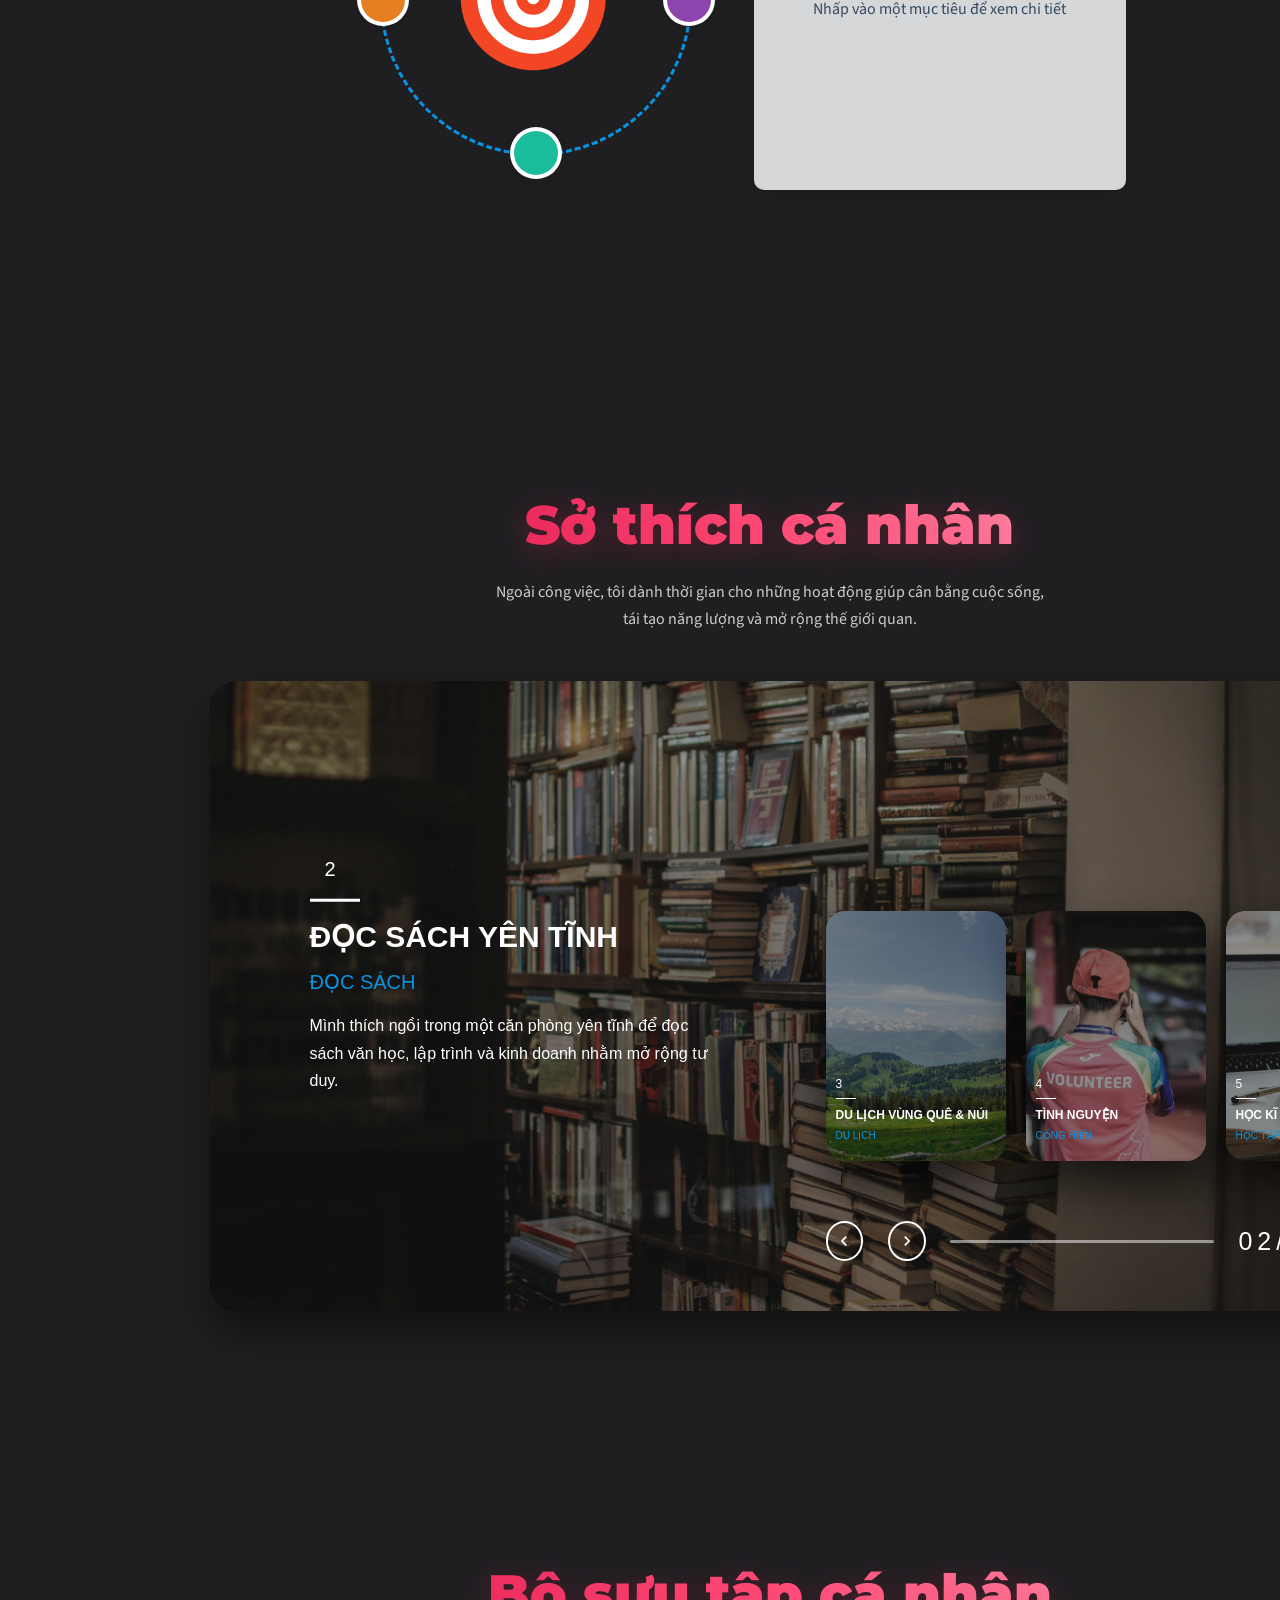
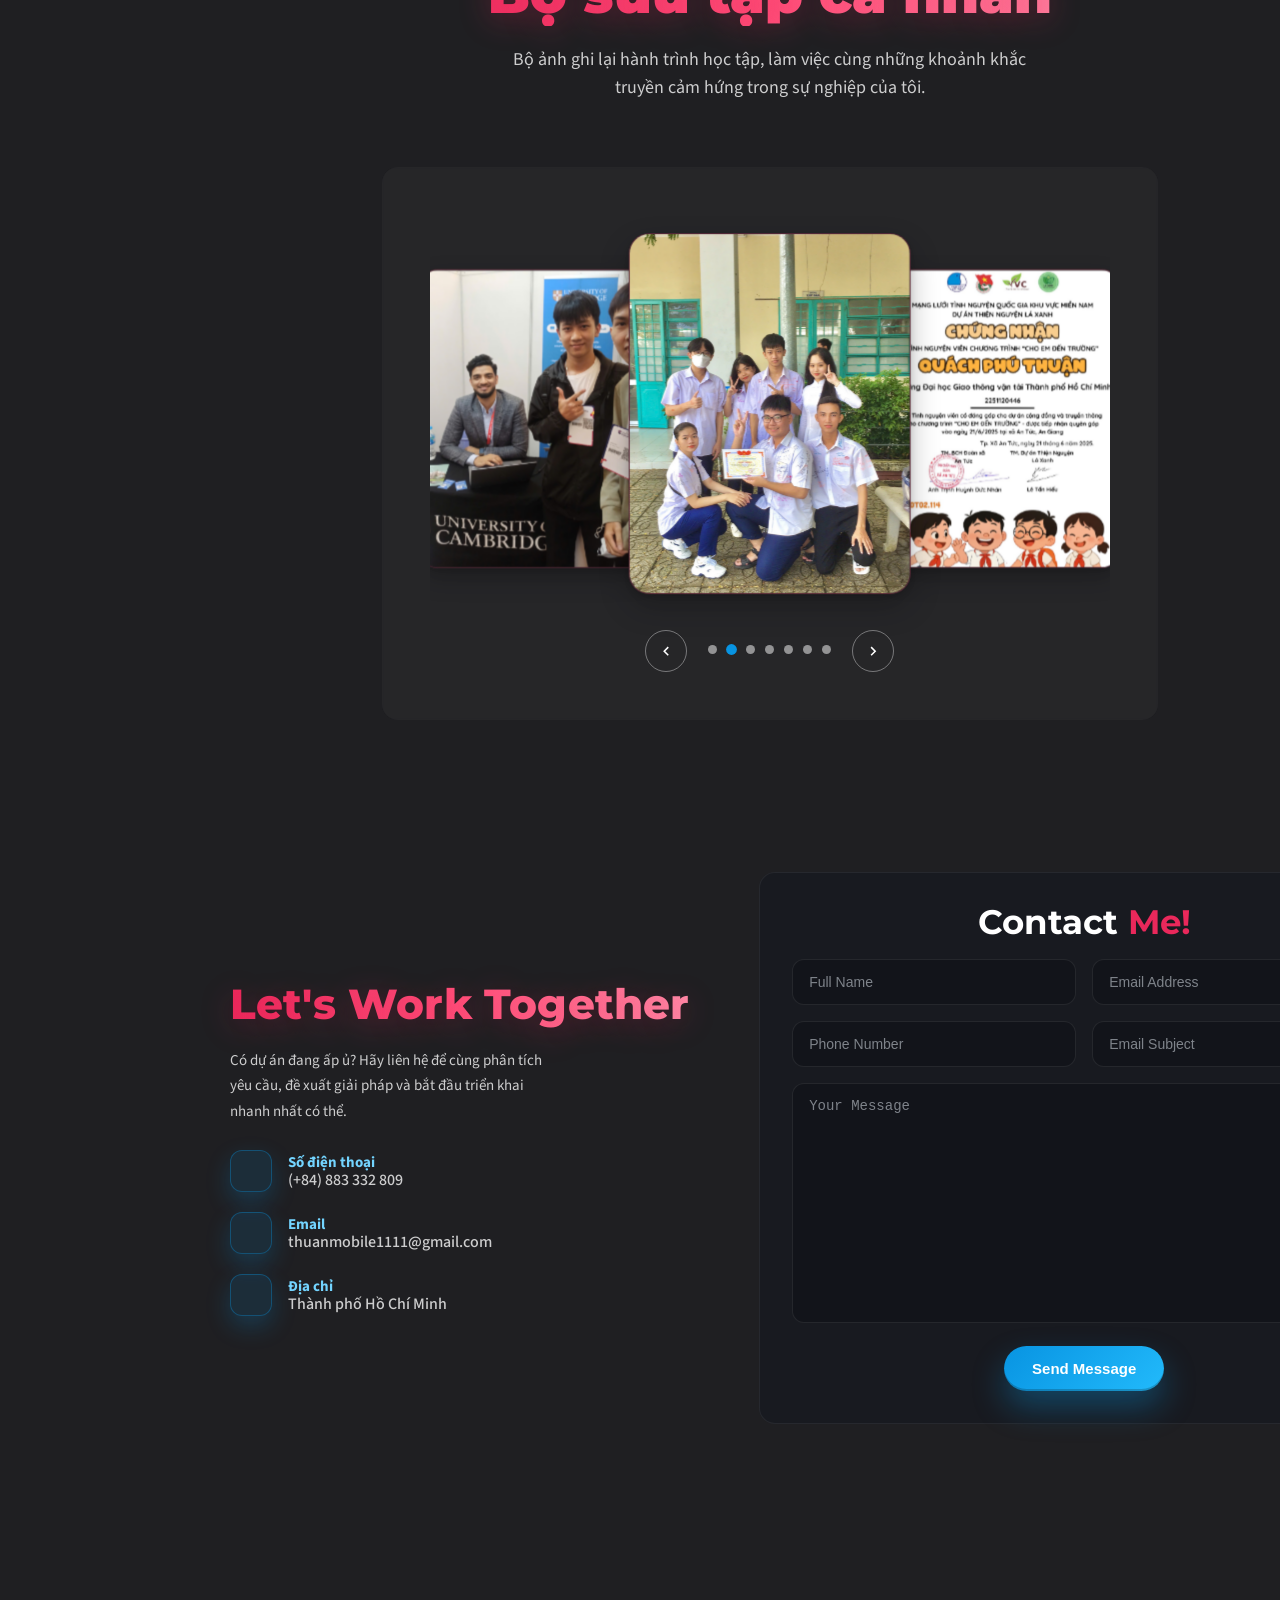
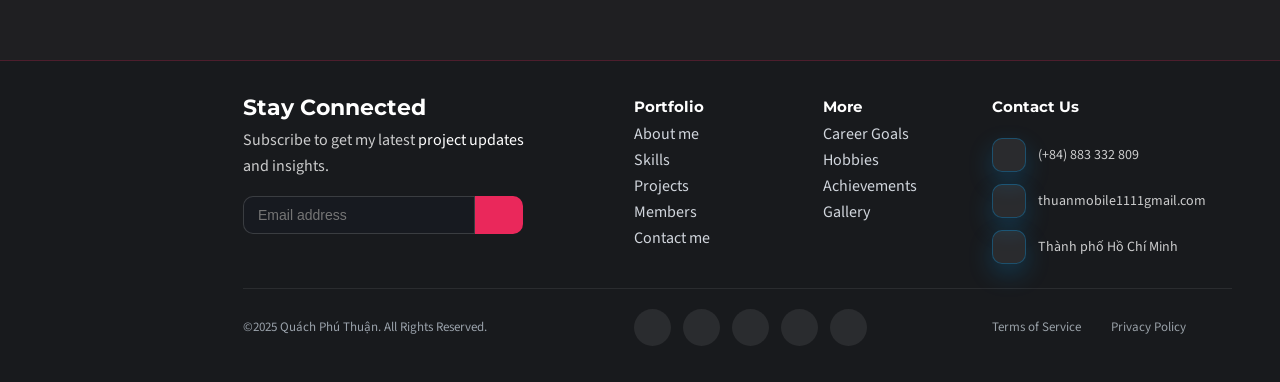
==== commit 8915bfcd: "chore: Change position section career goals and hobbies" ====
--- a/index.html
+++ b/index.html
@@ -105,16 +105,6 @@
             </a>
           </li>
           <li class="nav-item">
-            <a href="#career-goals" class="nav-link" data-label="Career Goals">
-              <i class="fas fa-bullseye nav-icon"></i><span class="nav-label">Career Goals</span>
-            </a>
-          </li>
-          <li class="nav-item">
-            <a href="#hobbies" class="nav-link" data-label="Hobbies">
-              <i class="fas fa-heart nav-icon"></i><span class="nav-label">Hobbies</span>
-            </a>
-          </li>
-          <li class="nav-item">
             <a href="#skills" class="nav-link" data-label="Skills">
               <i class="fas fa-code nav-icon"></i><span class="nav-label">Skills</span>
             </a>
@@ -135,6 +125,16 @@
             </a>
           </li>
           <li class="nav-item">
+            <a href="#career-goals" class="nav-link" data-label="Career Goals">
+              <i class="fas fa-bullseye nav-icon"></i><span class="nav-label">Career Goals</span>
+            </a>
+          </li>
+          <li class="nav-item">
+            <a href="#hobbies" class="nav-link" data-label="Hobbies">
+              <i class="fas fa-heart nav-icon"></i><span class="nav-label">Hobbies</span>
+            </a>
+          </li>
+          <li class="nav-item">
             <a href="#personal-gallery" class="nav-link" data-label="Personal Gallery">
               <i class="fas fa-images nav-icon"></i><span class="nav-label">Gallery</span>
             </a>
@@ -157,7 +157,7 @@
             I'm a <span class="banner__highlight" aria-label="Highlighted role">Software Engineer</span>
           </p>
           <p class="banner__desc">
-            Tôi hiện là sinh viên năm cuối ngành Công nghệ Thông tin tại Đại học Giao thông Vận tải TP.HCM, tôi đang trên hành trình trở thành một kỹ sư phần mềm, tập trung xây dựng các giải pháp công nghệ sáng tạo và hiệu quả.
+            Tôi hiện là sinh viên năm cuối đang theo học ngành Công nghệ Thông tin tại Đại học Giao thông vận tải TP.HCM, tôi đang trên hành trình trở thành một kỹ sư phần mềm, tập trung xây dựng các giải pháp công nghệ sáng tạo và hiệu quả.
           </p>
           <div class="banner__actions">
             <a class="banner__btn" href="./assets/images/Quach-Phu-Thuan-CV.pdf" download="Quach-Phu-Thuan-CV.pdf" aria-label="Download CV">Download CV</a>
@@ -228,6 +228,588 @@
     </section>
     <!-- /ABOUT ME -->
 
+    <!-- SKILLS -->
+    <section id="skills" class="skills" role="region" aria-labelledby="skills-heading">
+      <header class="skills__intro">
+        <h2 id="skills-heading" class="skills__heading">Năng lực chuyên môn</h2>
+        <p class="skills__description">
+          Tôi có kĩ năng chuyên môn cả front-end, back-end, DevOps cùng hệ thống dữ liệu, đồng thời sở hữu nền tảng tiếng Anh vững chắc để phối hợp hiệu quả trong các nhóm đa quốc gia.
+        </p>
+      </header>
+
+      <div class="skills__wrap">
+        <aside class="skills__panel" aria-label="Skill categories and icons">
+          <nav class="skills__tabs" role="tablist" aria-orientation="vertical">
+            <button class="skills__tab skills__tab--active" role="tab" aria-selected="true" data-target="fe"><span>Front-end</span></button>
+            <button class="skills__tab" role="tab" aria-selected="false" data-target="be"><span>Back-end</span></button>
+            <button class="skills__tab" role="tab" aria-selected="false" data-target="db"><span>Databases</span></button>
+            <button class="skills__tab" role="tab" aria-selected="false" data-target="devops"><span>DevOps</span></button>
+            <button class="skills__tab" role="tab" aria-selected="false" data-target="lang"><span>Languages</span></button>
+            <span class="skills__rail" aria-hidden="true"></span>
+          </nav>
+
+          <div class="skills__icons skills__icons--active" data-skill="fe" aria-label="Front-end">
+            <button class="skills__icon" data-tip="HTML5"><img alt="HTML5" src="https://cdn.jsdelivr.net/gh/devicons/devicon/icons/html5/html5-original.svg" /></button>
+            <button class="skills__icon" data-tip="CSS3"><img alt="CSS3" src="https://cdn.jsdelivr.net/gh/devicons/devicon/icons/css3/css3-original.svg" /></button>
+            <button class="skills__icon" data-tip="JavaScript"><img alt="JavaScript" src="https://cdn.jsdelivr.net/gh/devicons/devicon/icons/javascript/javascript-original.svg" /></button>
+            <button class="skills__icon" data-tip="TypeScript"><img alt="TypeScript" src="https://cdn.jsdelivr.net/gh/devicons/devicon/icons/typescript/typescript-original.svg" /></button>
+            <button class="skills__icon" data-tip="React"><img alt="React" src="https://cdn.jsdelivr.net/gh/devicons/devicon/icons/react/react-original.svg" /></button>
+          </div>
+
+          <div class="skills__icons" data-skill="be" hidden aria-label="Back-end">
+            <button class="skills__icon" data-tip="Java 21"><img alt="Java" src="https://cdn.jsdelivr.net/gh/devicons/devicon/icons/java/java-original.svg" /></button>
+            <button class="skills__icon" data-tip="Spring Boot"><img alt="Spring Boot" src="https://cdn.jsdelivr.net/gh/devicons/devicon/icons/spring/spring-original.svg" /></button>
+            <button class="skills__icon" data-tip="NestJS"><img alt="NestJS" src="https://cdn.worldvectorlogo.com/logos/nestjs.svg" /></button>
+            <button class="skills__icon" data-tip="Laravel"><img alt="Laravel" src="https://cdn.worldvectorlogo.com/logos/laravel-2.svg" /></button>
+            <button class="skills__icon" data-tip="Socket.IO"><img alt="Socket.IO" src="https://cdn.worldvectorlogo.com/logos/socket-io-1.svg" /></button>
+          </div>
+
+          <div class="skills__icons" data-skill="db" hidden aria-label="Databases">
+            <button class="skills__icon" data-tip="PostgreSQL"><img alt="PostgreSQL" src="https://cdn.jsdelivr.net/gh/devicons/devicon/icons/postgresql/postgresql-original.svg" /></button>
+            <button class="skills__icon" data-tip="MySQL"><img alt="MySQL" src="https://cdn.jsdelivr.net/gh/devicons/devicon/icons/mysql/mysql-original.svg" /></button>
+            <button class="skills__icon" data-tip="MongoDB"><img alt="MongoDB" src="https://cdn.jsdelivr.net/gh/devicons/devicon/icons/mongodb/mongodb-original.svg" /></button>
+            <button class="skills__icon" data-tip="Redis"><img alt="Redis" src="https://cdn.jsdelivr.net/gh/devicons/devicon/icons/redis/redis-original.svg" /></button>
+          </div>
+
+          <div class="skills__icons" data-skill="devops" hidden aria-label="DevOps">
+            <button class="skills__icon" data-tip="Docker"><img alt="Docker" src="https://cdn.jsdelivr.net/gh/devicons/devicon/icons/docker/docker-original.svg" /></button>
+            <button class="skills__icon" data-tip="GitHub Actions"><img alt="GitHub Actions" src="https://cdn.simpleicons.org/githubactions" /></button>
+            <button class="skills__icon" data-tip="AWS"><img alt="AWS" src="https://cdn.jsdelivr.net/gh/devicons/devicon/icons/amazonwebservices/amazonwebservices-plain-wordmark.svg" /></button>
+            <button class="skills__icon" data-tip="Vercel"><img alt="Vercel" src="https://cdn.jsdelivr.net/gh/devicons/devicon/icons/vercel/vercel-original.svg" /></button>
+          </div>
+
+          <div class="skills__icons" data-skill="lang" hidden aria-label="Languages">
+            <button class="skills__icon" data-tip="Vietnamese"><img alt="Vietnam flag" src="https://flagcdn.com/w80/vn.png" /></button>
+            <button class="skills__icon" data-tip="English"><img alt="United Kingdom flag" src="https://flagcdn.com/w80/gb.png" /></button>
+            <button class="skills__icon" data-tip="German"><img alt="Germany flag" src="https://flagcdn.com/w80/de.png" /></button>
+          </div>
+        </aside>
+
+        <div class="skills__grid" aria-live="polite">
+          <div class="skills__group skills__group--active" data-skill="fe">
+            <article class="skills__card" tabindex="0">
+              <p class="skills__meta"><strong>Proficiency</strong> · Advanced</p>
+              <h3 class="skills__card-title">HTML5</h3>
+              <p class="skills__card-bio">Semantic markup, accessibility, SEO-friendly structures, forms, and modern APIs.</p>
+              <footer class="skills__card-meta">
+                <img class="skills__card-logo" alt="HTML5" src="https://cdn.jsdelivr.net/gh/devicons/devicon/icons/html5/html5-original.svg" />
+                <a class="skills__since" href="#">Since 1991</a>
+              </footer>
+            </article>
+            <article class="skills__card" tabindex="0">
+              <p class="skills__meta"><strong>Stylesheet</strong> · Core</p>
+              <h3 class="skills__card-title">CSS3</h3>
+              <p class="skills__card-bio">Layout techniques, specificity, custom properties, animations, and responsive units.</p>
+              <footer class="skills__card-meta">
+                <img class="skills__card-logo" alt="CSS3" src="https://cdn.jsdelivr.net/gh/devicons/devicon/icons/css3/css3-original.svg" />
+                <a class="skills__since" href="#">Since 1996</a>
+              </footer>
+            </article>
+            <article class="skills__card" tabindex="0">
+              <p class="skills__meta"><strong>Language</strong> · Core</p>
+              <h3 class="skills__card-title">JavaScript</h3>
+              <p class="skills__card-bio">ESNext syntax, async/await, modules, DOM APIs, testing, and tooling.</p>
+              <footer class="skills__card-meta">
+                <img class="skills__card-logo" alt="JavaScript" src="https://cdn.jsdelivr.net/gh/devicons/devicon/icons/javascript/javascript-original.svg" />
+                <a class="skills__since" href="#">Since 1995</a>
+              </footer>
+            </article>
+            <article class="skills__card" tabindex="0">
+              <p class="skills__meta"><strong>Language</strong> · Strongly typed</p>
+              <h3 class="skills__card-title">TypeScript</h3>
+              <p class="skills__card-bio">Types, generics, utility types, strict mode, and DX with modern toolchains.</p>
+              <footer class="skills__card-meta">
+                <img class="skills__card-logo" alt="TypeScript" src="https://cdn.jsdelivr.net/gh/devicons/devicon/icons/typescript/typescript-original.svg" />
+                <a class="skills__since" href="#">Since 2012</a>
+              </footer>
+            </article>
+            <article class="skills__card" tabindex="0">
+              <p class="skills__meta"><strong>Framework</strong> · Primary</p>
+              <h3 class="skills__card-title">React</h3>
+              <p class="skills__card-bio">Hooks, router, component composition, performance, and testing.</p>
+              <footer class="skills__card-meta">
+                <img class="skills__card-logo" alt="React" src="https://cdn.jsdelivr.net/gh/devicons/devicon/icons/react/react-original.svg" />
+                <a class="skills__since" href="#">Since 2013</a>
+              </footer>
+            </article>
+            <article class="skills__card" tabindex="0">
+              <p class="skills__meta"><strong>State</strong> · App-level</p>
+              <h3 class="skills__card-title">Redux Toolkit</h3>
+              <p class="skills__card-bio">Slices, RTK Query basics, immer reducers, and predictable state containers.</p>
+              <footer class="skills__card-meta">
+                <img class="skills__card-logo" alt="Redux Toolkit" src="https://cdn.jsdelivr.net/gh/devicons/devicon/icons/redux/redux-original.svg" />
+                <a class="skills__since" href="#">Since 2019</a>
+              </footer>
+            </article>
+            <article class="skills__card" tabindex="0">
+              <p class="skills__meta"><strong>Server-state</strong> · Caching</p>
+              <h3 class="skills__card-title">React Query</h3>
+              <p class="skills__card-bio">Query caching, mutations, stale-time, background refetching, and optimistic updates.</p>
+              <footer class="skills__card-meta">
+                <img class="skills__card-logo" alt="React Query" src="https://cdn.simpleicons.org/reactquery" />
+                <a class="skills__since" href="#">Since 2020</a>
+              </footer>
+            </article>
+            <article class="skills__card" tabindex="0">
+              <p class="skills__meta"><strong>Utility CSS</strong> · Preferred</p>
+              <h3 class="skills__card-title">Tailwind CSS</h3>
+              <p class="skills__card-bio">Utility-first styling, design tokens, responsive breakpoints, and component patterns.</p>
+              <footer class="skills__card-meta">
+                <img class="skills__card-logo" alt="Tailwind CSS" src="https://cdn.jsdelivr.net/gh/devicons/devicon/icons/tailwindcss/tailwindcss-original.svg" />
+                <a class="skills__since" href="#">Since 2019</a>
+              </footer>
+            </article>
+          </div>
+
+          <div class="skills__group" data-skill="be" hidden>
+            <article class="skills__card" tabindex="0">
+              <p class="skills__meta"><strong>Language</strong> · LTS</p>
+              <h3 class="skills__card-title">Java 21</h3>
+              <p class="skills__card-bio">Records, sealed classes, virtual threads (Project Loom), pattern matching.</p>
+              <footer class="skills__card-meta">
+                <img class="skills__card-logo" alt="Java" src="https://cdn.jsdelivr.net/gh/devicons/devicon/icons/java/java-original.svg" />
+                <a class="skills__since" href="#">Since 2023</a>
+              </footer>
+            </article>
+
+            <article class="skills__card" tabindex="0">
+              <p class="skills__meta"><strong>Framework</strong> · Enterprise</p>
+              <h3 class="skills__card-title">Spring Boot</h3>
+              <p class="skills__card-bio">REST, configuration, testing, actuator, and production hardening.</p>
+              <footer class="skills__card-meta">
+                <img class="skills__card-logo" alt="Spring Boot" src="https://cdn.jsdelivr.net/gh/devicons/devicon/icons/spring/spring-original.svg" />
+                <a class="skills__since" href="#">Since 2014</a>
+              </footer>
+            </article>
+
+            <article class="skills__card" tabindex="0">
+              <p class="skills__meta"><strong>Security</strong> · AuthN/Z</p>
+              <h3 class="skills__card-title">Spring Security</h3>
+              <p class="skills__card-bio">JWT/OAuth2, RBAC, filters, and method-level security.</p>
+              <footer class="skills__card-meta">
+                <img class="skills__card-logo" alt="Spring Security" src="https://cdn.simpleicons.org/springsecurity" />
+                <a class="skills__since" href="#">Since 2004</a>
+              </footer>
+            </article>
+
+            <article class="skills__card" tabindex="0">
+              <p class="skills__meta"><strong>Persistence</strong> · ORM</p>
+              <h3 class="skills__card-title">Hibernate</h3>
+              <p class="skills__card-bio">Repositories, transactions, criteria, and performance tuning.</p>
+              <footer class="skills__card-meta">
+                <img class="skills__card-logo" alt="Hibernate" src="https://cdn.jsdelivr.net/gh/devicons/devicon/icons/hibernate/hibernate-original.svg" />
+                <a class="skills__since" href="#">Since 2001</a>
+              </footer>
+            </article>
+
+            <article class="skills__card" tabindex="0">
+              <p class="skills__meta"><strong>Build</strong> · Java</p>
+              <h3 class="skills__card-title">Maven</h3>
+              <p class="skills__card-bio">Multi-module builds, BOMs, profiles, and reproducible artifacts.</p>
+              <footer class="skills__card-meta">
+                <img class="skills__card-logo" alt="Maven" src="https://cdn.jsdelivr.net/gh/devicons/devicon/icons/maven/maven-original.svg" />
+                <a class="skills__since" href="#">Since 2004</a>
+              </footer>
+            </article>
+
+            <article class="skills__card" tabindex="0">
+              <p class="skills__meta"><strong>Runtime</strong> · Production</p>
+              <h3 class="skills__card-title">Node.js</h3>
+              <p class="skills__card-bio">REST APIs, streams, cluster, authentication, and scalable structuring.</p>
+              <footer class="skills__card-meta">
+                <img class="skills__card-logo" alt="Node.js" src="https://cdn.jsdelivr.net/gh/devicons/devicon/icons/nodejs/nodejs-original.svg" />
+                <a class="skills__since" href="#">Since 2009</a>
+              </footer>
+            </article>
+
+            <article class="skills__card" tabindex="0">
+              <p class="skills__meta"><strong>Framework</strong> · Scalable</p>
+              <h3 class="skills__card-title">NestJS</h3>
+              <p class="skills__card-bio">Modular architecture, validation pipes, guards, and CQRS basics.</p>
+              <footer class="skills__card-meta">
+                <img class="skills__card-logo" alt="NestJS" src="https://cdn.worldvectorlogo.com/logos/nestjs.svg" />
+                <a class="skills__since" href="#">Since 2017</a>
+              </footer>
+            </article>
+
+            <article class="skills__card" tabindex="0">
+              <p class="skills__meta"><strong>Realtime</strong> · WebSocket</p>
+              <h3 class="skills__card-title">Socket.IO</h3>
+              <p class="skills__card-bio">Namespaces, rooms, acknowledgements, fallbacks, and scaling.</p>
+              <footer class="skills__card-meta">
+                <img class="skills__card-logo" alt="Socket.IO" src="https://cdn.worldvectorlogo.com/logos/socket-io-1.svg" />
+                <a class="skills__since" href="#">Since 2014</a>
+              </footer>
+            </article>
+
+            <article class="skills__card" tabindex="0">
+              <p class="skills__meta"><strong>Language</strong> · Server-side</p>
+              <h3 class="skills__card-title">PHP</h3>
+              <p class="skills__card-bio">PHP for web applications and APIs — widely used for fast server-side development and CMS integrations.</p>
+              <footer class="skills__card-meta">
+                <img class="skills__card-logo" alt="PHP" src="https://cdn.jsdelivr.net/gh/devicons/devicon/icons/php/php-original.svg" />
+                <a class="skills__since" href="#">Since 1995</a>
+              </footer>
+            </article>
+
+            <article class="skills__card" tabindex="0">
+              <p class="skills__meta"><strong>Framework</strong> · MVC</p>
+              <h3 class="skills__card-title">Laravel</h3>
+              <p class="skills__card-bio">Elegant syntax, Eloquent ORM, routing, queues and testing — great for modern PHP applications.</p>
+              <footer class="skills__card-meta">
+                <img class="skills__card-logo" alt="Laravel" src="https://cdn.worldvectorlogo.com/logos/laravel-2.svg" />
+                <a class="skills__since" href="#">Since 2011</a>
+              </footer>
+            </article>
+          </div>
+
+          <div class="skills__group" data-skill="db" hidden>
+            <article class="skills__card" tabindex="0">
+              <p class="skills__meta"><strong>SQL</strong> · Prod-ready</p>
+              <h3 class="skills__card-title">PostgreSQL</h3>
+              <p class="skills__card-bio">Schema design, indexes, CTEs, window functions, transactions, and EXPLAIN plans.</p>
+              <footer class="skills__card-meta">
+                <img class="skills__card-logo" alt="PostgreSQL" src="https://cdn.jsdelivr.net/gh/devicons/devicon/icons/postgresql/postgresql-original.svg" />
+                <a class="skills__since" href="#">Since 1997</a>
+              </footer>
+            </article>
+            <article class="skills__card" tabindex="0">
+              <p class="skills__meta"><strong>SQL</strong> · Familiar</p>
+              <h3 class="skills__card-title">MySQL</h3>
+              <p class="skills__card-bio">InnoDB basics, replication concepts, query tuning, and ORM best practices.</p>
+              <footer class="skills__card-meta">
+                <img class="skills__card-logo" alt="MySQL" src="https://cdn.jsdelivr.net/gh/devicons/devicon/icons/mysql/mysql-original.svg" />
+                <a class="skills__since" href="#">Since 1995</a>
+              </footer>
+            </article>
+            <article class="skills__card" tabindex="0">
+              <p class="skills__meta"><strong>NoSQL</strong> · Document</p>
+              <h3 class="skills__card-title">MongoDB</h3>
+              <p class="skills__card-bio">Aggregation pipelines, schema design patterns, and operational considerations.</p>
+              <footer class="skills__card-meta">
+                <img class="skills__card-logo" alt="MongoDB" src="https://cdn.jsdelivr.net/gh/devicons/devicon/icons/mongodb/mongodb-original.svg" />
+                <a class="skills__since" href="#">Since 2009</a>
+              </footer>
+            </article>
+            <article class="skills__card" tabindex="0">
+              <p class="skills__meta"><strong>Cache</strong> · In-memory</p>
+              <h3 class="skills__card-title">Redis</h3>
+              <p class="skills__card-bio">Caching strategies, pub/sub, rate-limiting counters, and job queues.</p>
+              <footer class="skills__card-meta">
+                <img class="skills__card-logo" alt="Redis" src="https://cdn.jsdelivr.net/gh/devicons/devicon/icons/redis/redis-original.svg" />
+                <a class="skills__since" href="#">Since 2009</a>
+              </footer>
+            </article>
+          </div>
+
+          <div class="skills__group" data-skill="devops" hidden>
+            <article class="skills__card" tabindex="0">
+              <p class="skills__meta"><strong>Container</strong> · Daily driver</p>
+              <h3 class="skills__card-title">Docker</h3>
+              <p class="skills__card-bio">Multi-stage builds, Compose, image optimization, and environment parity.</p>
+              <footer class="skills__card-meta">
+                <img class="skills__card-logo" alt="Docker" src="https://cdn.jsdelivr.net/gh/devicons/devicon/icons/docker/docker-original.svg" />
+                <a class="skills__since" href="#">Since 2013</a>
+              </footer>
+            </article>
+            <article class="skills__card" tabindex="0">
+              <p class="skills__meta"><strong>CI/CD</strong> · Pipelines</p>
+              <h3 class="skills__card-title">GitHub Actions</h3>
+              <p class="skills__card-bio">Build, test, deploy workflows with caching, matrix builds, and secrets hygiene.</p>
+              <footer class="skills__card-meta">
+                <img class="skills__card-logo" alt="GitHub Actions" src="https://cdn.simpleicons.org/githubactions" />
+                <a class="skills__since" href="#">Since 2019</a>
+              </footer>
+            </article>
+            <article class="skills__card" tabindex="0">
+              <p class="skills__meta"><strong>Cloud</strong> · Compute</p>
+              <h3 class="skills__card-title">AWS EC2</h3>
+              <p class="skills__card-bio">VM provisioning, security groups, images, and autoscaling basics.</p>
+              <footer class="skills__card-meta">
+                <img class="skills__card-logo" alt="AWS EC2" src="https://cdn.jsdelivr.net/gh/devicons/devicon/icons/amazonwebservices/amazonwebservices-plain-wordmark.svg" />
+                <a class="skills__since" href="#">Since 2008</a>
+              </footer>
+            </article>
+            <article class="skills__card" tabindex="0">
+              <p class="skills__meta"><strong>Cloud</strong> · Storage</p>
+              <h3 class="skills__card-title">AWS S3</h3>
+              <p class="skills__card-bio">Buckets, object lifecycles, policies, static hosting, and CDN basics.</p>
+              <footer class="skills__card-meta">
+                <img class="skills__card-logo" alt="AWS S3" src="https://cdn.worldvectorlogo.com/logos/amazon-s3.svg" />
+                <a class="skills__since" href="#">Since 2006</a>
+              </footer>
+            </article>
+            <article class="skills__card" tabindex="0">
+              <p class="skills__meta"><strong>Edge</strong> · Deploy</p>
+              <h3 class="skills__card-title">Vercel</h3>
+              <p class="skills__card-bio">Preview deployments, serverless functions, and static asset optimization.</p>
+              <footer class="skills__card-meta">
+                <img class="skills__card-logo" alt="Vercel" src="https://cdn.jsdelivr.net/gh/devicons/devicon/icons/vercel/vercel-original.svg" />
+                <a class="skills__since" href="#">Since 2020</a>
+              </footer>
+            </article>
+          </div>
+
+          <div class="skills__group" data-skill="lang" hidden>
+            <article class="skills__card" tabindex="0">
+              <p class="skills__meta"><strong>Ngôn ngữ</strong> · Hàng ngày</p>
+              <h3 class="skills__card-title">Tiếng Việt</h3>
+              <p class="skills__card-bio">Tiếng mẹ đẻ — thành thạo cả trong giao tiếp đời thường và văn phong chuyên nghiệp, sử dụng linh hoạt khi soạn thảo, trình bày và thương thảo trong môi trường công việc.</p>
+              <footer class="skills__card-meta">
+                <img class="skills__card-logo" alt="Vietnam flag" src="https://flagcdn.com/w80/vn.png" />
+                <a class="skills__since" href="#">Ngôn ngữ gốc</a>
+              </footer>
+            </article>
+
+            <article class="skills__card" tabindex="0">
+              <p class="skills__meta"><strong>Ngôn ngữ</strong> · Kỹ năng chuyên ngành</p>
+              <h3 class="skills__card-title">Tiếng Anh</h3>
+              <p class="skills__card-bio">Hỗ trợ đọc hiểu tài liệu chuyên ngành, trao đổi kỹ thuật với đồng nghiệp quốc tế và tham gia các buổi họp/đào tạo bằng tiếng Anh một cách hiệu quả.</p>
+              <footer class="skills__card-meta">
+                <img class="skills__card-logo" alt="UK flag" src="https://flagcdn.com/w80/gb.png" />
+                <a class="skills__since" href="#">Đang hoàn thiện</a>
+              </footer>
+            </article>
+
+            <article class="skills__card" tabindex="0">
+              <p class="skills__meta"><strong>Ngôn ngữ</strong> · Hướng tới du học</p>
+              <h3 class="skills__card-title">Tiếng Đức</h3>
+              <p class="skills__card-bio">Đang học để chuẩn bị du học và hoà nhập cuộc sống, học tập & làm việc tại Đức — hướng tới khả năng giao tiếp học thuật và môi trường nghề nghiệp bản địa.</p>
+              <footer class="skills__card-meta">
+                <img class="skills__card-logo" alt="Germany flag" src="https://flagcdn.com/w80/de.png" />
+                <a class="skills__since" href="#">Đang học</a>
+              </footer>
+            </article>
+          </div>
+        </div>
+      </div>
+    </section>
+    <!-- /SKILLS -->
+
+    <!-- ACHIEVEMENTS -->
+    <section id="achievements" class="achievements" role="region" aria-labelledby="achievements-title">
+      <div class="achievements__container">
+        <h2 id="achievements-title" class="main-title">Dòng thời gian thành tựu</h2>
+        <p class="achievements__subtitle">
+          Dưới đây là những cột mốc nổi bật trong hành trình học tập của tôi tại trường đại học giao thông vận tải thành phố Hồ Chí Minh.
+        </p>
+
+        <div class="timeline-container">
+          <div class="timeline-grid" id="timeline-desktop-content"></div>
+          <div class="timeline-svg-wrapper" aria-hidden="true">
+            <svg class="timeline-svg" aria-hidden="true">
+              <path id="timeline-path" d=""></path>
+            </svg>
+            <div id="timeline-nodes-container"></div>
+          </div>
+        </div>
+
+        <div class="timeline-list-mobile" id="timeline-mobile-content"></div>
+      </div>
+
+      <div id="imageModal" class="modal" aria-hidden="true" role="dialog">
+        <span class="close-btn" role="button" aria-label="Close preview">&times;</span>
+        <img class="modal-content" id="modalImage" alt="Achievement preview">
+      </div>
+    </section>
+    <!-- /ACHIEVEMENTS -->
+
+    <!-- PROJECTS -->
+    <section id="projects" class="projects" aria-labelledby="projects-title">
+      <div class="projects__container">
+        <header class="projects__header">
+          <h2 id="projects-title" class="projects__title">Dự án tiêu biểu</h2>
+          <p class="projects__desc">
+            Dòng thời gian các dự án tiêu biểu tôi đã phát triển, phản ánh hành trình xây dựng những ứng dụng thời gian thực hiện đại.
+          </p>
+        </header>
+
+        <div class="projects__timeline">
+          <div class="projects__progress">
+            <div class="projects__progress-bar"></div>
+          </div>
+
+          <!-- Project Item 1: Veltra -->
+          <article class="projects__item">
+            <div class="projects__item-left">
+              <time class="projects__date" datetime="2024-10-04/2025-02-01">
+                <span class="projects__date-start">4th October 2024</span>
+                <i class="fa-solid fa-arrow-down-long projects__date-sep" aria-hidden="true"></i>
+                <span class="projects__date-end">1st February 2025</span>
+              </time>
+            </div>
+            <div class="projects__item-center">
+              <div class="projects__item-circle"></div>
+            </div>
+            <div class="projects__item-right">
+              <div class="projects__content">
+                <h3 class="projects__name">
+                  Veltra
+                  <a class="projects__github-icon" href="https://github.com/thuanfhu/Veltra-backend-nestjs" target="_blank" rel="noopener" aria-label="Mở repository Veltra">
+                    <i class="fa-brands fa-github"></i>
+                  </a>
+                </h3>
+                <p class="projects__description">
+                  Veltra là một nền tảng mạng xã hội thời gian thực, nơi mọi tương tác diễn ra tức thì và sống động như cuộc trò chuyện thật. Người dùng có thể đăng bài chia sẻ cảm xúc, hình ảnh và nhận phản hồi ngay lập tức qua hệ thống thả cảm xúc và bình luận. Song song đó, Veltra mang đến trải nghiệm nhắn tin thời gian thực qua WebSocket — tin nhắn, emoji và thông báo đều cập nhật tức thì, giúp mọi cuộc trò chuyện trở nên liền mạch và tự nhiên. Đây là không gian kết nối, chia sẻ và tương tác nhanh chóng, hiện đại, nơi người dùng cảm nhận rõ nhịp sống “real-time” của mạng xã hội thế hệ mới. Dự án được xây dựng trên nền tảng <strong>React.js</strong>, <strong>Nest.js</strong>, <strong>TypeScript</strong>, <strong>MySQL</strong> và <strong>Socket.IO</strong>, đảm bảo hiệu suất cao và trải nghiệm mượt mà cho người dùng.
+                </p>
+              </div>
+              <figure class="projects__image-wrapper">
+                <img src="./assets/images/projects/project_veltra.png" loading="lazy" alt="Veltra Project" />
+              </figure>
+            </div>
+          </article>
+
+          <!-- Project Item 2: Sevina -->
+          <article class="projects__item">
+            <div class="projects__item-left">
+              <time class="projects__date" datetime="2025-03-19/2025-05-01">
+                <span class="projects__date-start">19th March 2025</span>
+                <i class="fa-solid fa-arrow-down-long projects__date-sep" aria-hidden="true"></i>
+                <span class="projects__date-end">1st May 2025</span>
+              </time>
+            </div>
+            <div class="projects__item-center">
+              <div class="projects__item-circle"></div>
+            </div>
+            <div class="projects__item-right">
+              <div class="projects__content">
+                <h3 class="projects__name">
+                  Sevina
+                  <a class="projects__github-icon" href="https://github.com/thuanfhu/Sevina-backend-spring-boot" target="_blank" rel="noopener" aria-label="Mở repository Sevina">
+                    <i class="fa-brands fa-github"></i>
+                  </a>
+                </h3>
+                <p class="projects__description">
+                  Sevina là nền tảng cho thuê xe tự lái thông minh tích hợp <strong>GPS và vehicle tracking thời gian thực</strong>, mang đến trải nghiệm thuê – trả xe nhanh chóng, minh bạch và an toàn. Người dùng có thể dễ dàng tìm trạm xe gần nhất trên bản đồ, đặt trước xe theo nhu cầu, thanh toán qua <strong>VNPAY</strong> và sử dụng <strong>mã QR điện tử</strong> để mở khóa xe. Trong suốt hành trình, vị trí phương tiện được cập nhật liên tục qua <strong>WebSocket</strong>, cho phép quản lý và giám sát trực quan trên <strong>GoongMap dashboard</strong>. Hệ thống hỗ trợ quản lý toàn bộ quy trình từ xác thực tài khoản, thuê và trả xe, đến theo dõi lịch sử chuyến đi – tất cả đều tự động, an toàn và liền mạch. Dự án được phát triển trên nền tảng <strong>ReactJS</strong>, <strong>TypeScript</strong>, <strong>Spring Boot</strong>, <strong>PostgreSQL</strong>, <strong>GoongMap API</strong>, <strong>WebSocket</strong>, và <strong>VNPAY</strong>, hướng đến mục tiêu trở thành giải pháp giao thông hiện đại và thời gian thực cho người dùng Việt Nam.
+                </p>
+              </div>
+              <figure class="projects__image-wrapper">
+                <img src="./assets/images/projects/project_sevina.png" loading="lazy" alt="Sevina Project" />
+              </figure>
+            </div>
+          </article>
+
+          <!-- Project Item 3: PreziQ! -->
+          <article class="projects__item">
+            <div class="projects__item-left">
+              <time class="projects__date" datetime="2025-03-15/2025-07-31">
+                <span class="projects__date-start">15th March 2025</span>
+                <i class="fa-solid fa-arrow-down-long projects__date-sep" aria-hidden="true"></i>
+                <span class="projects__date-end">31st July 2025</span>
+              </time>
+            </div>
+            <div class="projects__item-center">
+              <div class="projects__item-circle"></div>
+            </div>
+            <div class="projects__item-right">
+              <div class="projects__content">
+                <h3 class="projects__name">
+                  PreziQ!
+                  <a class="projects__github-icon" href="https://github.com/thuanfhu/PreziQ-backend-spring-boot" target="_blank" rel="noopener" aria-label="Mở repository PreziQ!">
+                    <i class="fa-brands fa-github"></i>
+                  </a>
+                </h3>
+                <p class="projects__description">
+                  PreziQ! là nền tảng học tập tương tác kết hợp trình chiếu và trò chơi giáo dục, mang đến trải nghiệm “vừa học vừa chơi” sống động và thời gian thực. Người dùng có thể tạo slide giảng dạy trực tiếp với hiệu ứng, hình ảnh, âm thanh, đồng thời chèn các câu hỏi trắc nghiệm tương tác đa dạng như chọn đáp án, nối cặp, nhập câu trả lời hay chọn vị trí trên bản đồ. Trong các phiên học live, người tham gia thi đấu trực tiếp qua WebSocket, điểm số và bảng xếp hạng được cập nhật tức thì, tạo cảm giác kịch tính và cuốn hút như một trò chơi thực thụ. Hệ thống gamification giúp người học tích điểm, nhận huy hiệu và theo dõi tiến độ chi tiết, biến việc học thành một hành trình thú vị và đầy động lực. Dự án được phát triển với <strong>Next.js</strong>, <strong>TypeScript</strong>, <strong>Spring Boot</strong>, <strong>PostgreSQL</strong>, và <strong>STOMP</strong>, mang lại hiệu năng cao cùng trải nghiệm tương tác mượt mà và hiện đại.
+                </p>
+              </div>
+              <figure class="projects__image-wrapper">
+                <img src="./assets/images/projects/project_preziq.png" loading="lazy" alt="PreziQ! Project" />
+              </figure>
+            </div>
+          </article>
+          
+          <!-- Project Item 4: Fundelio -->
+          <article class="projects__item">
+            <div class="projects__item-left">
+              <time class="projects__date" datetime="2025-10-20/2025-11-15">
+                <span class="projects__date-start">20th October 2025</span>
+                <i class="fa-solid fa-arrow-down-long projects__date-sep" aria-hidden="true"></i>
+                <span class="projects__date-end">15th November 2025</span>
+              </time>
+            </div>
+            <div class="projects__item-center">
+              <div class="projects__item-circle"></div>
+            </div>
+            <div class="projects__item-right">
+              <div class="projects__content">
+                <h3 class="projects__name">
+                  Fundelio
+                  <a class="projects__github-icon" href="https://github.com/thuanfhu/Wordwaves-backend-spring-boot" target="_blank" rel="noopener" aria-label="Mở repository Fundelio">
+                    <i class="fa-brands fa-github"></i>
+                  </a>
+                </h3>
+                <p class="projects__description">
+                  <strong>Fundelio</strong> là nền tảng gây quỹ cộng đồng dành cho startup theo mô hình <strong>phần thưởng (reward-based crowdfunding)</strong>, nơi founder tạo chiến dịch, đặt mục tiêu và các gói phần thưởng minh bạch. Backer theo dõi tiến độ và bảng xếp hạng đóng góp <strong>cập nhật thời gian thực</strong>, trong khi hệ thống áp dụng <strong>cơ chế all-or-nothing</strong>: đạt mục tiêu thì chuyển vốn, không đạt sẽ được <strong>hoàn tiền tự động</strong>. Toàn bộ nền tảng được xây dựng bằng <strong>Laravel</strong>, <strong>React.js</strong>, <strong>MySQL</strong> và <strong>WebSocket</strong>, đảm bảo trải nghiệm gây quỹ hiện đại, an toàn và minh bạch.
+                </p>
+              </div>
+              <figure class="projects__image-wrapper">
+                <img src="./assets/images/projects/project_fundelio.png" loading="lazy" alt="Fundelio Project" />
+              </figure>
+            </div>
+          </article>
+          
+          <div class="projects__fade-top"></div>
+          <div class="projects__fade-bottom"></div>
+          <div class="projects__terminus" aria-hidden="true">
+            <span class="projects__terminus-label">Keep Learning</span>
+            <span class="projects__terminus-icon">
+              <i class="fa-solid fa-flag-checkered"></i>
+            </span>
+          </div>
+        </div>
+      </div>
+    </section>
+    <!-- /PROJECTS -->
+
+    <!-- TEAM -->
+    <section id="team" class="team" aria-labelledby="team-title">
+      <div class="team__container">
+        <header class="team__header">
+          <h2 id="team-title" class="team__heading">Gặp gỡ đội nhóm</h2>
+          <p class="team__description">
+            Những thành viên cốt cán đã đồng hành và đóng góp vào sự thành công của các dự án.
+          </p>
+        </header>
+
+        <div class="team__slider-wrapper">
+          <!-- 1) TEMPLATE FOR A SLIDE (keeps exact UI) -->
+          <template id="slide-template">
+            <div class="swiper-slide">
+              <div class="card">
+                <div class="card__header">
+                  <img class="card__avatar" alt="user avatar" onerror="this.onerror=null;this.src='https://placehold.co/130x130/EFEFEF/333333?text=User';">
+                </div>
+                <div class="card__body">
+                  <h3 class="card__name"></h3>
+                  <p class="card__description"></p>
+                  <div class="card__actions">
+                    <a class="card__icon-btn" target="_blank" rel="noopener" aria-label="GitHub" title="GitHub"><i class="fa-brands fa-github"></i></a>
+                    <a class="card__icon-btn" target="_blank" rel="noopener" aria-label="Website" title="Website"><i class="fa-solid fa-globe"></i></a>
+                  </div>
+                </div>
+              </div>
+            </div>
+          </template>
+
+          <!-- 2) SWIPER HOST -->
+          <div class="swiper team-swiper">
+            <div class="swiper-wrapper" id="slides-host"></div>
+            <div class="swiper-pagination"></div> <!-- hidden by CSS (we use external one) -->
+          </div>
+
+          <!-- 3) EXTERNAL CONTROLS: prev [2px] pagination [2px] next -->
+          <div class="swiper-controls">
+            <button class="swiper-button-prev" type="button" aria-label="Slide trước"><i class="fa-solid fa-chevron-left swiper-nav-icon" aria-hidden="true"></i></button>
+            <div class="swiper-pagination"></div>
+            <button class="swiper-button-next" type="button" aria-label="Slide sau"><i class="fa-solid fa-chevron-right swiper-nav-icon" aria-hidden="true"></i></button>
+          </div>
+        </div>
+      </div>
+    </section>
+    <!-- /TEAM -->
+
+    <!-- CAREER GOALS -->
     <section id="career-goals" class="career-goals" aria-labelledby="career-goals-title">
       <div class="career-goals__container">
         <div class="goals-infographic">
@@ -284,6 +866,7 @@
         </div>
       </div>
     </section>
+    <!-- /CAREER GOALS -->
 
     <!-- HOBBIES -->
     <section id="hobbies" class="hobbies" aria-label="Sở thích">
@@ -384,587 +967,6 @@
     </section>
     <!-- /HOBBIES -->
 
-    <!-- SKILLS -->
-    <section id="skills" class="skills" role="region" aria-labelledby="skills-heading">
-      <header class="skills__intro">
-        <h2 id="skills-heading" class="skills__heading">Năng lực chuyên môn</h2>
-        <p class="skills__description">
-          Tôi có kĩ năng chuyên môn cả front-end, back-end, DevOps cùng hệ thống dữ liệu, đồng thời sở hữu nền tảng tiếng Anh vững chắc để phối hợp hiệu quả trong các nhóm đa quốc gia.
-        </p>
-      </header>
-
-      <div class="skills__wrap">
-        <aside class="skills__panel" aria-label="Skill categories and icons">
-          <nav class="skills__tabs" role="tablist" aria-orientation="vertical">
-            <button class="skills__tab skills__tab--active" role="tab" aria-selected="true" data-target="fe"><span>Front-end</span></button>
-            <button class="skills__tab" role="tab" aria-selected="false" data-target="be"><span>Back-end</span></button>
-            <button class="skills__tab" role="tab" aria-selected="false" data-target="db"><span>Databases</span></button>
-            <button class="skills__tab" role="tab" aria-selected="false" data-target="devops"><span>DevOps</span></button>
-            <button class="skills__tab" role="tab" aria-selected="false" data-target="lang"><span>Languages</span></button>
-            <span class="skills__rail" aria-hidden="true"></span>
-          </nav>
-
-          <div class="skills__icons skills__icons--active" data-skill="fe" aria-label="Front-end">
-            <button class="skills__icon" data-tip="HTML5"><img alt="HTML5" src="https://cdn.jsdelivr.net/gh/devicons/devicon/icons/html5/html5-original.svg" /></button>
-            <button class="skills__icon" data-tip="CSS3"><img alt="CSS3" src="https://cdn.jsdelivr.net/gh/devicons/devicon/icons/css3/css3-original.svg" /></button>
-            <button class="skills__icon" data-tip="JavaScript"><img alt="JavaScript" src="https://cdn.jsdelivr.net/gh/devicons/devicon/icons/javascript/javascript-original.svg" /></button>
-            <button class="skills__icon" data-tip="TypeScript"><img alt="TypeScript" src="https://cdn.jsdelivr.net/gh/devicons/devicon/icons/typescript/typescript-original.svg" /></button>
-            <button class="skills__icon" data-tip="React"><img alt="React" src="https://cdn.jsdelivr.net/gh/devicons/devicon/icons/react/react-original.svg" /></button>
-          </div>
-
-          <div class="skills__icons" data-skill="be" hidden aria-label="Back-end">
-            <button class="skills__icon" data-tip="Java 21"><img alt="Java" src="https://cdn.jsdelivr.net/gh/devicons/devicon/icons/java/java-original.svg" /></button>
-            <button class="skills__icon" data-tip="Spring Boot"><img alt="Spring Boot" src="https://cdn.jsdelivr.net/gh/devicons/devicon/icons/spring/spring-original.svg" /></button>
-            <button class="skills__icon" data-tip="NestJS"><img alt="NestJS" src="https://cdn.worldvectorlogo.com/logos/nestjs.svg" /></button>
-            <button class="skills__icon" data-tip="Laravel"><img alt="Laravel" src="https://cdn.worldvectorlogo.com/logos/laravel-2.svg" /></button>
-            <button class="skills__icon" data-tip="Socket.IO"><img alt="Socket.IO" src="https://cdn.worldvectorlogo.com/logos/socket-io-1.svg" /></button>
-          </div>
-
-          <div class="skills__icons" data-skill="db" hidden aria-label="Databases">
-            <button class="skills__icon" data-tip="PostgreSQL"><img alt="PostgreSQL" src="https://cdn.jsdelivr.net/gh/devicons/devicon/icons/postgresql/postgresql-original.svg" /></button>
-            <button class="skills__icon" data-tip="MySQL"><img alt="MySQL" src="https://cdn.jsdelivr.net/gh/devicons/devicon/icons/mysql/mysql-original.svg" /></button>
-            <button class="skills__icon" data-tip="MongoDB"><img alt="MongoDB" src="https://cdn.jsdelivr.net/gh/devicons/devicon/icons/mongodb/mongodb-original.svg" /></button>
-            <button class="skills__icon" data-tip="Redis"><img alt="Redis" src="https://cdn.jsdelivr.net/gh/devicons/devicon/icons/redis/redis-original.svg" /></button>
-          </div>
-
-          <div class="skills__icons" data-skill="devops" hidden aria-label="DevOps">
-            <button class="skills__icon" data-tip="Docker"><img alt="Docker" src="https://cdn.jsdelivr.net/gh/devicons/devicon/icons/docker/docker-original.svg" /></button>
-            <button class="skills__icon" data-tip="GitHub Actions"><img alt="GitHub Actions" src="https://cdn.simpleicons.org/githubactions" /></button>
-            <button class="skills__icon" data-tip="AWS"><img alt="AWS" src="https://cdn.jsdelivr.net/gh/devicons/devicon/icons/amazonwebservices/amazonwebservices-plain-wordmark.svg" /></button>
-            <button class="skills__icon" data-tip="Vercel"><img alt="Vercel" src="https://cdn.jsdelivr.net/gh/devicons/devicon/icons/vercel/vercel-original.svg" /></button>
-          </div>
-
-          <div class="skills__icons" data-skill="lang" hidden aria-label="Languages">
-            <button class="skills__icon" data-tip="Vietnamese"><img alt="Vietnam flag" src="https://flagcdn.com/w80/vn.png" /></button>
-            <button class="skills__icon" data-tip="English"><img alt="United Kingdom flag" src="https://flagcdn.com/w80/gb.png" /></button>
-            <button class="skills__icon" data-tip="German"><img alt="Germany flag" src="https://flagcdn.com/w80/de.png" /></button>
-          </div>
-        </aside>
-
-        <div class="skills__grid" aria-live="polite">
-          <div class="skills__group skills__group--active" data-skill="fe">
-            <article class="skills__card" tabindex="0">
-              <p class="skills__meta"><strong>Proficiency</strong> · Advanced</p>
-              <h3 class="skills__card-title">HTML5</h3>
-              <p class="skills__card-bio">Semantic markup, accessibility, SEO-friendly structures, forms, and modern APIs.</p>
-              <footer class="skills__card-meta">
-                <img class="skills__card-logo" alt="HTML5" src="https://cdn.jsdelivr.net/gh/devicons/devicon/icons/html5/html5-original.svg" />
-                <a class="skills__since" href="#">Since 1991</a>
-              </footer>
-            </article>
-            <article class="skills__card" tabindex="0">
-              <p class="skills__meta"><strong>Stylesheet</strong> · Core</p>
-              <h3 class="skills__card-title">CSS3</h3>
-              <p class="skills__card-bio">Layout techniques, specificity, custom properties, animations, and responsive units.</p>
-              <footer class="skills__card-meta">
-                <img class="skills__card-logo" alt="CSS3" src="https://cdn.jsdelivr.net/gh/devicons/devicon/icons/css3/css3-original.svg" />
-                <a class="skills__since" href="#">Since 1996</a>
-              </footer>
-            </article>
-            <article class="skills__card" tabindex="0">
-              <p class="skills__meta"><strong>Language</strong> · Core</p>
-              <h3 class="skills__card-title">JavaScript</h3>
-              <p class="skills__card-bio">ESNext syntax, async/await, modules, DOM APIs, testing, and tooling.</p>
-              <footer class="skills__card-meta">
-                <img class="skills__card-logo" alt="JavaScript" src="https://cdn.jsdelivr.net/gh/devicons/devicon/icons/javascript/javascript-original.svg" />
-                <a class="skills__since" href="#">Since 1995</a>
-              </footer>
-            </article>
-            <article class="skills__card" tabindex="0">
-              <p class="skills__meta"><strong>Language</strong> · Strongly typed</p>
-              <h3 class="skills__card-title">TypeScript</h3>
-              <p class="skills__card-bio">Types, generics, utility types, strict mode, and DX with modern toolchains.</p>
-              <footer class="skills__card-meta">
-                <img class="skills__card-logo" alt="TypeScript" src="https://cdn.jsdelivr.net/gh/devicons/devicon/icons/typescript/typescript-original.svg" />
-                <a class="skills__since" href="#">Since 2012</a>
-              </footer>
-            </article>
-            <article class="skills__card" tabindex="0">
-              <p class="skills__meta"><strong>Framework</strong> · Primary</p>
-              <h3 class="skills__card-title">React</h3>
-              <p class="skills__card-bio">Hooks, router, component composition, performance, and testing.</p>
-              <footer class="skills__card-meta">
-                <img class="skills__card-logo" alt="React" src="https://cdn.jsdelivr.net/gh/devicons/devicon/icons/react/react-original.svg" />
-                <a class="skills__since" href="#">Since 2013</a>
-              </footer>
-            </article>
-            <article class="skills__card" tabindex="0">
-              <p class="skills__meta"><strong>State</strong> · App-level</p>
-              <h3 class="skills__card-title">Redux Toolkit</h3>
-              <p class="skills__card-bio">Slices, RTK Query basics, immer reducers, and predictable state containers.</p>
-              <footer class="skills__card-meta">
-                <img class="skills__card-logo" alt="Redux Toolkit" src="https://cdn.jsdelivr.net/gh/devicons/devicon/icons/redux/redux-original.svg" />
-                <a class="skills__since" href="#">Since 2019</a>
-              </footer>
-            </article>
-            <article class="skills__card" tabindex="0">
-              <p class="skills__meta"><strong>Server-state</strong> · Caching</p>
-              <h3 class="skills__card-title">React Query</h3>
-              <p class="skills__card-bio">Query caching, mutations, stale-time, background refetching, and optimistic updates.</p>
-              <footer class="skills__card-meta">
-                <img class="skills__card-logo" alt="React Query" src="https://cdn.simpleicons.org/reactquery" />
-                <a class="skills__since" href="#">Since 2020</a>
-              </footer>
-            </article>
-            <article class="skills__card" tabindex="0">
-              <p class="skills__meta"><strong>Utility CSS</strong> · Preferred</p>
-              <h3 class="skills__card-title">Tailwind CSS</h3>
-              <p class="skills__card-bio">Utility-first styling, design tokens, responsive breakpoints, and component patterns.</p>
-              <footer class="skills__card-meta">
-                <img class="skills__card-logo" alt="Tailwind CSS" src="https://cdn.jsdelivr.net/gh/devicons/devicon/icons/tailwindcss/tailwindcss-original.svg" />
-                <a class="skills__since" href="#">Since 2019</a>
-              </footer>
-            </article>
-          </div>
-
-          <div class="skills__group" data-skill="be" hidden>
-            <article class="skills__card" tabindex="0">
-              <p class="skills__meta"><strong>Language</strong> · LTS</p>
-              <h3 class="skills__card-title">Java 21</h3>
-              <p class="skills__card-bio">Records, sealed classes, virtual threads (Project Loom), pattern matching.</p>
-              <footer class="skills__card-meta">
-                <img class="skills__card-logo" alt="Java" src="https://cdn.jsdelivr.net/gh/devicons/devicon/icons/java/java-original.svg" />
-                <a class="skills__since" href="#">Since 2023</a>
-              </footer>
-            </article>
-
-            <article class="skills__card" tabindex="0">
-              <p class="skills__meta"><strong>Framework</strong> · Enterprise</p>
-              <h3 class="skills__card-title">Spring Boot</h3>
-              <p class="skills__card-bio">REST, configuration, testing, actuator, and production hardening.</p>
-              <footer class="skills__card-meta">
-                <img class="skills__card-logo" alt="Spring Boot" src="https://cdn.jsdelivr.net/gh/devicons/devicon/icons/spring/spring-original.svg" />
-                <a class="skills__since" href="#">Since 2014</a>
-              </footer>
-            </article>
-
-            <article class="skills__card" tabindex="0">
-              <p class="skills__meta"><strong>Security</strong> · AuthN/Z</p>
-              <h3 class="skills__card-title">Spring Security</h3>
-              <p class="skills__card-bio">JWT/OAuth2, RBAC, filters, and method-level security.</p>
-              <footer class="skills__card-meta">
-                <img class="skills__card-logo" alt="Spring Security" src="https://cdn.simpleicons.org/springsecurity" />
-                <a class="skills__since" href="#">Since 2004</a>
-              </footer>
-            </article>
-
-            <article class="skills__card" tabindex="0">
-              <p class="skills__meta"><strong>Persistence</strong> · ORM</p>
-              <h3 class="skills__card-title">Hibernate</h3>
-              <p class="skills__card-bio">Repositories, transactions, criteria, and performance tuning.</p>
-              <footer class="skills__card-meta">
-                <img class="skills__card-logo" alt="Hibernate" src="https://cdn.jsdelivr.net/gh/devicons/devicon/icons/hibernate/hibernate-original.svg" />
-                <a class="skills__since" href="#">Since 2001</a>
-              </footer>
-            </article>
-
-            <article class="skills__card" tabindex="0">
-              <p class="skills__meta"><strong>Build</strong> · Java</p>
-              <h3 class="skills__card-title">Maven</h3>
-              <p class="skills__card-bio">Multi-module builds, BOMs, profiles, and reproducible artifacts.</p>
-              <footer class="skills__card-meta">
-                <img class="skills__card-logo" alt="Maven" src="https://cdn.jsdelivr.net/gh/devicons/devicon/icons/maven/maven-original.svg" />
-                <a class="skills__since" href="#">Since 2004</a>
-              </footer>
-            </article>
-
-            <article class="skills__card" tabindex="0">
-              <p class="skills__meta"><strong>Runtime</strong> · Production</p>
-              <h3 class="skills__card-title">Node.js</h3>
-              <p class="skills__card-bio">REST APIs, streams, cluster, authentication, and scalable structuring.</p>
-              <footer class="skills__card-meta">
-                <img class="skills__card-logo" alt="Node.js" src="https://cdn.jsdelivr.net/gh/devicons/devicon/icons/nodejs/nodejs-original.svg" />
-                <a class="skills__since" href="#">Since 2009</a>
-              </footer>
-            </article>
-
-            <article class="skills__card" tabindex="0">
-              <p class="skills__meta"><strong>Framework</strong> · Scalable</p>
-              <h3 class="skills__card-title">NestJS</h3>
-              <p class="skills__card-bio">Modular architecture, validation pipes, guards, and CQRS basics.</p>
-              <footer class="skills__card-meta">
-                <img class="skills__card-logo" alt="NestJS" src="https://cdn.worldvectorlogo.com/logos/nestjs.svg" />
-                <a class="skills__since" href="#">Since 2017</a>
-              </footer>
-            </article>
-
-            <article class="skills__card" tabindex="0">
-              <p class="skills__meta"><strong>Realtime</strong> · WebSocket</p>
-              <h3 class="skills__card-title">Socket.IO</h3>
-              <p class="skills__card-bio">Namespaces, rooms, acknowledgements, fallbacks, and scaling.</p>
-              <footer class="skills__card-meta">
-                <img class="skills__card-logo" alt="Socket.IO" src="https://cdn.worldvectorlogo.com/logos/socket-io-1.svg" />
-                <a class="skills__since" href="#">Since 2014</a>
-              </footer>
-            </article>
-
-            <article class="skills__card" tabindex="0">
-              <p class="skills__meta"><strong>Language</strong> · Server-side</p>
-              <h3 class="skills__card-title">PHP</h3>
-              <p class="skills__card-bio">PHP for web applications and APIs — widely used for fast server-side development and CMS integrations.</p>
-              <footer class="skills__card-meta">
-                <img class="skills__card-logo" alt="PHP" src="https://cdn.jsdelivr.net/gh/devicons/devicon/icons/php/php-original.svg" />
-                <a class="skills__since" href="#">Since 1995</a>
-              </footer>
-            </article>
-
-            <article class="skills__card" tabindex="0">
-              <p class="skills__meta"><strong>Framework</strong> · MVC</p>
-              <h3 class="skills__card-title">Laravel</h3>
-              <p class="skills__card-bio">Elegant syntax, Eloquent ORM, routing, queues and testing — great for modern PHP applications.</p>
-              <footer class="skills__card-meta">
-                <img class="skills__card-logo" alt="Laravel" src="https://cdn.worldvectorlogo.com/logos/laravel-2.svg" />
-                <a class="skills__since" href="#">Since 2011</a>
-              </footer>
-            </article>
-          </div>
-
-          <div class="skills__group" data-skill="db" hidden>
-            <article class="skills__card" tabindex="0">
-              <p class="skills__meta"><strong>SQL</strong> · Prod-ready</p>
-              <h3 class="skills__card-title">PostgreSQL</h3>
-              <p class="skills__card-bio">Schema design, indexes, CTEs, window functions, transactions, and EXPLAIN plans.</p>
-              <footer class="skills__card-meta">
-                <img class="skills__card-logo" alt="PostgreSQL" src="https://cdn.jsdelivr.net/gh/devicons/devicon/icons/postgresql/postgresql-original.svg" />
-                <a class="skills__since" href="#">Since 1997</a>
-              </footer>
-            </article>
-            <article class="skills__card" tabindex="0">
-              <p class="skills__meta"><strong>SQL</strong> · Familiar</p>
-              <h3 class="skills__card-title">MySQL</h3>
-              <p class="skills__card-bio">InnoDB basics, replication concepts, query tuning, and ORM best practices.</p>
-              <footer class="skills__card-meta">
-                <img class="skills__card-logo" alt="MySQL" src="https://cdn.jsdelivr.net/gh/devicons/devicon/icons/mysql/mysql-original.svg" />
-                <a class="skills__since" href="#">Since 1995</a>
-              </footer>
-            </article>
-            <article class="skills__card" tabindex="0">
-              <p class="skills__meta"><strong>NoSQL</strong> · Document</p>
-              <h3 class="skills__card-title">MongoDB</h3>
-              <p class="skills__card-bio">Aggregation pipelines, schema design patterns, and operational considerations.</p>
-              <footer class="skills__card-meta">
-                <img class="skills__card-logo" alt="MongoDB" src="https://cdn.jsdelivr.net/gh/devicons/devicon/icons/mongodb/mongodb-original.svg" />
-                <a class="skills__since" href="#">Since 2009</a>
-              </footer>
-            </article>
-            <article class="skills__card" tabindex="0">
-              <p class="skills__meta"><strong>Cache</strong> · In-memory</p>
-              <h3 class="skills__card-title">Redis</h3>
-              <p class="skills__card-bio">Caching strategies, pub/sub, rate-limiting counters, and job queues.</p>
-              <footer class="skills__card-meta">
-                <img class="skills__card-logo" alt="Redis" src="https://cdn.jsdelivr.net/gh/devicons/devicon/icons/redis/redis-original.svg" />
-                <a class="skills__since" href="#">Since 2009</a>
-              </footer>
-            </article>
-          </div>
-
-          <div class="skills__group" data-skill="devops" hidden>
-            <article class="skills__card" tabindex="0">
-              <p class="skills__meta"><strong>Container</strong> · Daily driver</p>
-              <h3 class="skills__card-title">Docker</h3>
-              <p class="skills__card-bio">Multi-stage builds, Compose, image optimization, and environment parity.</p>
-              <footer class="skills__card-meta">
-                <img class="skills__card-logo" alt="Docker" src="https://cdn.jsdelivr.net/gh/devicons/devicon/icons/docker/docker-original.svg" />
-                <a class="skills__since" href="#">Since 2013</a>
-              </footer>
-            </article>
-            <article class="skills__card" tabindex="0">
-              <p class="skills__meta"><strong>CI/CD</strong> · Pipelines</p>
-              <h3 class="skills__card-title">GitHub Actions</h3>
-              <p class="skills__card-bio">Build, test, deploy workflows with caching, matrix builds, and secrets hygiene.</p>
-              <footer class="skills__card-meta">
-                <img class="skills__card-logo" alt="GitHub Actions" src="https://cdn.simpleicons.org/githubactions" />
-                <a class="skills__since" href="#">Since 2019</a>
-              </footer>
-            </article>
-            <article class="skills__card" tabindex="0">
-              <p class="skills__meta"><strong>Cloud</strong> · Compute</p>
-              <h3 class="skills__card-title">AWS EC2</h3>
-              <p class="skills__card-bio">VM provisioning, security groups, images, and autoscaling basics.</p>
-              <footer class="skills__card-meta">
-                <img class="skills__card-logo" alt="AWS EC2" src="https://cdn.jsdelivr.net/gh/devicons/devicon/icons/amazonwebservices/amazonwebservices-plain-wordmark.svg" />
-                <a class="skills__since" href="#">Since 2008</a>
-              </footer>
-            </article>
-            <article class="skills__card" tabindex="0">
-              <p class="skills__meta"><strong>Cloud</strong> · Storage</p>
-              <h3 class="skills__card-title">AWS S3</h3>
-              <p class="skills__card-bio">Buckets, object lifecycles, policies, static hosting, and CDN basics.</p>
-              <footer class="skills__card-meta">
-                <img class="skills__card-logo" alt="AWS S3" src="https://cdn.worldvectorlogo.com/logos/amazon-s3.svg" />
-                <a class="skills__since" href="#">Since 2006</a>
-              </footer>
-            </article>
-            <article class="skills__card" tabindex="0">
-              <p class="skills__meta"><strong>Edge</strong> · Deploy</p>
-              <h3 class="skills__card-title">Vercel</h3>
-              <p class="skills__card-bio">Preview deployments, serverless functions, and static asset optimization.</p>
-              <footer class="skills__card-meta">
-                <img class="skills__card-logo" alt="Vercel" src="https://cdn.jsdelivr.net/gh/devicons/devicon/icons/vercel/vercel-original.svg" />
-                <a class="skills__since" href="#">Since 2020</a>
-              </footer>
-            </article>
-          </div>
-
-          <div class="skills__group" data-skill="lang" hidden>
-            <article class="skills__card" tabindex="0">
-              <p class="skills__meta"><strong>Ngôn ngữ</strong> · Hàng ngày</p>
-              <h3 class="skills__card-title">Tiếng Việt</h3>
-              <p class="skills__card-bio">Tiếng mẹ đẻ — thành thạo cả trong giao tiếp đời thường và văn phong chuyên nghiệp, sử dụng linh hoạt khi soạn thảo, trình bày và thương thảo trong môi trường công việc.</p>
-              <footer class="skills__card-meta">
-                <img class="skills__card-logo" alt="Vietnam flag" src="https://flagcdn.com/w80/vn.png" />
-                <a class="skills__since" href="#">Ngôn ngữ gốc</a>
-              </footer>
-            </article>
-
-            <article class="skills__card" tabindex="0">
-              <p class="skills__meta"><strong>Ngôn ngữ</strong> · Kỹ năng chuyên ngành</p>
-              <h3 class="skills__card-title">Tiếng Anh</h3>
-              <p class="skills__card-bio">Hỗ trợ đọc hiểu tài liệu chuyên ngành, trao đổi kỹ thuật với đồng nghiệp quốc tế và tham gia các buổi họp/đào tạo bằng tiếng Anh một cách hiệu quả.</p>
-              <footer class="skills__card-meta">
-                <img class="skills__card-logo" alt="UK flag" src="https://flagcdn.com/w80/gb.png" />
-                <a class="skills__since" href="#">Đang hoàn thiện</a>
-              </footer>
-            </article>
-
-            <article class="skills__card" tabindex="0">
-              <p class="skills__meta"><strong>Ngôn ngữ</strong> · Hướng tới du học</p>
-              <h3 class="skills__card-title">Tiếng Đức</h3>
-              <p class="skills__card-bio">Đang học để chuẩn bị du học và hoà nhập cuộc sống, học tập & làm việc tại Đức — hướng tới khả năng giao tiếp học thuật và môi trường nghề nghiệp bản địa.</p>
-              <footer class="skills__card-meta">
-                <img class="skills__card-logo" alt="Germany flag" src="https://flagcdn.com/w80/de.png" />
-                <a class="skills__since" href="#">Đang học</a>
-              </footer>
-            </article>
-          </div>
-        </div>
-      </div>
-    </section>
-    <!-- /SKILLS -->
-
-    <!-- ACHIEVEMENTS -->
-    <section id="achievements" class="achievements" role="region" aria-labelledby="achievements-title">
-      <div class="achievements__container">
-        <h2 id="achievements-title" class="main-title">Dòng thời gian thành tựu</h2>
-        <p class="achievements__subtitle">
-          Dưới đây là những cột mốc nổi bật trong hành trình học tập của tôi tại trường đại học giao thông vận tải thành phố Hồ Chí Minh.
-        </p>
-
-        <div class="timeline-container">
-          <div class="timeline-grid" id="timeline-desktop-content"></div>
-          <div class="timeline-svg-wrapper" aria-hidden="true">
-            <svg class="timeline-svg" aria-hidden="true">
-              <path id="timeline-path" d=""></path>
-            </svg>
-            <div id="timeline-nodes-container"></div>
-          </div>
-        </div>
-
-        <div class="timeline-list-mobile" id="timeline-mobile-content"></div>
-      </div>
-
-      <div id="imageModal" class="modal" aria-hidden="true" role="dialog">
-        <span class="close-btn" role="button" aria-label="Close preview">&times;</span>
-        <img class="modal-content" id="modalImage" alt="Achievement preview">
-      </div>
-    </section>
-    <!-- /ACHIEVEMENTS -->
-
-    <!-- PROJECTS -->
-    <section id="projects" class="projects" aria-labelledby="projects-title">
-      <div class="projects__container">
-        <header class="projects__header">
-          <h2 id="projects-title" class="projects__title">Dự án tiêu biểu</h2>
-          <p class="projects__desc">
-            Dòng thời gian các dự án tiêu biểu tôi đã phát triển, phản ánh hành trình xây dựng những ứng dụng thời gian thực hiện đại.
-          </p>
-        </header>
-
-        <div class="projects__timeline">
-          <div class="projects__progress">
-            <div class="projects__progress-bar"></div>
-          </div>
-
-          <!-- Project Item 1: Veltra -->
-          <article class="projects__item">
-            <div class="projects__item-left">
-              <time class="projects__date" datetime="2024-10-04/2025-02-01">
-                <span class="projects__date-start">4th October 2024</span>
-                <i class="fa-solid fa-arrow-down-long projects__date-sep" aria-hidden="true"></i>
-                <span class="projects__date-end">1st February 2025</span>
-              </time>
-            </div>
-            <div class="projects__item-center">
-              <div class="projects__item-circle"></div>
-            </div>
-            <div class="projects__item-right">
-              <div class="projects__content">
-                <h3 class="projects__name">
-                  Veltra
-                  <a class="projects__github-icon" href="https://github.com/thuanfhu/Veltra-backend-nestjs" target="_blank" rel="noopener" aria-label="Mở repository Veltra">
-                    <i class="fa-brands fa-github"></i>
-                  </a>
-                </h3>
-                <p class="projects__description">
-                  Veltra là một nền tảng mạng xã hội thời gian thực, nơi mọi tương tác diễn ra tức thì và sống động như cuộc trò chuyện thật. Người dùng có thể đăng bài chia sẻ cảm xúc, hình ảnh và nhận phản hồi ngay lập tức qua hệ thống thả cảm xúc và bình luận. Song song đó, Veltra mang đến trải nghiệm nhắn tin thời gian thực qua WebSocket — tin nhắn, emoji và thông báo đều cập nhật tức thì, giúp mọi cuộc trò chuyện trở nên liền mạch và tự nhiên. Đây là không gian kết nối, chia sẻ và tương tác nhanh chóng, hiện đại, nơi người dùng cảm nhận rõ nhịp sống “real-time” của mạng xã hội thế hệ mới. Dự án được xây dựng trên nền tảng <strong>React.js</strong>, <strong>Nest.js</strong>, <strong>TypeScript</strong>, <strong>MySQL</strong> và <strong>Socket.IO</strong>, đảm bảo hiệu suất cao và trải nghiệm mượt mà cho người dùng.
-                </p>
-              </div>
-              <figure class="projects__image-wrapper">
-                <img src="./assets/images/projects/project_veltra.png" loading="lazy" alt="Veltra Project" />
-              </figure>
-            </div>
-          </article>
-
-          <!-- Project Item 2: Sevina -->
-          <article class="projects__item">
-            <div class="projects__item-left">
-              <time class="projects__date" datetime="2025-03-19/2025-05-01">
-                <span class="projects__date-start">19th March 2025</span>
-                <i class="fa-solid fa-arrow-down-long projects__date-sep" aria-hidden="true"></i>
-                <span class="projects__date-end">1st May 2025</span>
-              </time>
-            </div>
-            <div class="projects__item-center">
-              <div class="projects__item-circle"></div>
-            </div>
-            <div class="projects__item-right">
-              <div class="projects__content">
-                <h3 class="projects__name">
-                  Sevina
-                  <a class="projects__github-icon" href="https://github.com/thuanfhu/Sevina-backend-spring-boot" target="_blank" rel="noopener" aria-label="Mở repository Sevina">
-                    <i class="fa-brands fa-github"></i>
-                  </a>
-                </h3>
-                <p class="projects__description">
-                  Sevina là nền tảng cho thuê xe tự lái thông minh tích hợp <strong>GPS và vehicle tracking thời gian thực</strong>, mang đến trải nghiệm thuê – trả xe nhanh chóng, minh bạch và an toàn. Người dùng có thể dễ dàng tìm trạm xe gần nhất trên bản đồ, đặt trước xe theo nhu cầu, thanh toán qua <strong>VNPAY</strong> và sử dụng <strong>mã QR điện tử</strong> để mở khóa xe. Trong suốt hành trình, vị trí phương tiện được cập nhật liên tục qua <strong>WebSocket</strong>, cho phép quản lý và giám sát trực quan trên <strong>GoongMap dashboard</strong>. Hệ thống hỗ trợ quản lý toàn bộ quy trình từ xác thực tài khoản, thuê và trả xe, đến theo dõi lịch sử chuyến đi – tất cả đều tự động, an toàn và liền mạch. Dự án được phát triển trên nền tảng <strong>ReactJS</strong>, <strong>TypeScript</strong>, <strong>Spring Boot</strong>, <strong>PostgreSQL</strong>, <strong>GoongMap API</strong>, <strong>WebSocket</strong>, và <strong>VNPAY</strong>, hướng đến mục tiêu trở thành giải pháp giao thông hiện đại và thời gian thực cho người dùng Việt Nam.
-                </p>
-              </div>
-              <figure class="projects__image-wrapper">
-                <img src="./assets/images/projects/project_sevina.png" loading="lazy" alt="Sevina Project" />
-              </figure>
-            </div>
-          </article>
-
-          <!-- Project Item 3: PreziQ! -->
-          <article class="projects__item">
-            <div class="projects__item-left">
-              <time class="projects__date" datetime="2025-03-15/2025-07-31">
-                <span class="projects__date-start">15th March 2025</span>
-                <i class="fa-solid fa-arrow-down-long projects__date-sep" aria-hidden="true"></i>
-                <span class="projects__date-end">31st July 2025</span>
-              </time>
-            </div>
-            <div class="projects__item-center">
-              <div class="projects__item-circle"></div>
-            </div>
-            <div class="projects__item-right">
-              <div class="projects__content">
-                <h3 class="projects__name">
-                  PreziQ!
-                  <a class="projects__github-icon" href="https://github.com/thuanfhu/PreziQ-backend-spring-boot" target="_blank" rel="noopener" aria-label="Mở repository PreziQ!">
-                    <i class="fa-brands fa-github"></i>
-                  </a>
-                </h3>
-                <p class="projects__description">
-                  PreziQ! là nền tảng học tập tương tác kết hợp trình chiếu và trò chơi giáo dục, mang đến trải nghiệm “vừa học vừa chơi” sống động và thời gian thực. Người dùng có thể tạo slide giảng dạy trực tiếp với hiệu ứng, hình ảnh, âm thanh, đồng thời chèn các câu hỏi trắc nghiệm tương tác đa dạng như chọn đáp án, nối cặp, nhập câu trả lời hay chọn vị trí trên bản đồ. Trong các phiên học live, người tham gia thi đấu trực tiếp qua WebSocket, điểm số và bảng xếp hạng được cập nhật tức thì, tạo cảm giác kịch tính và cuốn hút như một trò chơi thực thụ. Hệ thống gamification giúp người học tích điểm, nhận huy hiệu và theo dõi tiến độ chi tiết, biến việc học thành một hành trình thú vị và đầy động lực. Dự án được phát triển với <strong>Next.js</strong>, <strong>TypeScript</strong>, <strong>Spring Boot</strong>, <strong>PostgreSQL</strong>, và <strong>STOMP</strong>, mang lại hiệu năng cao cùng trải nghiệm tương tác mượt mà và hiện đại.
-                </p>
-              </div>
-              <figure class="projects__image-wrapper">
-                <img src="./assets/images/projects/project_preziq.png" loading="lazy" alt="PreziQ! Project" />
-              </figure>
-            </div>
-          </article>
-          
-          <!-- Project Item 4: Fundelio -->
-          <article class="projects__item">
-            <div class="projects__item-left">
-              <time class="projects__date" datetime="2025-10-20/2025-11-15">
-                <span class="projects__date-start">20th October 2025</span>
-                <i class="fa-solid fa-arrow-down-long projects__date-sep" aria-hidden="true"></i>
-                <span class="projects__date-end">15th November 2025</span>
-              </time>
-            </div>
-            <div class="projects__item-center">
-              <div class="projects__item-circle"></div>
-            </div>
-            <div class="projects__item-right">
-              <div class="projects__content">
-                <h3 class="projects__name">
-                  Fundelio
-                  <a class="projects__github-icon" href="https://github.com/thuanfhu/Wordwaves-backend-spring-boot" target="_blank" rel="noopener" aria-label="Mở repository Fundelio">
-                    <i class="fa-brands fa-github"></i>
-                  </a>
-                </h3>
-                <p class="projects__description">
-                  <strong>Fundelio</strong> là nền tảng gây quỹ cộng đồng dành cho startup theo mô hình <strong>phần thưởng (reward-based crowdfunding)</strong>, nơi founder tạo chiến dịch, đặt mục tiêu và các gói phần thưởng minh bạch. Backer theo dõi tiến độ và bảng xếp hạng đóng góp <strong>cập nhật thời gian thực</strong>, trong khi hệ thống áp dụng <strong>cơ chế all-or-nothing</strong>: đạt mục tiêu thì chuyển vốn, không đạt sẽ được <strong>hoàn tiền tự động</strong>. Toàn bộ nền tảng được xây dựng bằng <strong>Laravel</strong>, <strong>React.js</strong>, <strong>MySQL</strong> và <strong>WebSocket</strong>, đảm bảo trải nghiệm gây quỹ hiện đại, an toàn và minh bạch.
-                </p>
-              </div>
-              <figure class="projects__image-wrapper">
-                <img src="./assets/images/projects/project_fundelio.png" loading="lazy" alt="Fundelio Project" />
-              </figure>
-            </div>
-          </article>
-          
-          <div class="projects__fade-top"></div>
-          <div class="projects__fade-bottom"></div>
-          <div class="projects__terminus" aria-hidden="true">
-            <span class="projects__terminus-label">Keep Learning</span>
-            <span class="projects__terminus-icon">
-              <i class="fa-solid fa-flag-checkered"></i>
-            </span>
-          </div>
-        </div>
-      </div>
-    </section>
-    <!-- /PROJECTS -->
-
-    <!-- TEAM -->
-    <section id="team" class="team" aria-labelledby="team-title">
-      <div class="team__container">
-        <header class="team__header">
-          <h2 id="team-title" class="team__heading">Gặp gỡ đội nhóm</h2>
-          <p class="team__description">
-            Những thành viên cốt cán đã đồng hành và đóng góp vào sự thành công của các dự án.
-          </p>
-        </header>
-
-        <div class="team__slider-wrapper">
-          <!-- 1) TEMPLATE FOR A SLIDE (keeps exact UI) -->
-          <template id="slide-template">
-            <div class="swiper-slide">
-              <div class="card">
-                <div class="card__header">
-                  <img class="card__avatar" alt="user avatar" onerror="this.onerror=null;this.src='https://placehold.co/130x130/EFEFEF/333333?text=User';">
-                </div>
-                <div class="card__body">
-                  <h3 class="card__name"></h3>
-                  <p class="card__description"></p>
-                  <div class="card__actions">
-                    <a class="card__icon-btn" target="_blank" rel="noopener" aria-label="GitHub" title="GitHub"><i class="fa-brands fa-github"></i></a>
-                    <a class="card__icon-btn" target="_blank" rel="noopener" aria-label="Website" title="Website"><i class="fa-solid fa-globe"></i></a>
-                  </div>
-                </div>
-              </div>
-            </div>
-          </template>
-
-          <!-- 2) SWIPER HOST -->
-          <div class="swiper team-swiper">
-            <div class="swiper-wrapper" id="slides-host"></div>
-            <div class="swiper-pagination"></div> <!-- hidden by CSS (we use external one) -->
-          </div>
-
-          <!-- 3) EXTERNAL CONTROLS: prev [2px] pagination [2px] next -->
-          <div class="swiper-controls">
-            <button class="swiper-button-prev" type="button" aria-label="Slide trước"><i class="fa-solid fa-chevron-left swiper-nav-icon" aria-hidden="true"></i></button>
-            <div class="swiper-pagination"></div>
-            <button class="swiper-button-next" type="button" aria-label="Slide sau"><i class="fa-solid fa-chevron-right swiper-nav-icon" aria-hidden="true"></i></button>
-          </div>
-        </div>
-      </div>
-    </section>
-    <!-- /TEAM -->
-
     <!-- GALLERY -->
     <section id="personal-gallery" class="gallery" aria-labelledby="gallery-title">
       <div class="gallery__container">
--- a/assets/css/styles.css
+++ b/assets/css/styles.css
@@ -38,12 +38,12 @@
     "header header"
     "sidebar banner"
     "sidebar about"
-    "sidebar career-goals"
-    "sidebar hobbies"
     "sidebar skills"
     "sidebar achievements"
     "sidebar projects"
     "sidebar team"
+    "sidebar career-goals"
+    "sidebar hobbies"
     "sidebar personal-gallery"
     "sidebar contact";
   grid-template-columns: 0 1fr;
@@ -623,6 +623,7 @@
 }
 
 .banner__desc {
+  max-width: 88%;
   color: var(--muted);
   font-size: 18px;
   line-height: 1.7;
@@ -708,6 +709,7 @@
   display: grid;
   place-items: center;
   justify-self: center;
+  margin-right: 120px;
   z-index: 10;
 }
 
@@ -3595,4 +3597,25 @@
     left: calc(var(--left-position) - 10%);
     width: calc(100% - var(--left-position) + 8%);
   }
+}
+
+/* =============================== GITHUB ICONS =============================== */
+.projects__github-icon {
+  display: inline-flex;
+  align-items: center;
+  justify-content: center;
+  margin-left: 12px;
+  text-decoration: none;
+  color: #0894E2;
+  font-size: 24px;
+  transition: color 0.2s ease, transform 0.2s ease;
+}
+
+.projects__github-icon:hover {
+  color: color-mix(in oklab, #0894E2 80%, white 20%);
+  transform: scale(1.1);
+}
+
+.projects__github-icon i {
+  font-size: inherit;
 }
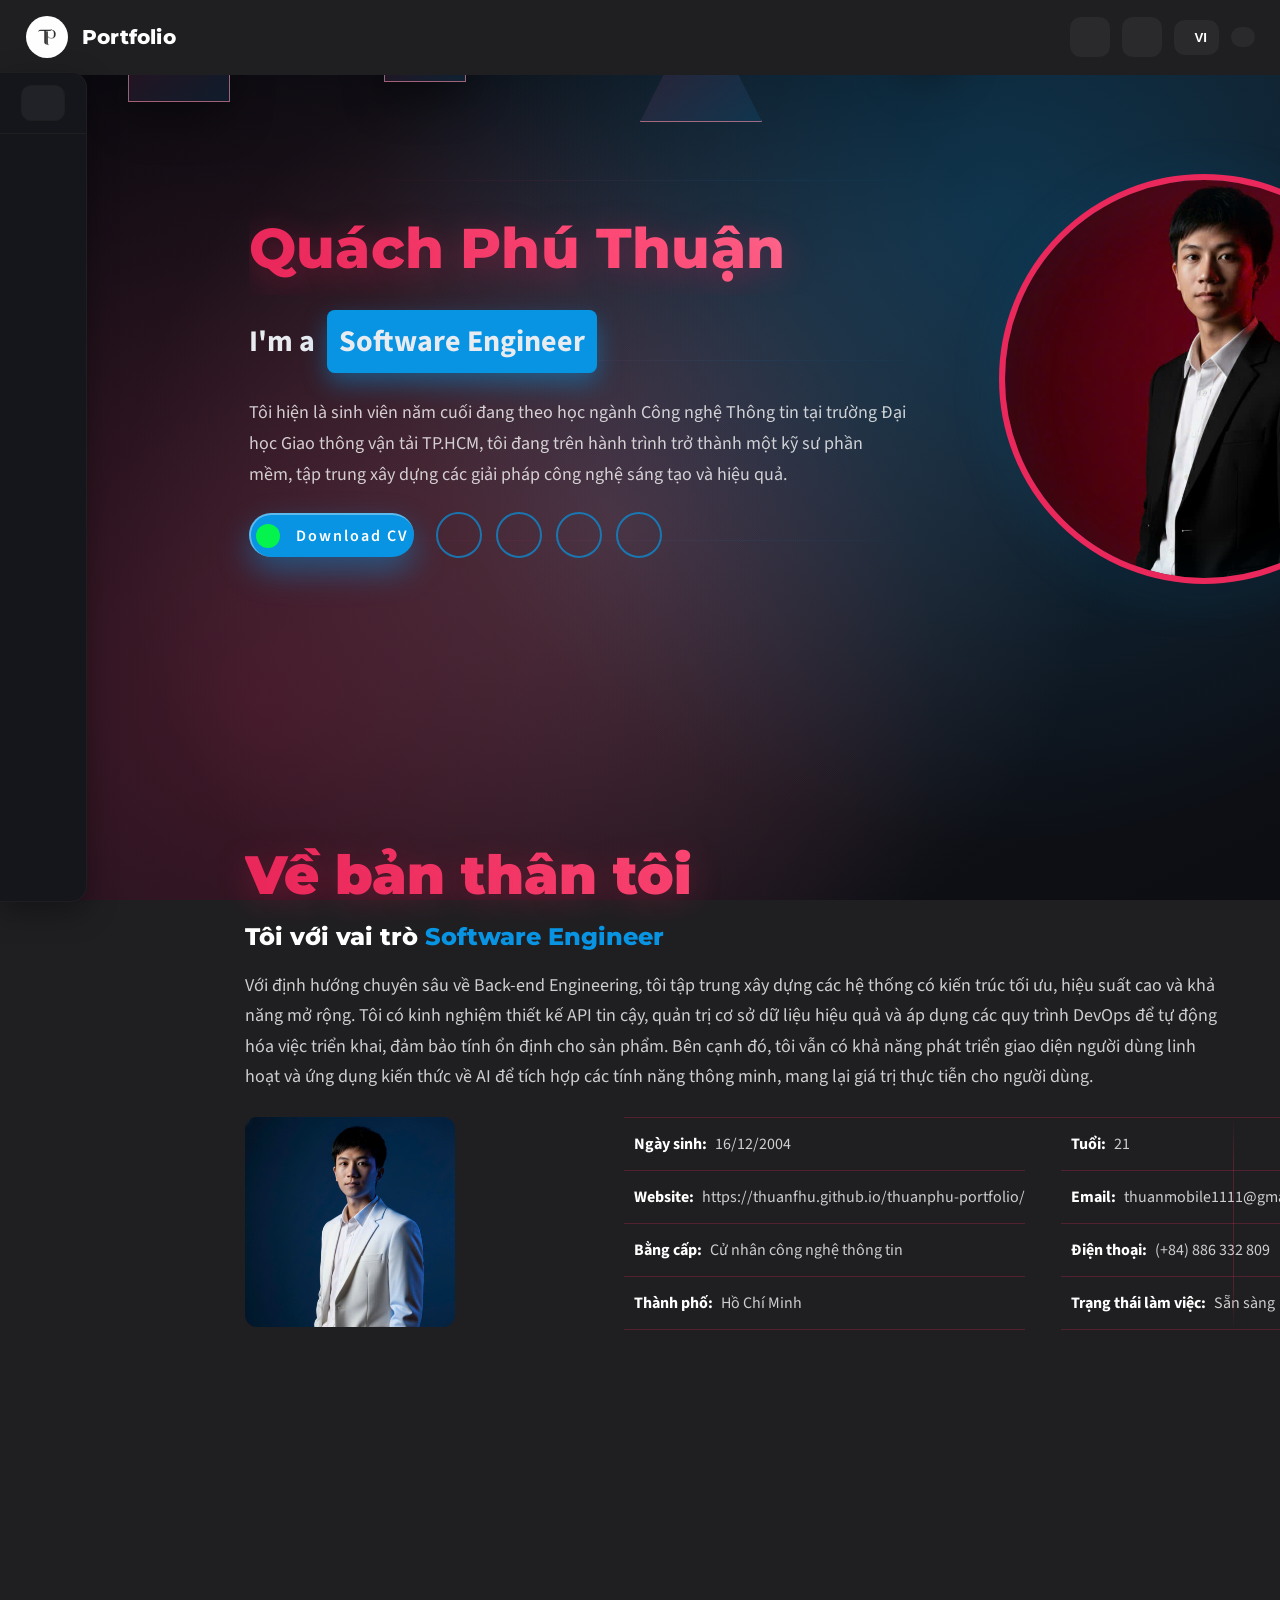
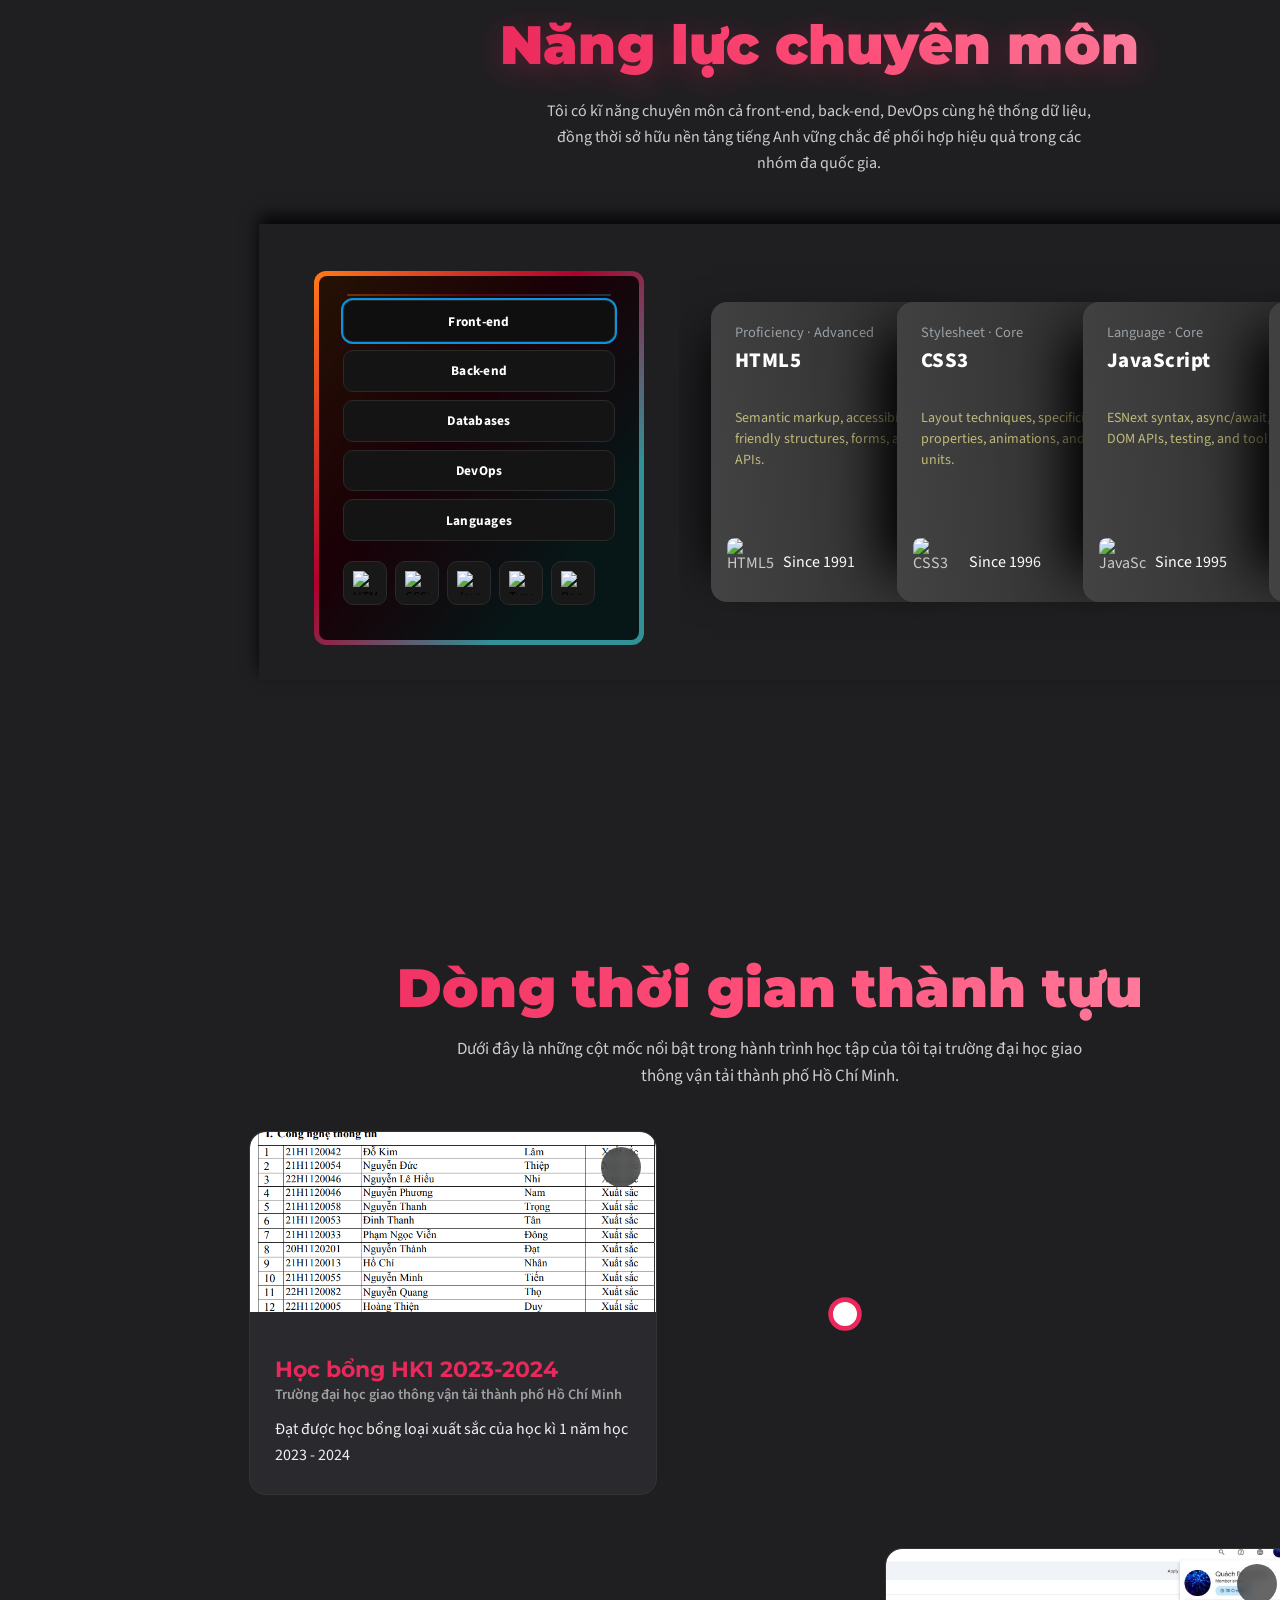
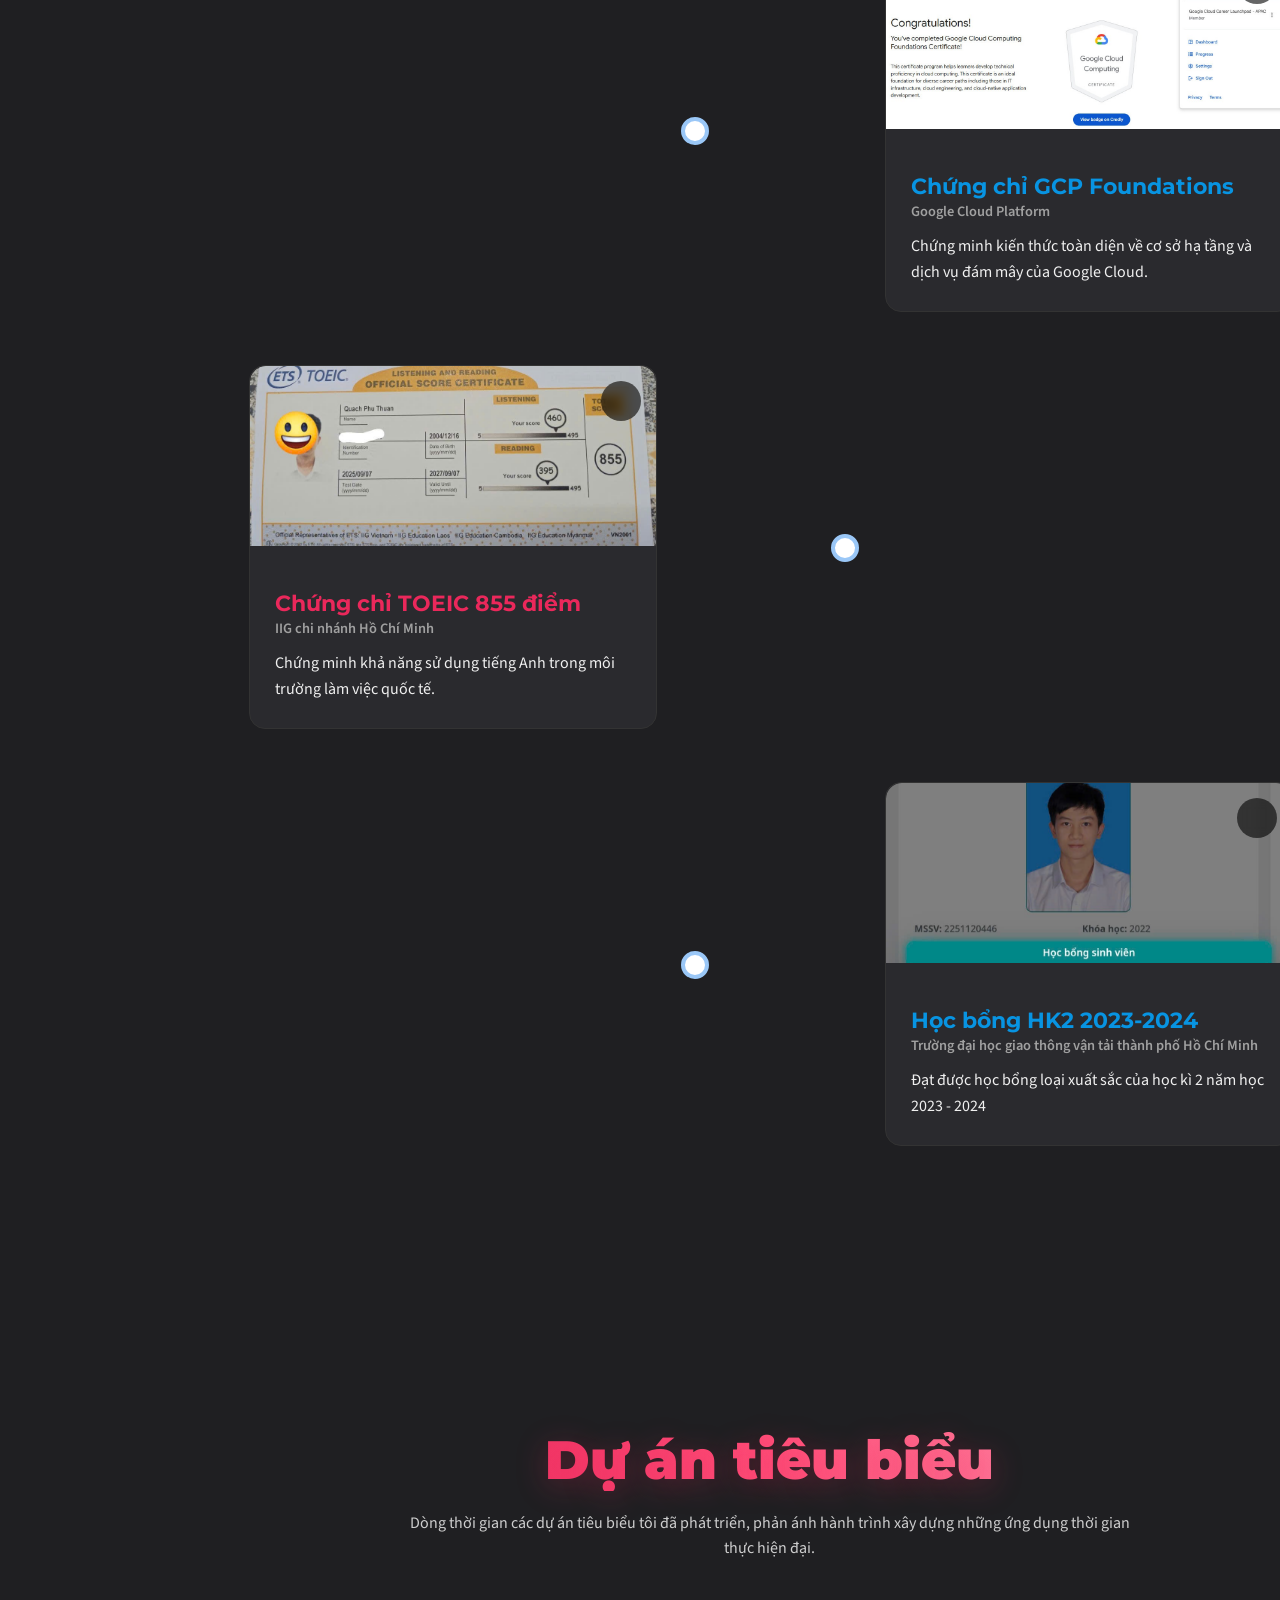
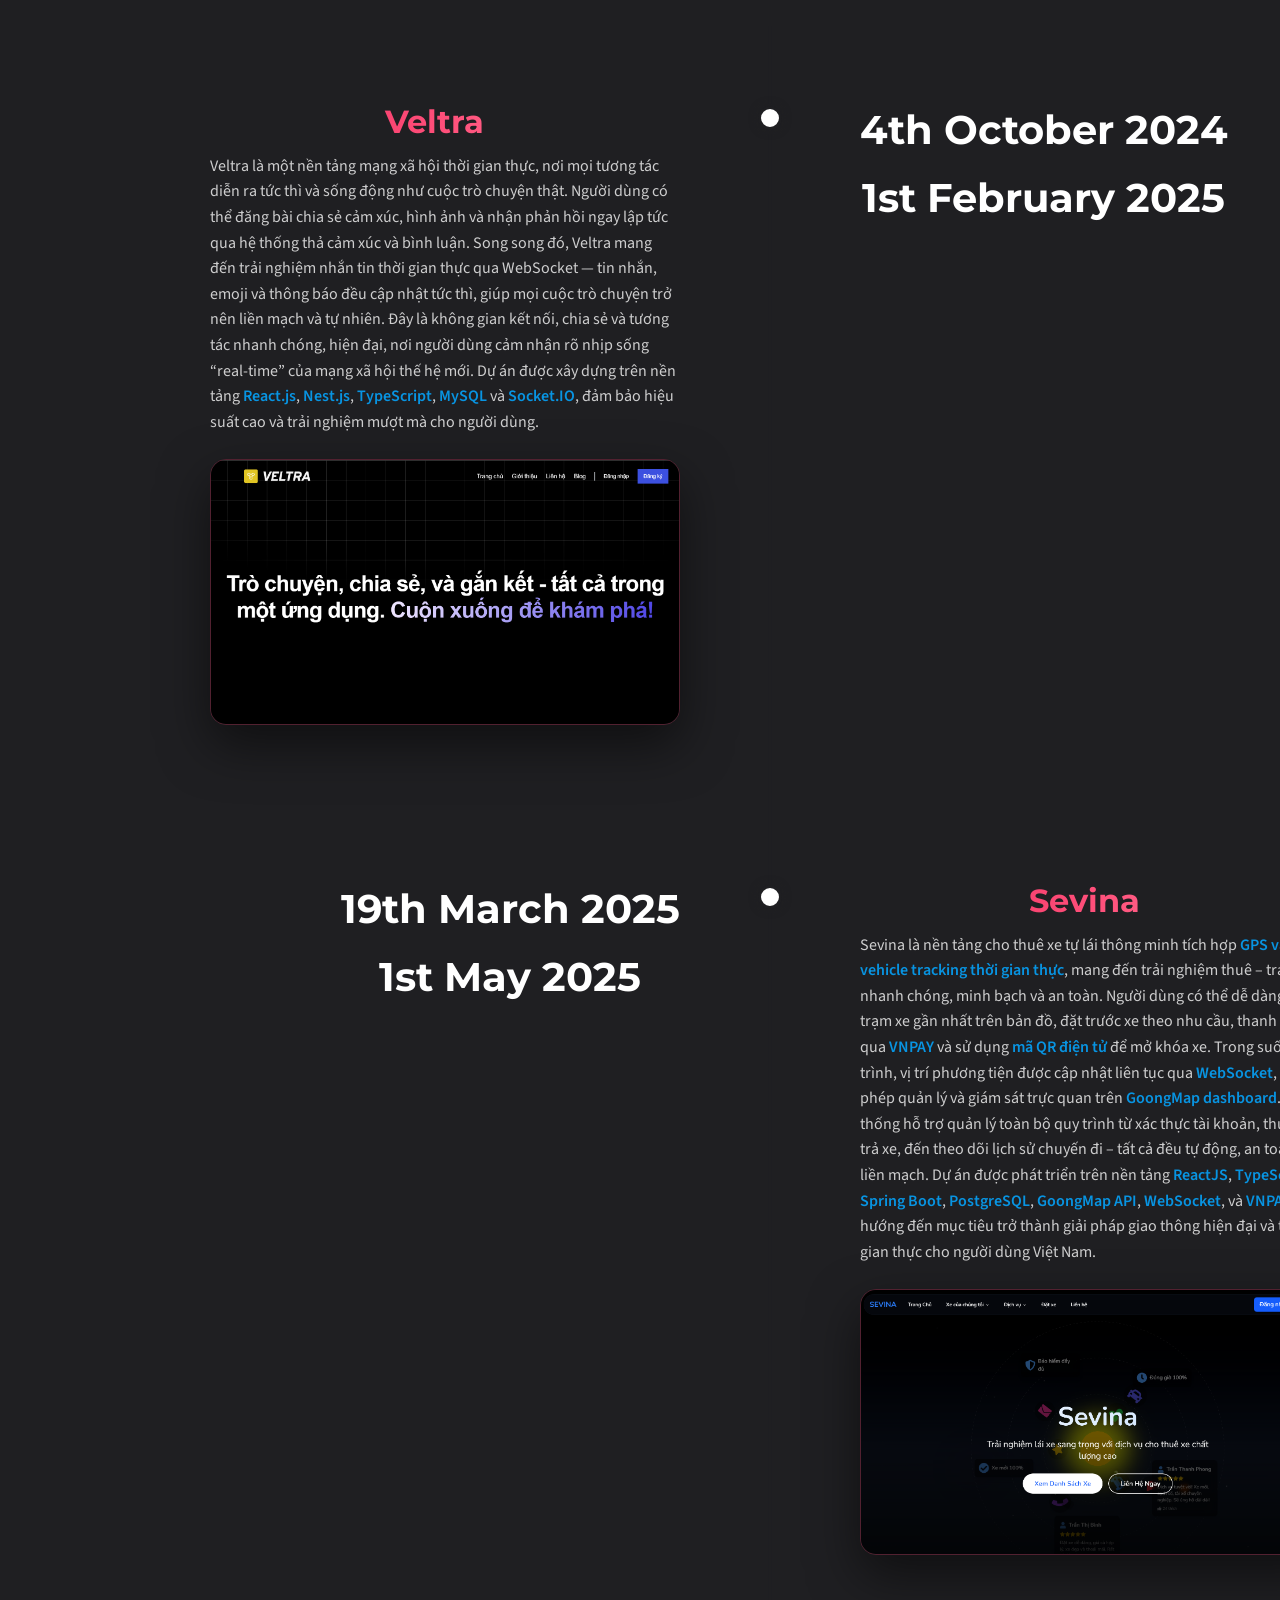
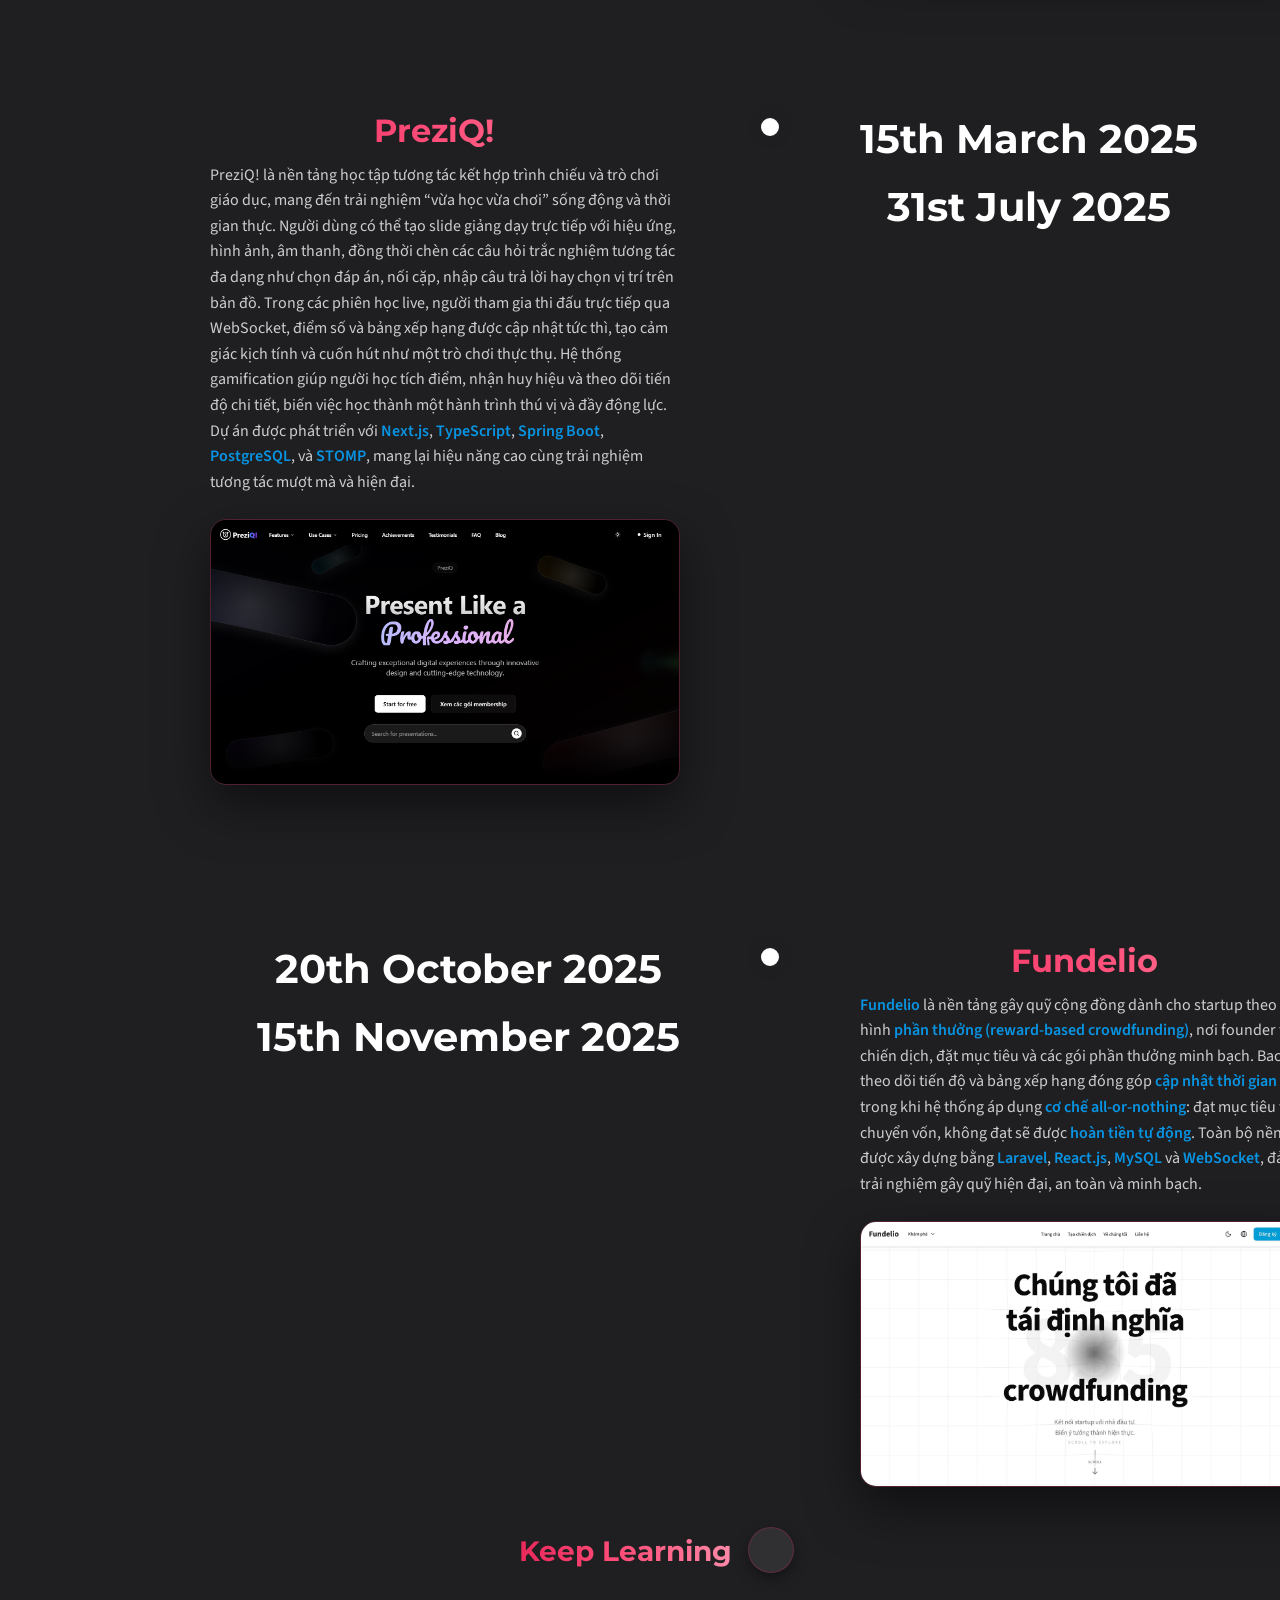
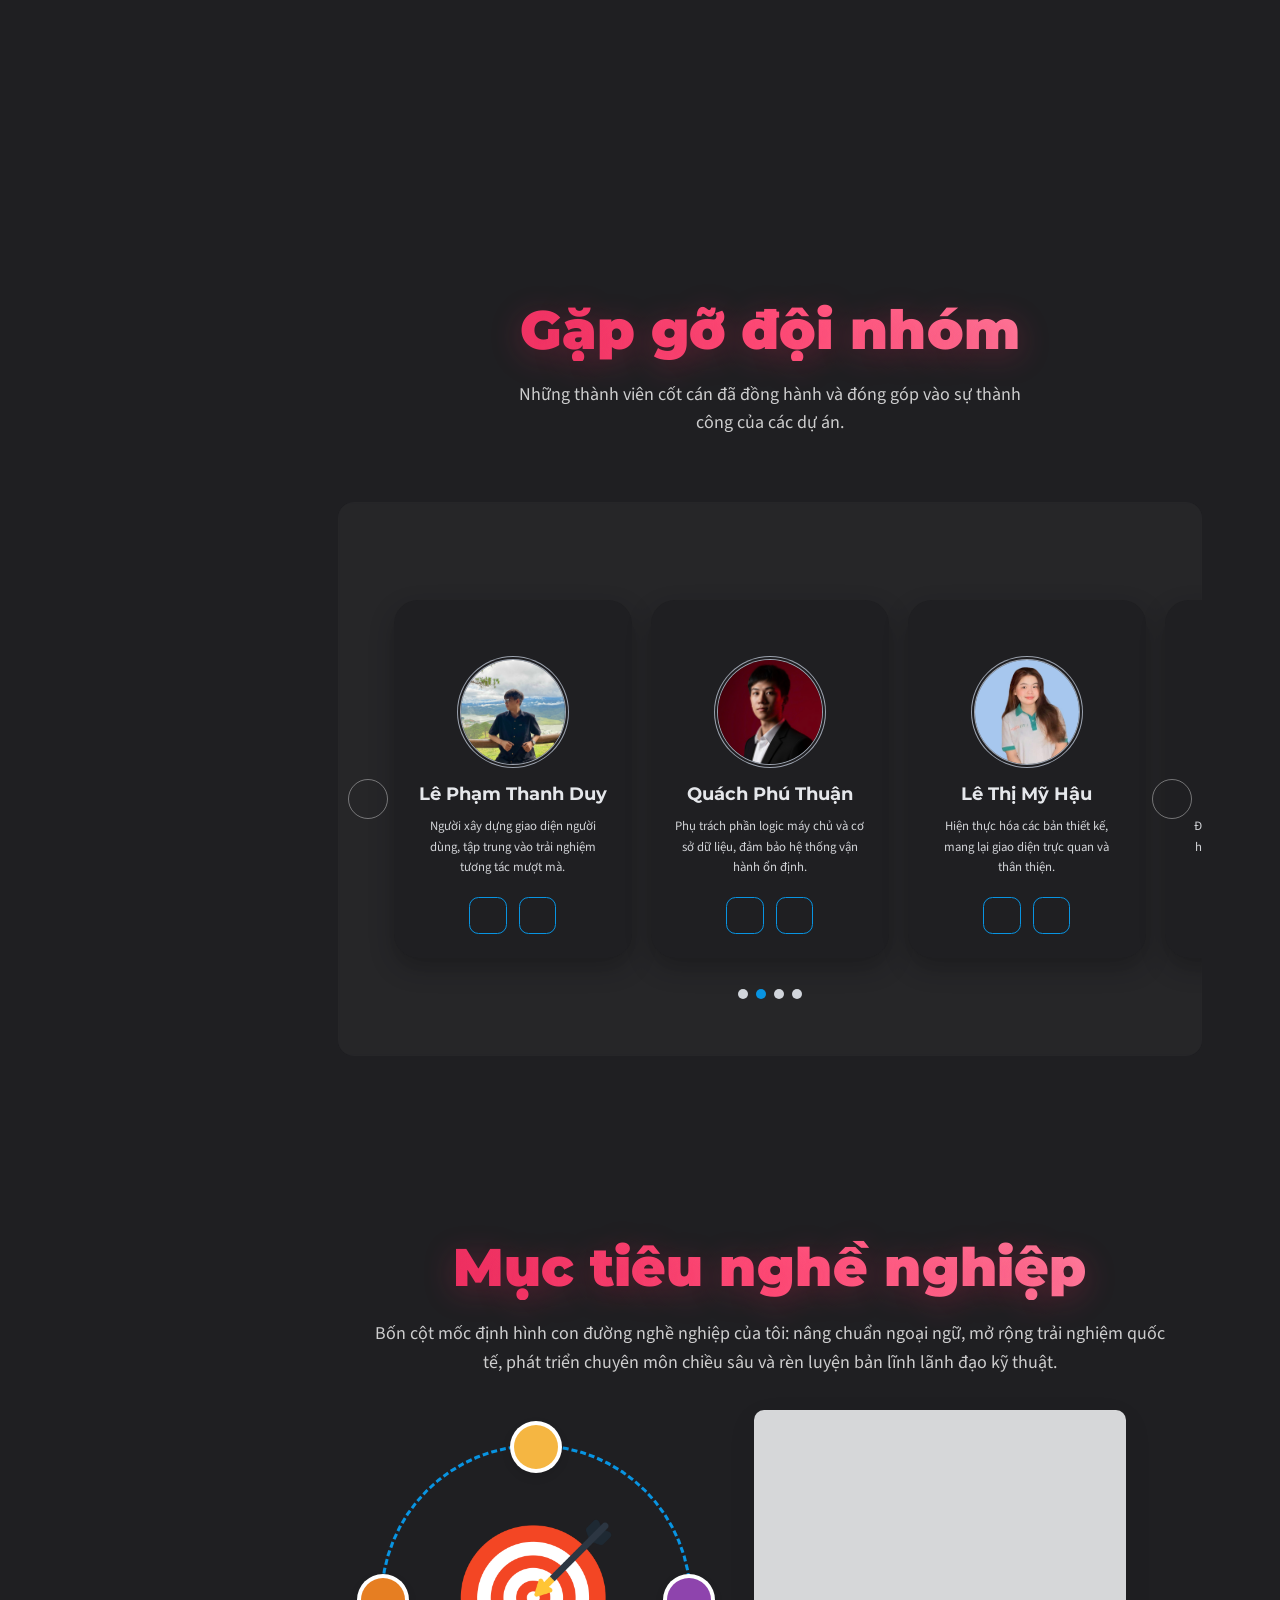
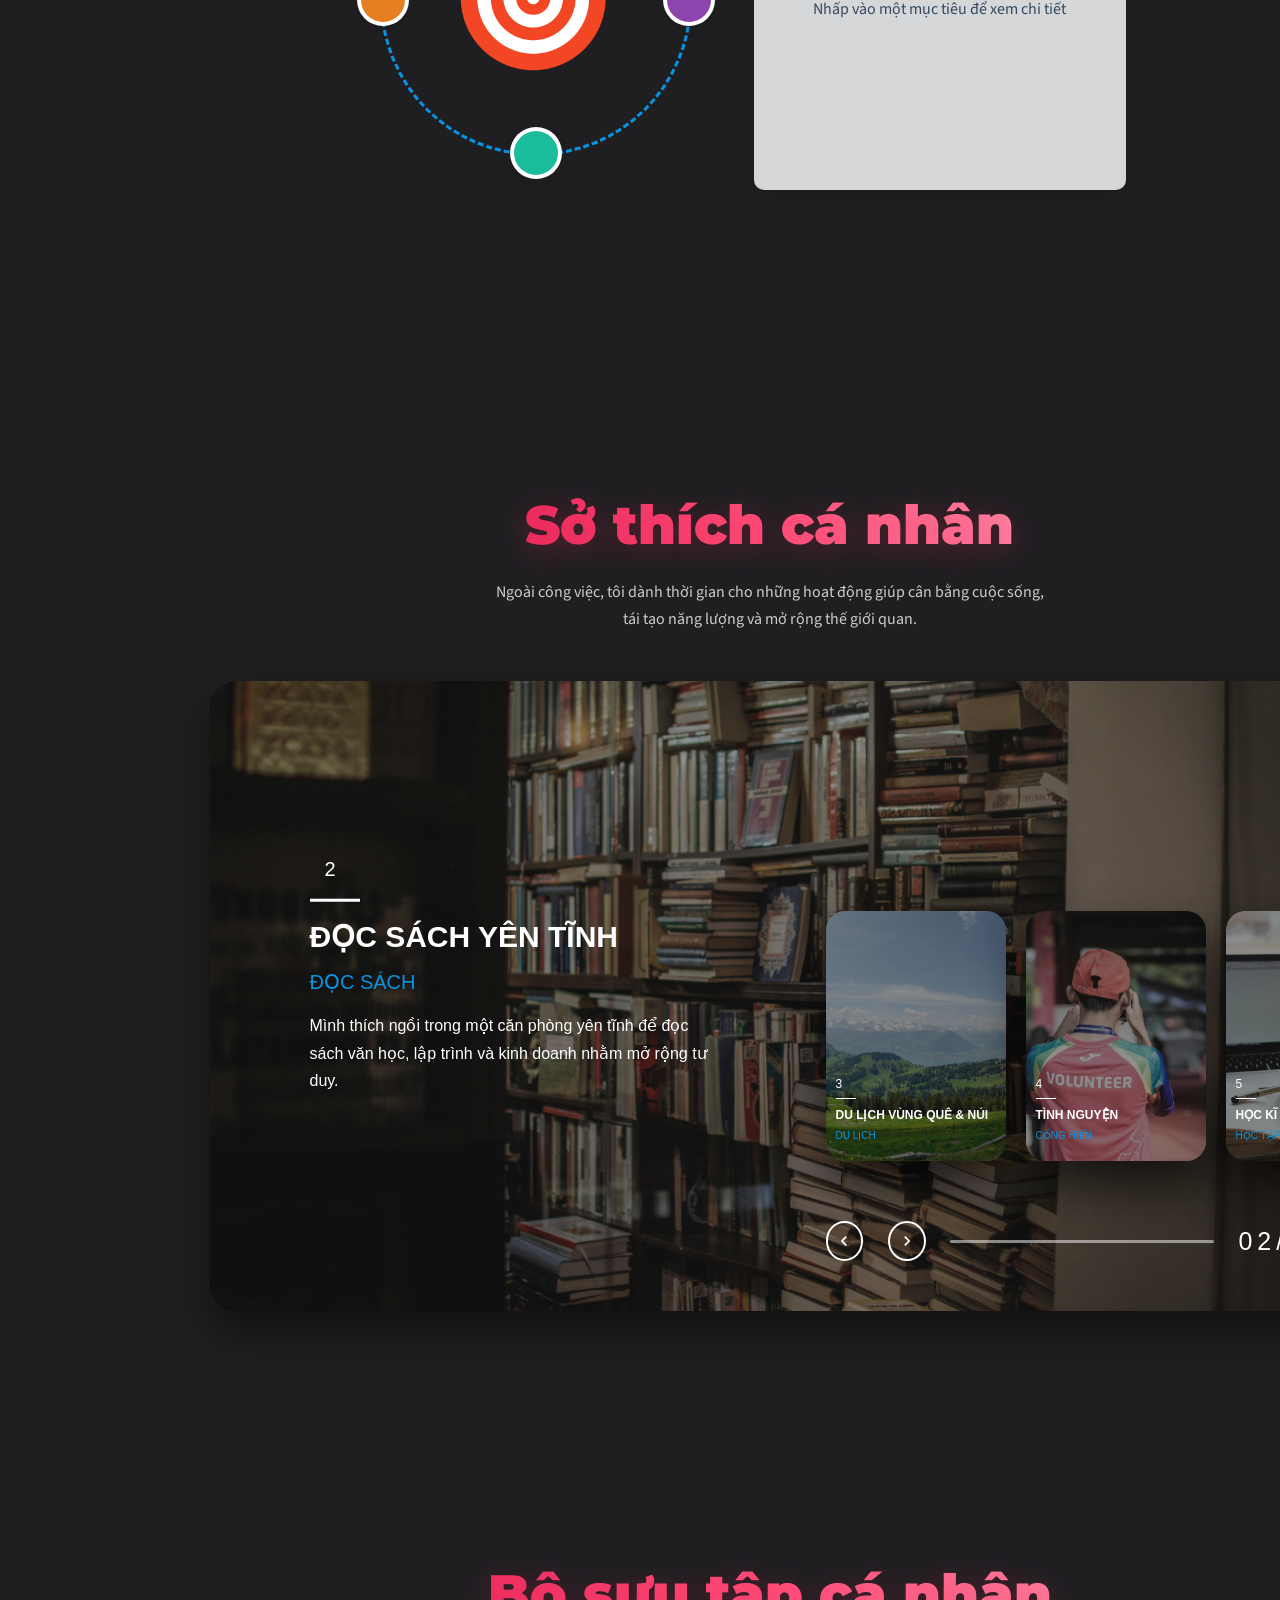
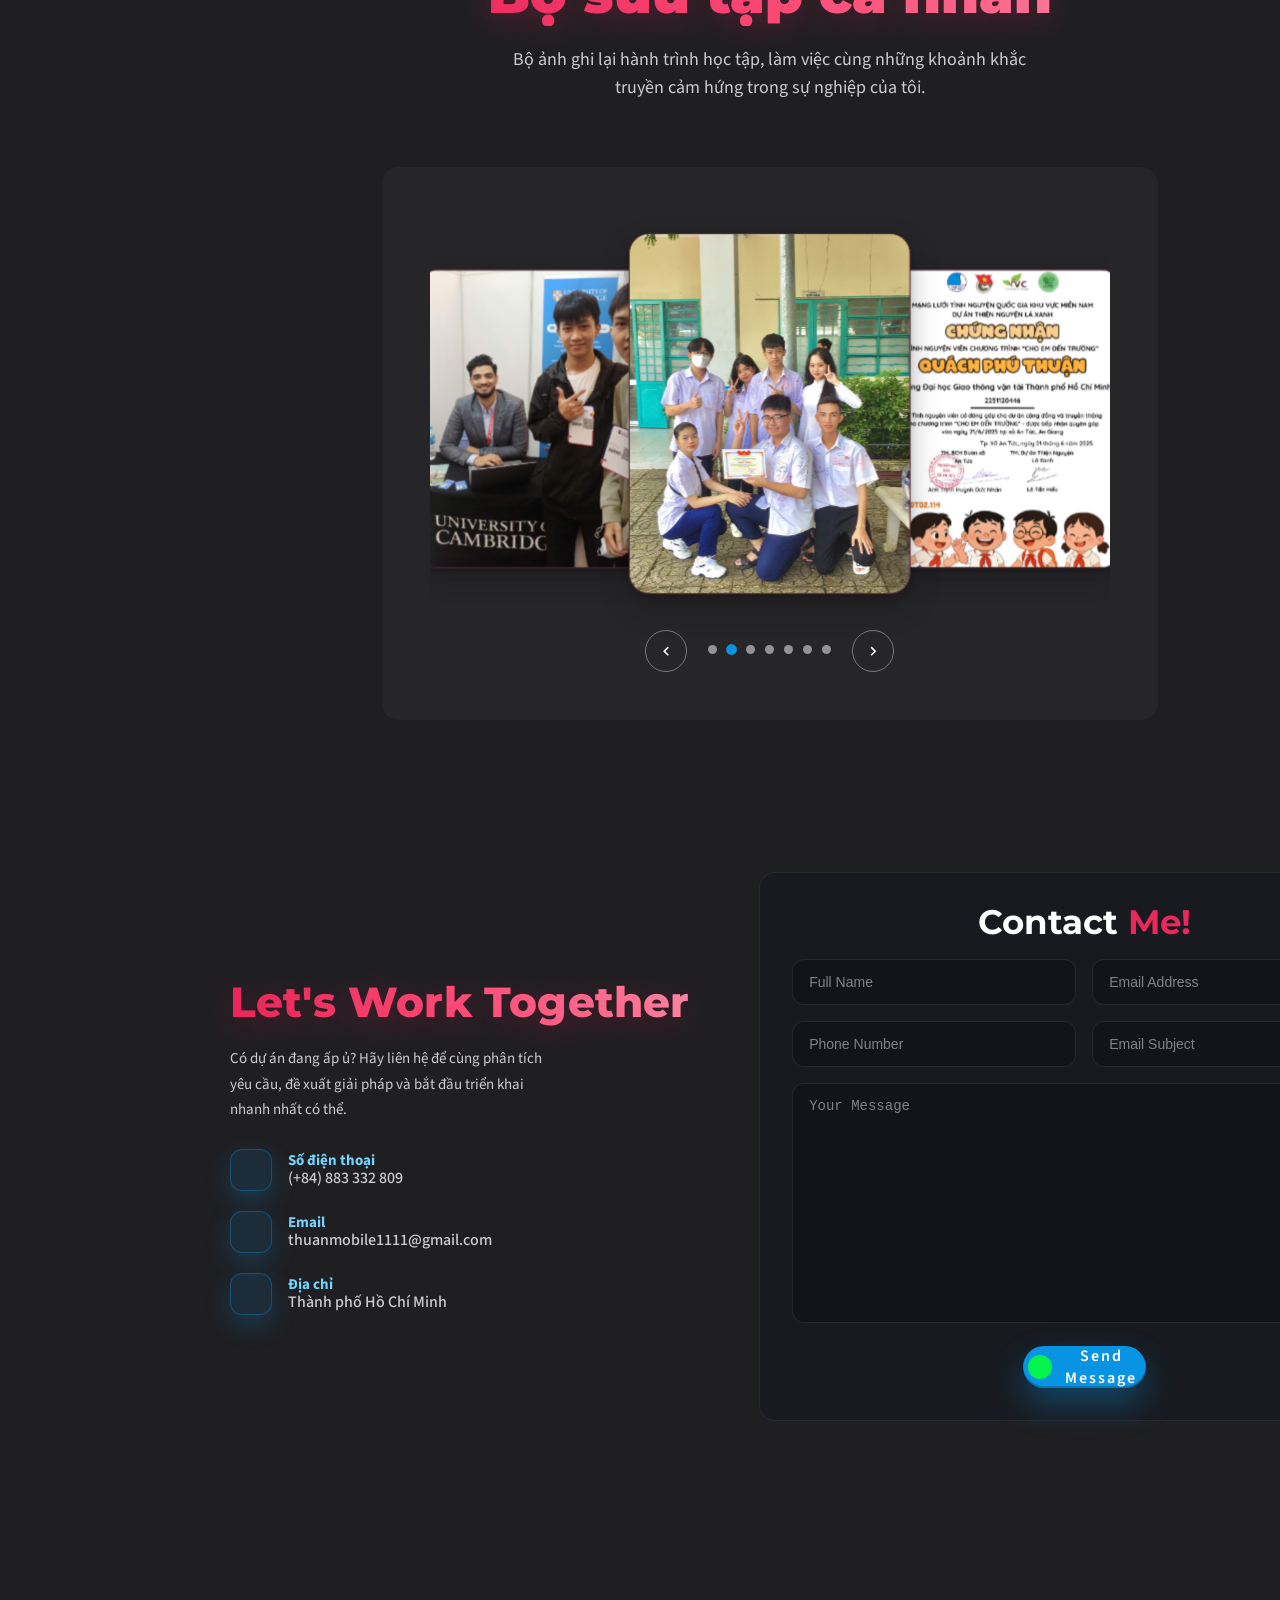
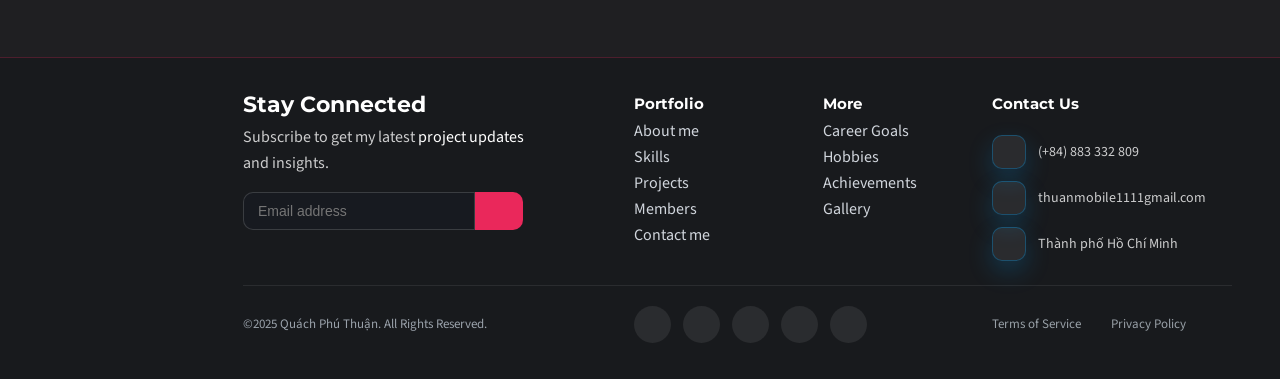
==== commit 6cbdb6c4: "feat: Add README.md & Ideas effect for buttons" ====
--- a/index.html
+++ b/index.html
@@ -157,10 +157,10 @@
             I'm a <span class="banner__highlight" aria-label="Highlighted role">Software Engineer</span>
           </p>
           <p class="banner__desc">
-            Tôi hiện là sinh viên năm cuối đang theo học ngành Công nghệ Thông tin tại Đại học Giao thông vận tải TP.HCM, tôi đang trên hành trình trở thành một kỹ sư phần mềm, tập trung xây dựng các giải pháp công nghệ sáng tạo và hiệu quả.
+            Tôi hiện là sinh viên năm cuối đang theo học ngành Công nghệ Thông tin tại trường Đại học Giao thông vận tải TP.HCM, tôi đang trên hành trình trở thành một kỹ sư phần mềm, tập trung xây dựng các giải pháp công nghệ sáng tạo và hiệu quả.
           </p>
           <div class="banner__actions">
-            <a class="banner__btn" href="./assets/images/Quach-Phu-Thuan-CV.pdf" download="Quach-Phu-Thuan-CV.pdf" aria-label="Download CV">Download CV</a>
+            <a class="banner__btn" href="./assets/images/Quach-Phu-Thuan-CV.pdf" download="Quach-Phu-Thuan-CV.pdf" aria-label="Download CV">Download CV <span><i class="fa-solid fa-download"></i></span></a>
             <ul class="banner__social" aria-label="Social profiles">
               <li class="banner__social-item">
                 <a class="banner__social-link" href="https://github.com/thuanfhu" aria-label="Github"><i class="fa-brands fa-github" aria-hidden="true"></i></a>
@@ -1096,7 +1096,7 @@
             </div>
 
             <div class="contact__actions">
-              <button class="contact__btn" type="submit">Send Message</button>
+              <button class="contact__btn" type="submit">Send Message <span><i class="fa-solid fa-paper-plane"></i></span></button>
             </div>
           </form>
         </div>
--- a/assets/css/styles.css
+++ b/assets/css/styles.css
@@ -644,25 +644,74 @@
 }
 
 .banner__btn {
-  display: inline-block;
-  padding: 12px 22px;
-  border-radius: 999px;
-  background: #0894e2;
+  position: relative;
+  width: 7.7rem;
+  height: 2.6rem;
+  border-radius: 50px;
+  background: #0894E2;
   color: #fff;
-  font-weight: 700;
-  font-size: 15px;
+  display: flex;
+  justify-content: center;
+  align-items: center;
+  font-size: 1rem;
+  font-weight: 600;
+  font-family: "Source Sans 3", sans-serif;
   text-decoration: none;
+  letter-spacing: 2px;
+  border-top: 2px solid #ffffff59;
+  border-left: 2px solid #ffffff59;
+  padding-left: 40px;
+  transition: 0.5s;
+  overflow: hidden;
   box-shadow: 0 14px 32px rgba(8, 148, 226, 0.45);
-  transition: transform 0.15s ease, filter 0.15s ease, box-shadow 0.15s ease;
 }
 
 .banner__btn:hover {
-  transform: translateY(-1px);
-  filter: brightness(1.03);
+  padding-left: 0px;
+  padding-right: 40px;
+  color: white;
+  box-shadow: 0 14px 32px rgba(8, 148, 226, 0.45);
+}
+
+.banner__btn span {
+  position: absolute;
+  left: 5px;
+  width: 1.5rem;
+  height: 1.5rem;
+  background: #04f34d;
+  border-radius: 50%;
+  display: flex;
+  justify-content: center;
+  align-items: center;
+  transition: 0.5s;
+}
+
+.banner__btn span i {
+  color: #fff;
+  font-size: 0.75rem;
+}
+
+.banner__btn:hover span {
+  left: calc(100% - 1.5rem - 5px);
+}
+
+.banner__btn::after {
+  content: '';
+  position: absolute;
+  width: 80px;
+  height: 100%;
+  background: #ffffff40;
+  transform: translateX(-11rem) skewX(30deg);
+  transition: 0.75s ease-in-out;
+  z-index: 1;
+}
+
+.banner__btn:hover::after {
+  transform: translateX(11rem) skewX(30deg);
 }
 
 .banner__btn:active {
-  transform: translateY(0);
+  transform: translateY(1px);
   filter: brightness(0.97);
 }
 
@@ -2112,27 +2161,77 @@
 }
 
 .contact__btn {
-  display: inline-flex;
-  align-items: center;
+  position: relative;
+  width: 7.7rem;
+  height: 2.6rem;
+  border-radius: 50px;
+  background: #0894E2;
+  color: #fff;
+  display: flex;
   justify-content: center;
-  padding: 14px 28px;
-  border-radius: 999px;
+  align-items: center;
+  font-size: 1rem;
+  font-weight: 600;
+  font-family: "Source Sans 3", sans-serif;
+  text-decoration: none;
+  letter-spacing: 2px;
+  border-top: 2px solid #ffffff59;
+  border-left: 2px solid #ffffff59;
+  padding-left: 40px;
+  transition: 0.5s;
+  overflow: hidden;
+  box-shadow: 0 16px 32px rgba(8, 148, 226, 0.35), inset 0 -2px 0 rgba(0, 0, 0, 0.2);
   border: none;
-  background: linear-gradient(135deg, #0894e2, #22bafb);
+  cursor: pointer;
+}
+
+.contact__btn:hover {
+  padding-left: 0px;
+  padding-right: 40px;
+  color: white;
+  box-shadow: 0 16px 32px rgba(8, 148, 226, 0.35), inset 0 -2px 0 rgba(0, 0, 0, 0.2);
+}
+
+.contact__btn span {
+  position: absolute;
+  left: 5px;
+  width: 1.5rem;
+  height: 1.5rem;
+  background: #04f34d;
+  border-radius: 50%;
+  display: flex;
+  justify-content: center;
+  align-items: center;
+  transition: 0.5s;
+}
+
+.contact__btn span i {
   color: #fff;
-  font-weight: 700;
-  font-size: 15px;
-  cursor: pointer;
-  box-shadow: 0 16px 32px rgba(8, 148, 226, 0.35), inset 0 -2px 0 rgba(0, 0, 0, 0.2);
-  transition: transform 0.12s ease, filter 0.18s ease;
-}
-
-.contact__btn:hover {
-  filter: brightness(1.05);
+  font-size: 0.75rem;
+}
+
+.contact__btn:hover span {
+  left: calc(100% - 1.5rem - 5px);
+}
+
+.contact__btn::after {
+  content: '';
+  position: absolute;
+  width: 80px;
+  height: 100%;
+  background: #ffffff40;
+  transform: translateX(-11rem) skewX(30deg);
+  transition: 0.75s ease-in-out;
+  z-index: 1;
+}
+
+.contact__btn:hover::after {
+  transform: translateX(11rem) skewX(30deg);
 }
 
 .contact__btn:active {
   transform: translateY(1px);
+  filter: brightness(0.97);
 }
 
 @media (max-width: 1024px) {
@@ -2421,6 +2520,7 @@
   --color-icon-bg-initial: #0f1724;
   --color-details-bg: rgba(14, 18, 26, 0.82);
   --goal1-color: #f5b642;
+ 
   --goal2-color: #8e44ad;
   --goal3-color: #1abc9c;
   --goal4-color: #e67e22;
@@ -3614,8 +3714,4 @@
 .projects__github-icon:hover {
   color: color-mix(in oklab, #0894E2 80%, white 20%);
   transform: scale(1.1);
-}
-
-.projects__github-icon i {
-  font-size: inherit;
 }
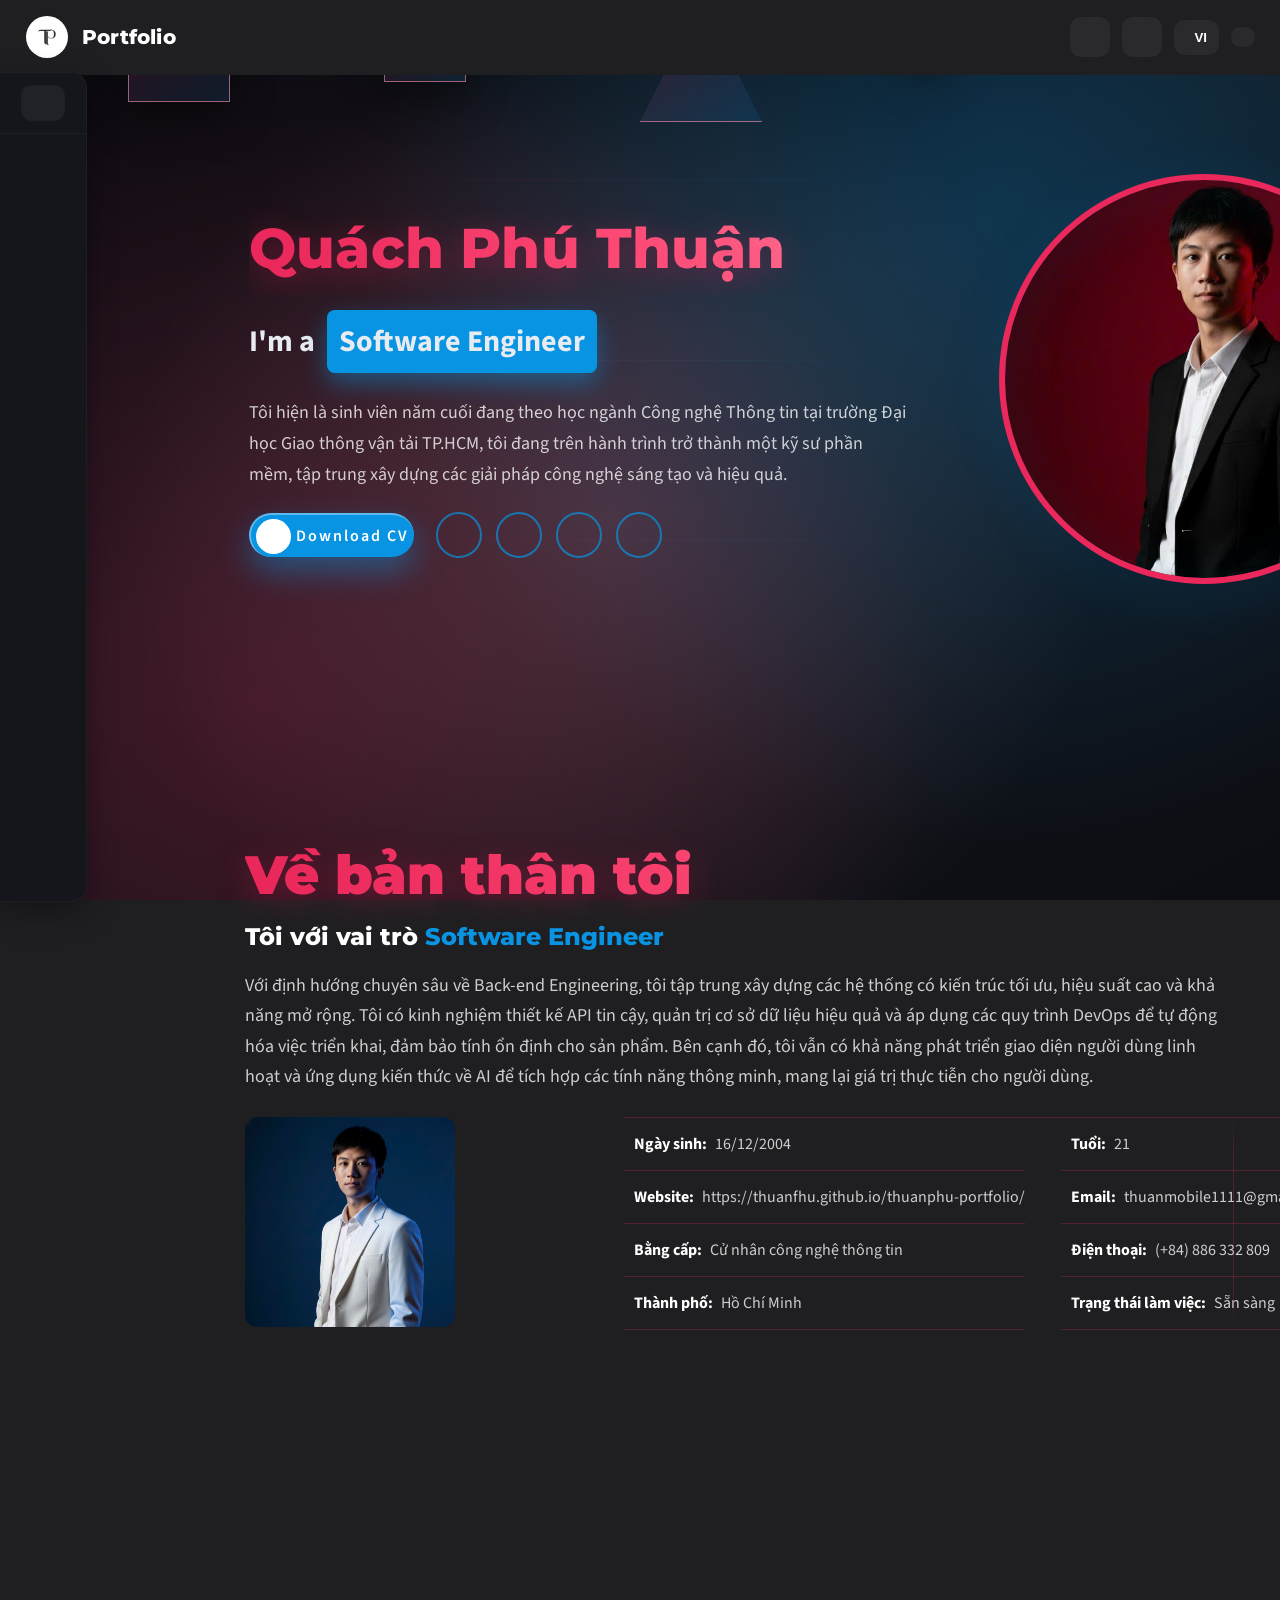
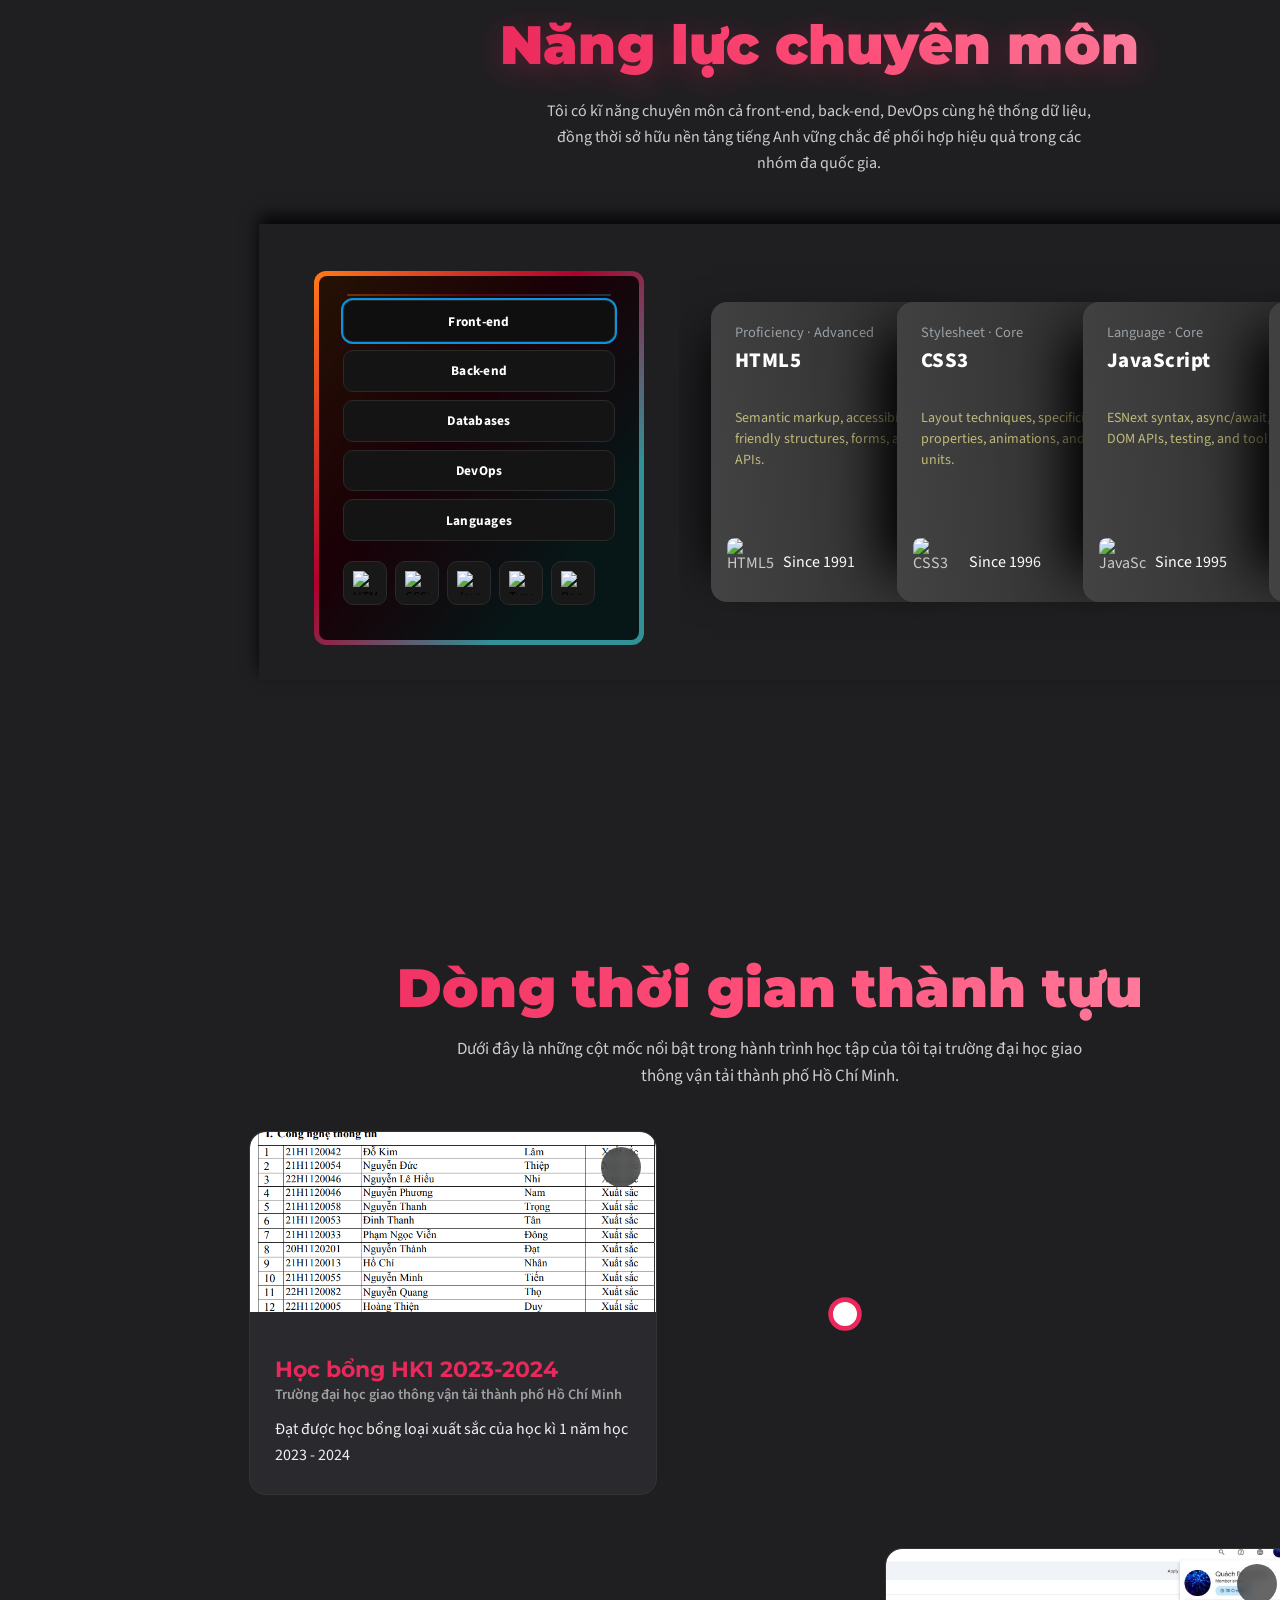
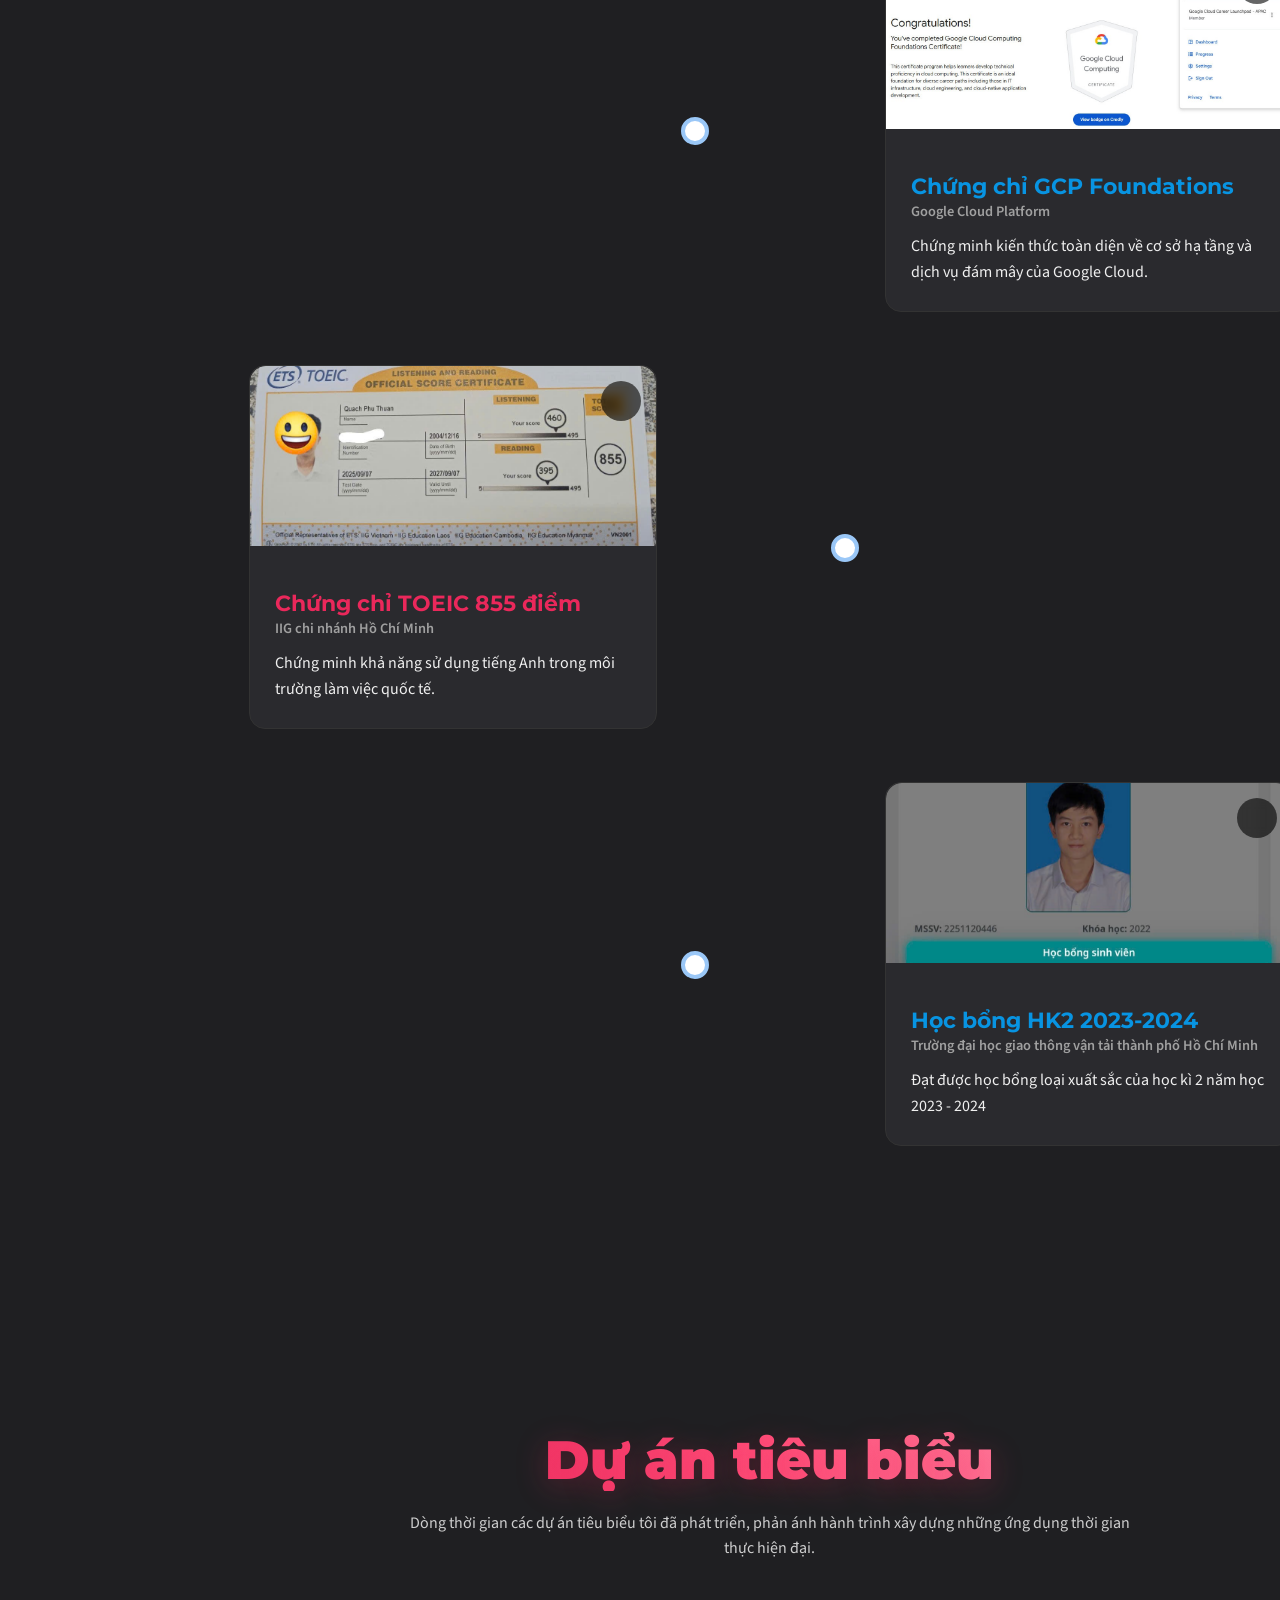
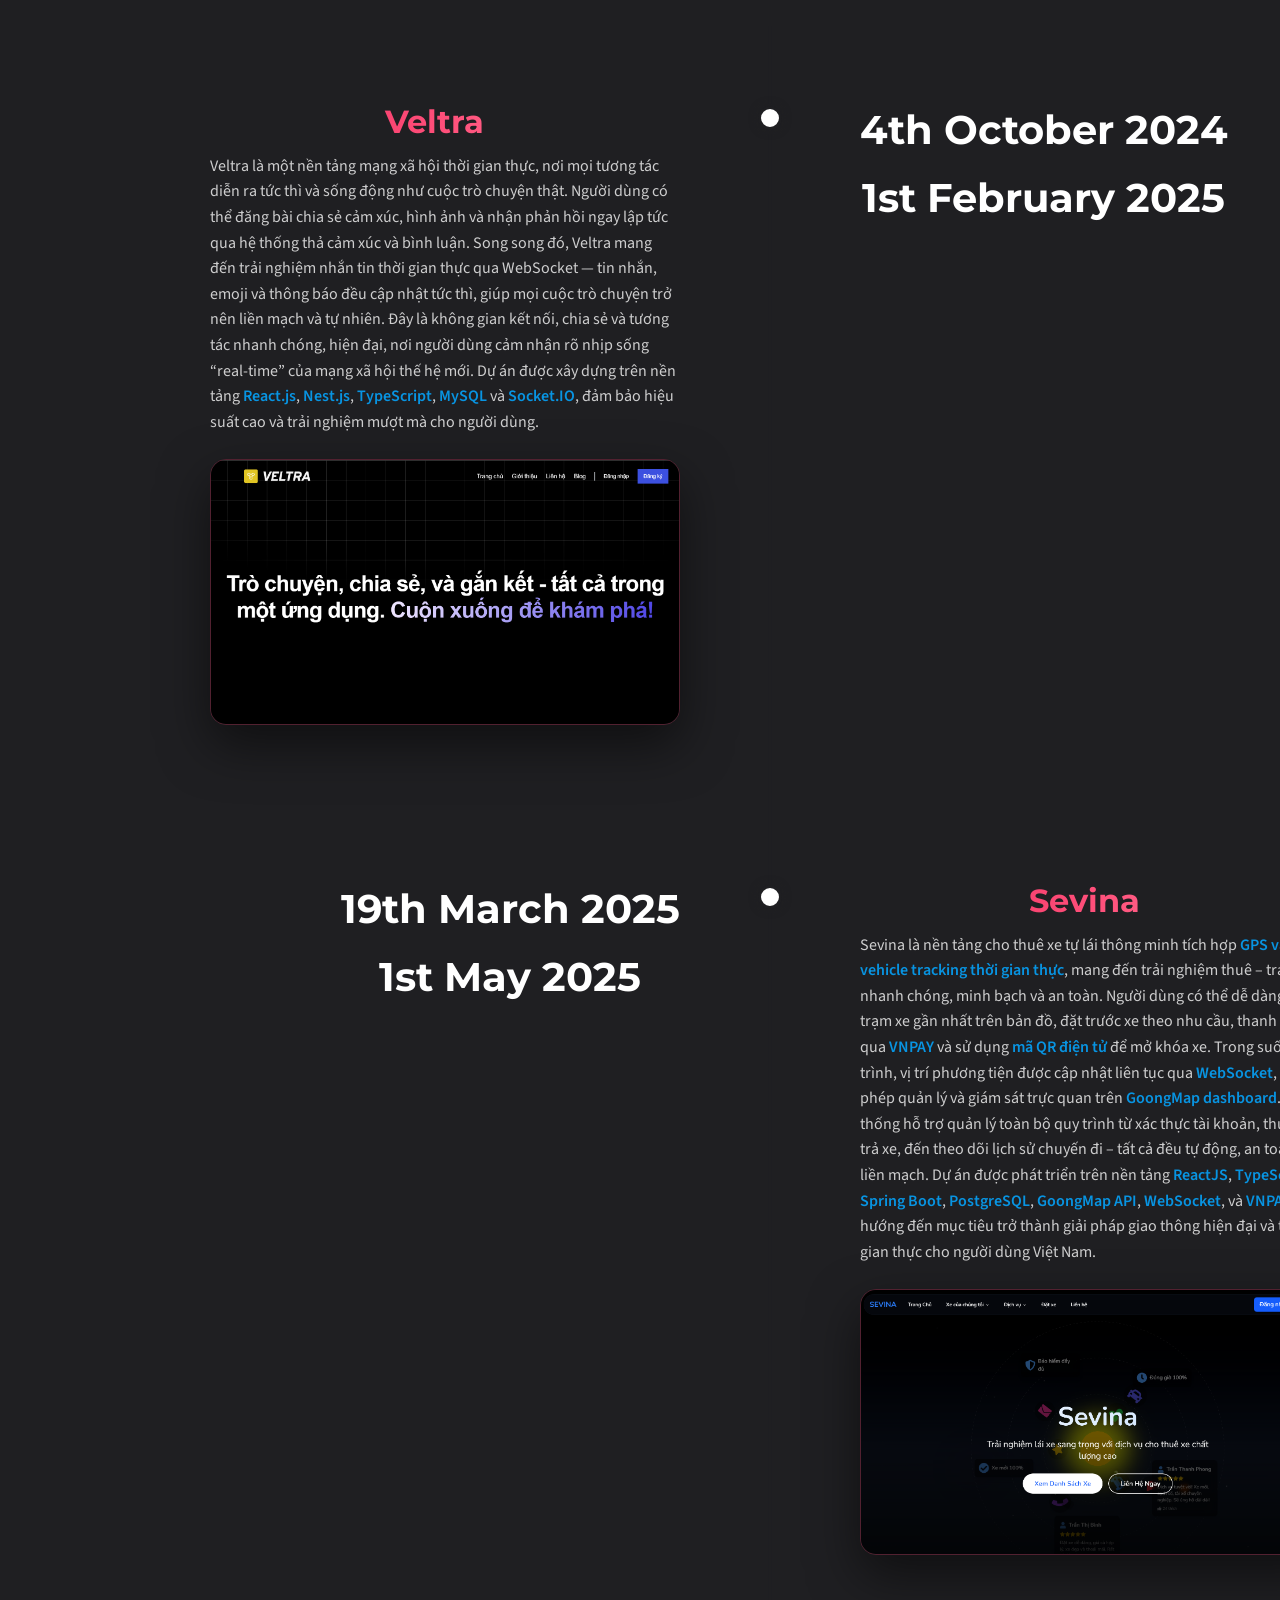
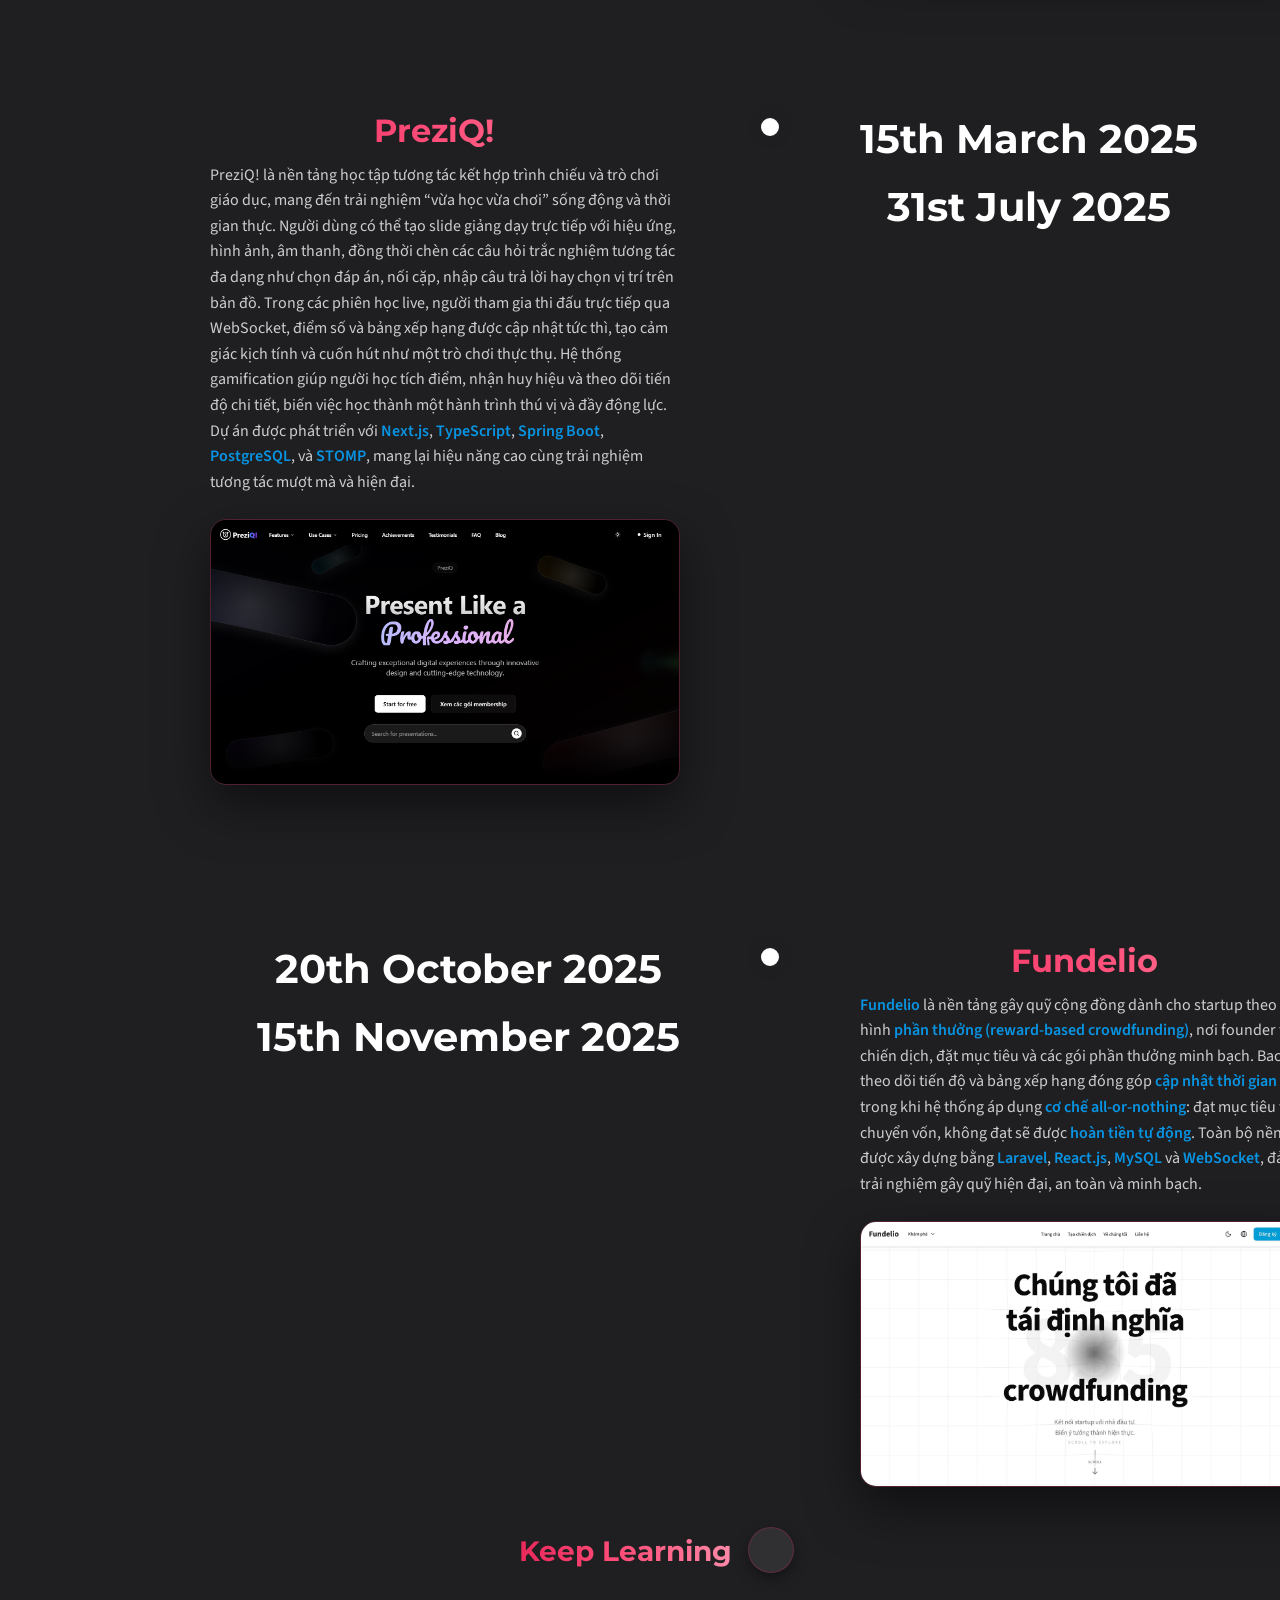
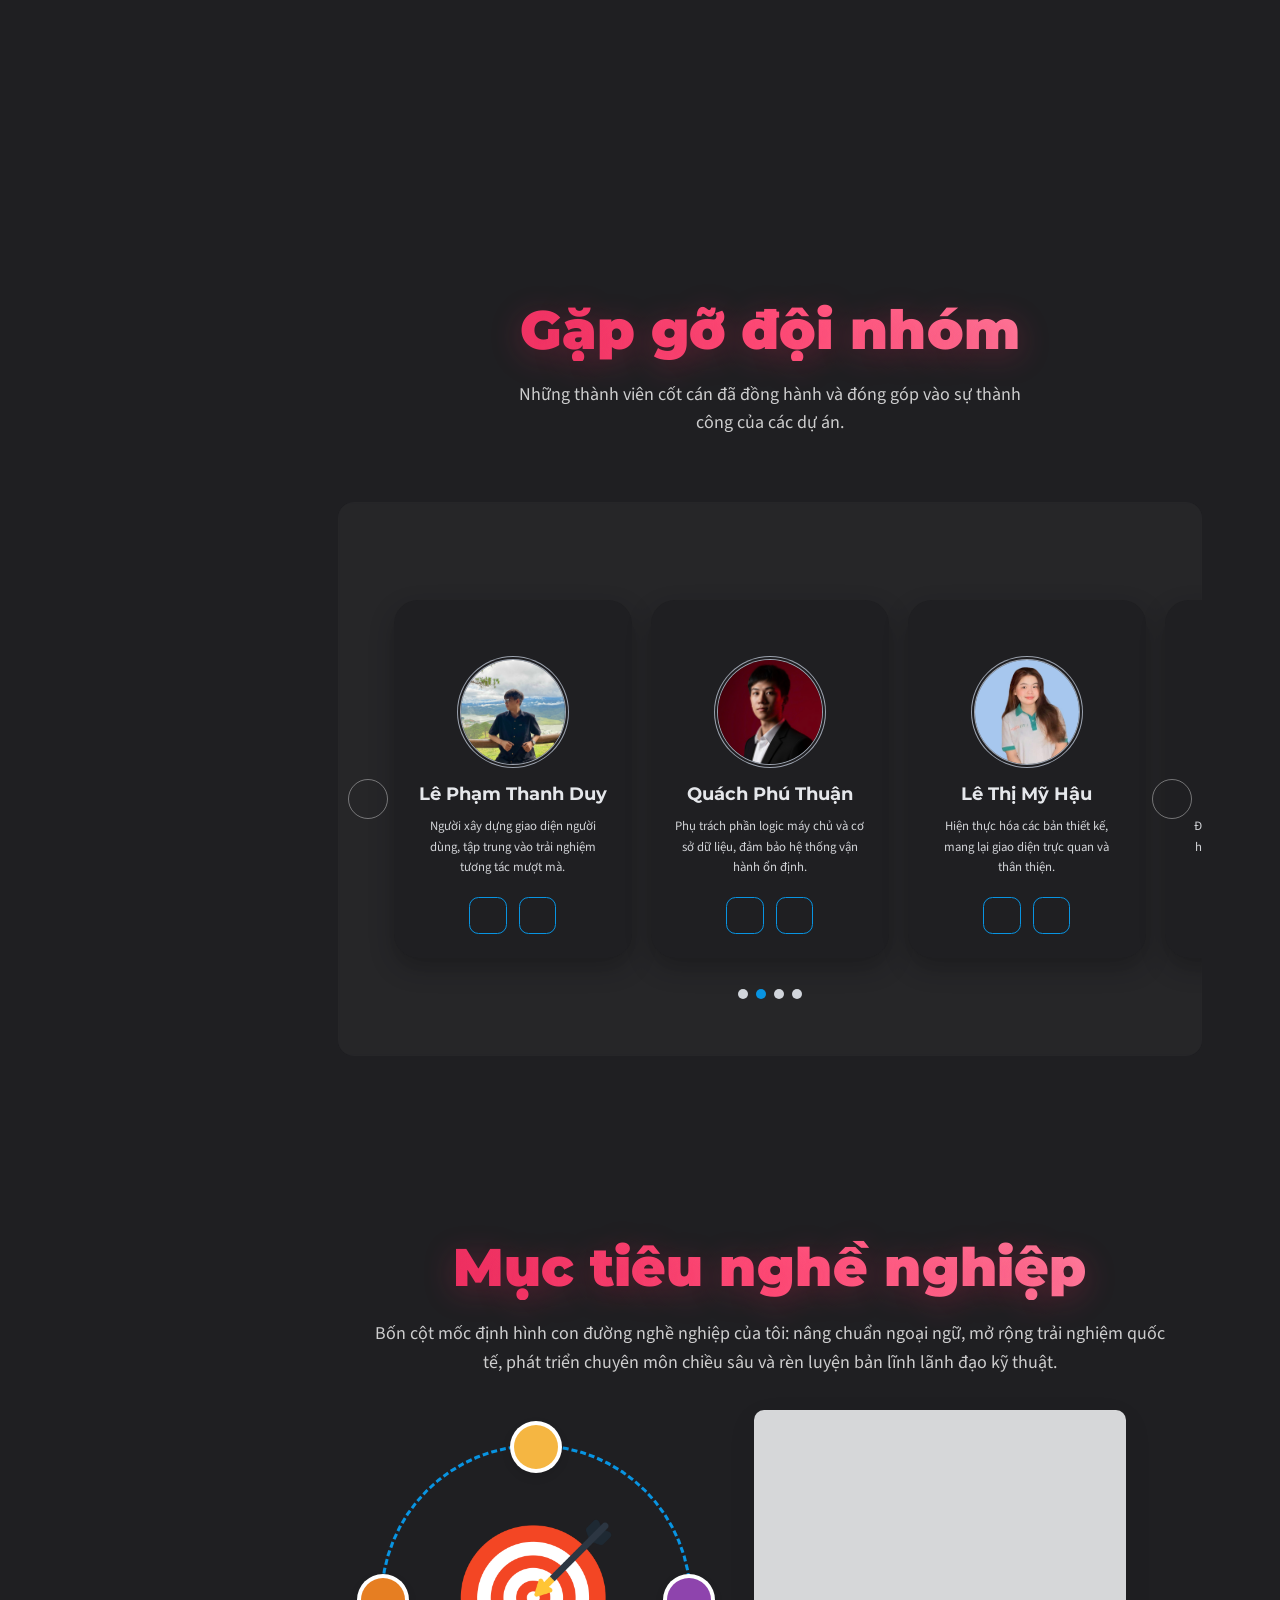
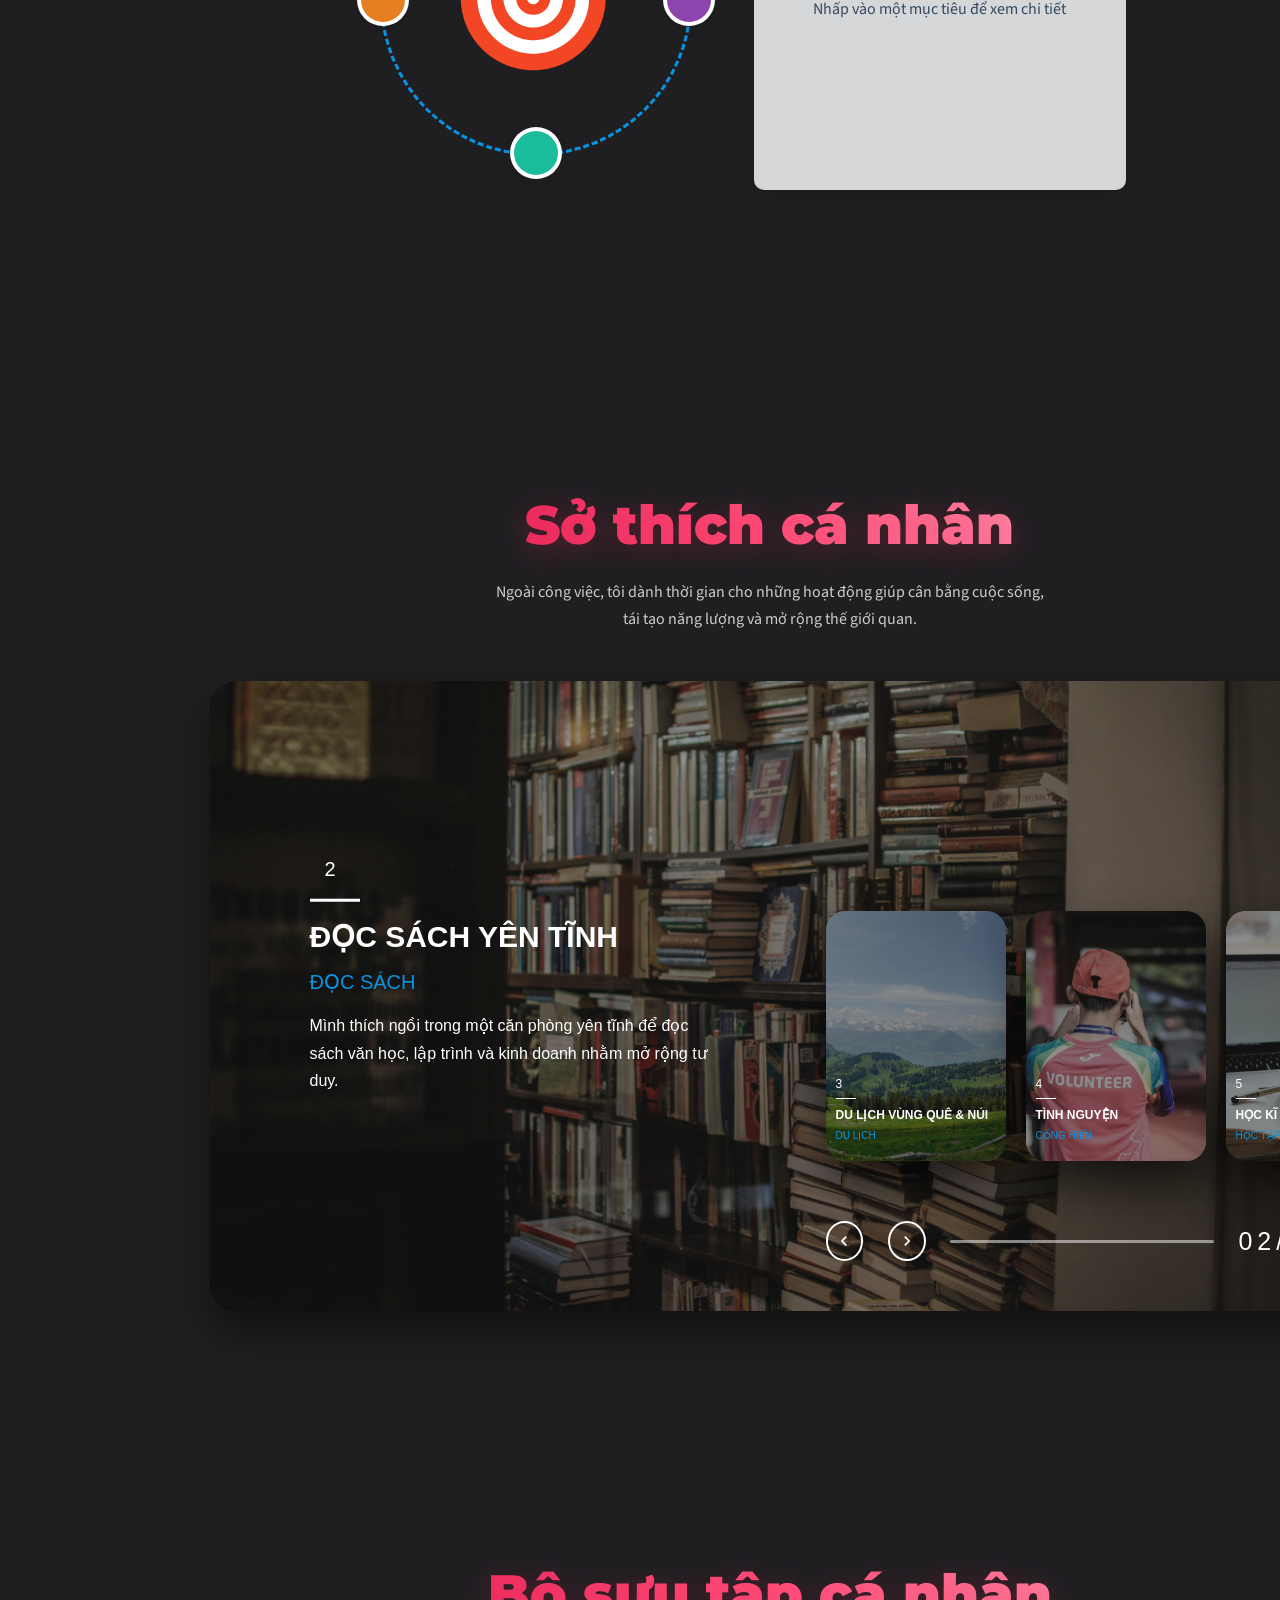
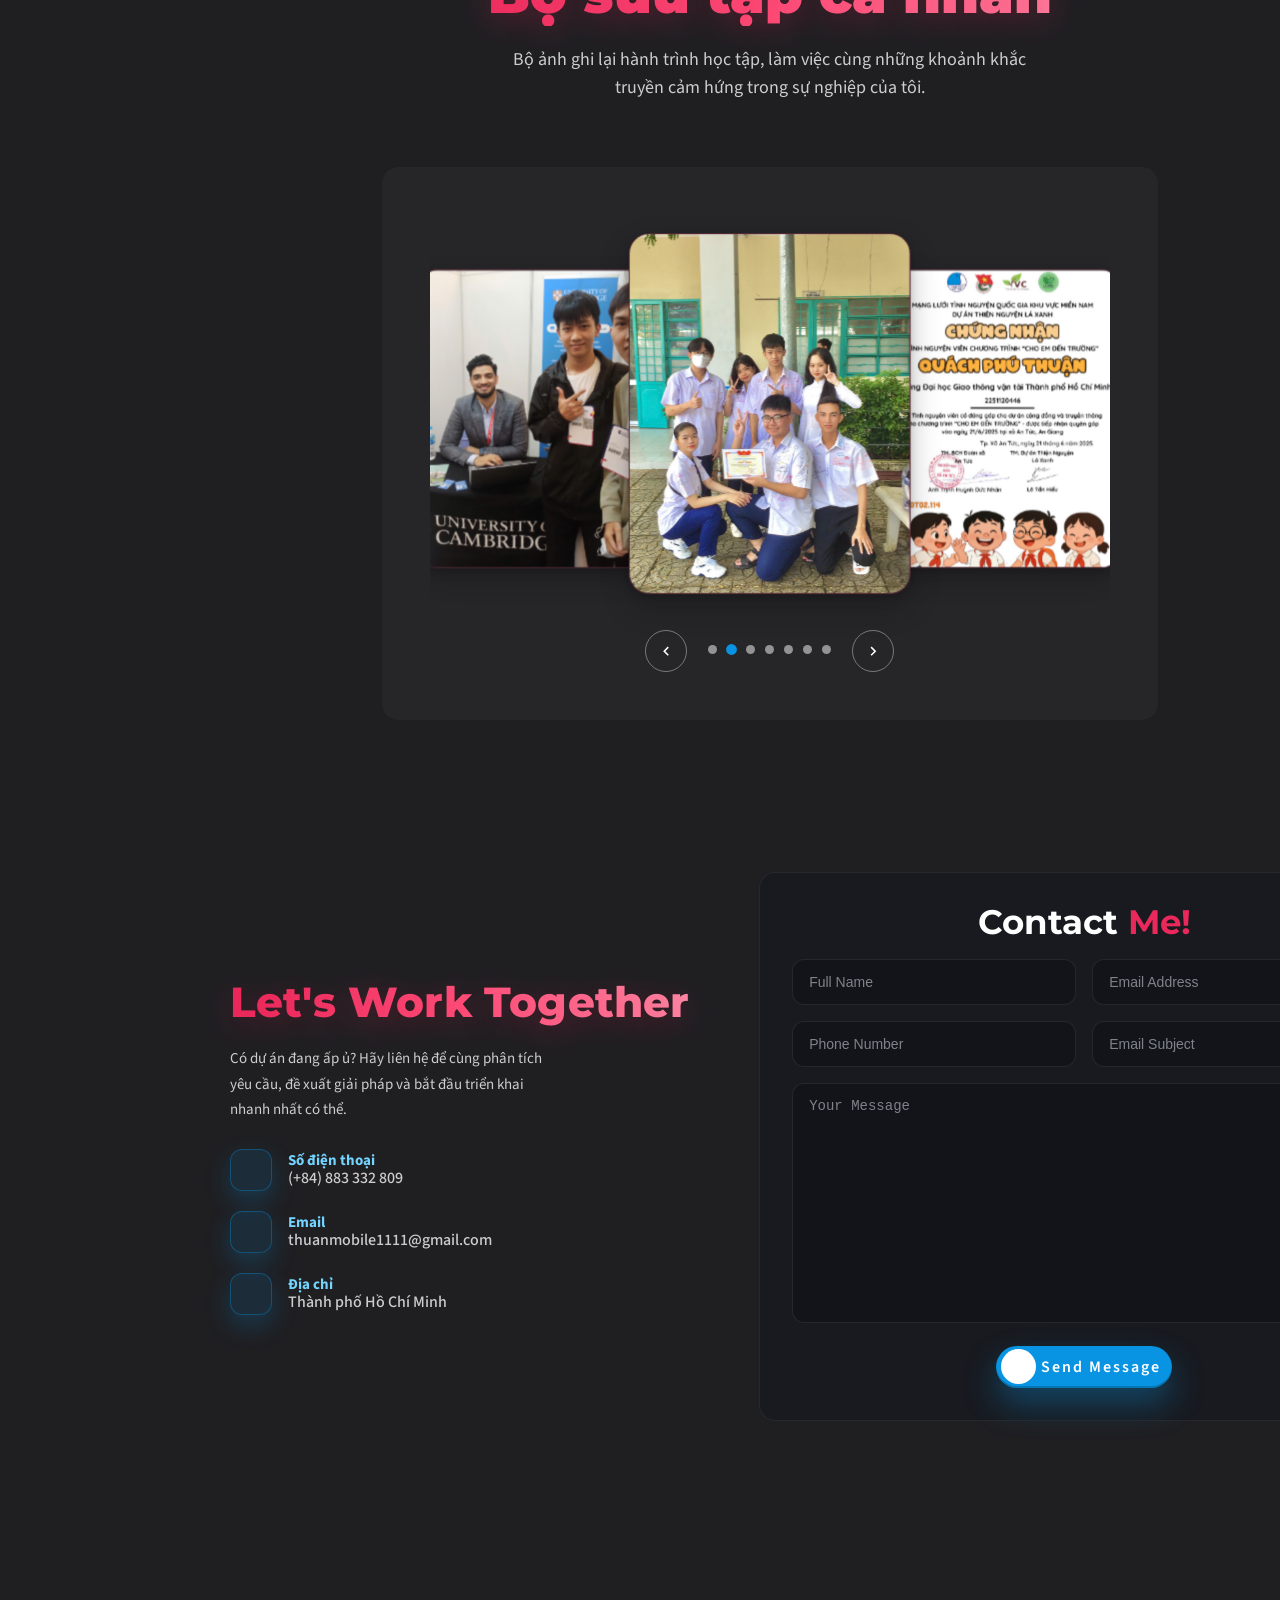
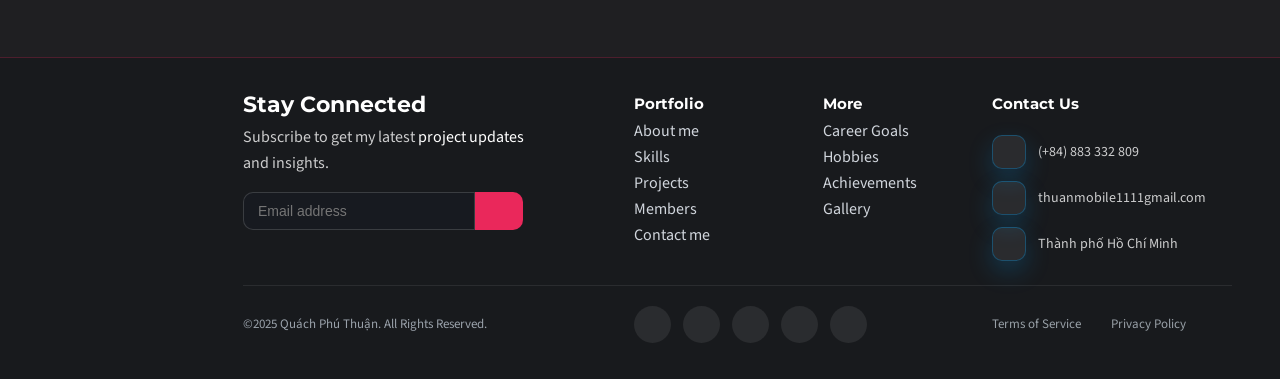
==== commit d72f0345: "style: Add hover effect for download CV and send message buttons" ====
--- a/index.html
+++ b/index.html
@@ -1096,7 +1096,7 @@
             </div>
 
             <div class="contact__actions">
-              <button class="contact__btn" type="submit">Send Message <span><i class="fa-solid fa-paper-plane"></i></span></button>
+              <button class="contact__btn" type="submit">Send Message<span><i class="fa-solid fa-paper-plane"></i></span></button>
             </div>
           </form>
         </div>
--- a/assets/css/styles.css
+++ b/assets/css/styles.css
@@ -676,9 +676,9 @@
 .banner__btn span {
   position: absolute;
   left: 5px;
-  width: 1.5rem;
-  height: 1.5rem;
-  background: #04f34d;
+  width: 2.2rem;
+  height: 2.2rem;
+  background: #fff;
   border-radius: 50%;
   display: flex;
   justify-content: center;
@@ -687,12 +687,12 @@
 }
 
 .banner__btn span i {
-  color: #fff;
+  color: #0894E2;
   font-size: 0.75rem;
 }
 
 .banner__btn:hover span {
-  left: calc(100% - 1.5rem - 5px);
+  left: calc(100% - 2.2rem - 5px);
 }
 
 .banner__btn::after {
@@ -2162,7 +2162,7 @@
 
 .contact__btn {
   position: relative;
-  width: 7.7rem;
+  width: 11rem;
   height: 2.6rem;
   border-radius: 50px;
   background: #0894E2;
@@ -2195,9 +2195,9 @@
 .contact__btn span {
   position: absolute;
   left: 5px;
-  width: 1.5rem;
-  height: 1.5rem;
-  background: #04f34d;
+  width: 2.2rem;
+  height: 2.2rem;
+  background: #fff;
   border-radius: 50%;
   display: flex;
   justify-content: center;
@@ -2206,12 +2206,12 @@
 }
 
 .contact__btn span i {
-  color: #fff;
+  color: #0894E2;
   font-size: 0.75rem;
 }
 
 .contact__btn:hover span {
-  left: calc(100% - 1.5rem - 5px);
+  left: calc(100% - 2.2rem - 5px);
 }
 
 .contact__btn::after {
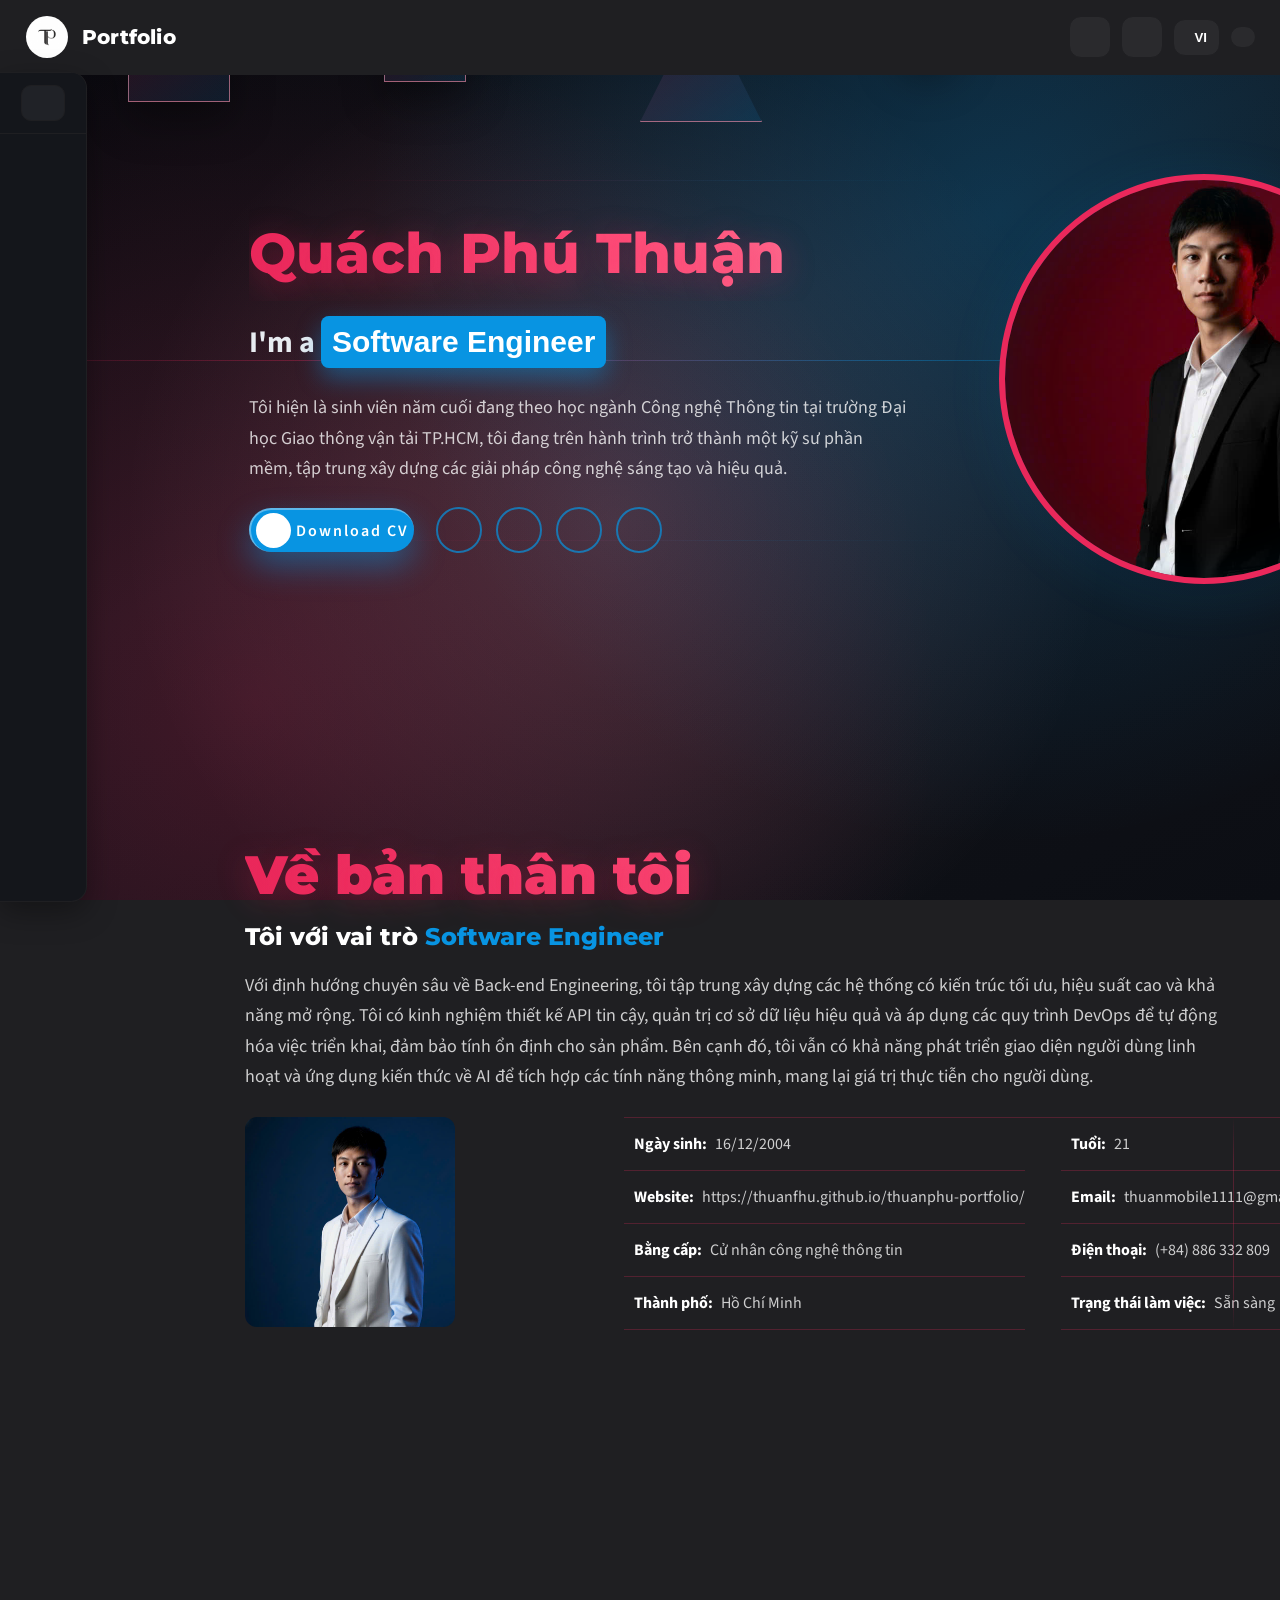
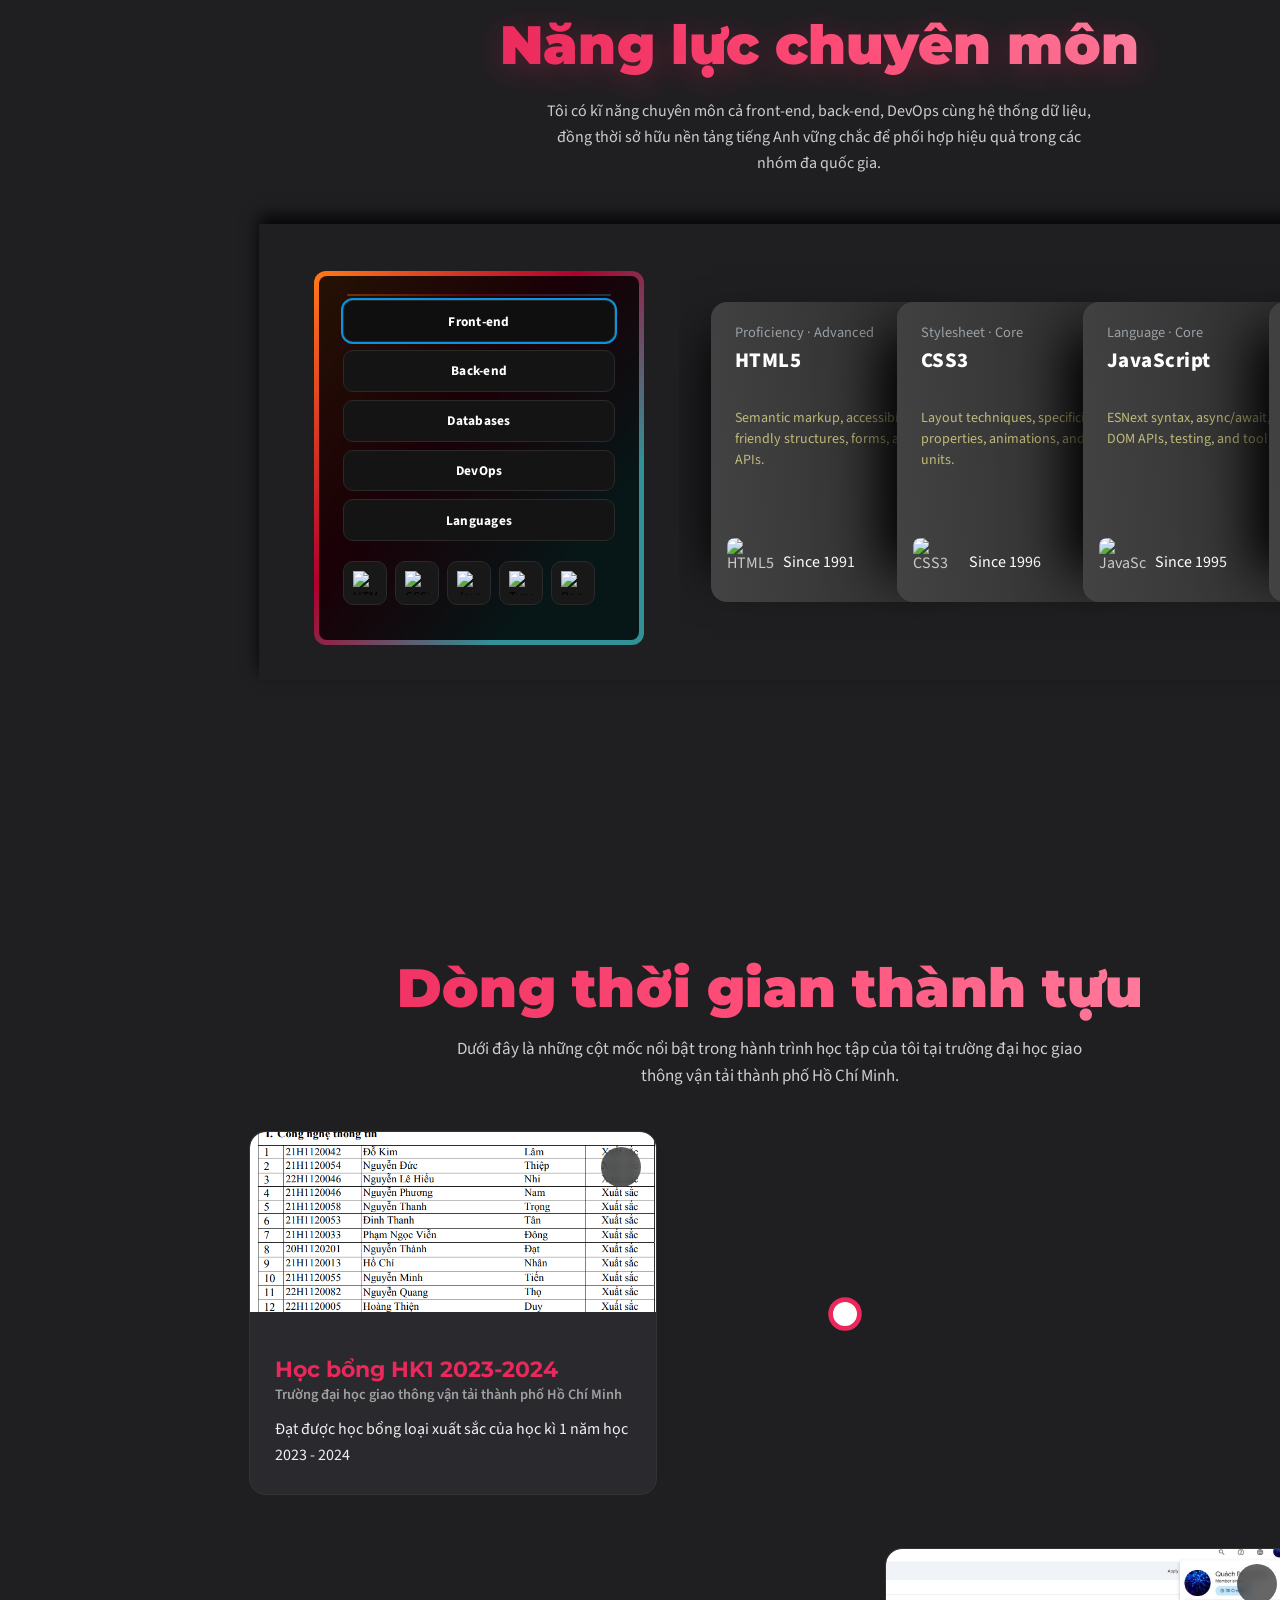
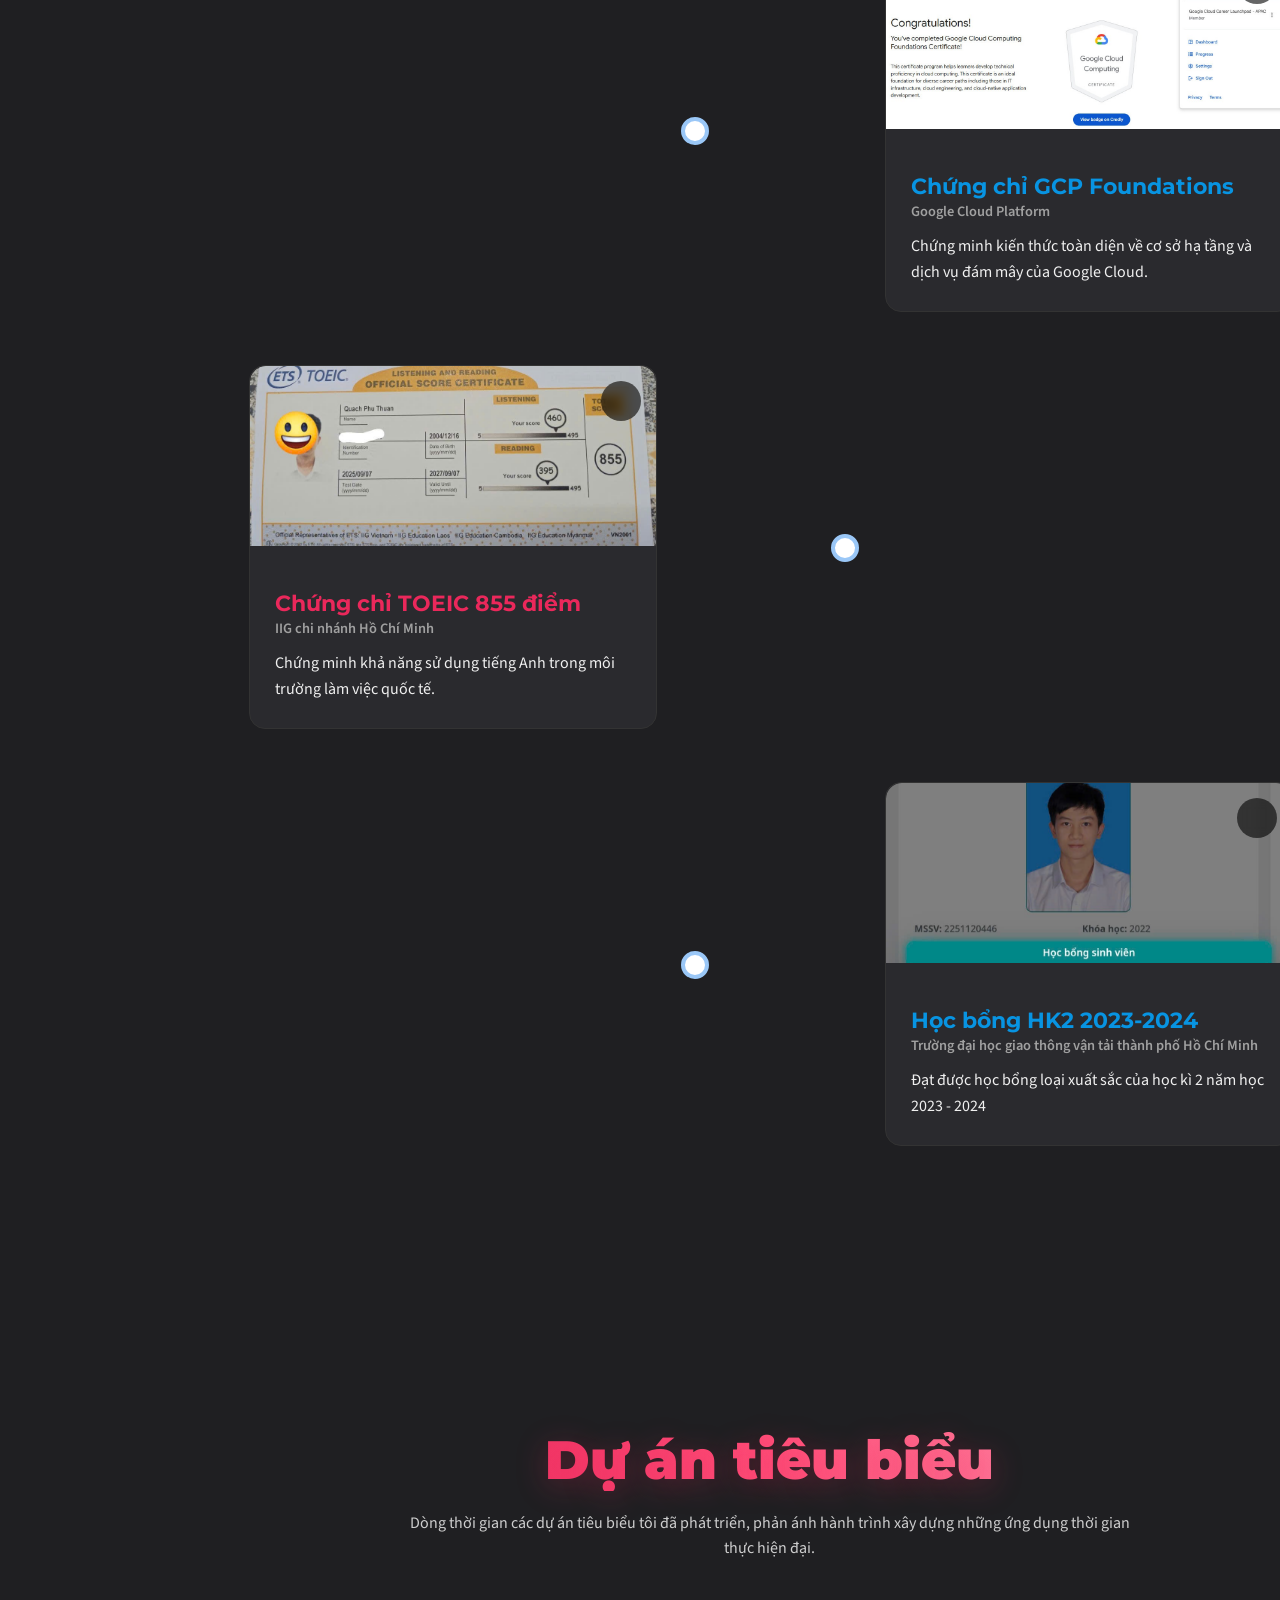
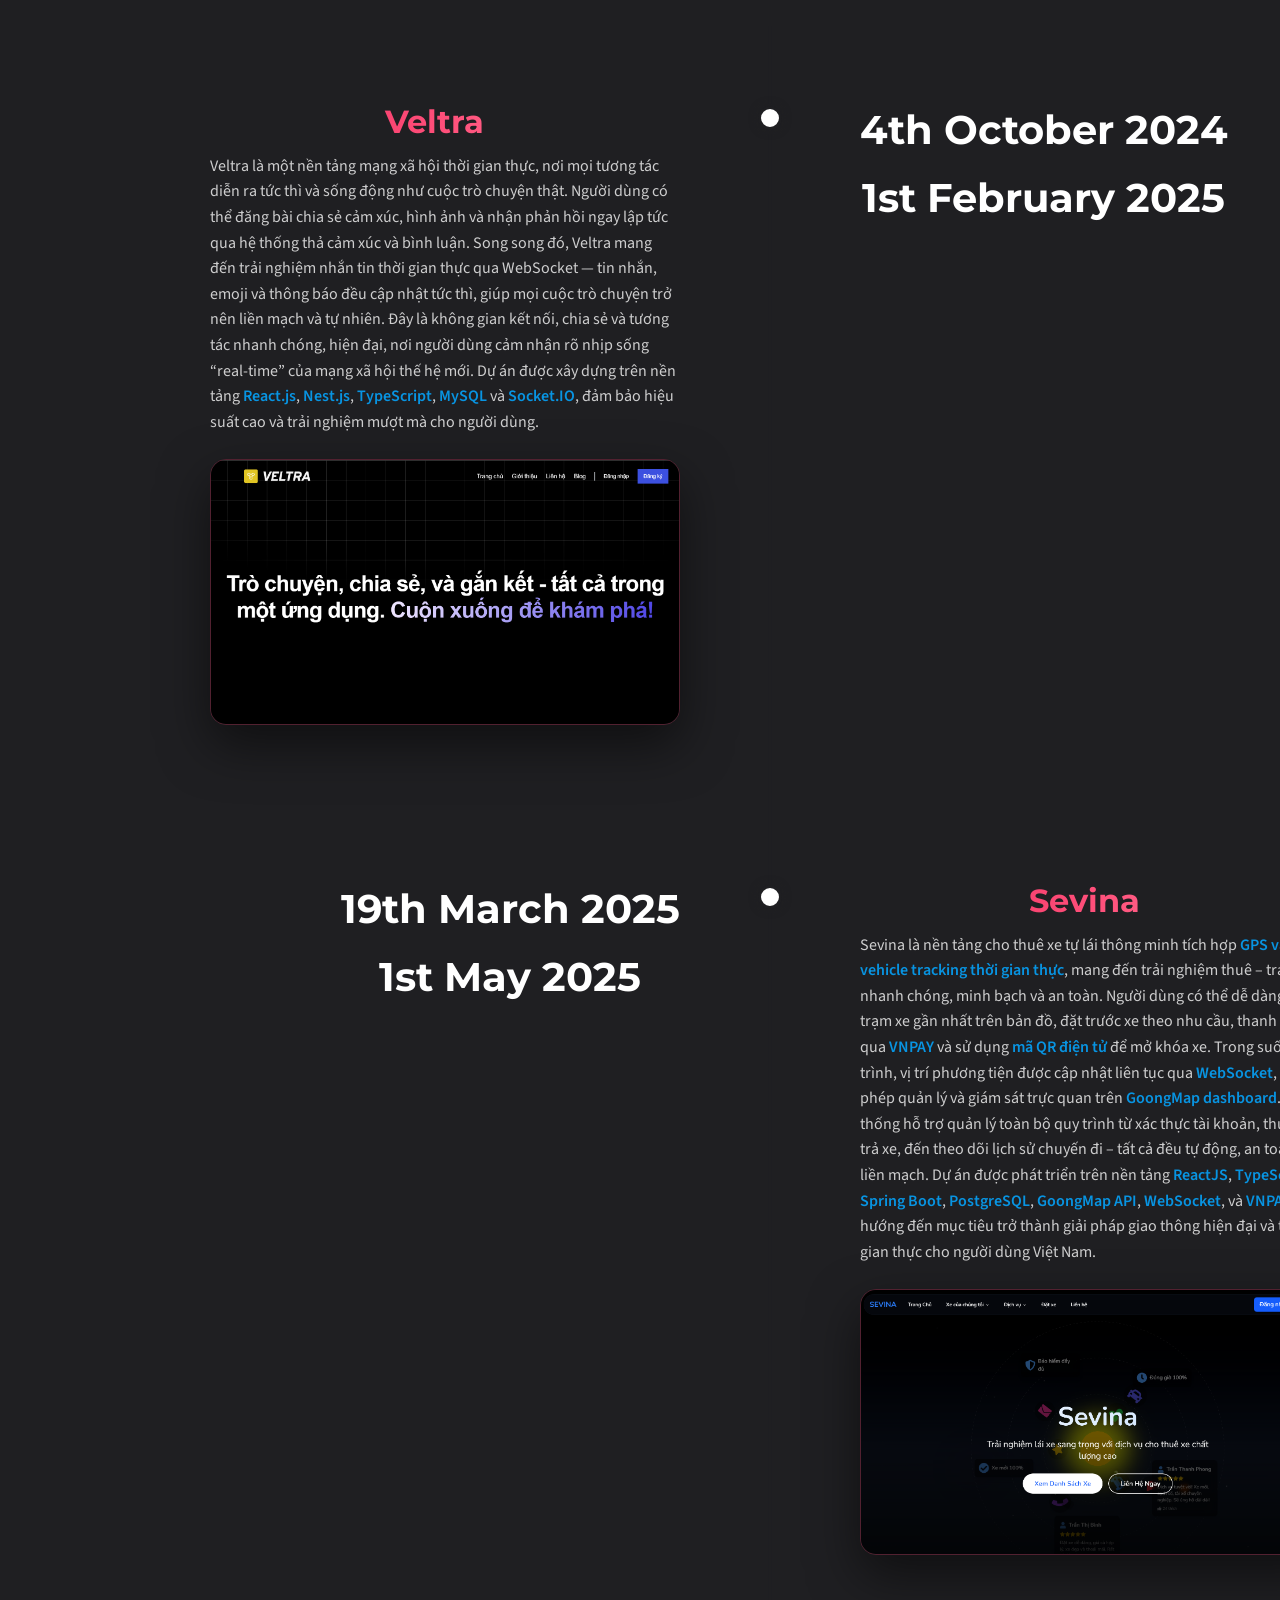
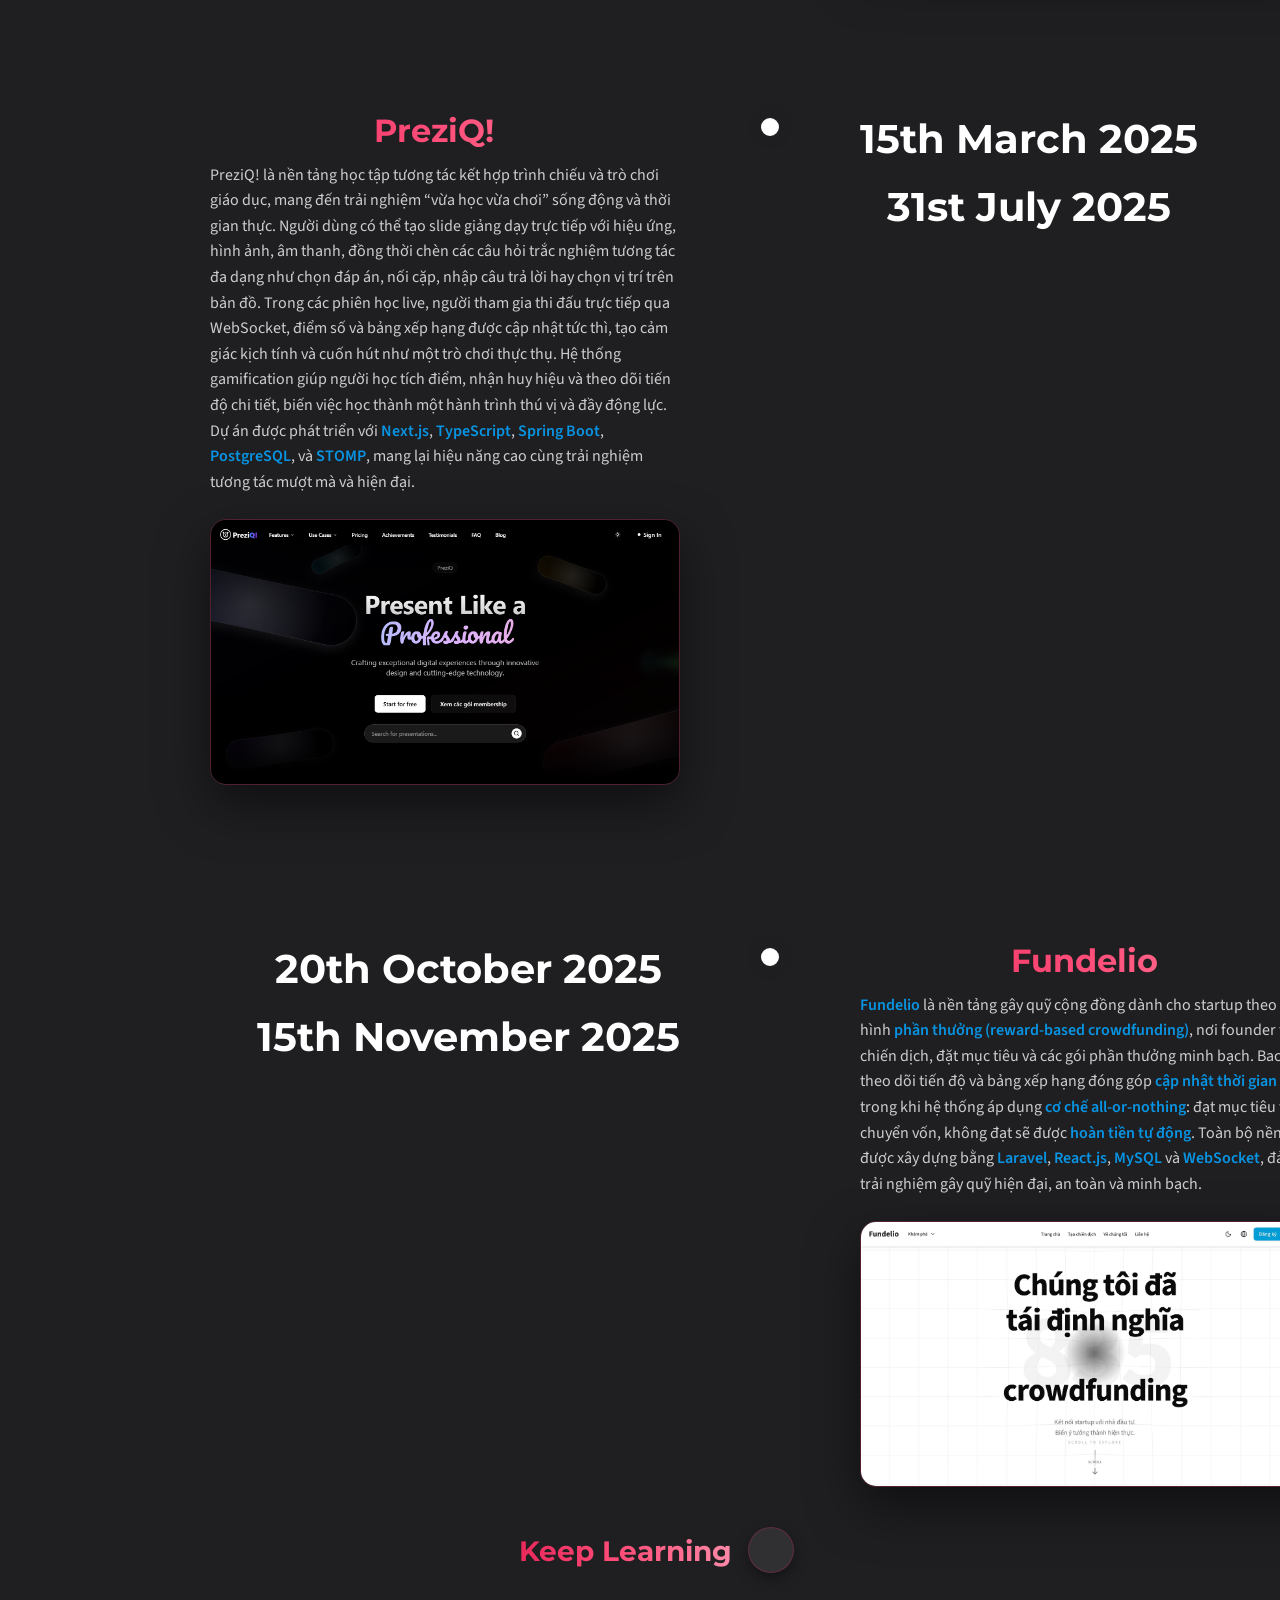
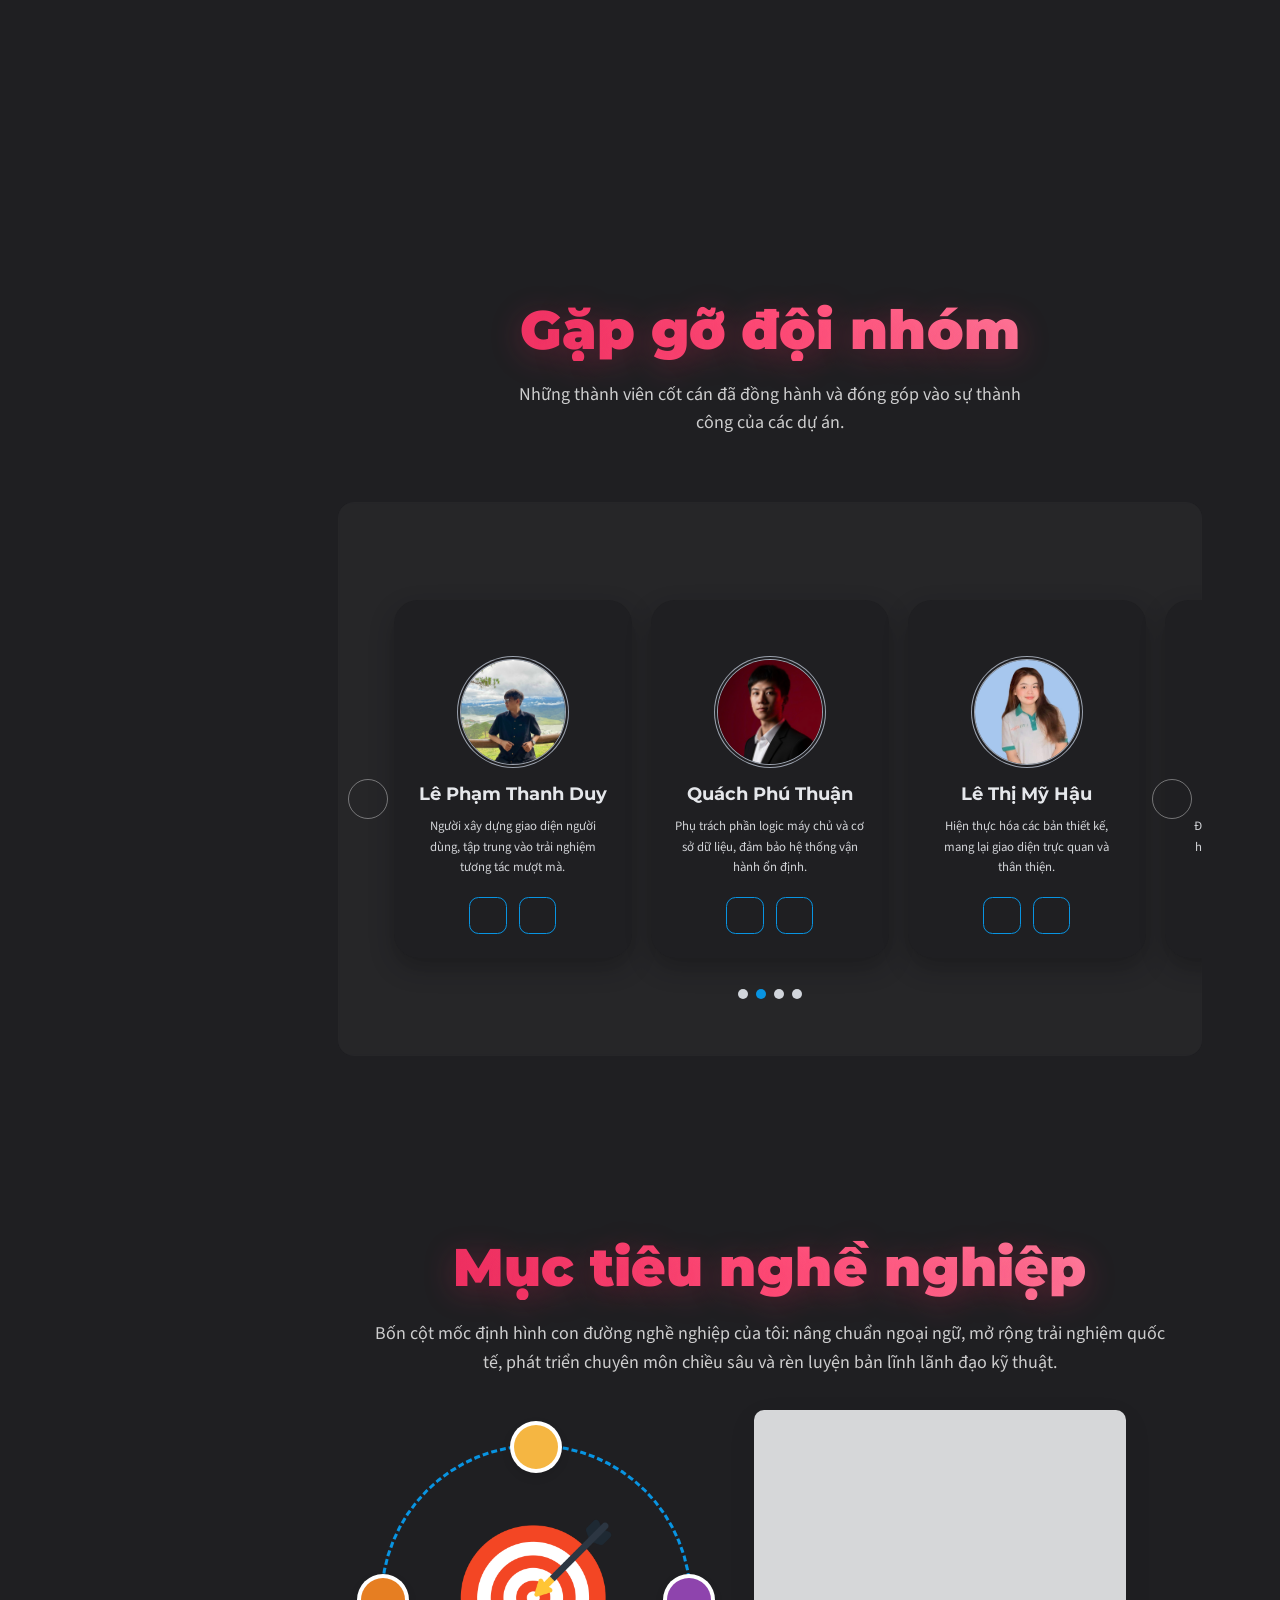
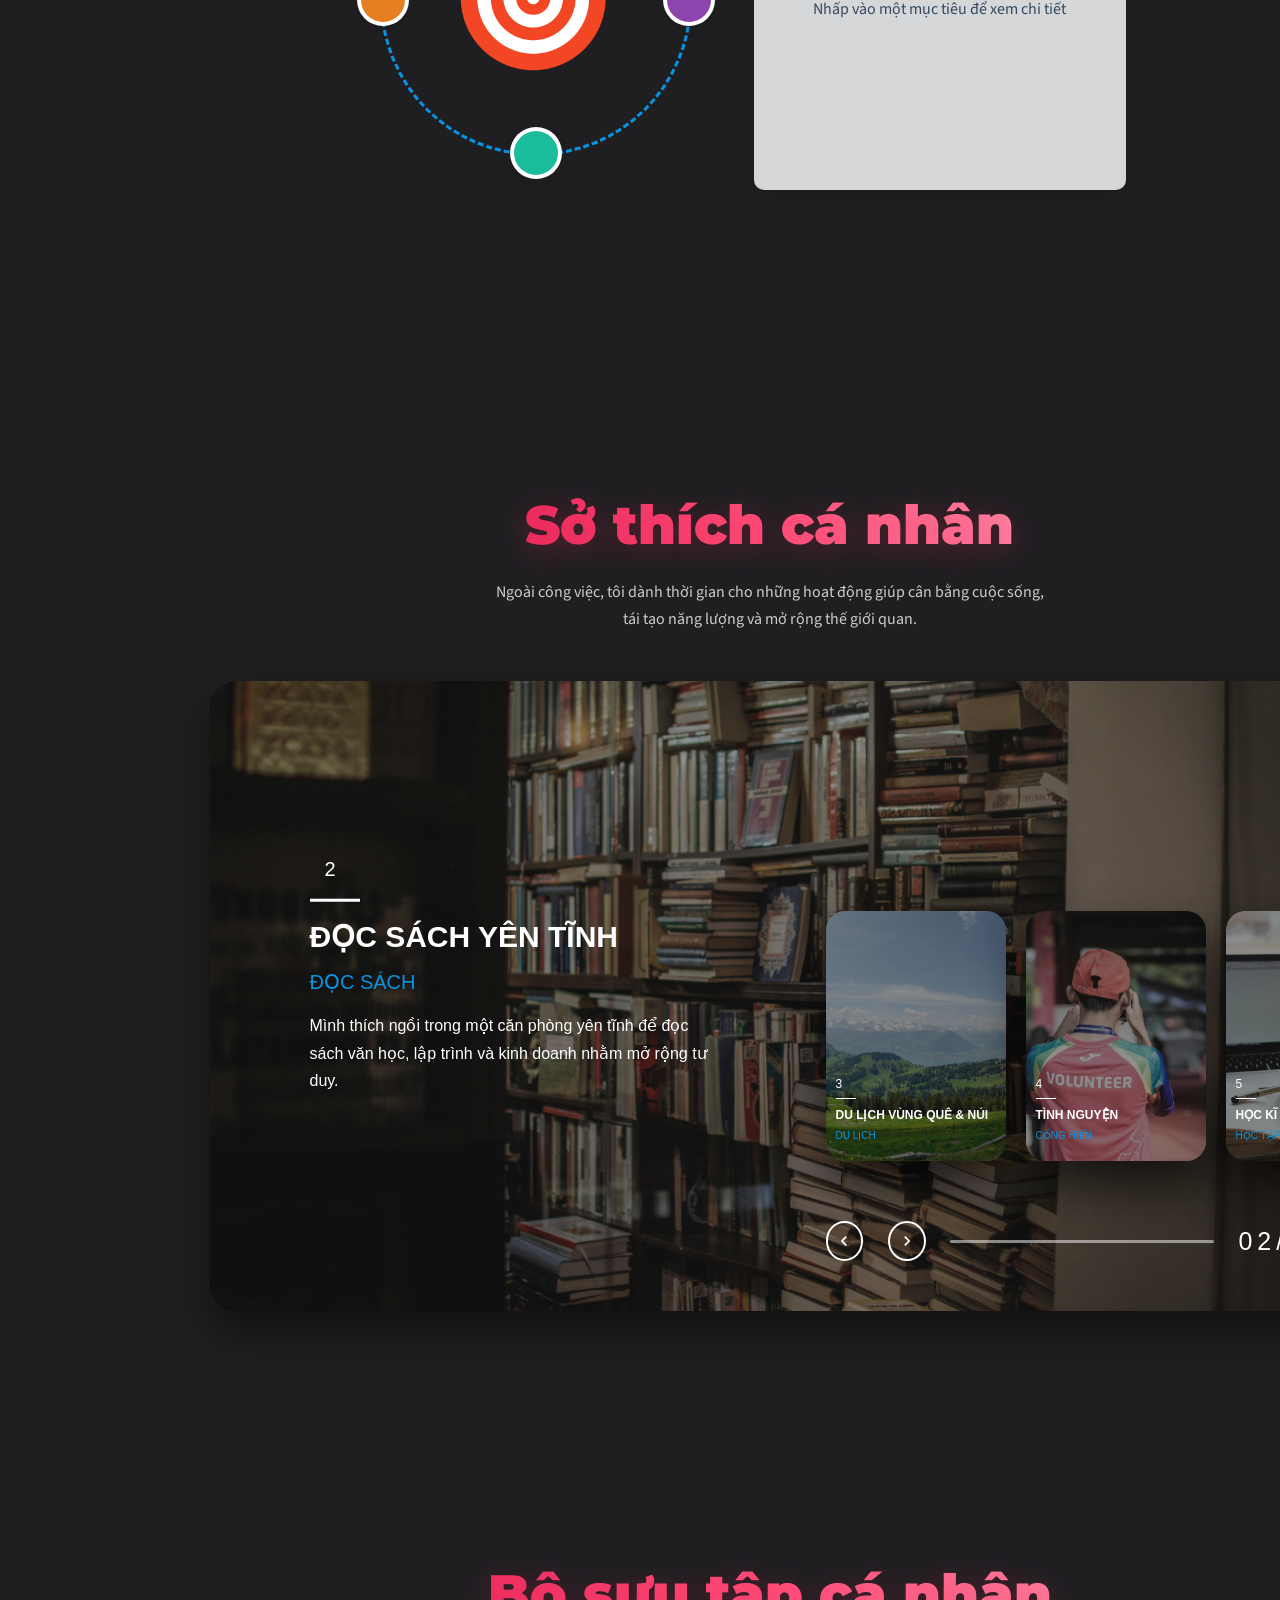
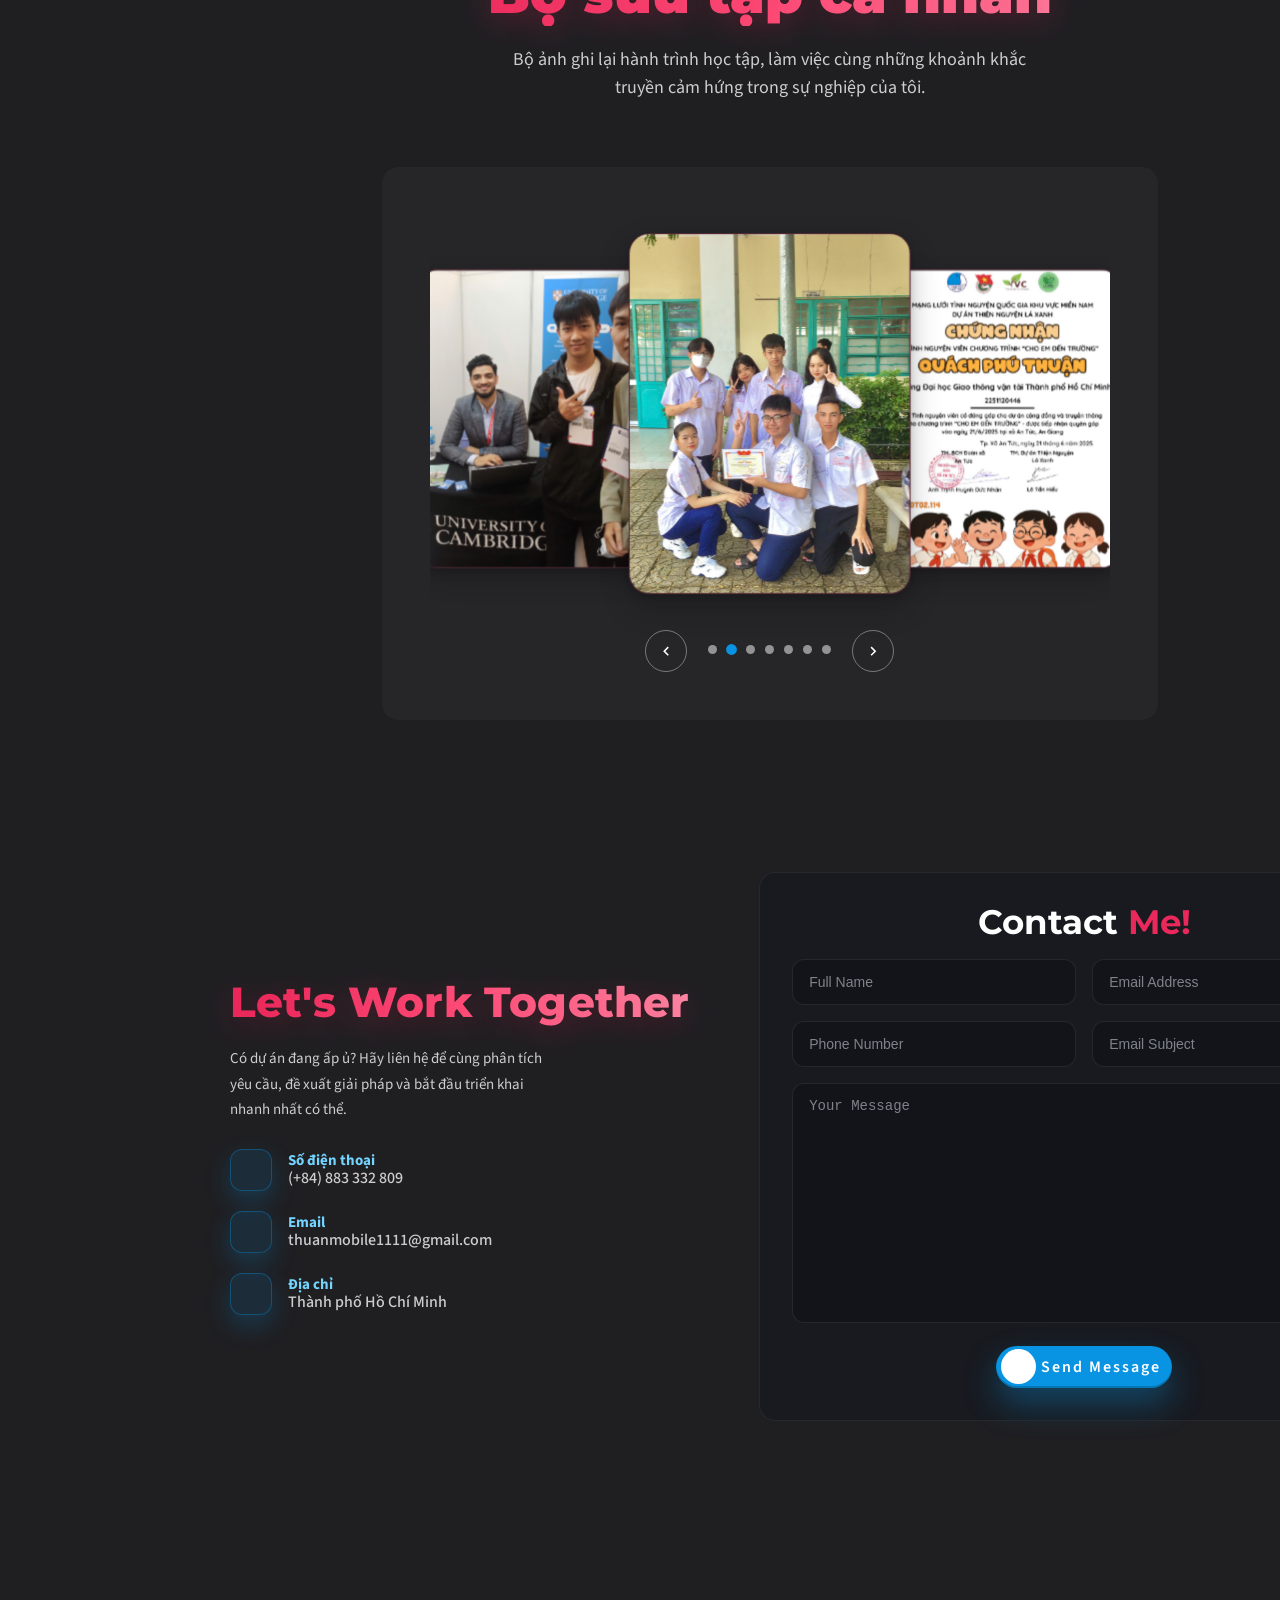
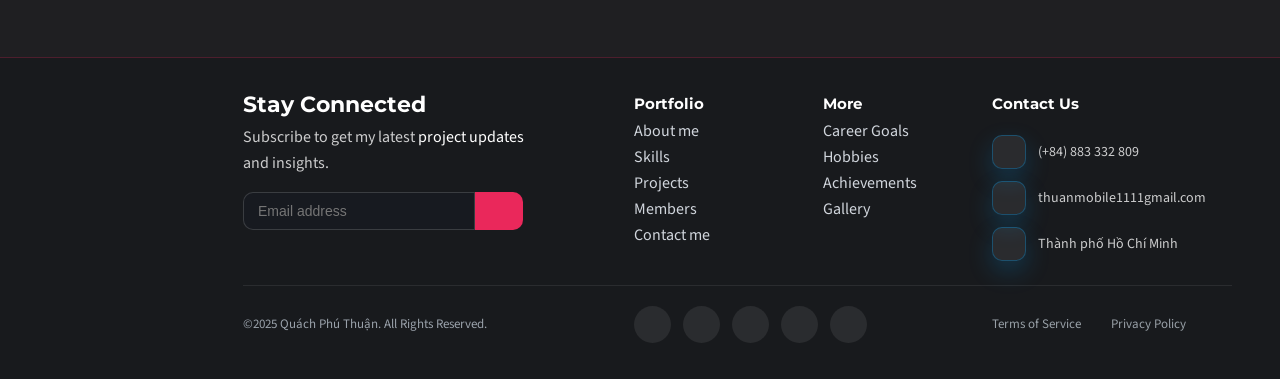
==== commit 6372f43e: "style: Add sparkle effect for Software Engineer button" ====
--- a/index.html
+++ b/index.html
@@ -154,7 +154,26 @@
         <header class="banner__header">
           <h2 id="banner-title" class="banner__title">Quách Phú Thuận</h2>
           <p class="banner__subtitle">
-            I'm a <span class="banner__highlight" aria-label="Highlighted role">Software Engineer</span>
+            I'm a <button class="sparkle-button" aria-label="Highlighted role">Software Engineer
+              <div class="star-1">
+                <svg xmlns:xlink="http://www.w3.org/1999/xlink" viewBox="0 0 784.11 815.53" style="shape-rendering:geometricPrecision; text-rendering:geometricPrecision; image-rendering:optimizeQuality; fill-rule:evenodd; clip-rule:evenodd" version="1.1" xml:space="preserve" xmlns="http://www.w3.org/2000/svg"><defs></defs><g id="Layer_x0020_1"><metadata id="CorelCorpID_0Corel-Layer"></metadata><path d="M392.05 0c-20.9,210.08 -184.06,378.41 -392.05,407.78 207.96,29.37 371.12,197.68 392.05,407.74 20.93,-210.06 184.09,-378.37 392.05,-407.74 -207.98,-29.38 -371.16,-197.69 -392.06,-407.78z" class="fil0"></path></g></svg>
+              </div>
+              <div class="star-2">
+                <svg xmlns:xlink="http://www.w3.org/1999/xlink" viewBox="0 0 784.11 815.53" style="shape-rendering:geometricPrecision; text-rendering:geometricPrecision; image-rendering:optimizeQuality; fill-rule:evenodd; clip-rule:evenodd" version="1.1" xml:space="preserve" xmlns="http://www.w3.org/2000/svg"><defs></defs><g id="Layer_x0020_1"><metadata id="CorelCorpID_0Corel-Layer"></metadata><path d="M392.05 0c-20.9,210.08 -184.06,378.41 -392.05,407.78 207.96,29.37 371.12,197.68 392.05,407.74 20.93,-210.06 184.09,-378.37 392.05,-407.74 -207.98,-29.38 -371.16,-197.69 -392.06,-407.78z" class="fil0"></path></g></svg>
+              </div>
+              <div class="star-3">
+                <svg xmlns:xlink="http://www.w3.org/1999/xlink" viewBox="0 0 784.11 815.53" style="shape-rendering:geometricPrecision; text-rendering:geometricPrecision; image-rendering:optimizeQuality; fill-rule:evenodd; clip-rule:evenodd" version="1.1" xml:space="preserve" xmlns="http://www.w3.org/2000/svg"><defs></defs><g id="Layer_x0020_1"><metadata id="CorelCorpID_0Corel-Layer"></metadata><path d="M392.05 0c-20.9,210.08 -184.06,378.41 -392.05,407.78 207.96,29.37 371.12,197.68 392.05,407.74 20.93,-210.06 184.09,-378.37 392.05,-407.74 -207.98,-29.38 -371.16,-197.69 -392.06,-407.78z" class="fil0"></path></g></svg>
+              </div>
+              <div class="star-4">
+                <svg xmlns:xlink="http://www.w3.org/1999/xlink" viewBox="0 0 784.11 815.53" style="shape-rendering:geometricPrecision; text-rendering:geometricPrecision; image-rendering:optimizeQuality; fill-rule:evenodd; clip-rule:evenodd" version="1.1" xml:space="preserve" xmlns="http://www.w3.org/2000/svg"><defs></defs><g id="Layer_x0020_1"><metadata id="CorelCorpID_0Corel-Layer"></metadata><path d="M392.05 0c-20.9,210.08 -184.06,378.41 -392.05,407.78 207.96,29.37 371.12,197.68 392.05,407.74 20.93,-210.06 184.09,-378.37 392.05,-407.74 -207.98,-29.38 -371.16,-197.69 -392.06,-407.78z" class="fil0"></path></g></svg>
+              </div>
+              <div class="star-5">
+                <svg xmlns:xlink="http://www.w3.org/1999/xlink" viewBox="0 0 784.11 815.53" style="shape-rendering:geometricPrecision; text-rendering:geometricPrecision; image-rendering:optimizeQuality; fill-rule:evenodd; clip-rule:evenodd" version="1.1" xml:space="preserve" xmlns="http://www.w3.org/2000/svg"><defs></defs><g id="Layer_x0020_1"><metadata id="CorelCorpID_0Corel-Layer"></metadata><path d="M392.05 0c-20.9,210.08 -184.06,378.41 -392.05,407.78 207.96,29.37 371.12,197.68 392.05,407.74 20.93,-210.06 184.09,-378.37 392.05,-407.74 -207.98,-29.38 -371.16,-197.69 -392.06,-407.78z" class="fil0"></path></g></svg>
+              </div>
+              <div class="star-6">
+                <svg xmlns:xlink="http://www.w3.org/1999/xlink" viewBox="0 0 784.11 815.53" style="shape-rendering:geometricPrecision; text-rendering:geometricPrecision; image-rendering:optimizeQuality; fill-rule:evenodd; clip-rule:evenodd" version="1.1" xml:space="preserve" xmlns="http://www.w3.org/2000/svg"><defs></defs><g id="Layer_x0020_1"><metadata id="CorelCorpID_0Corel-Layer"></metadata><path d="M392.05 0c-20.9,210.08 -184.06,378.41 -392.05,407.78 207.96,29.37 371.12,197.68 392.05,407.74 20.93,-210.06 184.09,-378.37 392.05,-407.74 -207.98,-29.38 -371.16,-197.69 -392.06,-407.78z" class="fil0"></path></g></svg>
+              </div>
+            </button>
           </p>
           <p class="banner__desc">
             Tôi hiện là sinh viên năm cuối đang theo học ngành Công nghệ Thông tin tại trường Đại học Giao thông vận tải TP.HCM, tôi đang trên hành trình trở thành một kỹ sư phần mềm, tập trung xây dựng các giải pháp công nghệ sáng tạo và hiệu quả.
--- a/assets/css/styles.css
+++ b/assets/css/styles.css
@@ -2520,7 +2520,6 @@
   --color-icon-bg-initial: #0f1724;
   --color-details-bg: rgba(14, 18, 26, 0.82);
   --goal1-color: #f5b642;
- 
   --goal2-color: #8e44ad;
   --goal3-color: #1abc9c;
   --goal4-color: #e67e22;
@@ -3714,4 +3713,159 @@
 .projects__github-icon:hover {
   color: color-mix(in oklab, #0894E2 80%, white 20%);
   transform: scale(1.1);
+}
+
+/* =============================== SPARKLE BUTTON =============================== */
+.sparkle-button {
+  position: relative;
+  padding: 9px 11px;
+  background: #0894e2;
+  font-size: inherit;
+  font-weight: inherit;
+  color: #fff;
+  border: none;
+  border-radius: 8px;
+  box-shadow: 0 0 0 3px rgba(8, 148, 226, 0.35) inset, 0 10px 24px rgba(8, 148, 226, 0.45);
+  transition: all .3s ease-in-out;
+  cursor: pointer;
+}
+
+.sparkle-button .star-1 {
+  position: absolute;
+  top: 20%;
+  left: 20%;
+  width: 25px;
+  height: auto;
+  filter: drop-shadow(0 0 0 #0894e2);
+  z-index: -5;
+  transition: all 1s cubic-bezier(0.05, 0.83, 0.43, 0.96);
+}
+
+.sparkle-button .star-2 {
+  position: absolute;
+  top: 45%;
+  left: 45%;
+  width: 15px;
+  height: auto;
+  filter: drop-shadow(0 0 0 #0894e2);
+  z-index: -5;
+  transition: all 1s cubic-bezier(0, 0.4, 0, 1.01);
+}
+
+.sparkle-button .star-3 {
+  position: absolute;
+  top: 40%;
+  left: 40%;
+  width: 5px;
+  height: auto;
+  filter: drop-shadow(0 0 0 #0894e2);
+  z-index: -5;
+  transition: all 1s cubic-bezier(0, 0.4, 0, 1.01);
+}
+
+.sparkle-button .star-4 {
+  position: absolute;
+  top: 20%;
+  left: 40%;
+  width: 8px;
+  height: auto;
+  filter: drop-shadow(0 0 0 #0894e2);
+  z-index: -5;
+  transition: all .8s cubic-bezier(0, 0.4, 0, 1.01);
+}
+
+.sparkle-button .star-5 {
+  position: absolute;
+  top: 25%;
+  left: 45%;
+  width: 15px;
+  height: auto;
+  filter: drop-shadow(0 0 0 #0894e2);
+  z-index: -5;
+  transition: all .6s cubic-bezier(0, 0.4, 0, 1.01);
+}
+
+.sparkle-button .star-6 {
+  position: absolute;
+  top: 5%;
+  left: 50%;
+  width: 5px;
+  height: auto;
+  filter: drop-shadow(0 0 0 #0894e2);
+  z-index: -5;
+  transition: all .8s ease;
+}
+
+.sparkle-button:hover {
+  background: transparent;
+  color: #0894e2;
+  box-shadow: 0 0 25px rgba(8, 148, 226, 0.8);
+}
+
+.sparkle-button:hover .star-1 {
+  position: absolute;
+  top: -80%;
+  left: -30%;
+  width: 25px;
+  height: auto;
+  filter: drop-shadow(0 0 10px #fff);
+  z-index: 2;
+}
+
+.sparkle-button:hover .star-2 {
+  position: absolute;
+  top: -25%;
+  left: 10%;
+  width: 15px;
+  height: auto;
+  filter: drop-shadow(0 0 10px #fff);
+  z-index: 2;
+}
+
+.sparkle-button:hover .star-3 {
+  position: absolute;
+  top: 55%;
+  left: 25%;
+  width: 5px;
+  height: auto;
+  filter: drop-shadow(0 0 10px #fff);
+  z-index: 2;
+}
+
+.sparkle-button:hover .star-4 {
+  position: absolute;
+  top: 30%;
+  left: 80%;
+  width: 8px;
+  height: auto;
+  filter: drop-shadow(0 0 10px #fff);
+  z-index: 2;
+}
+
+.sparkle-button:hover .star-5 {
+  position: absolute;
+  top: 25%;
+  left: 115%;
+  width: 15px;
+  height: auto;
+  filter: drop-shadow(0 0 10px #fff);
+  z-index: 2;
+}
+
+.sparkle-button:hover .star-6 {
+  position: absolute;
+  top: 5%;
+  left: 60%;
+  width: 5px;
+  height: auto;
+  filter: drop-shadow(0 0 10px #fff);
+  z-index: 2;
+}
+
+.sparkle-button .fil0 {
+  fill: #0894e2;
+}
+
+.sparkle-button:hover .fil0 {
+  fill: #fff;
 }
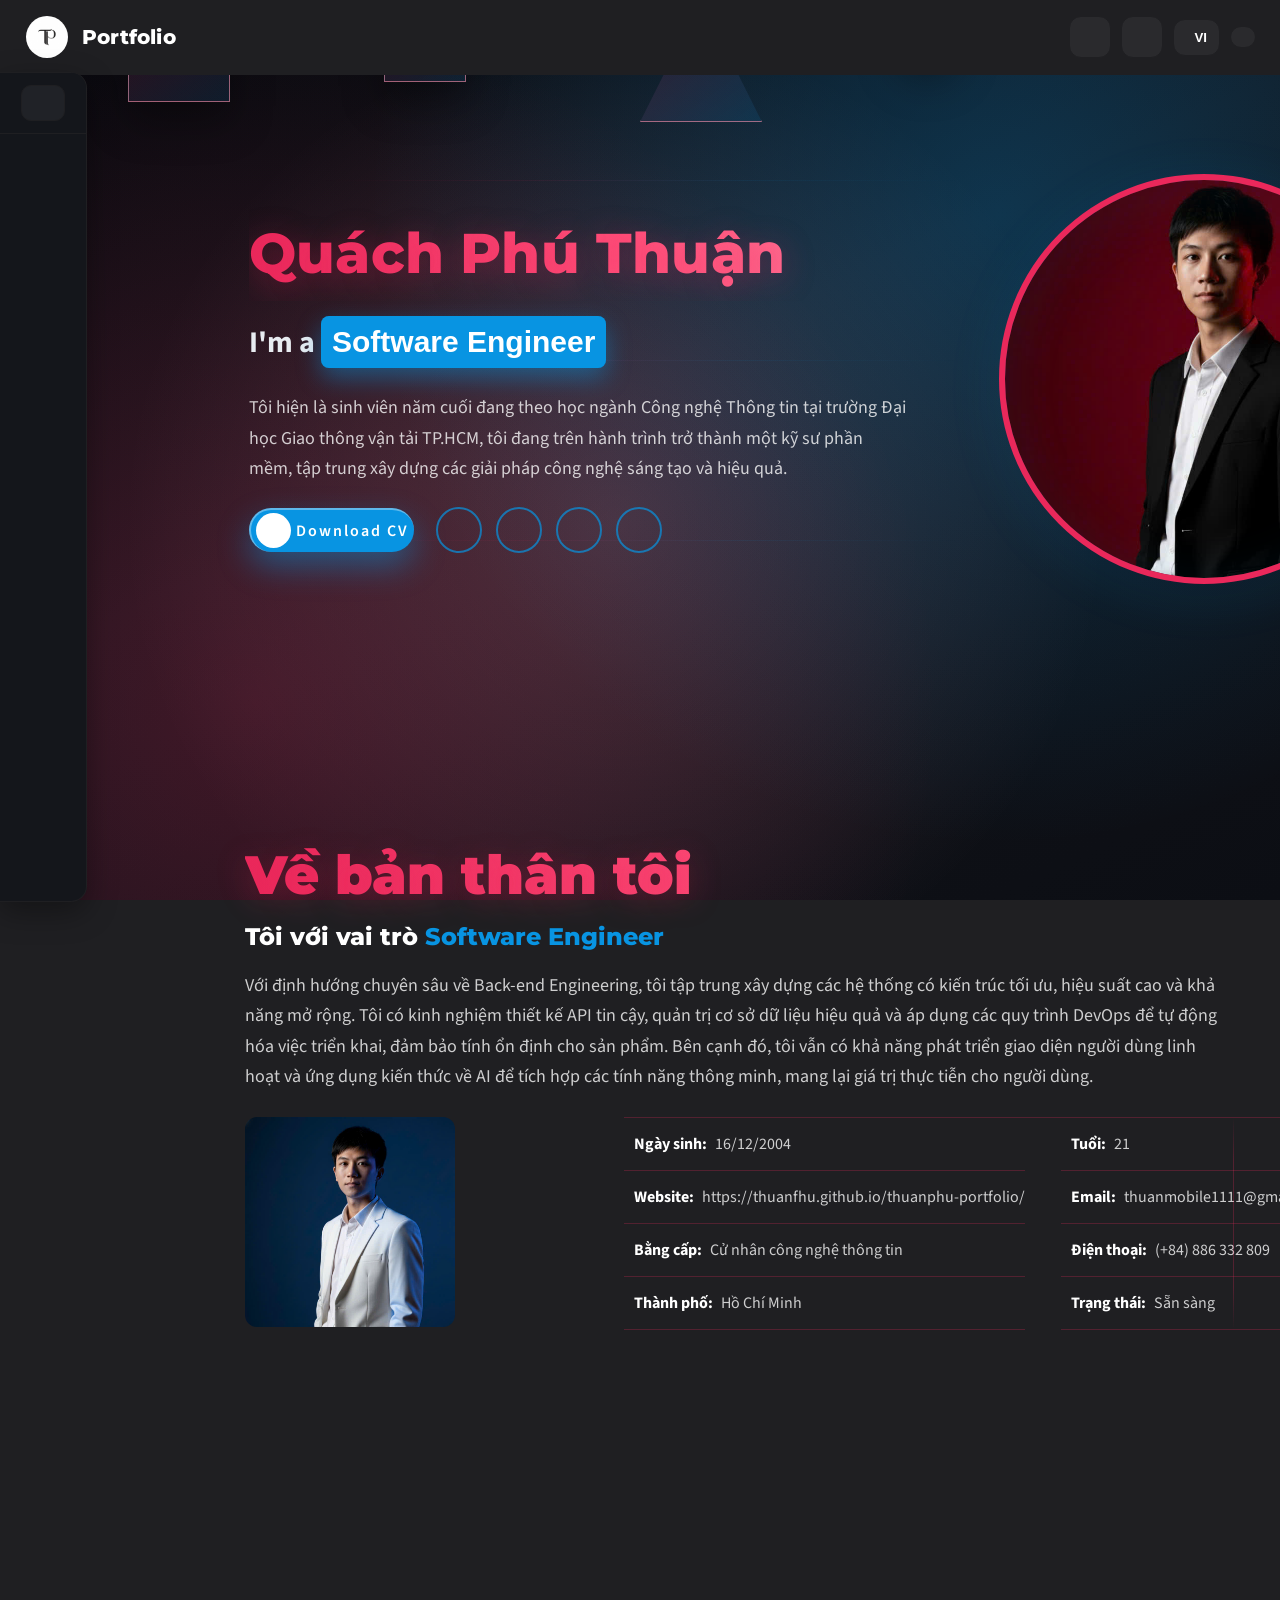
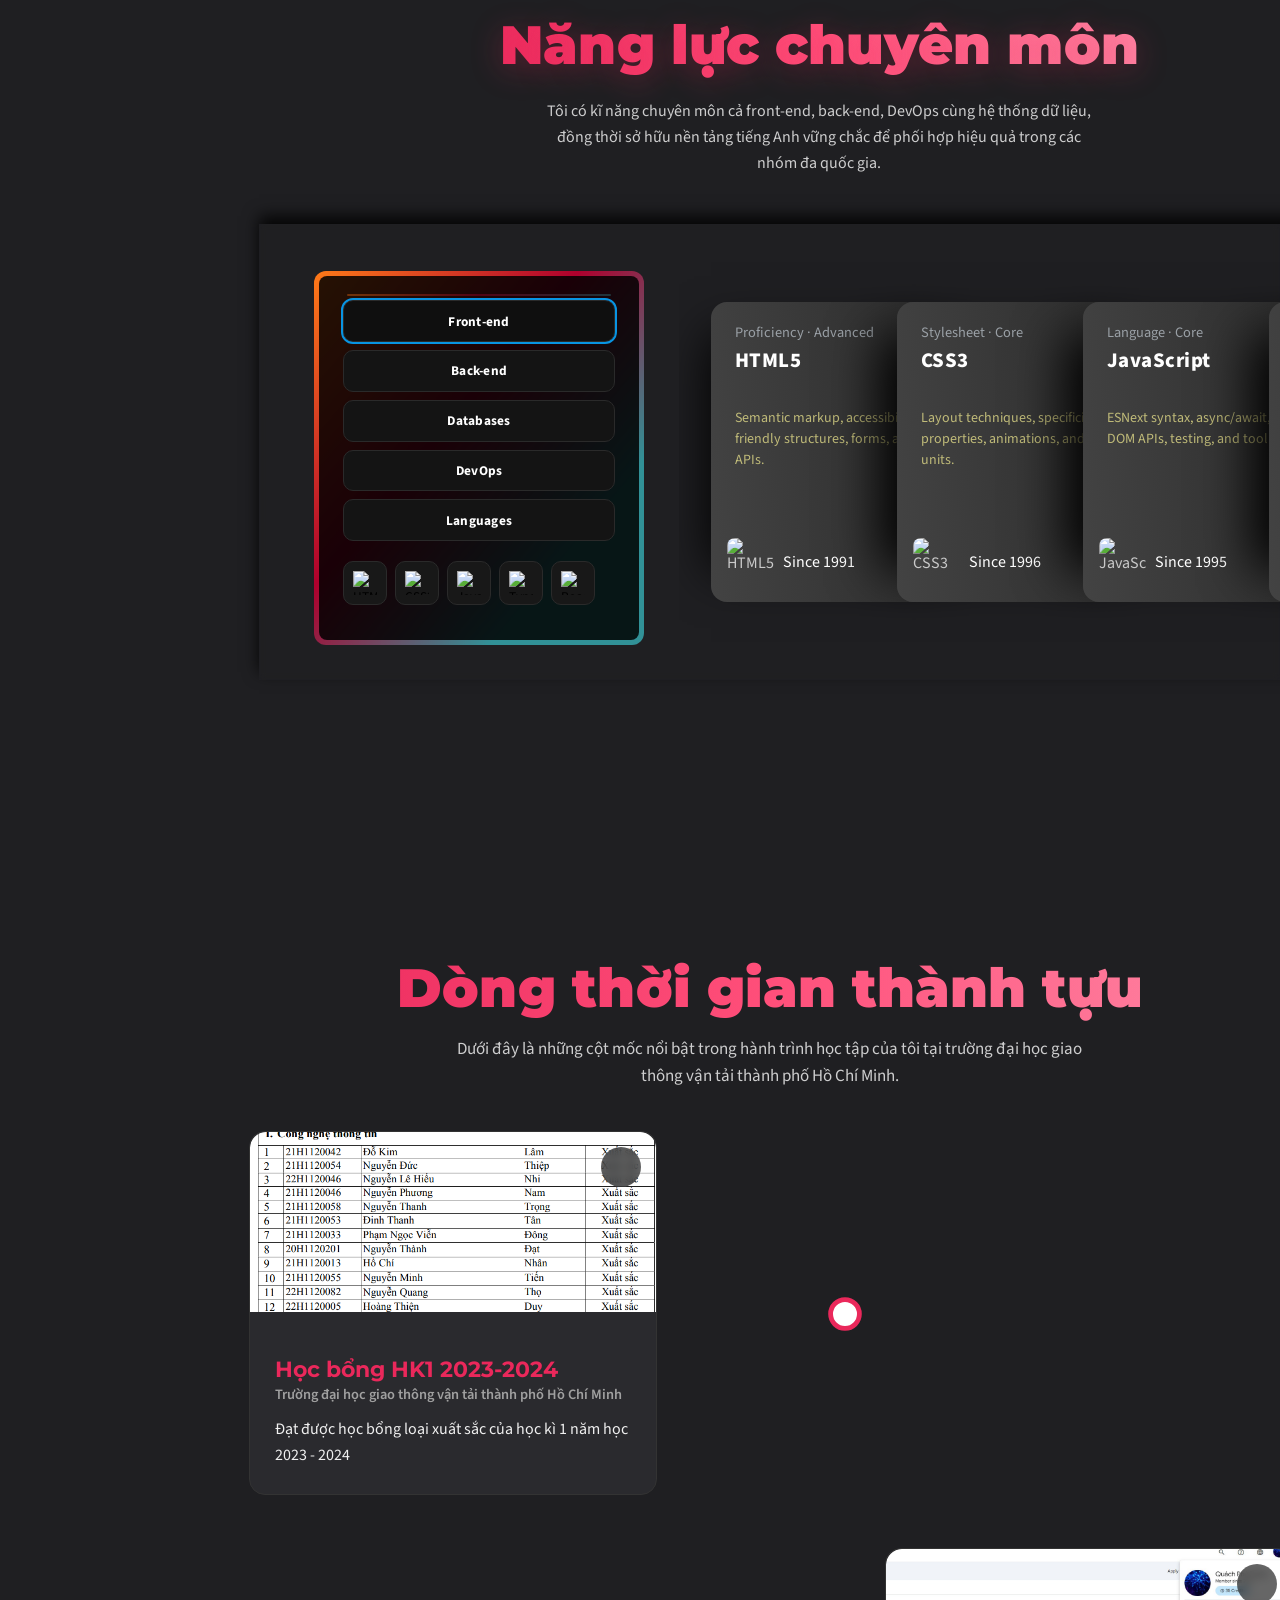
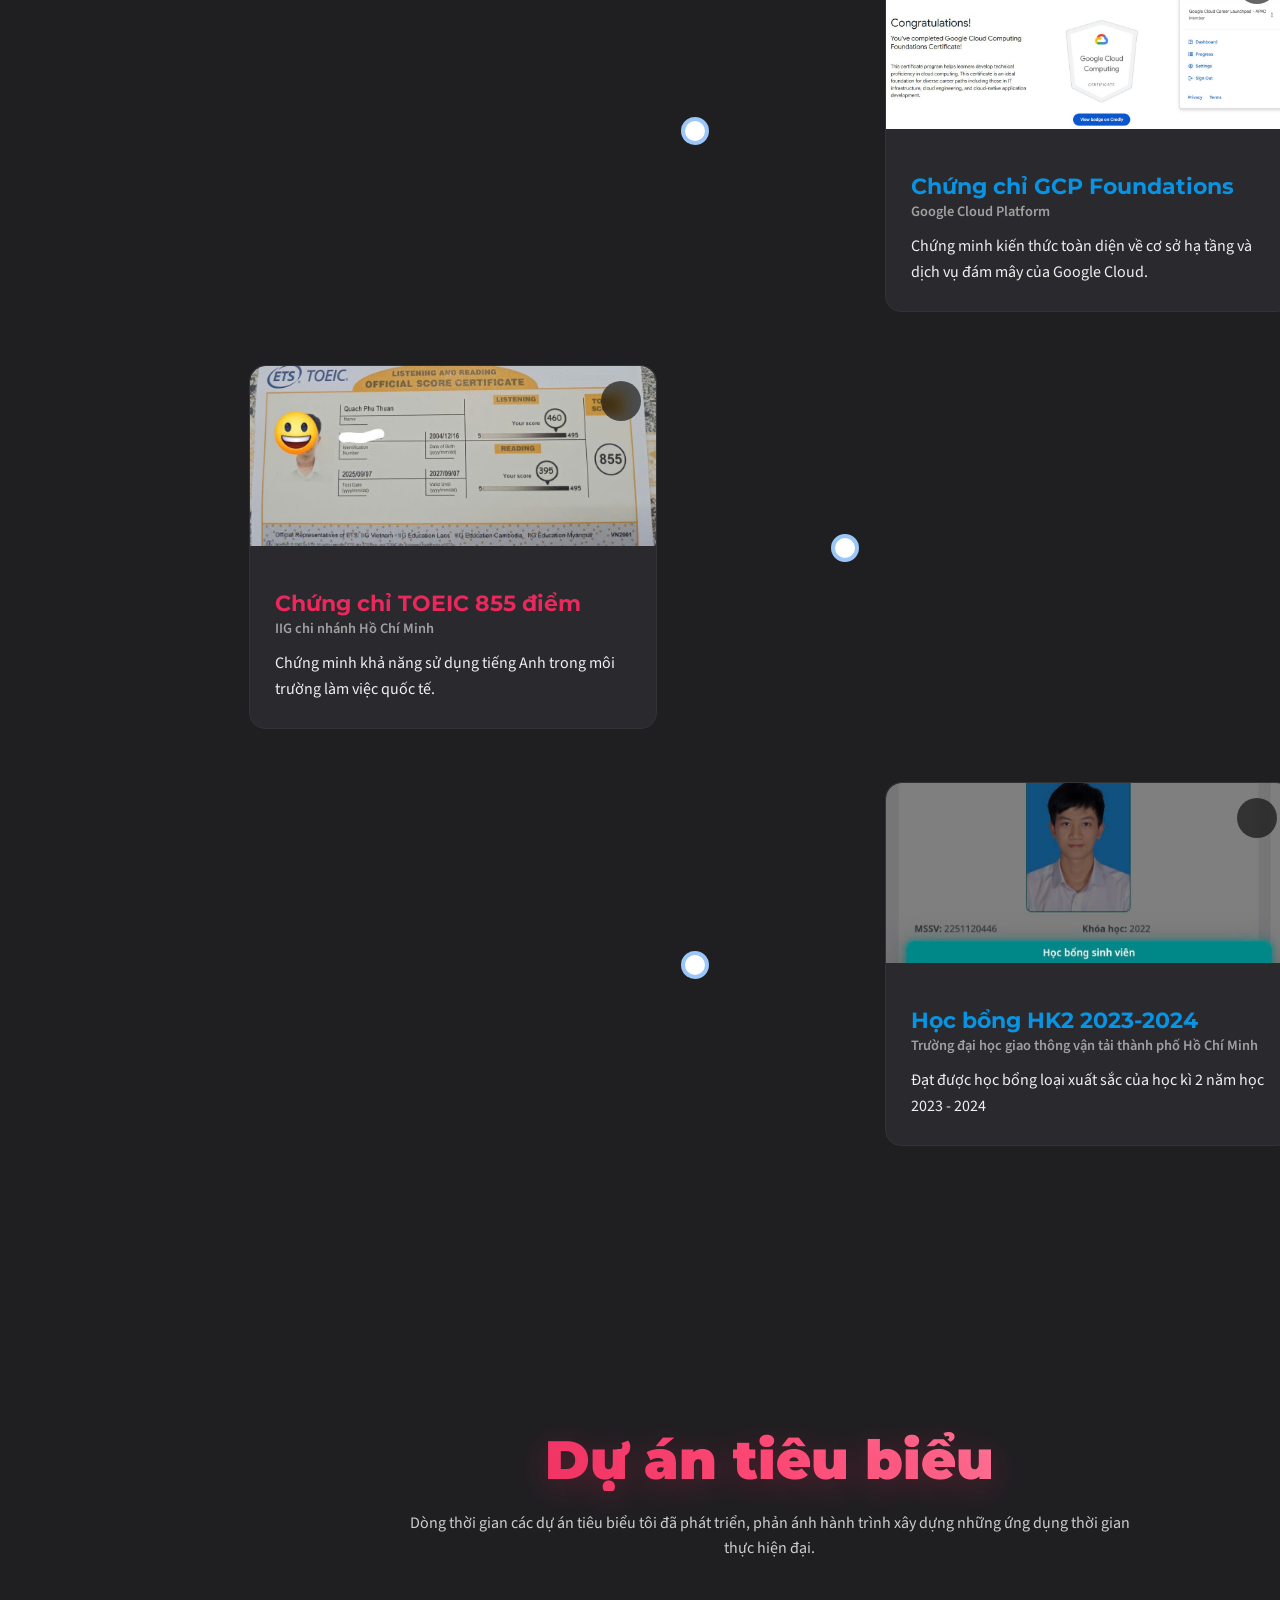
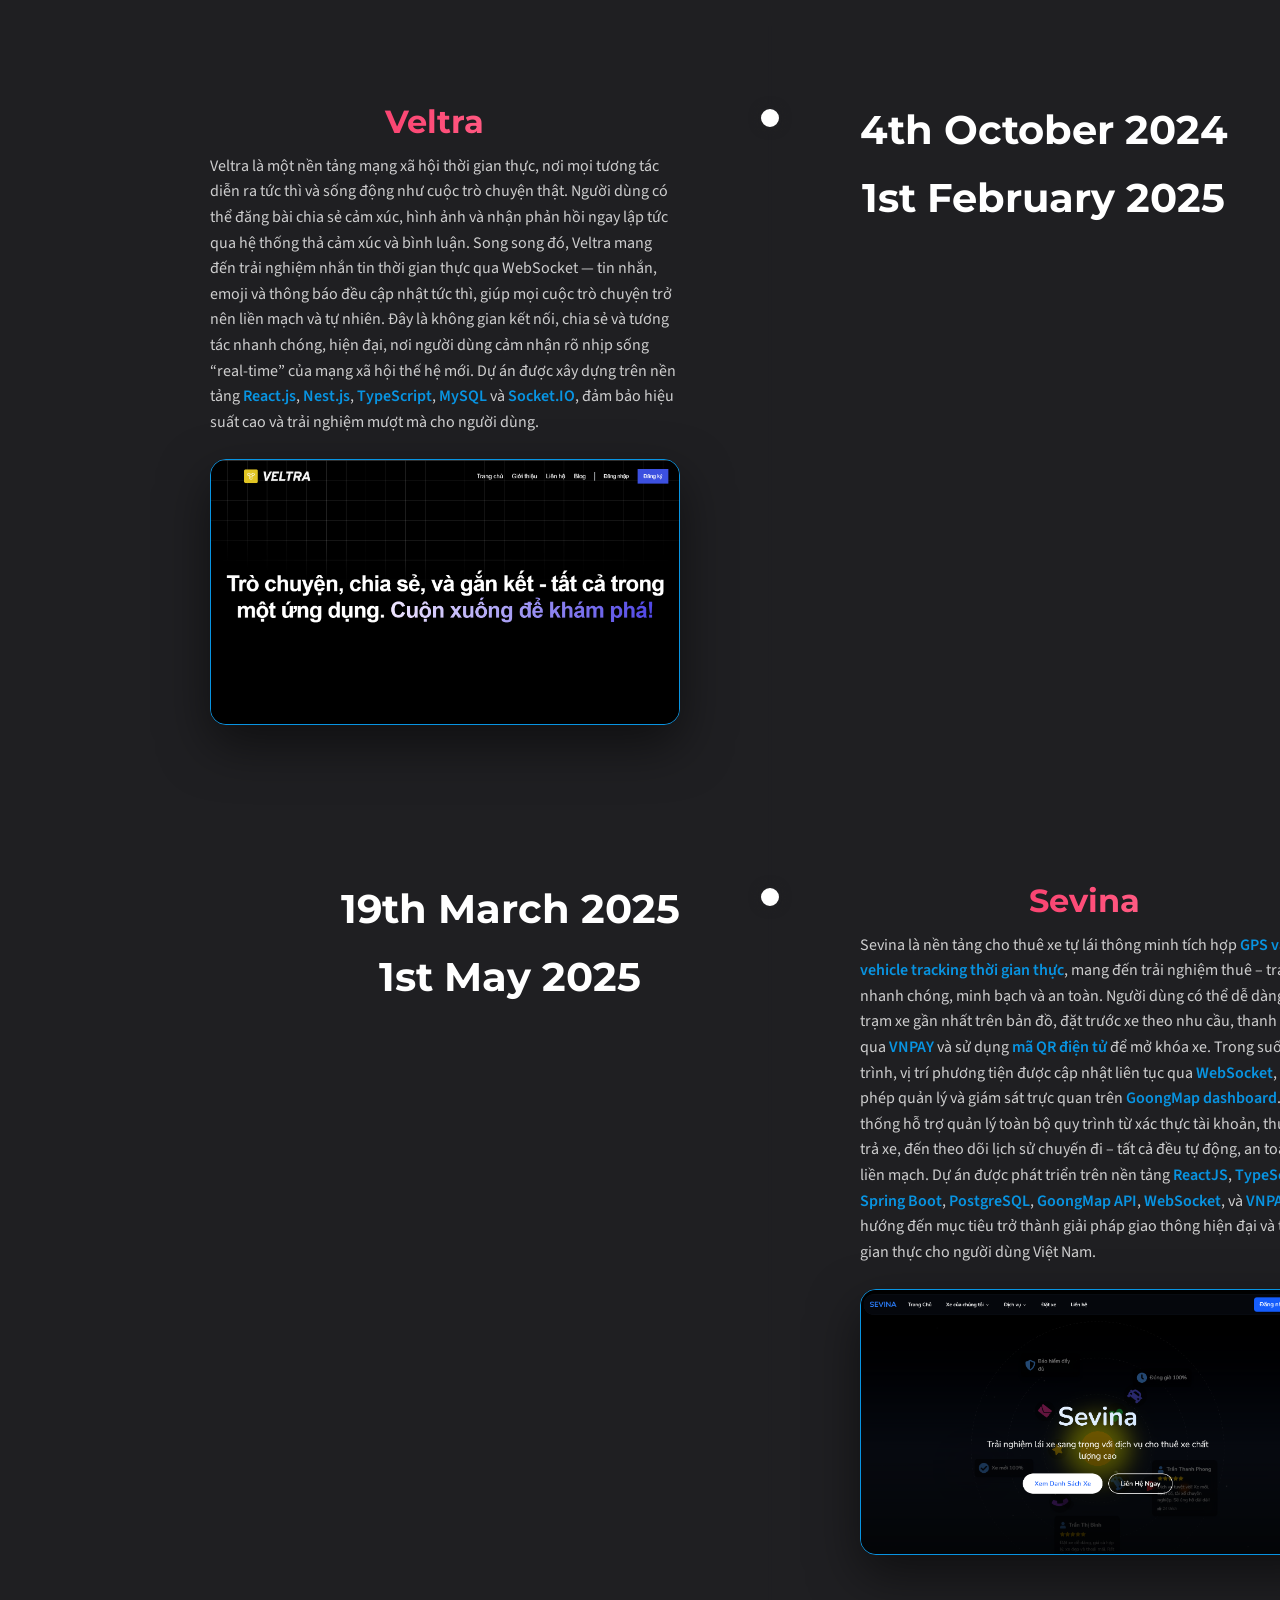
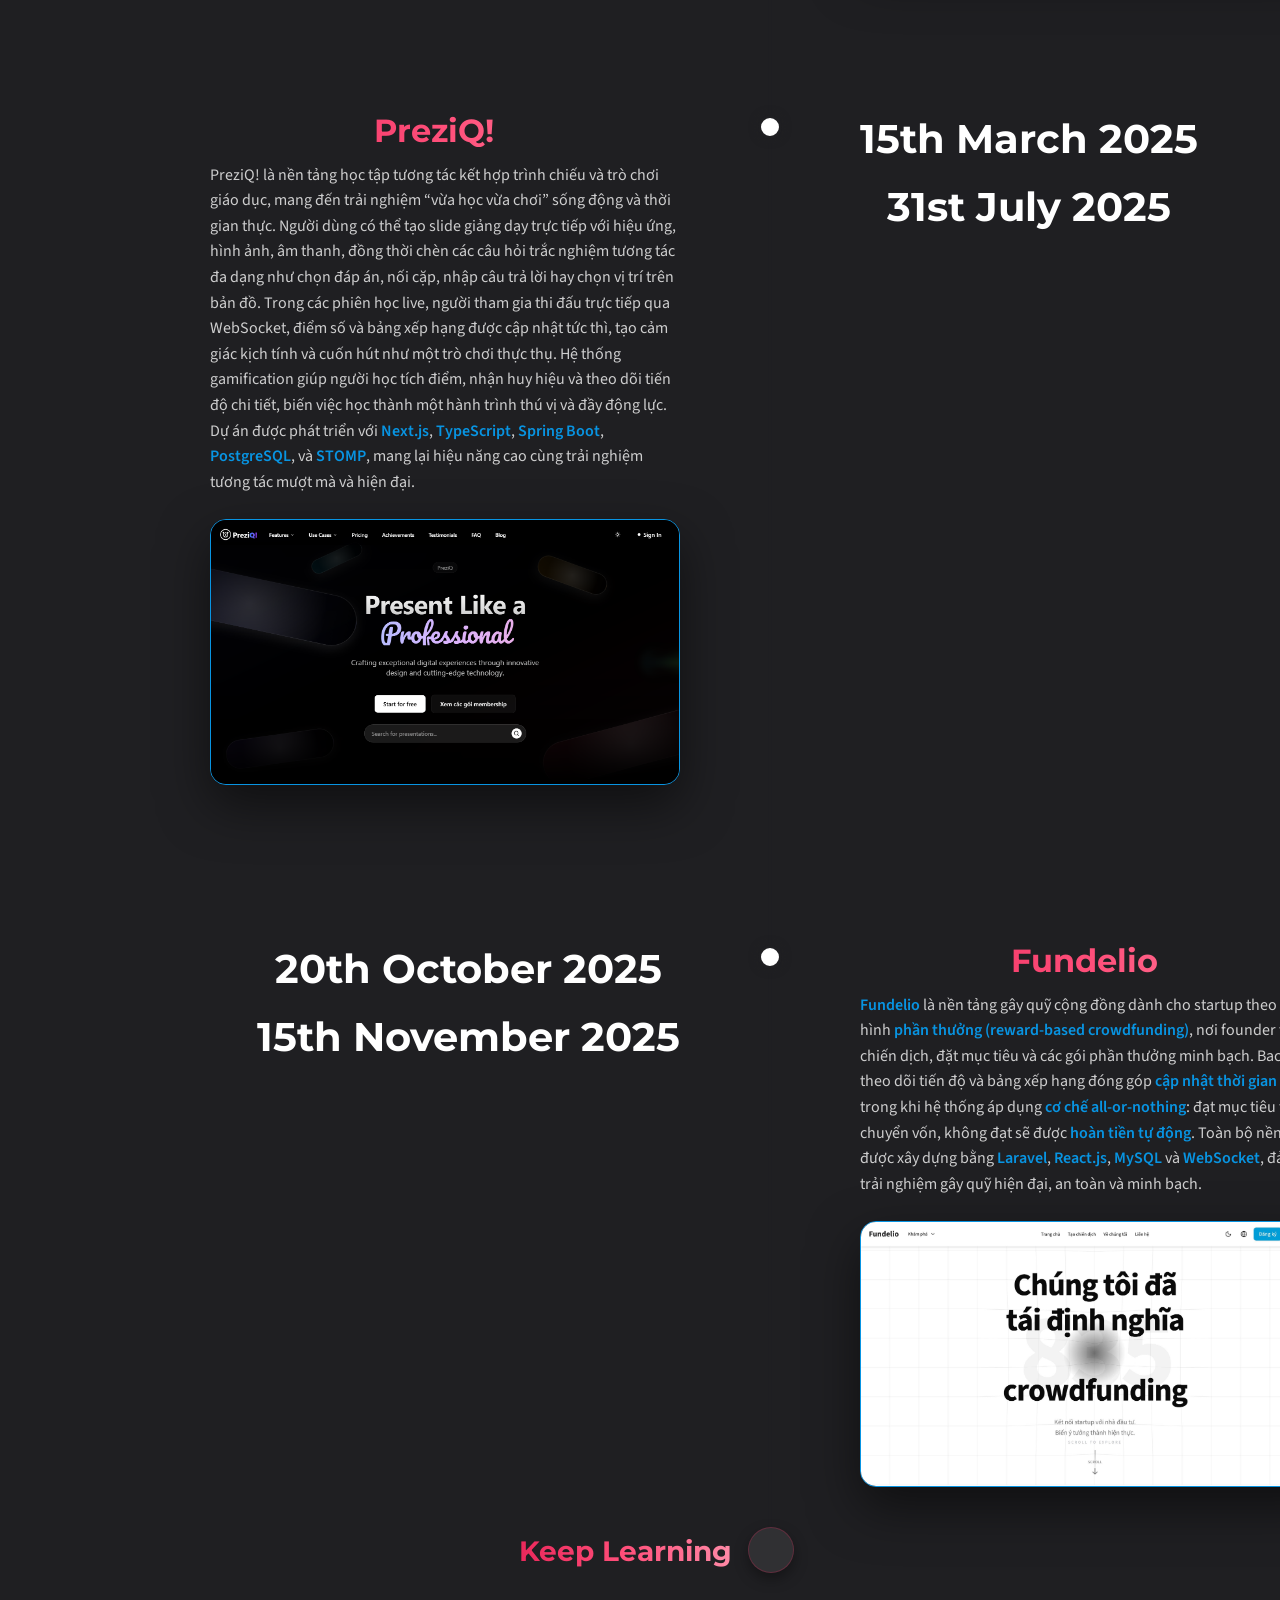
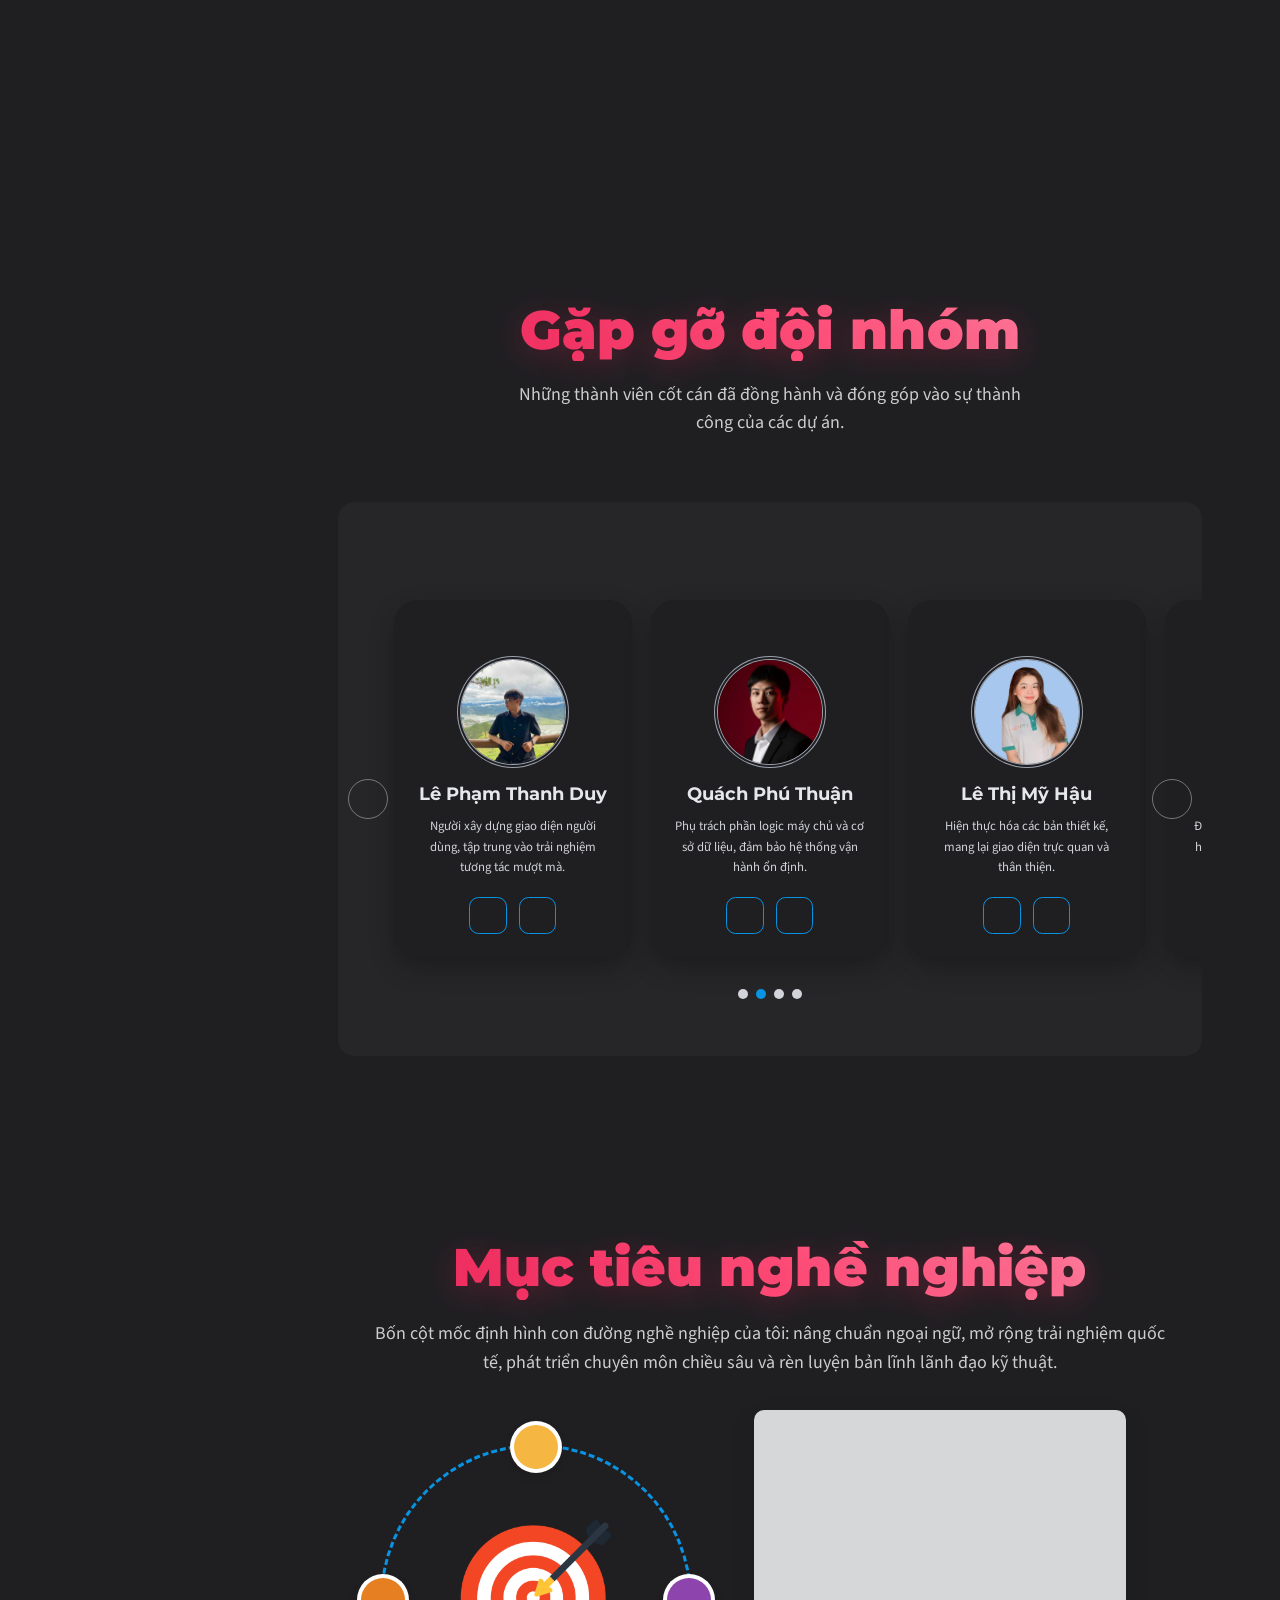
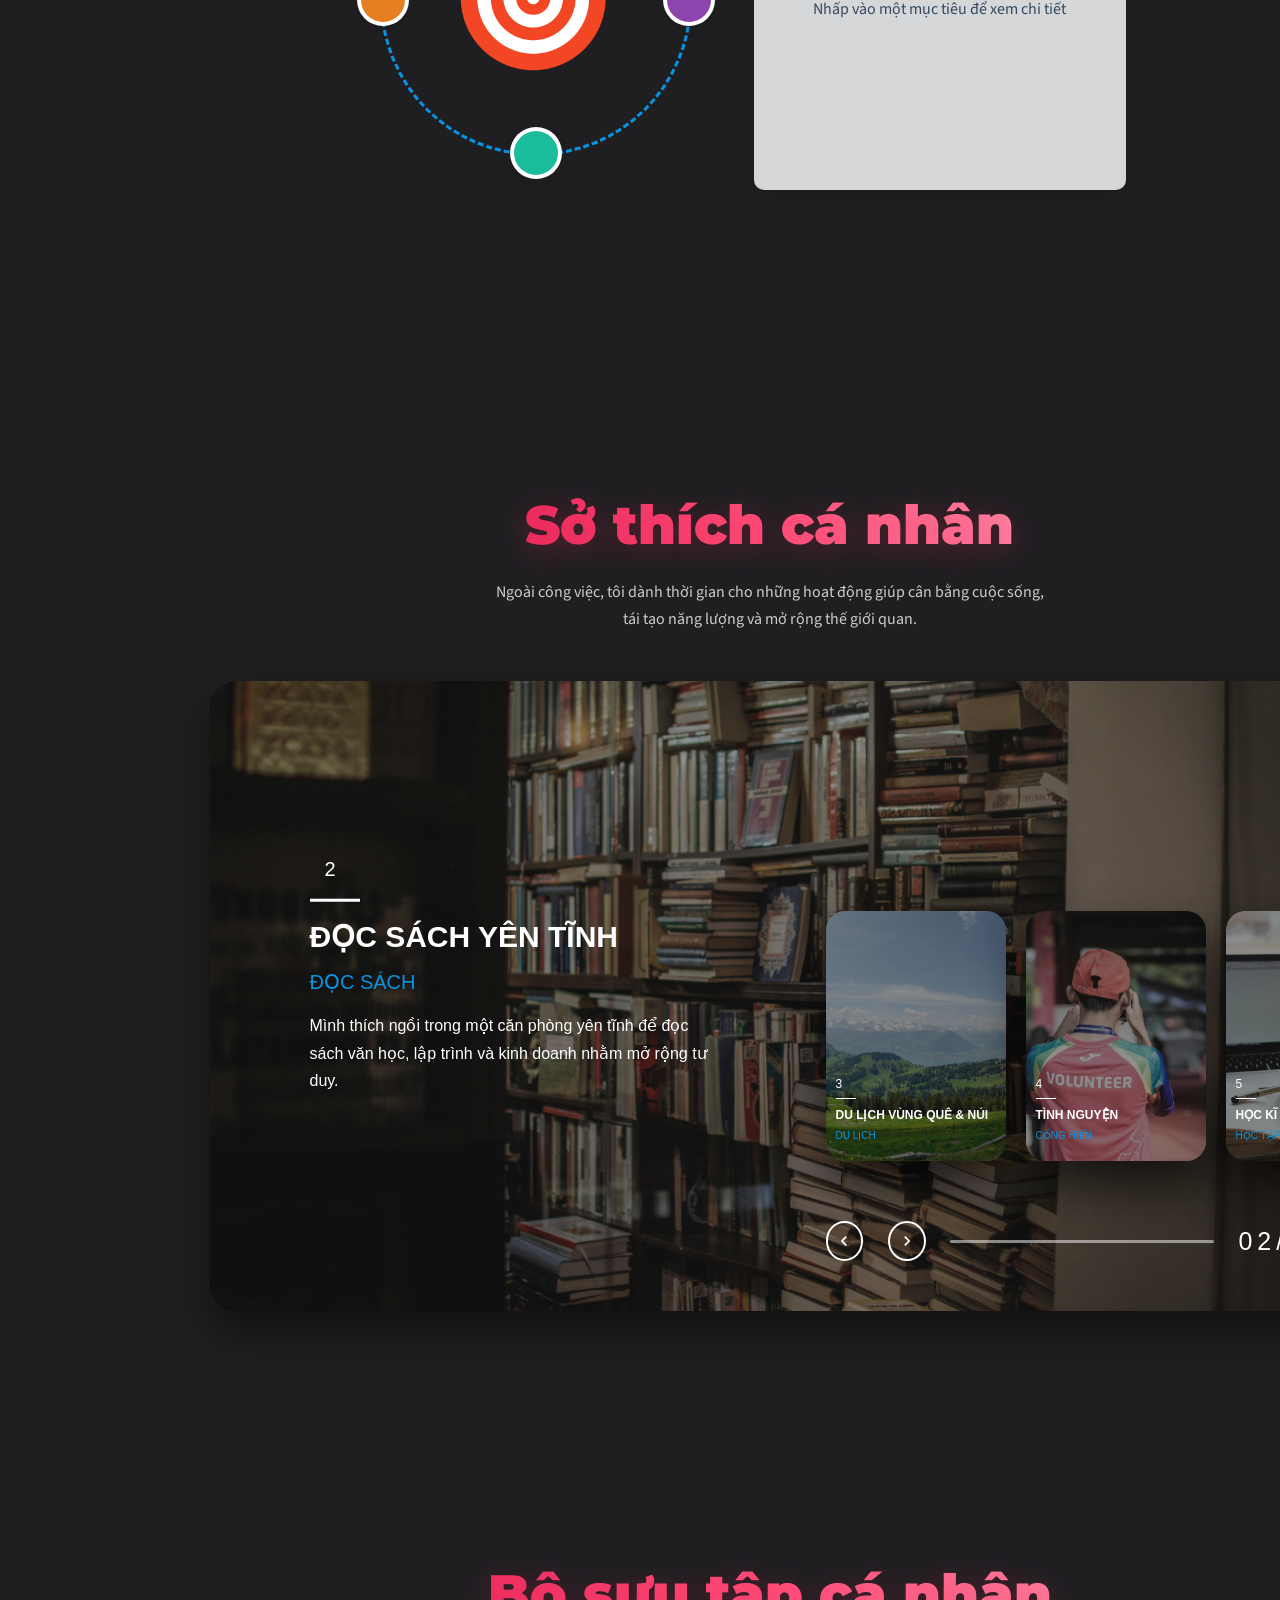
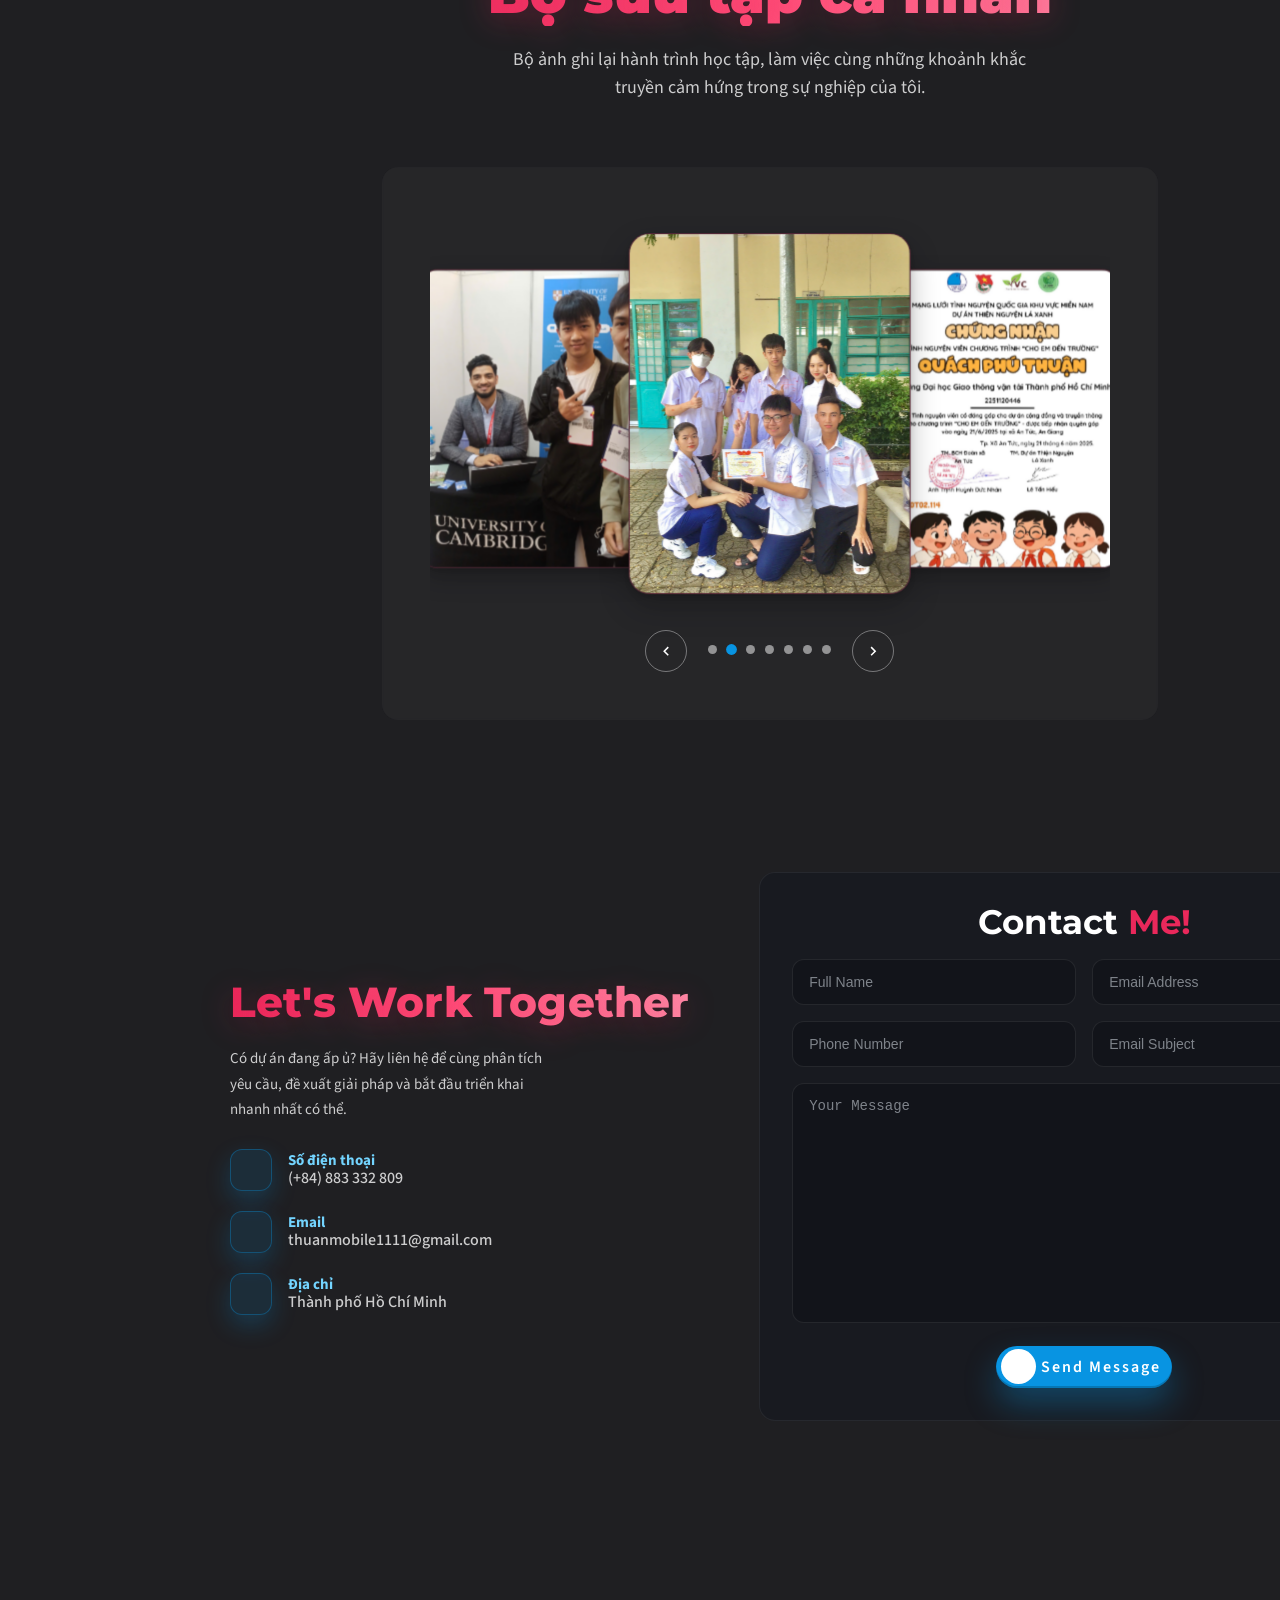
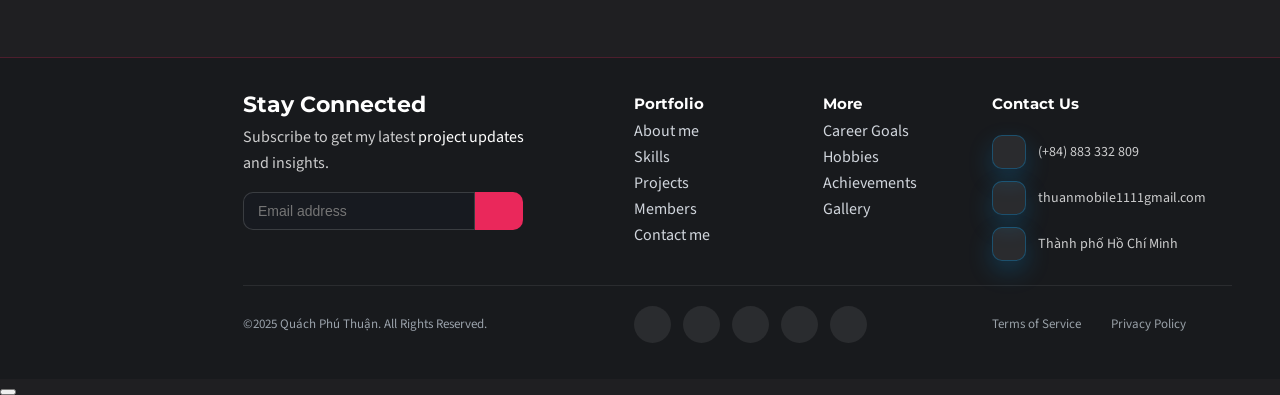
==== commit 3a44a0d1: "refactor: Update responsive section about me, banner" ====
--- a/index.html
+++ b/index.html
@@ -239,7 +239,7 @@
               <div class="about__detail" role="listitem"><b><i class="fa-solid fa-graduation-cap" aria-hidden="true"></i> Bằng cấp:</b><span>Cử nhân công nghệ thông tin</span></div>
               <div class="about__detail" role="listitem"><b><i class="fa-solid fa-phone" aria-hidden="true"></i> Điện thoại:</b><span>(+84) 886 332 809</span></div>
               <div class="about__detail" role="listitem"><b><i class="fa-solid fa-city" aria-hidden="true"></i> Thành phố:</b><span>Hồ Chí Minh</span></div>
-              <div class="about__detail" role="listitem"><b><i class="fa-solid fa-briefcase" aria-hidden="true"></i> Trạng thái làm việc:</b><span>Sẵn sàng</span></div>
+              <div class="about__detail" role="listitem"><b><i class="fa-solid fa-briefcase" aria-hidden="true"></i> Trạng thái:</b><span>Sẵn sàng</span></div>
             </div>
           </div>
         </div>
--- a/assets/css/styles.css
+++ b/assets/css/styles.css
@@ -1204,7 +1204,7 @@
 
 .skills__icon:hover {
   transform: translateY(-2px) scale(1.03);
-  border-color: #3b3b3b;
+  border-color: #EA285B;
   box-shadow: 0 6px 24px rgba(0, 0, 0, 0.35);
 }
 
@@ -1543,7 +1543,7 @@
   border-radius: var(--radius);
   overflow: hidden;
   box-shadow: 0 20px 50px rgba(0, 0, 0, 0.5);
-  border: 1px solid var(--border);
+  border: 1px solid #0894E2;
 }
 
 .projects__image-wrapper img {
@@ -1551,6 +1551,13 @@
   display: block;
   object-fit: cover;
   aspect-ratio: 16 / 9;
+  transition: transform 0.35s cubic-bezier(0.25, 1, 0.5, 1), box-shadow 0.35s;
+}
+
+.projects__image-wrapper:hover img {
+  transform: scale(1.06) translateY(-6px);
+  box-shadow: 0 24px 60px rgba(8, 148, 226, 0.18), 0 2px 12px rgba(234, 40, 91, 0.12);
+  filter: brightness(1.08) saturate(1.1);
 }
 
 .projects__item-circle {
@@ -1663,94 +1670,268 @@
 }
 
 /* --------------------------------- RESPONSIVE -------------------------------- */
-@media (max-width: 767px) {
+@media (max-width: 980px) {
+  .banner {
+    /* still centered on small screens */
+    margin-left: auto;
+    margin-right: auto;
+    min-height: auto;
+  }
+
+  .banner__container {
+    grid-template-columns: 1fr;
+  }
+
+  .banner__header {
+    max-width: 100%;
+    padding-left: 0;
+  }
+
+  .banner__title {
+    white-space: normal;
+    text-overflow: clip;
+    font-size: clamp(28px, 9vw, 42px);
+    line-height: 1.12;
+  }
+
+  .banner__desc {
+    max-width: 100%;
+    margin-inline: auto;
+  }
+
+  .banner__actions {
+    justify-content: center;
+  }
+  .banner__avatar {
+    order: -1; /* Move avatar to the top */
+    margin-inline: auto;
+    margin-bottom: 24px;
+    --ring-size: min(280px, 65vw);
+  }
+
+  /* --- ABOUT ME --- */
+  .about__container {
+     padding: 32px 16px;
+     margin-inline: auto;
+     width: 100%;
+  }
+  .about__grid, .about__details {
+    grid-template-columns: 1fr;
+  }
+  .about__grid::before {
+    display: none; /* Remove vertical line */
+  }
+  .about__grid > .about__details-wrapper {
+    padding-left: 0;
+  }
+  .about__profile-card {
+      position: static;
+      margin: 0 auto 24px;
+  }
+  .about__title, .skills__heading, .projects__title, .gallery__title, .contact__heading, .team__heading, .career-goals .goals-infographic__title, .achievements .main-title, .hobbies__heading {
+     font-size: clamp(28px, 8vw, 42px) !important;
+     text-align: center;
+     white-space: normal;
+  }
+  .about__intro p, .skills__description, .projects__desc, .gallery__description, .team__description, .career-goals .goals-infographic__subtitle, .achievements__subtitle, .hobbies__description {
+      text-align: center;
+  }
+
+  /* --- SKILLS --- */
+  .skills__wrap {
+    flex-direction: column;
+    padding: 16px;
+    box-shadow: none;
+    background-color: transparent;
+  }
+  .skills__panel {
+    margin-top: 0;
+    transform: none;
+    width: 100%;
+  }
+  .skills__grid {
+    padding: 1rem 0;
+  }
+  .skills__group .skills__card:not(:first-child) {
+    margin-left: -100px; /* Adjust card overlap */
+  }
+  .skills__group .skills__card:hover ~ .skills__card {
+    transform: translateX(100px);
+  }
+
+  /* --- ACHIEVEMENTS --- */
+  .achievements .timeline-grid {
+    grid-template-columns: 1fr;
+    gap: 30px 0;
+  }
+  .achievements .timeline-item.left,
+  .achievements .timeline-item.right {
+    grid-column: 1 / -1;
+    text-align: left;
+  }
+  .achievements .timeline-svg-wrapper {
+    display: none; /* Remove SVG line as requested */
+  }
+  .achievements .timeline-node {
+    display: none; /* Hide nodes */
+  }
+  .achievements .achievement-card {
+    margin: 0 auto;
+  }
+
+  /* --- PROJECTS --- */
+  .projects__timeline {
+    padding-bottom: 30px;
+  }
   .projects__item,
   .projects__item:nth-child(even) {
-    grid-template-columns: 64px 1fr;
-    gap: 0 16px;
-  }
-
-  .projects__item-left,
-  .projects__item:nth-child(even) .projects__item-left {
-    grid-area: 1 / 2 / 2 / 3;
+    grid-template-columns: 1fr; /* Single column */
+    padding: 30px 0;
+    gap: 16px;
+  }
+  .projects__item-left, .projects__item:nth-child(even) .projects__item-left,
+  .projects__item-right, .projects__item:nth-child(even) .projects__item-right {
+     grid-column: 1 / -1;
+     order: initial;
+     text-align: left;
+  }
+  .projects__item-center {
+    display: none; /* Hide center dot column */
+  }
+  .projects__progress {
+    display: none; /* Remove vertical line as requested */
+  }
+  .projects__date {
+    position: static;
     text-align: left;
-    order: initial;
-  }
-
-  .projects__date {
-    font-size: clamp(20px, 5vw, 24px);
-    position: static;
-    margin-bottom: 16px;
-  }
-
-  .projects__item-center,
-  .projects__item:nth-child(even) .projects__item-center {
-    grid-area: 1 / 1 / 3 / 2;
-    justify-content: flex-start;
-    padding-left: 6px;
-    order: initial;
-  }
-
-  .projects__item-circle {
-    position: static;
-  }
-
-  .projects__item-right,
-  .projects__item:nth-child(even) .projects__item-right {
-    grid-area: 2 / 2 / 3 / 3;
-    order: initial;
-  }
-
-  .projects__progress {
-    left: 14px;
-    transform: none;
-  }
-}
-
-.sidebar:not(.collapsed) ~ .banner {
-  margin-left: calc(var(--sidebar-w) + var(--main-safe-gap) + 30px);
-}
-
-/* =============================== BACK TO TOP BUTTON =============================== */
-.back-to-top {
-  position: fixed;
-  bottom: clamp(12px, 3vw, 22px);
-  right: clamp(12px, 3vw, 22px);
-  width: 44px;
-  height: 44px;
-  border-radius: 50%;
-  border: 1px solid var(--border);
-  background: rgba(71, 76, 86, 0.75);
-  color: var(--text);
-  display: grid;
-  place-items: center;
-  box-shadow: 0 10px 24px rgba(120, 119, 119, 0.35);
-  opacity: 0;
-  pointer-events: none;
-  transform: translateY(20px);
-  transition: opacity 0.25s ease, transform 0.25s ease, background 0.2s ease;
-  z-index: 1200;
-  cursor: pointer; /* Fix: Add pointer cursor on hover */
-}
-
-.back-to-top:hover {
-  background: color-mix(in oklab, var(--r-20) 28%, transparent);
-}
-
-.back-to-top:active {
-  transform: translateY(22px) scale(0.96);
-}
-
-.back-to-top.is-visible {
-  opacity: 1;
-  pointer-events: auto;
-  transform: translateY(0);
-}
-
-@media (prefers-reduced-motion: reduce) {
-  .back-to-top {
-    transition: none;
-  }
+    align-items: flex-start;
+  }
+  .projects__name {
+     text-align: left;
+  }
+  .projects__terminus {
+      bottom: 0;
+      width: 100%;
+      display: flex;
+      justify-content: center;
+      position: static;
+      transform: none;
+      margin-top: 24px;
+  }
+  .projects__terminus-label {
+      position: static;
+      transform: none;
+  }
+
+  /* --- CAREER GOALS --- */
+  .career-goals__container {
+      width: 100%;
+      padding: 30px 16px;
+  }
+  .career-goals .goals-infographic__content {
+    flex-direction: column;
+    align-items: center;
+  }
+  .career-goals .goals-circular-layout {
+    max-width: 320px;
+  }
+  .career-goals .goal-details {
+     width: 100%;
+     max-width: 100%;
+  }
+
+  /* --- HOBBIES --- */
+  .hobbies__container {
+    width: 100%;
+  }
+  .hobbies {
+      --left-position: 5%;
+  }
+  .hobbies .carousel__list .carousel__item:nth-child(1) .carousel__content,
+  .hobbies .carousel__list .carousel__item:nth-child(2) .carousel__content {
+      left: 16px;
+      width: calc(100% - 32px);
+  }
+  .hobbies .carousel__list .carousel__item:nth-child(3),
+  .hobbies .carousel__list .carousel__item:nth-child(4),
+  .hobbies .carousel__list .carousel__item:nth-child(5),
+  .hobbies .carousel__list .carousel__item:nth-child(6),
+  .hobbies .carousel__list .carousel__item:nth-child(n + 7) {
+      display: block; /* Show all items to avoid losing content */
+      position: static;
+      width: 100%;
+      height: auto;
+      margin-bottom: 16px;
+      border-radius: 8px;
+  }
+  .hobbies .carousel__arrows {
+      left: 5%;
+      bottom: 20px;
+      width: 90%;
+  }
+
+  /* --- GALLERY --- */
+  .gallery__slider-wrapper {
+    padding: 16px;
+  }
+
+  /* --- CONTACT --- */
+  .contact__wrap {
+    grid-template-columns: 1fr;
+    padding: 16px;
+  }
+  .contact__form {
+    margin-left: 0;
+    width: 100%;
+  }
+  .contact__input,
+  .contact__textarea {
+    width: 100% !important; /* Force form fields to full width */
+    box-sizing: border-box;
+  }
+
+  /* --- FOOTER --- */
+  .footer__grid, .footer__bottom {
+    grid-template-columns: 1fr;
+    text-align: center;
+    gap: 24px;
+  }
+  nav[aria-label="Portfolio"], nav[aria-label="More"], .social, .footer__links {
+      padding-left: 0;
+      justify-self: center;
+      justify-content: center;
+  }
+}
+
+@media (max-width: 480px) {
+    h1, .h1 { font-size: 2rem !important; }
+    h2, .h2 { font-size: 1.75rem !important; }
+    h3, .h3 { font-size: 1.5rem !important; }
+
+    .header__controls {
+        gap: 5px;
+    }
+    .controls__iconlink {
+        width: 36px;
+        height: 36px;
+    }
+    .controls__language-toggle, .controls__theme-toggle {
+        padding: 8px 10px;
+    }
+
+    .banner__btn, .contact__btn {
+        width: 100%;
+        max-width: 250px;
+    }
+
+    .contact__form-grid {
+      grid-template-columns: 1fr;
+    }
+
+    .footer__links {
+      flex-direction: column;
+      gap: 10px;
+    }
 }
 
 /* =============================== PERSONAL GALLERY =============================== */
@@ -3213,7 +3394,6 @@
 }
 
 .team .swiper-slide-active .card:hover {
-  /* Remove lift effect on hover for active card */
   transform: none;
 }
 
@@ -3228,38 +3408,38 @@
 
 .team .card__header {
   background: url('https://images.unsplash.com/photo-1523961131990-5ea7c61b2107?ixlib=rb-4.1.0&ixid=M3wxMjA3fDB8MHxwaG90by1wYWdlfHx8fGVufDB8fHx8fA%3D%3D&auto=format&fit=crop&q=80&w=1074') center/cover no-repeat;
-  height: 112px;    /* Reduce by 20% from 140px */
+  height: 112px;
   border-radius: 19.2px 19.2px 0 0;
   position: relative;
 }
 
 .team .card__avatar {
-  width: 104px;     /* Reduce by 20% from 130px */
+  width: 104px;
   height: 104px;
   border-radius: 50%;
   object-fit: cover;
   position: absolute;
-  bottom: -52px;    /* Reduce by 20% from -65px */
+  bottom: -52px;
   left: 50%;
   transform: translateX(-50%);
   box-shadow: 0 0 0 1px var(--team-ring-gray), 0 0 0 3px var(--team-dark-card), 0 0 0 4px var(--team-ring-gray);
 }
 
 .team .card__body {
-  padding: 68px 24px 24px; /* Reduce by 20% from 85px 30px 30px */
+  padding: 68px 24px 24px;
 }
 
 .team .card__name {
   font-family: 'Montserrat', sans-serif;
   color: var(--team-text-strong);
-  font-size: 17.6px; /* Reduce by 20% from 22px */
+  font-size: 17.6px;
   margin-bottom: 8px;
   font-weight: 700;
 }
 
 .team .card__description {
-  font-size: 12.8px; /* Reduce by 20% from 16px */
-  margin-bottom: 19.2px; /* Reduce by 20% from 24px */
+  font-size: 12.8px;
+  margin-bottom: 19.2px;
   color: var(--team-text-strong);
   opacity: .9;
 }
@@ -3271,21 +3451,21 @@
 }
 
 .team .card__icon-btn {
-  width: 35.2px;    /* Reduce by 20% from 44px */
+  width: 35.2px;
   height: 35.2px;
-  border-radius: 9.6px; /* Reduce by 20% from 12px */
+  border-radius: 9.6px;
   display: inline-flex;
   align-items: center;
   justify-content: center;
   background: var(--team-dark-card);
   border: 1px solid var(--team-blue);
-  color: var(--team-blue);
+  color: #fff;
   text-decoration: none;
   transition: transform 0.2s ease, box-shadow 0.2s ease, background 0.3s ease, color 0.3s ease, border-color 0.3s ease;
 }
 
 .team .card__icon-btn i {
-  font-size: 14.4px; /* Reduce by 20% from 18px */
+  font-size: 14.4px;
 }
 
 .team .swiper-controls {
@@ -3868,4 +4048,574 @@
 
 .sparkle-button:hover .fil0 {
   fill: #fff;
+}
+
+/* =============================== CUSTOM HOVER EFFECTS =============================== */
+
+/* Header: Language & Theme toggle buttons */
+.controls__language-toggle:hover,
+.controls__theme-toggle:hover {
+  background: color-mix(in oklab, #0894E2 18%, transparent 82%);
+  border-color: #0894e2;
+  color: #0894e2;
+  box-shadow: 0 0 0 3px rgba(8, 148, 226, 0.18);
+  transform: translateY(-2px) scale(1.06);
+}
+
+.controls__language-toggle:active,
+.controls__theme-toggle:active {
+  transform: translateY(1px) scale(0.98);
+}
+
+/* Banner: Social icons */
+.banner__social-link:hover {
+  background: color-mix(in oklab, #0894e2 24%, transparent 76%);
+  color: #fff;
+  transform: scale(1.12) translateY(-2px);
+  box-shadow: 0 8px 22px color-mix(in oklab, #0894e2 24%, black 76%);
+  border-color: #0894e2;
+}
+
+.banner__social-link:active {
+  transform: scale(0.96) translateY(1px);
+}
+
+/* Career Goals: Goal icons hover effect */
+.career-goals .timeline-item__icon-wrapper:hover > div {
+  /* Glow, border, shadow, scale, color by goal */
+  box-shadow:
+    0 0 0 8px rgba(8, 148, 226, 0.22),
+    0 0 18px 4px var(--goal1-color, #f5b642),
+    0 8px 24px rgba(234, 40, 91, 0.12);
+  border: 2.5px solid;
+  border-color: inherit;
+  transform: scale(1.22) rotate(-6deg);
+  transition: box-shadow 0.3s, transform 0.3s, border-color 0.3s;
+}
+
+.career-goals .timeline-item__icon-wrapper--goal1:hover > div {
+  border-color: var(--goal1-color);
+  box-shadow:
+    0 0 0 8px rgba(245, 182, 66, 0.18),
+    0 0 22px 6px var(--goal1-color),
+    0 8px 24px rgba(234, 40, 91, 0.10);
+}
+
+.career-goals .timeline-item__icon-wrapper--goal2:hover > div {
+  border-color: var(--goal2-color);
+  box-shadow:
+    0 0 0 8px rgba(142, 68, 173, 0.18),
+    0 0 22px 6px var(--goal2-color),
+    0 8px 24px rgba(234, 40, 91, 0.10);
+}
+
+.career-goals .timeline-item__icon-wrapper--goal3:hover > div {
+  border-color: var(--goal3-color);
+  box-shadow:
+    0 0 0 8px rgba(26, 188, 156, 0.18),
+    0 0 22px 6px var(--goal3-color),
+    0 8px 24px rgba(234, 40, 91, 0.10);
+}
+
+.career-goals .timeline-item__icon-wrapper--goal4:hover > div {
+  border-color: var(--goal4-color);
+  box-shadow:
+    0 0 0 8px rgba(230, 126, 34, 0.18),
+    0 0 22px 6px var(--goal4-color),
+    0 8px 24px rgba(234, 40, 91, 0.10);
+}
+
+.career-goals .timeline-item__icon-wrapper:hover .timeline-item__icon {
+  color: #fff !important;
+  filter: drop-shadow(0 0 12px #0894e2) drop-shadow(0 0 8px currentColor);
+  transition: color 0.3s, filter 0.3s;
+}
+
+.career-goals .timeline-item__icon-wrapper:hover {
+  transform: translateY(-6px) scale(1.12) rotate(-2deg);
+  transition: transform 0.3s;
+}
+
+/* =============================== RESPONSIVE MOBILE =============================== */
+@media (max-width: 980px) {
+  /* --- GLOBAL & TYPOGRAPHY --- */
+  :root {
+    --section-gap: clamp(60px, 10vw, 90px);
+  }
+
+  body {
+    -webkit-text-size-adjust: 100%; /* Prevent font scaling in landscape */
+  }
+
+  /* --- MAIN LAYOUT --- */
+  .page {
+    grid-template-columns: 1fr; /* Single column layout */
+    grid-template-areas:
+      "header"
+      "banner"
+      "about"
+      "skills"
+      "achievements"
+      "projects"
+      "team"
+      "career-goals"
+      "hobbies"
+      "personal-gallery"
+      "contact"
+      "footer"; /* Add footer to grid areas */
+  }
+
+  .footer {
+    grid-area: footer;
+  }
+
+  /* --- SIDEBAR --- */
+  .sidebar {
+    display: none; /* Hide sidebar on mobile */
+  }
+
+  /* --- HEADER --- */
+  .header__logo .logo__site-title {
+    display: none; /* Hide site title text next to avatar */
+  }
+
+  /* --- GENERAL SECTION PADDING & MARGIN --- */
+  .banner, .about, .skills, .projects, .team, #personal-gallery, .contact, .career-goals, .hobbies, .achievements, .footer__inner {
+    margin-left: auto;
+    margin-right: auto;
+    width: 100%;
+    max-width: 100vw; /* Prevent overflow */
+    padding-left: 16px;
+    padding-right: 16px;
+    box-sizing: border-box;
+    transform: none !important; /* Reset transforms */
+  }
+
+  /* --- UNIFIED FONT-SIZES FOR ALL SECTIONS --- */
+  /* Large title (tiêu đề lớn) */
+  .banner__title, .about__title, .skills__heading, .projects__title, .team__heading, .gallery__title, .contact__heading, .career-goals .goals-infographic__title, .achievements .main-title, .hobbies__heading {
+    font-size: clamp(28px, 8vw, 42px) !important;
+  }
+
+  /* Subtitle (tiêu đề phụ, nếu có) */
+  .banner__subtitle, .about__intro h3, .skills__description, .projects__desc, .team__description, .gallery__description, .contact__lead, .career-goals .goals-infographic__subtitle, .achievements__subtitle, .hobbies__description {
+    font-size: clamp(16px, 5vw, 22px) !important;
+  }
+
+  /* Section description (mô tả phần) */
+  .banner__desc, .about__intro p, .projects__description, .contact__details small, .goal-details__description, .achievement-card .card-description, .carousel__description {
+    font-size: 16px !important;
+  }
+
+  /* Content of each section (nội dung của mỗi phần) */
+  .about__detail span, .about__detail b, .skills__card-title, .skills__card-meta, .projects__name, .projects__description strong, .card__name, .card__description, .goal-details__title, .achievement-card .card-title, .achievement-card .card-issuer, .carousel__title, .carousel__name, .contact__label, .contact__details small {
+    font-size: 14px !important;
+  }
+
+  /* --- BANNER (MODIFIED AS PER YOUR REQUEST) --- */
+  .banner {
+    margin-top: calc(var(--header-h) + 20px);
+    text-align: center;
+  }
+  .banner__container {
+    grid-template-columns: 1fr;
+    gap: 24px;
+    text-align: center;
+  }
+  .banner__header {
+    padding-left: 0;
+  }
+  .banner__title {
+    white-space: normal;
+  }
+  .banner__desc-wrapper {
+    position: relative;
+    max-width: 100%;
+    margin-inline: auto;
+  }
+  .banner__desc {
+    text-align: justify;
+    margin: 0;
+    padding: 0;
+    display: -webkit-box;
+    -webkit-line-clamp: 3;
+    line-clamp: 3;
+    -webkit-box-orient: vertical;
+    overflow: hidden;
+    text-overflow: ellipsis;
+  }
+  .banner__desc-wrapper.expanded .banner__desc {
+    -webkit-line-clamp: 99;
+    line-clamp: 99;
+  }
+  .banner__actions {
+    justify-content: center;
+  }
+  .banner__btn {
+    width: calc(7.7rem * 0.84);
+    margin-top: 16px;
+  }
+  .banner__social-link i {
+    font-size: 100%;
+  }
+  .banner__avatar {
+    order: -1;
+    margin: auto;
+    --ring-size: min(280px, 65vw);
+  }
+
+  /* --- ABOUT ME (RESPONSIVE REWORK) --- */
+  .about__container {
+    transform: none;
+    padding: 24px 16px;
+    margin: 0 auto var(--section-gap);
+    width: 100%;
+    box-sizing: border-box;
+  }
+
+  /* Stack layout into single column and remove decorative divider */
+  .about__grid {
+    grid-template-columns: 1fr;
+    gap: 20px;
+    align-items: start;
+  }
+  .about__grid::before { display: none; }
+
+  /* Profile card: center and stop sticky behavior on small screens */
+  .about__profile-card {
+    position: static;
+    margin: 0 auto 18px;
+    padding: 0;
+    width: 100%;
+    max-width: 360px; /* increased to allow larger image */
+    display: flex;
+    justify-content: center;
+    box-shadow: none;
+  }
+
+  .about__profile-photo {
+    max-width: 260px; /* increased image size (height will grow accordingly) */
+    width: 48%;
+    min-width: 160px;
+    aspect-ratio: 1/1;
+    margin: 0;
+    border-radius: 12px;
+    overflow: hidden;
+    display: block;
+  }
+  .about__profile-photo img {
+    width: 100%;
+    height: 100%;
+    object-fit: cover;
+    display: block;
+  }
+
+  /* Ribbon reposition so it doesn't overlap on small avatars */
+  .about__ribbon {
+    left: 12px;
+    top: 12px;
+    font-size: 11px;
+    padding: 6px 8px;
+  }
+
+  /* Details wrapper: full width and removed left padding */
+  .about__grid > .about__details-wrapper {
+    grid-column: auto;
+    padding-left: 0;
+    width: 100%;
+  }
+
+  /* Collapse details grid into a single column on small screens */
+  .about__details {
+    grid-template-columns: 1fr;
+    gap: 12px 0;
+    padding-top: 14px;
+  }
+
+  /* Keep label and value on the same row; ellipsize long values */
+  .about__detail {
+    display: flex;
+    flex-direction: row; /* label and value on same row */
+    align-items: center;
+    justify-content: flex-start;
+    gap: 12px;
+    padding-bottom: 14px;
+    border-bottom: 1px solid var(--border);
+  }
+  .about__detail b {
+    gap: 8px;
+    flex: 0 0 auto;
+    white-space: nowrap; /* keep label on single line */
+    min-width: 110px; /* reserve room for label so values align */
+  }
+  .about__detail span {
+    margin-left: 0;
+    color: var(--muted);
+    white-space: nowrap; /* don't wrap unless very long */
+    overflow: hidden;
+    text-overflow: ellipsis; /* show ... when too long */
+    flex: 1 1 auto; /* take remaining space */
+    min-width: 0; /* allow ellipsis to work in flex layout */
+  }
+
+  /* Headings and intro text sizing and alignment */
+  /* Match banner subtitle ("I'm a Software Engineer") size */
+  .about__title {
+    text-align: center;
+    white-space: normal;
+    margin: 0 0 12px;
+  }
+
+  /* Make "Tôi với vai trò Software Engineer" match banner subtitle sizing */
+  .about__intro h3 {
+    text-align: center;
+    margin-bottom: 10px;
+    font-weight: 800;
+  }
+  .about__intro h3 .role {
+    /* ensure role text uses same size as the h3 */
+    font-size: inherit;
+    display: inline;
+  }
+
+  /* Description truncation and sizing to match banner description */
+  .about__intro p {
+    line-height: 1.7;
+    color: var(--muted);
+    margin: 0;
+    text-align: justify;
+    display: -webkit-box;
+    -webkit-box-orient: vertical;
+    -webkit-line-clamp: 3; /* show ... after 3 lines */
+    line-clamp: 3; /* standard property for compatibility */
+    overflow: hidden;
+    text-overflow: ellipsis;
+    max-width: 100%;
+  }
+
+  /* Ensure small screen spacing looks balanced */
+  .about__container,
+  .about__grid,
+  .about__details {
+    gap: 16px;
+  }
+
+  /* Make sure any links / buttons inside details are full width */
+  .about__details a,
+  .about__detail .action-btn {
+    width: 100%;
+    box-sizing: border-box;
+  }
+
+  /* On very small screens allow wrapping of detail values if necessary */
+  @media (max-width: 420px) {
+    .about__detail {
+      gap: 8px;
+    }
+    .about__detail span {
+      white-space: normal; /* allow wrap when space is extremely constrained */
+      -webkit-line-clamp: none;
+      line-clamp: none;
+    }
+    .about__profile-photo {
+      max-width: 220px;
+      width: 50%;
+    }
+  }
+
+  /* --- SKILLS --- */
+  .skills__wrap {
+    flex-direction: column;
+    padding: 16px;
+    box-shadow: none;
+    background-color: transparent;
+  }
+  .skills__panel {
+    margin-top: 0;
+    transform: none;
+    width: 100%;
+  }
+  .skills__grid {
+    padding: 1rem 0;
+  }
+  .skills__group .skills__card:not(:first-child) {
+    margin-left: -100px;
+  }
+  .skills__group .skills__card:hover ~ .skills__card {
+    transform: translateX(100px);
+  }
+
+  /* --- ACHIEVEMENTS --- */
+  .achievements .timeline-grid {
+    grid-template-columns: 1fr;
+    gap: 30px 0;
+  }
+  .achievements .timeline-item.left,
+  .achievements .timeline-item.right {
+    grid-column: 1 / -1;
+    text-align: left;
+  }
+  .achievements .timeline-svg-wrapper {
+    display: none;
+  }
+  .achievements .timeline-node {
+    display: none;
+  }
+  .achievements .achievement-card {
+    margin: 0 auto;
+  }
+
+  /* --- PROJECTS --- */
+  .projects__timeline {
+    padding-bottom: 30px;
+  }
+  .projects__item,
+  .projects__item:nth-child(even) {
+    grid-template-columns: 1fr;
+    padding: 30px 0;
+    gap: 16px;
+  }
+  .projects__item-left, .projects__item:nth-child(even) .projects__item-left,
+  .projects__item-right, .projects__item:nth-child(even) .projects__item-right {
+     grid-column: 1 / -1;
+     order: initial;
+     text-align: left;
+  }
+  .projects__item-center {
+    display: none;
+  }
+  .projects__progress {
+    display: none;
+  }
+  .projects__date {
+    position: static;
+    text-align: left;
+    align-items: flex-start;
+  }
+  .projects__name {
+     text-align: left;
+  }
+  .projects__terminus {
+      bottom: 0;
+      width: 100%;
+      display: flex;
+      justify-content: center;
+      position: static;
+      transform: none;
+      margin-top: 24px;
+  }
+  .projects__terminus-label {
+      position: static;
+      transform: none;
+  }
+
+  /* --- CAREER GOALS --- */
+  .career-goals__container {
+      width: 100%;
+      padding: 30px 16px;
+  }
+  .career-goals .goals-infographic__content {
+    flex-direction: column;
+    align-items: center;
+  }
+  .career-goals .goals-circular-layout {
+    max-width: 320px;
+  }
+  .career-goals .goal-details {
+     width: 100%;
+     max-width: 100%;
+  }
+
+  /* --- HOBBIES --- */
+  .hobbies__container {
+    width: 100%;
+  }
+  .hobbies {
+      --left-position: 5%;
+  }
+  .hobbies .carousel__list .carousel__item:nth-child(1) .carousel__content,
+  .hobbies .carousel__list .carousel__item:nth-child(2) .carousel__content {
+      left: 16px;
+      width: calc(100% - 32px);
+  }
+  .hobbies .carousel__list .carousel__item:nth-child(3),
+  .hobbies .carousel__list .carousel__item:nth-child(4),
+  .hobbies .carousel__list .carousel__item:nth-child(5),
+  .hobbies .carousel__list .carousel__item:nth-child(6),
+  .hobbies .carousel__list .carousel__item:nth-child(n + 7) {
+      display: block;
+      position: static;
+      width: 100%;
+      height: auto;
+      margin-bottom: 16px;
+      border-radius: 8px;
+  }
+  .hobbies .carousel__arrows {
+      left: 5%;
+      bottom: 20px;
+      width: 90%;
+  }
+
+  /* --- GALLERY --- */
+  .gallery__slider-wrapper {
+    padding: 16px;
+  }
+
+  /* --- CONTACT --- */
+  .contact__wrap {
+    grid-template-columns: 1fr;
+    padding: 16px;
+  }
+  .contact__form {
+    margin-left: 0;
+    width: 100%;
+  }
+  .contact__input,
+  .contact__textarea {
+    width: 100% !important;
+    box-sizing: border-box;
+  }
+
+  /* --- FOOTER --- */
+  .footer__grid, .footer__bottom {
+    grid-template-columns: 1fr;
+    text-align: center;
+    gap: 24px;
+  }
+  nav[aria-label="Portfolio"], nav[aria-label="More"], .social, .footer__links {
+      padding-left: 0;
+      justify-self: center;
+      justify-content: center;
+  }
+}
+
+@media (max-width: 480px) {
+    h1, .h1 { font-size: 2rem !important; }
+    h2, .h2 { font-size: 1.75rem !important; }
+    h3, .h3 { font-size: 1.5rem !important; }
+
+    .header__controls {
+        gap: 5px;
+    }
+    .controls__iconlink {
+        width: 36px;
+        height: 36px;
+    }
+    .controls__language-toggle, .controls__theme-toggle {
+        padding: 8px 10px;
+    }
+
+    .banner__btn, .contact__btn {
+        width: 100%;
+        max-width: 250px;
+    }
+
+    .contact__form-grid {
+      grid-template-columns: 1fr;
+    }
+
+    .footer__links {
+      flex-direction: column;
+      gap: 10px;
+    }
 }
